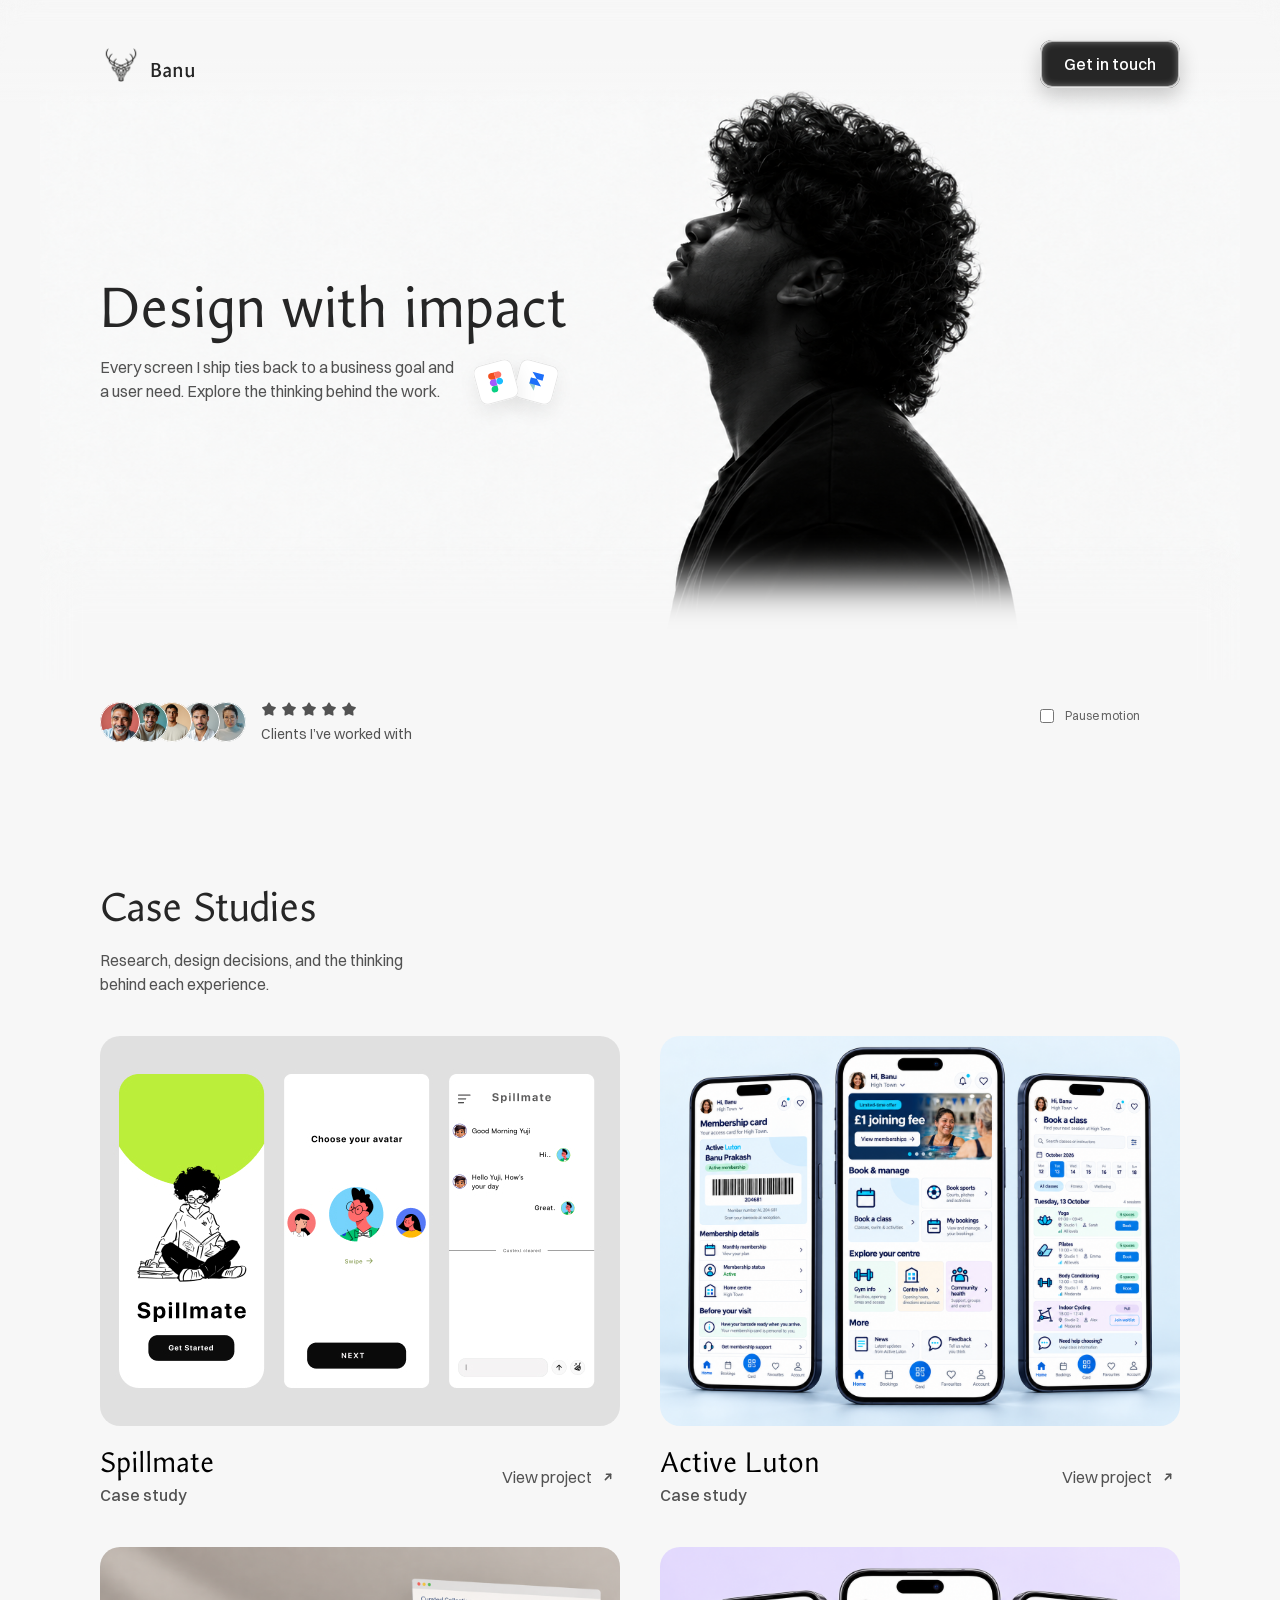
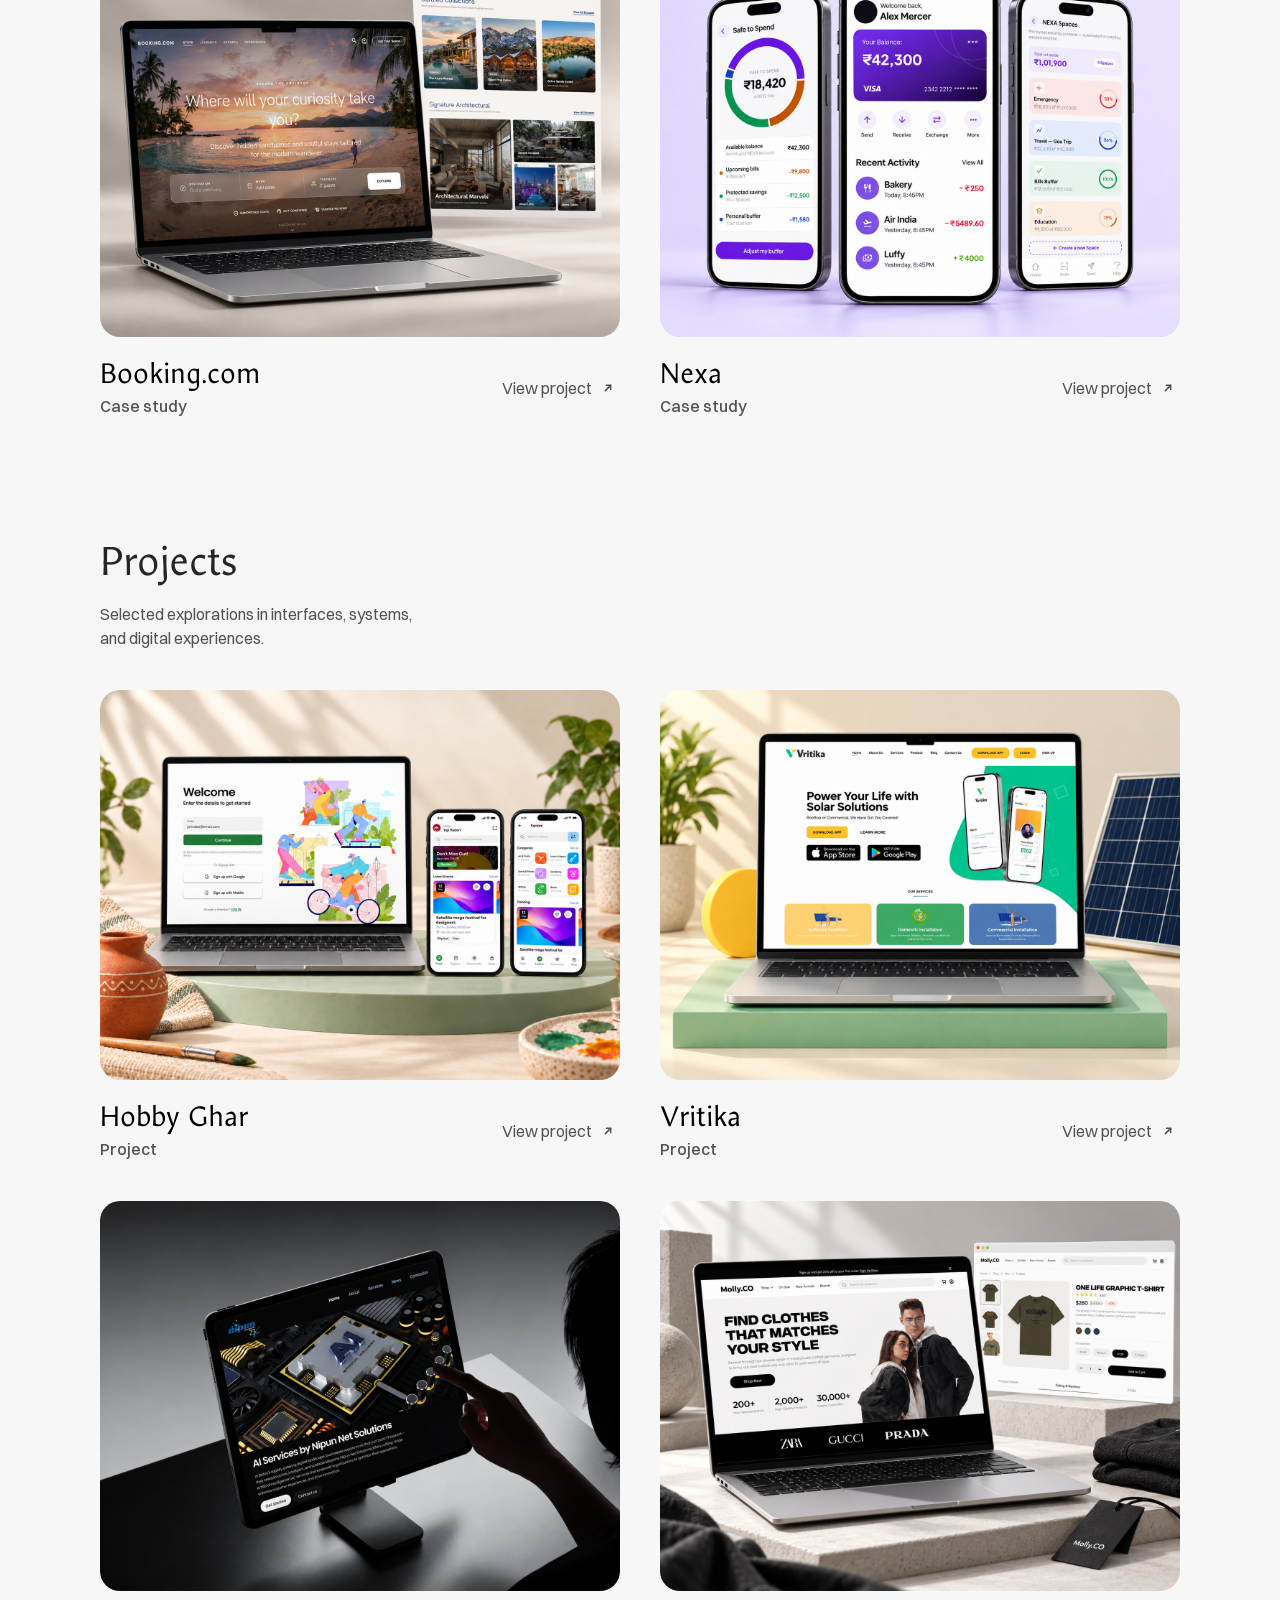
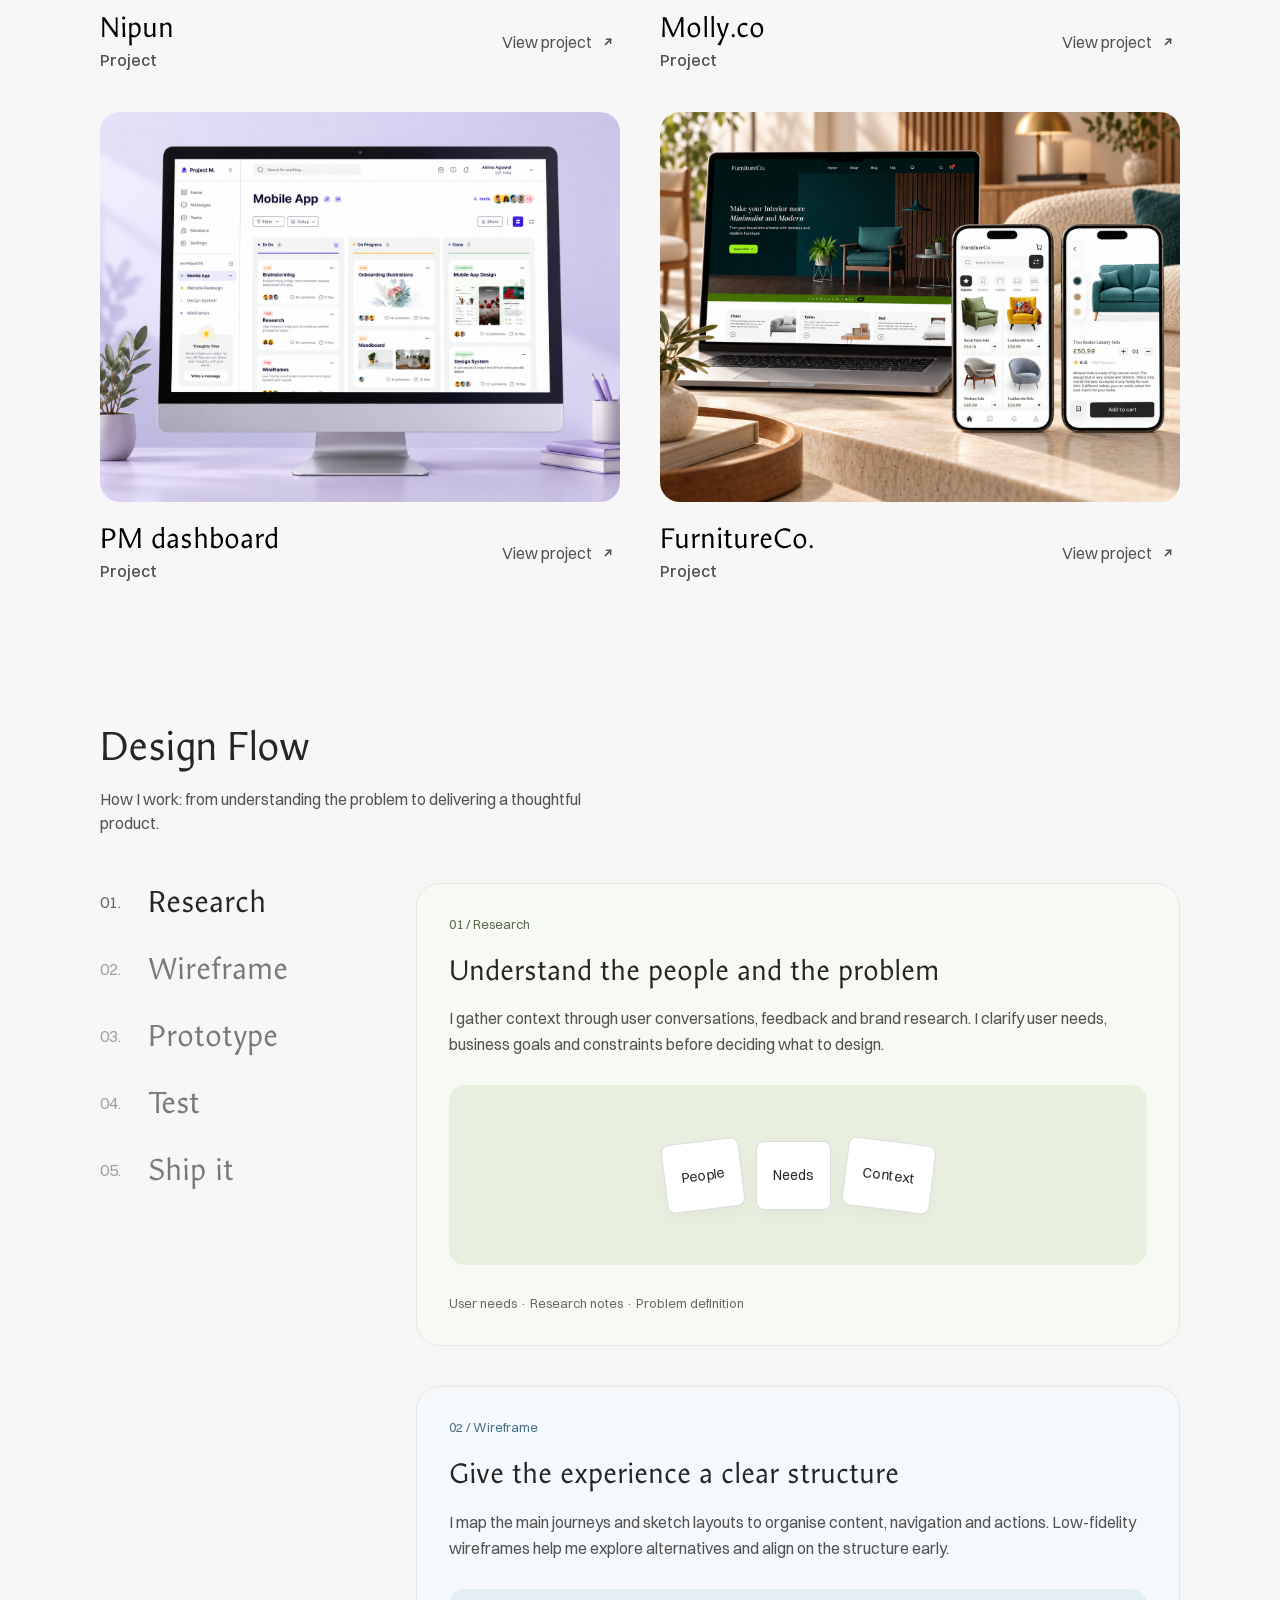
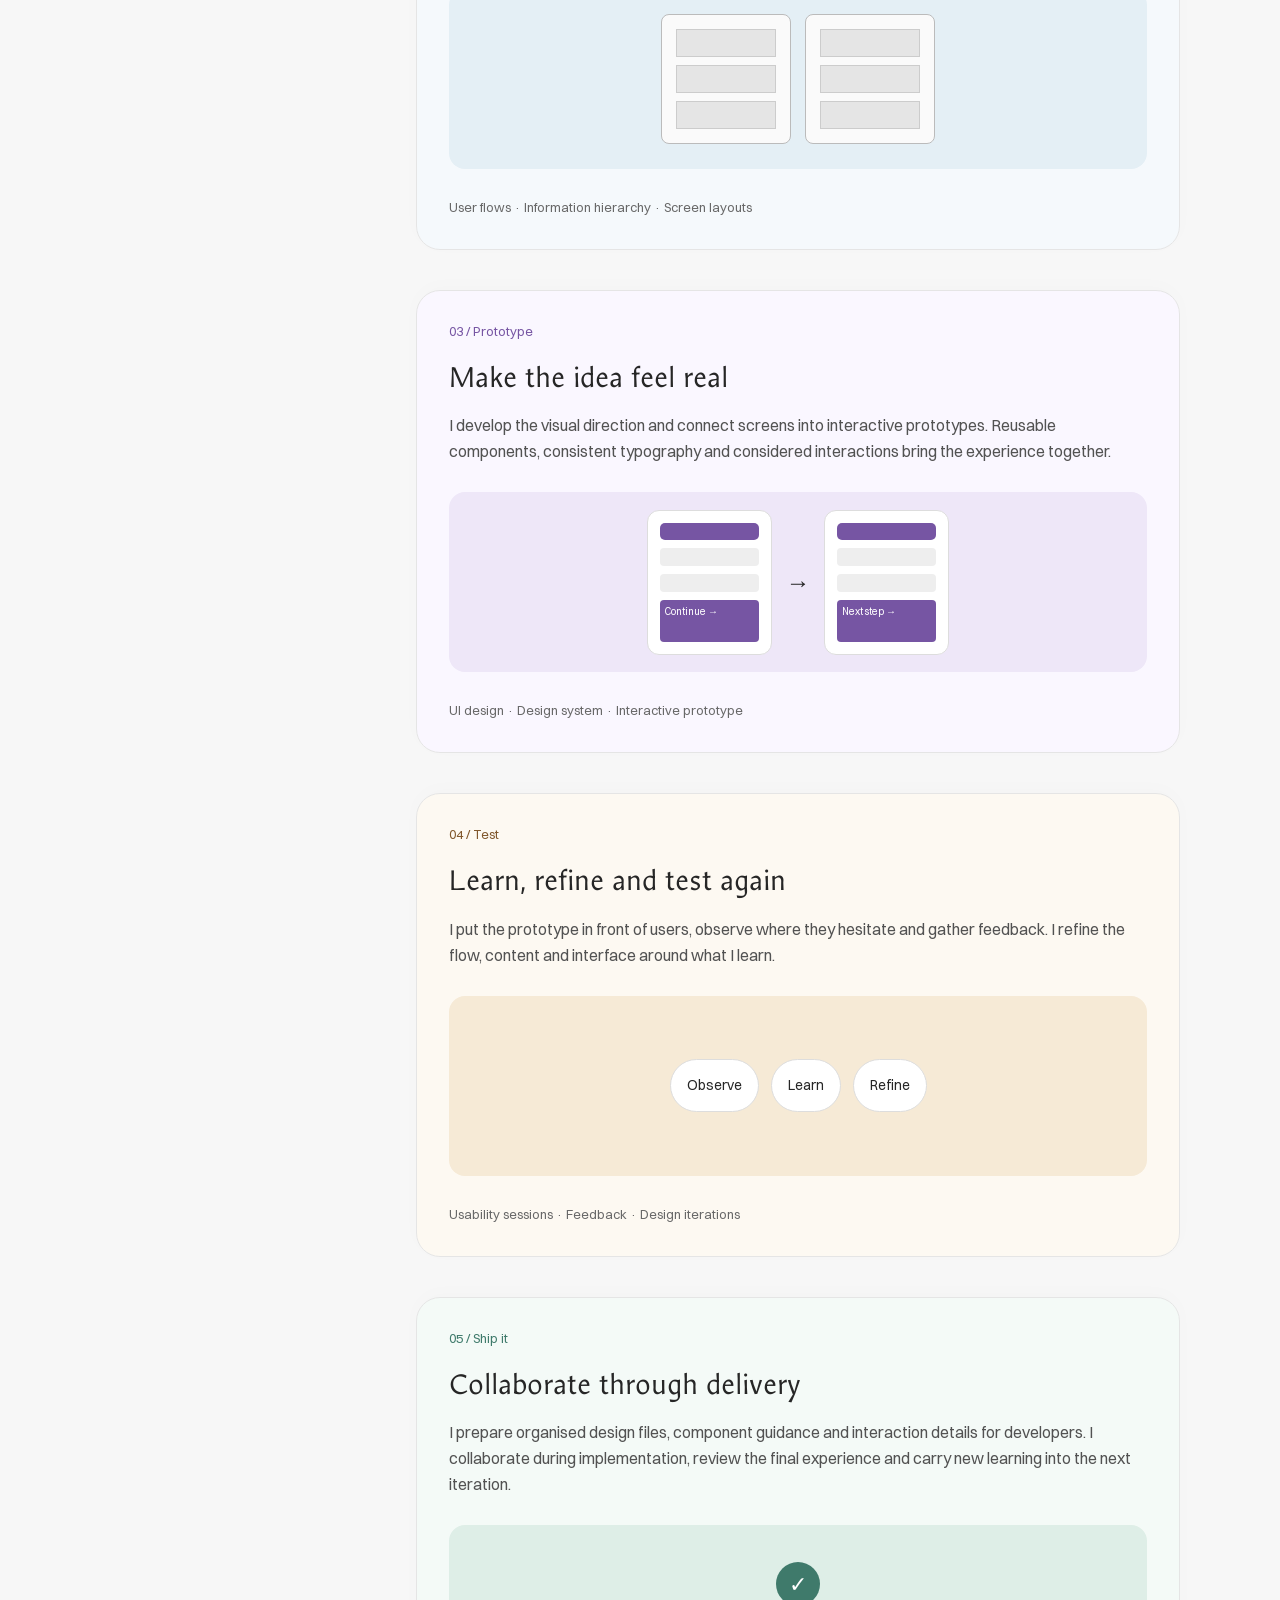
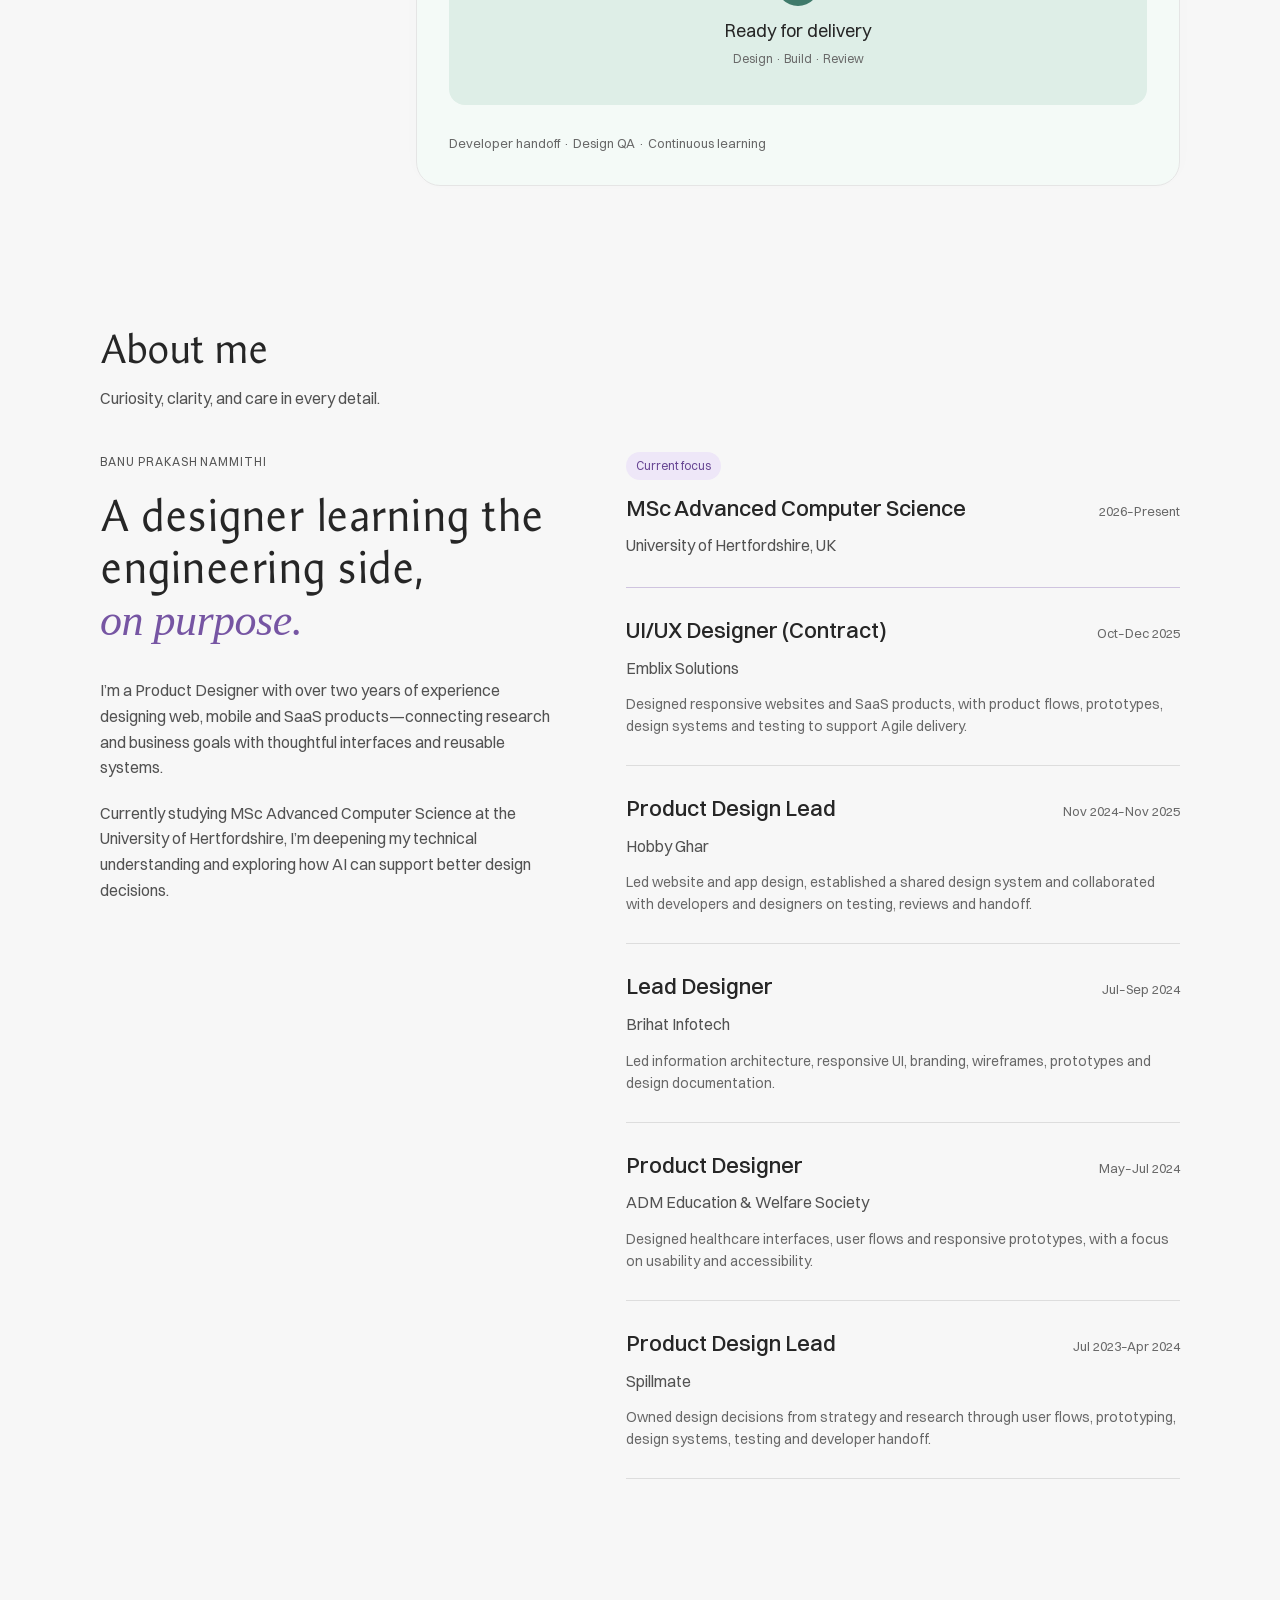
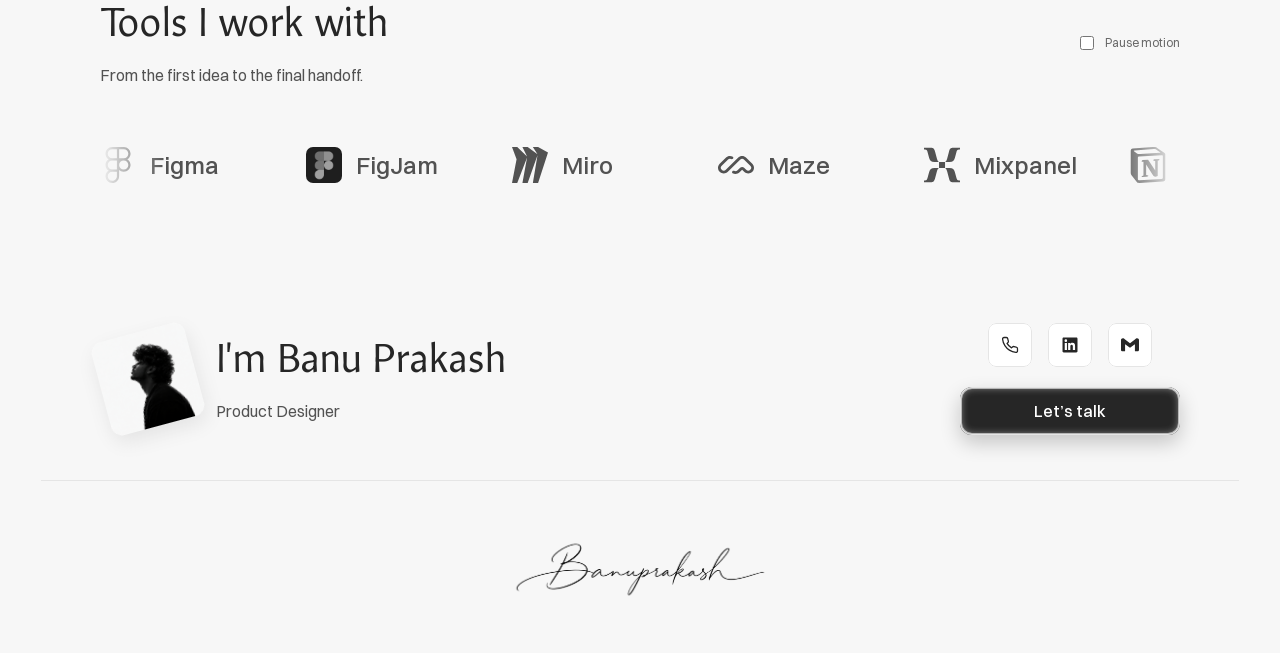
==== index.html @ 94893b7f "Audit portfolio layout, motion and contacts; add Framer" ====
<!DOCTYPE html>

<!-- Made in Framer · framer.com ✨ -->
<!-- Published Jun 18, 2026, 5:51 PM UTC -->
<html data-redirect-timezone="1" dir="ltr" lang="en">
<head>
<meta charset="utf-8"/>
<!-- Start of headStart -->
<!-- End of headStart -->
<meta content="width=device-width" name="viewport"/>
<meta content="Framer eaac66a" name="generator"/>
<title>Banu — Product Designer</title><meta name="description" content="Banu Prakash — product designer. Explore case studies, client projects, design systems, and the process behind the work.">



<!-- Open Graph / Facebook -->
<!-- Twitter -->
<style data-framer-font-css="">/* cyrillic-ext */

/* latin-ext */

/* latin */


@font-face { font-family: "Amarna"; src: url("./assets/b7bc1cd3a02ac2bd08.woff2"); font-display: swap; font-style: normal; font-weight: 400 }
@font-face { font-family: "Amarna"; src: url("./assets/8eb6e979c68be642a5.woff2"); font-display: swap; font-style: italic; font-weight: 400 }
@font-face { font-family: "Amarna"; src: url("./assets/1e0162270824e50799.woff2"); font-display: swap; font-style: normal; font-weight: 700 }
@font-face { font-family: "Amarna"; src: url("./assets/db87a1384a19c3d066.woff2"); font-display: swap; font-style: italic; font-weight: 700 }



































@font-face { font-family: "Switzer"; src: url("./assets/ce38aa90da1b233144.woff2"); font-display: swap; font-style: normal; font-weight: 400 }
@font-face { font-family: "Switzer"; src: url("./assets/cfab7610f8aee35e4a.woff2"); font-display: swap; font-style: normal; font-weight: 500 }
@font-face { font-family: "Switzer"; src: url("./assets/8f06c60729f6c06ed3.woff2"); font-display: swap; font-style: normal; font-weight: 700 }
@font-face { font-family: "Switzer"; src: url("./assets/0559c52bb2b3e6aa68.woff2"); font-display: swap; font-style: italic; font-weight: 700 }
@font-face { font-family: "Switzer"; src: url("./assets/08704f749a9fc04fb2.woff2"); font-display: swap; font-style: italic; font-weight: 400 }
@font-face { font-family: "Switzer"; src: url("./assets/043cbd1e0b5ed60dc6.woff2"); font-display: swap; font-style: italic; font-weight: 500 }
@font-face { font-family: "Switzer"; src: url("./assets/3309d722616dd06804.woff2"); font-display: swap; font-style: normal; font-weight: 600 }
@font-face { font-family: "Amarna Placeholder"; src: local("Arial"); ascent-override: 101.64%; descent-override: 34.71%; line-gap-override: 0.00%; size-adjust: 100.85% }

@font-face { font-family: "Switzer Placeholder"; src: local("Arial"); ascent-override: 96.67%; descent-override: 24.66%; line-gap-override: 8.88%; size-adjust: 101.38% }</style>
<meta content="max-image-preview:large" name="robots"/><style data-framer-breakpoint-css="">@media(min-width: 1200px){.hidden-72rtr7{display:none!important}}@media(min-width: 810px) and (max-width: 1199.98px){.hidden-fru6vu{display:none!important}}@media(max-width: 809.98px){.hidden-11nxwty{display:none!important}}@media(min-width: 1200px){.hidden-kpb8ig{display:none!important}}@media(min-width: 810px) and (max-width: 1199.98px){.hidden-1qby5b7{display:none!important}}@media(max-width: 809.98px){.hidden-futza9{display:none!important}}</style><style data-framer-components="framer-lib-cursors-host framer-yz4OT PropertyOverrides framer-c3QA9 framer-lib-combinedCSSRules framer-6Z4aL framer-A9xyp framer-wuCg8 framer-Ikg9Y framer-RaE4I framer-VHcoG framer-Z9Rva framer-slideshow-component framer-6irgj framer-vslKh framer-RRwlG framer-Y42Re framer-BrbYd framer-QMsyA framer-qVh2c framer-SHCqu framer-qrqR0" data-framer-css-ssr-minified="">html,body,#main{box-sizing:border-box;margin:0;padding:0}:root{-webkit-font-smoothing:antialiased;-moz-osx-font-smoothing:grayscale}*{box-sizing:border-box;-webkit-font-smoothing:inherit}h1,h2,h3,h4,h5,h6,p,figure{margin:0}body,input,textarea,select,button{font-family:sans-serif;font-size:12px}body{--token-cb27aa62-77ea-4324-9dc2-185281bf1bad:#262626;--token-a1e44874-0499-41f5-b908-655f194b91db:#525252;--token-af2fb333-790f-4554-9dc5-c5b41f383d5a:#262626;--token-a9a2f0ad-2b87-4aa2-a82d-1ddda4a5b24b:#f7f7f7;--token-38bfb92a-d845-4eda-a7e4-c82daa2d9056:#e5e5e5;--token-a813bdc1-c7b4-414a-8cdc-9fdc049e4c7b:#fff;--token-35ef87c7-c901-4c43-a97f-3bb552ea6bee:#a3a3a3;--token-9c23dff8-f102-4154-af8d-3b8fb4d0c649:#525252}@supports (z-index:calc(infinity)){#__framer-badge-container{--infinity:infinity}}#__framer-badge-container{pointer-events:none;width:100%;z-index:calc(var(--infinity,2147480000));justify-content:flex-end;padding:20px;display:flex;position:fixed;bottom:0}@supports (background:-webkit-named-image(i)) and (not (grid-template-rows:subgrid)){body{--framer-will-change-override:transform}}@supports (background:-webkit-named-image(i)) and (not (position-area:top right)){body{--framer-will-change-filter-override:filter}}[data-framer-component-type=Text] div div span,[data-framer-component-type=Text] a div span,[data-framer-component-type=Text] span span span,[data-framer-component-type=Text] p span span,[data-framer-component-type=Text] h1 span span,[data-framer-component-type=Text] h2 span span,[data-framer-component-type=Text] h3 span span,[data-framer-component-type=Text] h4 span span,[data-framer-component-type=Text] h5 span span,[data-framer-component-type=Text] h6 span span,[data-framer-component-type=Text] a{font-family:var(--font-family);font-style:var(--font-style);font-weight:min(calc(var(--framer-font-weight-increase,0) + var(--font-weight,400)),900);color:var(--text-color);letter-spacing:var(--letter-spacing);font-size:var(--font-size);text-transform:var(--text-transform);--text-decoration:var(--framer-text-decoration-style,solid)var(--framer-text-decoration,none)var(--framer-text-decoration-color,currentcolor)var(--framer-text-decoration-thickness,auto);--text-decoration-skip-ink:var(--framer-text-decoration-skip-ink);--text-underline-offset:var(--framer-text-decoration-offset);line-height:var(--line-height);--font-family:var(--framer-font-family);--font-style:var(--framer-font-style);--font-weight:var(--framer-font-weight);--text-color:var(--framer-text-color);--letter-spacing:var(--framer-letter-spacing);--font-size:var(--framer-font-size);--text-transform:var(--framer-text-transform);--line-height:var(--framer-line-height)}@supports not (color:color(display-p3 1 1 1)){p.framer-text,div.framer-text,h1.framer-text,h2.framer-text,h3.framer-text,h4.framer-text,h5.framer-text,h6.framer-text,li.framer-text,ol.framer-text,ul.framer-text,span.framer-text:not([data-text-fill]){color:var(--framer-blockquote-text-color-rgb,var(--framer-blockquote-text-color,var(--framer-text-color-rgb,var(--framer-text-color,#000))));-webkit-text-stroke-color:var(--framer-text-stroke-color-rgb,var(--framer-text-stroke-color,initial))}mark.framer-text{background-color:var(--framer-blockquote-text-background-color-rgb,var(--framer-blockquote-text-background-color,var(--framer-text-background-color-rgb,var(--framer-text-background-color,initial))))}}@supports not (color:color(display-p3 1 1 1)){code.framer-text,code.framer-text span.framer-text:not([data-text-fill]){color:var(--framer-blockquote-text-color-rgb,var(--framer-blockquote-text-color,var(--framer-code-text-color-rgb,var(--framer-code-text-color,var(--framer-text-color-rgb,var(--framer-text-color,#000))))))}}@supports not (color:color(display-p3 1 1 1)){a.framer-text,span.framer-text[data-nested-link]{color:var(--framer-blockquote-text-color-rgb,var(--framer-blockquote-text-color,var(--framer-link-text-color-rgb,var(--framer-link-text-color,var(--framer-text-color-rgb,var(--framer-text-color,#000))))));background-color:var(--framer-link-text-background-color-rgb,var(--framer-link-text-background-color,initial));-webkit-text-decoration-color:var(--framer-link-text-decoration-color-rgb,var(--framer-link-text-decoration-color,var(--framer-text-decoration-color-rgb,var(--framer-text-decoration-color,currentcolor))));text-decoration-color:var(--framer-link-text-decoration-color-rgb,var(--framer-link-text-decoration-color,var(--framer-text-decoration-color-rgb,var(--framer-text-decoration-color,currentcolor))))}}@supports not (color:color(display-p3 1 1 1)){code.framer-text a.framer-text,code.framer-text a.framer-text span.framer-text:not([data-text-fill]),code.framer-text span.framer-text[data-nested-link],code.framer-text span.framer-text[data-nested-link] span.framer-text:not([data-text-fill]){color:var(--framer-blockquote-text-color-rgb,var(--framer-blockquote-text-color,var(--framer-link-text-color-rgb,var(--framer-link-text-color,var(--framer-code-text-color-rgb,var(--framer-code-text-color,var(--framer-text-color-rgb,var(--framer-text-color,#000))))))))}}@supports not (color:color(display-p3 1 1 1)){a.framer-text:hover,span.framer-text[data-nested-link]:hover{color:var(--framer-link-hover-text-color-rgb,var(--framer-link-hover-text-color,var(--framer-blockquote-text-color-rgb,var(--framer-blockquote-text-color,var(--framer-link-text-color-rgb,var(--framer-link-text-color,var(--framer-text-color-rgb,var(--framer-text-color,#000))))))));background-color:var(--framer-link-hover-text-background-color-rgb,var(--framer-link-hover-text-background-color,var(--framer-link-text-background-color-rgb,var(--framer-link-text-background-color,var(--framer-text-background-color-rgb,var(--framer-text-background-color,initial))))));-webkit-text-decoration-color:var(--framer-link-hover-text-decoration-color-rgb,var(--framer-link-hover-text-decoration-color,var(--framer-link-text-decoration-color-rgb,var(--framer-link-text-decoration-color,var(--framer-text-decoration-color-rgb,var(--framer-text-decoration-color,currentcolor))))));text-decoration-color:var(--framer-link-hover-text-decoration-color-rgb,var(--framer-link-hover-text-decoration-color,var(--framer-link-text-decoration-color-rgb,var(--framer-link-text-decoration-color,var(--framer-text-decoration-color-rgb,var(--framer-text-decoration-color,currentcolor))))))}}@supports not (color:color(display-p3 1 1 1)){code.framer-text a.framer-text:hover,code.framer-text span.framer-text[data-nested-link]:hover{color:var(--framer-link-hover-text-color-rgb,var(--framer-link-hover-text-color,var(--framer-blockquote-text-color-rgb,var(--framer-blockquote-text-color,var(--framer-link-text-color-rgb,var(--framer-link-text-color,var(--framer-code-text-color-rgb,var(--framer-code-text-color,var(--framer-text-color-rgb,var(--framer-text-color,#000))))))))))}}@supports not (color:color(display-p3 1 1 1)){a.framer-text[data-framer-page-link-current],span.framer-text[data-framer-page-link-current]{color:var(--framer-link-current-text-color-rgb,var(--framer-link-current-text-color,var(--framer-link-text-color-rgb,var(--framer-link-text-color,var(--framer-text-color-rgb,var(--framer-text-color,#000))))));background-color:var(--framer-link-current-text-background-color-rgb,var(--framer-link-current-text-background-color,var(--framer-link-text-background-color-rgb,var(--framer-link-text-background-color,var(--framer-text-background-color-rgb,var(--framer-text-background-color,initial))))));-webkit-text-decoration-color:var(--framer-link-current-text-decoration-color-rgb,var(--framer-link-current-text-decoration-color,var(--framer-link-text-decoration-color-rgb,var(--framer-link-text-decoration-color,var(--framer-text-decoration-color-rgb,var(--framer-text-decoration-color,currentcolor))))));text-decoration-color:var(--framer-link-current-text-decoration-color-rgb,var(--framer-link-current-text-decoration-color,var(--framer-link-text-decoration-color-rgb,var(--framer-link-text-decoration-color,var(--framer-text-decoration-color-rgb,var(--framer-text-decoration-color,currentcolor))))))}}@supports not (color:color(display-p3 1 1 1)){code.framer-text a.framer-text[data-framer-page-link-current],code.framer-text a.framer-text[data-framer-page-link-current] span.framer-text:not([data-text-fill]),code.framer-text span.framer-text[data-framer-page-link-current],code.framer-text span.framer-text[data-framer-page-link-current] span.framer-text:not([data-text-fill]){color:var(--framer-link-current-text-color-rgb,var(--framer-link-current-text-color,var(--framer-link-text-color-rgb,var(--framer-link-text-color,var(--framer-code-text-color-rgb,var(--framer-code-text-color,var(--framer-text-color-rgb,var(--framer-text-color,#000))))))));background-color:var(--framer-link-current-text-background-color-rgb,var(--framer-link-current-text-background-color,var(--framer-link-text-background-color-rgb,var(--framer-link-text-background-color,var(--framer-text-background-color-rgb,var(--framer-text-background-color,initial))))))}}@supports not (color:color(display-p3 1 1 1)){a.framer-text[data-framer-page-link-current]:hover,span.framer-text[data-framer-page-link-current]:hover{color:var(--framer-link-hover-text-color-rgb,var(--framer-link-hover-text-color,var(--framer-link-current-text-color-rgb,var(--framer-link-current-text-color,var(--framer-link-text-color-rgb,var(--framer-link-text-color,var(--framer-code-text-color-rgb,var(--framer-code-text-color,var(--framer-text-color-rgb,var(--framer-text-color,#000))))))))));background-color:var(--framer-link-hover-text-background-color-rgb,var(--framer-link-hover-text-background-color,var(--framer-link-current-text-background-color-rgb,var(--framer-link-current-text-background-color,var(--framer-link-text-background-color-rgb,var(--framer-link-text-background-color,initial))))));-webkit-text-decoration-color:var(--framer-link-hover-text-decoration-color-rgb,var(--framer-link-hover-text-decoration-color,var(--framer-link-current-text-decoration-color-rgb,var(--framer-link-current-text-decoration-color,var(--framer-link-text-decoration-color-rgb,var(--framer-link-text-decoration-color,var(--framer-text-decoration-color-rgb,var(--framer-text-decoration-color,currentcolor))))))));text-decoration-color:var(--framer-link-hover-text-decoration-color-rgb,var(--framer-link-hover-text-decoration-color,var(--framer-link-current-text-decoration-color-rgb,var(--framer-link-current-text-decoration-color,var(--framer-link-text-decoration-color-rgb,var(--framer-link-text-decoration-color,var(--framer-text-decoration-color-rgb,var(--framer-text-decoration-color,currentcolor))))))))}}@supports not (color:color(display-p3 1 1 1)){code.framer-text a.framer-text[data-framer-page-link-current]:hover,code.framer-text a.framer-text[data-framer-page-link-current]:hover span.framer-text:not([data-text-fill]),code.framer-text span.framer-text[data-framer-page-link-current]:hover,code.framer-text span.framer-text[data-framer-page-link-current]:hover span.framer-text:not([data-text-fill]){color:var(--framer-link-hover-text-color-rgb,var(--framer-link-hover-text-color,var(--framer-link-current-text-color-rgb,var(--framer-link-current-text-color,var(--framer-link-text-color-rgb,var(--framer-link-text-color,var(--framer-code-text-color-rgb,var(--framer-code-text-color,var(--framer-text-color-rgb,var(--framer-text-color,#000))))))))));background-color:var(--framer-link-hover-text-background-color-rgb,var(--framer-link-hover-text-background-color,var(--framer-link-current-text-background-color-rgb,var(--framer-link-current-text-background-color,var(--framer-link-text-background-color-rgb,var(--framer-link-text-background-color,initial))))))}}@supports not (overflow:clip){:root{--overflow-clip-fallback:hidden}}@supports (background:-webkit-named-image(i)) and (not (contain-intrinsic-size:inherit)){div.framer-text,p.framer-text,h1.framer-text,h2.framer-text,h3.framer-text,h4.framer-text,h5.framer-text,h6.framer-text,ol.framer-text,ul.framer-text,li.framer-text,blockquote.framer-text,.framer-text.framer-image{display:var(--text-truncation-display-inline-for-safari-16,revert)}div.framer-text:after,p.framer-text:after,h1.framer-text:after,h2.framer-text:after,h3.framer-text:after,h4.framer-text:after,h5.framer-text:after,h6.framer-text:after,ol.framer-text:after,ul.framer-text:after,li.framer-text:after,blockquote.framer-text:after,.framer-text.framer-image:after{content:var(--text-truncation-line-break-for-safari-16);white-space:pre}.framer-text.framer-text-module,.framer-text.framer-table-wrapper{display:var(--text-truncation-display-none-for-safari-16,revert)}p.framer-text[data-text-fill]{display:var(--text-truncation-display-inline-for-safari-16,inline-block)}}@supports (corner-shape:superellipse(2)){:root{--one-if-corner-shape-supported:1}}.framer-cursor-none,.framer-cursor-none *{cursor:none!important}.framer-pointer-events-none,.framer-pointer-events-none *{pointer-events:none!important}@supports (aspect-ratio:1){body{--framer-aspect-ratio-supported:auto}}.framer-yz4OT.framer-1tmrrlv,.framer-yz4OT .framer-1tmrrlv{display:block}.framer-yz4OT.framer-kpb8ig{background-color:var(--token-a9a2f0ad-2b87-4aa2-a82d-1ddda4a5b24b,#f7f7f7);height:min-content;overflow:var(--overflow-clip-fallback,clip);flex-flow:column;place-content:center flex-start;align-items:center;gap:0;width:100%;padding:0;display:flex;position:relative}.framer-yz4OT .framer-y1vjpo-container{height:104px;position:var(--framer-canvas-fixed-position,fixed);z-index:3;flex:none;order:-1000;top:0;left:0;right:0}.framer-yz4OT .framer-1ibo5dk-container{bottom:calc(calc(100% - min(var(--framer-viewport-height,100%),100%)) + 80px);height:40px;position:var(--framer-canvas-fixed-position,fixed);z-index:3;flex:none;order:-999;width:auto;right:20px}.framer-yz4OT .framer-19oglp8{height:min-content;position:var(--framer-canvas-fixed-position,fixed);will-change:var(--framer-will-change-effect-override,transform);z-index:3;flex-flow:row;flex:none;order:-998;place-content:center space-between;align-items:center;width:1080px;padding:0;display:flex;top:40px;left:50%;overflow:visible}.framer-yz4OT .framer-m6ff52-container{z-index:1;flex:none;width:auto;height:auto;position:relative}.framer-yz4OT .framer-8nz9bx-container{z-index:1;flex:none;width:140px;height:auto;position:relative}.framer-yz4OT .framer-1i5llh4{background:0 0;flex-grow:1;width:0;height:0;margin:0;position:relative}.framer-yz4OT .framer-z4x886{flex-flow:column;flex:none;order:1004;place-content:center;align-items:center;gap:40px;width:1200px;max-width:1200px;height:min-content;padding:60px 0 40px;display:flex;position:relative;overflow:visible}.framer-yz4OT .framer-1gljszf{flex-flow:row;flex:none;place-content:center space-between;align-items:center;width:1080px;height:210px;padding:0;display:flex;position:relative;overflow:visible}.framer-yz4OT .framer-15frgvs{flex-flow:column;flex:none;place-content:flex-start;align-items:flex-start;gap:20px;width:540px;height:min-content;padding:0;display:flex;position:relative;overflow:visible}.framer-yz4OT .framer-1qhcqj1{flex-flow:row;flex:none;place-content:center flex-start;align-items:center;gap:20px;width:min-content;height:min-content;padding:0;display:flex;position:relative;overflow:visible}.framer-yz4OT .framer-u3ud91{will-change:var(--framer-will-change-override,transform);border-radius:12px;flex:none;gap:0;width:96px;height:96px;position:relative;overflow:hidden;box-shadow:1px 8px 20px #00000014,inset 0 0 32px 8px #fafafa}.framer-yz4OT .framer-1sd2aty{flex-flow:column;flex:none;place-content:flex-start;align-items:flex-start;gap:16px;width:259px;height:min-content;padding:0;display:flex;position:relative;overflow:visible}.framer-yz4OT .framer-vahffk,.framer-yz4OT .framer-10fudo0{--framer-paragraph-spacing:0px;white-space:pre-wrap;word-break:break-word;word-wrap:break-word;flex:none;width:259px;height:auto;position:relative}.framer-yz4OT .framer-qa2iml{--framer-paragraph-spacing:0px;white-space:pre-wrap;word-break:break-word;word-wrap:break-word;flex:none;width:540px;height:auto;position:relative}.framer-yz4OT .framer-1dwqu18{flex-flow:column;flex:none;place-content:flex-end flex-start;align-items:flex-end;gap:20px;width:181px;height:min-content;padding:0;display:flex;position:relative;overflow:visible}.framer-yz4OT .framer-i57oxn{flex-flow:row;flex:none;place-content:center;align-items:center;gap:16px;width:min-content;height:min-content;padding:0;display:flex;position:relative;overflow:visible}.framer-yz4OT .framer-1cqcp7h-container,.framer-yz4OT .framer-cjrptw-container,.framer-yz4OT .framer-1nbpns-container{flex:none;width:32px;height:32px;position:relative}.framer-yz4OT .framer-1qqpwg8{--framer-paragraph-spacing:0px;white-space:pre-wrap;word-break:break-word;word-wrap:break-word;flex:none;width:181px;height:auto;position:relative}.framer-yz4OT .framer-1ha0nek-container{flex:none;width:100%;height:auto;position:relative}.framer-yz4OT .framer-1e6v6be{flex:none;width:100%;height:3px;position:relative}.framer-yz4OT .framer-e29axx{will-change:var(--framer-will-change-filter-override,filter);flex:none;gap:0;width:264px;height:91px;position:relative;overflow:hidden}.framer-yz4OT .framer-1hyk5l6-container{flex:none;order:1005;width:auto;height:auto;position:relative}[data-layout-template=true]>#overlay{margin-bottom:0}@media (max-width:1199px) and (min-width:810px){.framer-ssf5r .framer-styles-preset-wydwnw:not(.rich-text-wrapper),.framer-ssf5r .framer-styles-preset-wydwnw.rich-text-wrapper h1{--framer-font-family:"Amarna","Amarna Placeholder",sans-serif;--framer-font-family-italic:"Amarna","Amarna Placeholder",sans-serif;--framer-font-open-type-features:"blwf" on,"cv03" on,"cv04" on,"cv09" on,"cv11" on;--framer-font-size:32px;--framer-font-style:normal;--framer-font-style-italic:italic;--framer-font-variation-axes:normal;--framer-font-weight:400;--framer-font-weight-italic:400;--framer-letter-spacing:-1px;--framer-line-height:38px;--framer-paragraph-spacing:0px;--framer-text-alignment:start;--framer-text-color:var(--token-cb27aa62-77ea-4324-9dc2-185281bf1bad,#262626);--framer-text-decoration:none;--framer-text-stroke-color:initial;--framer-text-stroke-width:initial;--framer-text-transform:none}}@media (max-width:809px) and (min-width:0){.framer-ssf5r .framer-styles-preset-wydwnw:not(.rich-text-wrapper),.framer-ssf5r .framer-styles-preset-wydwnw.rich-text-wrapper h1{--framer-font-family:"Amarna","Amarna Placeholder",sans-serif;--framer-font-family-italic:"Amarna","Amarna Placeholder",sans-serif;--framer-font-open-type-features:"blwf" on,"cv03" on,"cv04" on,"cv09" on,"cv11" on;--framer-font-size:28px;--framer-font-style:normal;--framer-font-style-italic:italic;--framer-font-variation-axes:normal;--framer-font-weight:400;--framer-font-weight-italic:400;--framer-letter-spacing:-1px;--framer-line-height:33px;--framer-paragraph-spacing:0px;--framer-text-alignment:start;--framer-text-color:var(--token-cb27aa62-77ea-4324-9dc2-185281bf1bad,#262626);--framer-text-decoration:none;--framer-text-stroke-color:initial;--framer-text-stroke-width:initial;--framer-text-transform:none}}@media (max-width:1199px) and (min-width:810px){.framer-gWT6J .framer-styles-preset-gapppd:not(.rich-text-wrapper),.framer-gWT6J .framer-styles-preset-gapppd.rich-text-wrapper p{--framer-font-family:"Switzer","Switzer Placeholder",sans-serif;--framer-font-family-bold:"Switzer","Switzer Placeholder",sans-serif;--framer-font-family-bold-italic:"Switzer","Switzer Placeholder",sans-serif;--framer-font-family-italic:"Switzer","Switzer Placeholder",sans-serif;--framer-font-open-type-features:"blwf" on,"cv03" on,"cv04" on,"cv09" on,"cv11" on;--framer-font-size:16px;--framer-font-style:normal;--framer-font-style-bold:normal;--framer-font-style-bold-italic:italic;--framer-font-style-italic:italic;--framer-font-variation-axes:normal;--framer-font-weight:400;--framer-font-weight-bold:700;--framer-font-weight-bold-italic:700;--framer-font-weight-italic:400;--framer-letter-spacing:0px;--framer-line-height:24px;--framer-paragraph-spacing:20px;--framer-text-alignment:start;--framer-text-color:var(--token-a1e44874-0499-41f5-b908-655f194b91db,#525252);--framer-text-decoration:none;--framer-text-stroke-color:initial;--framer-text-stroke-width:initial;--framer-text-transform:none}}@media (max-width:809px) and (min-width:0){.framer-gWT6J .framer-styles-preset-gapppd:not(.rich-text-wrapper),.framer-gWT6J .framer-styles-preset-gapppd.rich-text-wrapper p{--framer-font-family:"Switzer","Switzer Placeholder",sans-serif;--framer-font-family-bold:"Switzer","Switzer Placeholder",sans-serif;--framer-font-family-bold-italic:"Switzer","Switzer Placeholder",sans-serif;--framer-font-family-italic:"Switzer","Switzer Placeholder",sans-serif;--framer-font-open-type-features:"blwf" on,"cv03" on,"cv04" on,"cv09" on,"cv11" on;--framer-font-size:14px;--framer-font-style:normal;--framer-font-style-bold:normal;--framer-font-style-bold-italic:italic;--framer-font-style-italic:italic;--framer-font-variation-axes:normal;--framer-font-weight:400;--framer-font-weight-bold:700;--framer-font-weight-bold-italic:700;--framer-font-weight-italic:400;--framer-letter-spacing:0px;--framer-line-height:21px;--framer-paragraph-spacing:20px;--framer-text-alignment:start;--framer-text-color:var(--token-a1e44874-0499-41f5-b908-655f194b91db,#525252);--framer-text-decoration:none;--framer-text-stroke-color:initial;--framer-text-stroke-width:initial;--framer-text-transform:none}}@media (max-width:1199px) and (min-width:810px){.framer-SITnw .framer-styles-preset-1c2ucpc:not(.rich-text-wrapper),.framer-SITnw .framer-styles-preset-1c2ucpc.rich-text-wrapper p{--framer-font-family:"Switzer","Switzer Placeholder",sans-serif;--framer-font-family-bold:"Inter","Inter Placeholder",sans-serif;--framer-font-family-bold-italic:"Inter","Inter Placeholder",sans-serif;--framer-font-family-italic:"Inter","Inter Placeholder",sans-serif;--framer-font-open-type-features:"blwf" on,"cv03" on,"cv04" on,"cv09" on,"cv11" on;--framer-font-size:16px;--framer-font-style:normal;--framer-font-style-bold:normal;--framer-font-style-bold-italic:italic;--framer-font-style-italic:italic;--framer-font-variation-axes:normal;--framer-font-weight:500;--framer-font-weight-bold:700;--framer-font-weight-bold-italic:700;--framer-font-weight-italic:400;--framer-letter-spacing:0px;--framer-line-height:24px;--framer-paragraph-spacing:20px;--framer-text-alignment:start;--framer-text-color:var(--token-a1e44874-0499-41f5-b908-655f194b91db,#525252);--framer-text-decoration:none;--framer-text-stroke-color:initial;--framer-text-stroke-width:initial;--framer-text-transform:none}}@media (max-width:809px) and (min-width:0){.framer-SITnw .framer-styles-preset-1c2ucpc:not(.rich-text-wrapper),.framer-SITnw .framer-styles-preset-1c2ucpc.rich-text-wrapper p{--framer-font-family:"Switzer","Switzer Placeholder",sans-serif;--framer-font-family-bold:"Inter","Inter Placeholder",sans-serif;--framer-font-family-bold-italic:"Inter","Inter Placeholder",sans-serif;--framer-font-family-italic:"Inter","Inter Placeholder",sans-serif;--framer-font-open-type-features:"blwf" on,"cv03" on,"cv04" on,"cv09" on,"cv11" on;--framer-font-size:14px;--framer-font-style:normal;--framer-font-style-bold:normal;--framer-font-style-bold-italic:italic;--framer-font-style-italic:italic;--framer-font-variation-axes:normal;--framer-font-weight:500;--framer-font-weight-bold:700;--framer-font-weight-bold-italic:700;--framer-font-weight-italic:400;--framer-letter-spacing:0px;--framer-line-height:21px;--framer-paragraph-spacing:20px;--framer-text-alignment:start;--framer-text-color:var(--token-a1e44874-0499-41f5-b908-655f194b91db,#525252);--framer-text-decoration:none;--framer-text-stroke-color:initial;--framer-text-stroke-width:initial;--framer-text-transform:none}}@media (max-width:809.98px){.framer-yz4OT .framer-1ibo5dk-container{bottom:calc(calc(100% - min(var(--framer-viewport-height,100%),100%)) + 64px);width:150px;height:36px}.framer-yz4OT .framer-19oglp8{width:100%;max-width:430px;padding:0 20px;top:32px}.framer-yz4OT .framer-8nz9bx-container{width:auto}.framer-yz4OT .framer-z4x886{width:100%;max-width:430px;padding:60px 20px 20px}.framer-yz4OT .framer-1gljszf{flex-direction:column;justify-content:center;gap:32px;width:100%;height:min-content}.framer-yz4OT .framer-15frgvs,.framer-yz4OT .framer-qa2iml,.framer-yz4OT .framer-i57oxn{width:100%}.framer-yz4OT .framer-u3ud91{border-radius:8px;order:0;width:64px;height:64px;box-shadow:.67px 5.33px 20px #00000014,inset 0 0 32px 5.33px #fafafa}.framer-yz4OT .framer-1sd2aty{order:1;gap:4px}.framer-yz4OT .framer-1dwqu18{place-content:center;align-items:center;gap:16px}.framer-yz4OT .framer-1qqpwg8{white-space:pre;width:auto}.framer-yz4OT .framer-1ha0nek-container{height:40px}}@media (min-width:810px) and (max-width:1199.98px){.framer-yz4OT .framer-1ibo5dk-container{order:1003;height:36px;right:40px}.framer-yz4OT .framer-19oglp8{order:-999;width:730px}.framer-yz4OT .framer-z4x886{width:100%;max-width:810px;padding:60px 40px 40px}.framer-yz4OT .framer-1gljszf{align-content:flex-start;align-items:flex-start;width:100%;height:min-content}.framer-yz4OT .framer-15frgvs{width:min-content}.framer-yz4OT .framer-1qhcqj1,.framer-yz4OT .framer-qa2iml{width:365px}.framer-yz4OT .framer-u3ud91{border-radius:10px;width:78px;height:78px;box-shadow:.81px 6.5px 20px #00000014,inset 0 0 32px 6.5px #fafafa}.framer-yz4OT .framer-1sd2aty{gap:12px}.framer-yz4OT .framer-1dwqu18{flex:1 0 0;gap:16px;width:1px}.framer-yz4OT .framer-1ha0nek-container{width:182px;height:48px}.framer-yz4OT .framer-e29axx{height:64px}}.ssr-variant{display:contents}@supports (aspect-ratio:1){body{--framer-aspect-ratio-supported:auto}}.framer-c3QA9.framer-52wmtn,.framer-c3QA9 .framer-52wmtn{display:block}.framer-c3QA9.framer-1r6lixm{cursor:pointer;height:48px;overflow:var(--overflow-clip-fallback,clip);will-change:var(--framer-will-change-override,transform);flex-flow:row;place-content:center;align-items:center;gap:10px;width:184px;padding:10px 16px;text-decoration:none;display:flex;position:relative}.framer-c3QA9 .framer-1tibw0d{white-space:pre;z-index:1;flex:none;width:auto;height:auto;position:absolute;top:50%;left:50%}.framer-c3QA9 .framer-1j15jtz{white-space:pre;z-index:1;flex:none;width:auto;height:auto;position:absolute;bottom:-28px;left:50%}.framer-c3QA9.framer-v-g0ynus.framer-1r6lixm{cursor:unset;width:150px;height:36px}.framer-c3QA9.framer-v-1r6lixm.hover .framer-1tibw0d{top:-28px}.framer-c3QA9.framer-v-1r6lixm.hover .framer-1j15jtz{bottom:unset;top:50%}.framer-c3QA9[data-border=true]:after,.framer-c3QA9 [data-border=true]:after{content:"";border-width:var(--border-top-width,0)var(--border-right-width,0)var(--border-bottom-width,0)var(--border-left-width,0);border-color:var(--border-color,none);border-style:var(--border-style,none);box-sizing:border-box;border-radius:inherit;corner-shape:inherit;pointer-events:none;width:100%;height:100%;position:absolute;top:0;left:0}body{--framer-will-change-override:none}@supports (background:-webkit-named-image(i)) and (not (grid-template-rows:subgrid)){body{--framer-will-change-override:transform}}body{--framer-will-change-filter-override:none}@supports (background:-webkit-named-image(i)) and (not (position-area:top right)){body{--framer-will-change-filter-override:filter}}[data-framer-component-type]{position:absolute}[data-framer-component-type=Text]{cursor:inherit}[data-framer-component-text-autosized] *{white-space:pre}[data-framer-component-type=Text]>*{text-align:var(--framer-text-alignment,start)}[data-framer-component-type=Text] span span,[data-framer-component-type=Text] p span,[data-framer-component-type=Text] h1 span,[data-framer-component-type=Text] h2 span,[data-framer-component-type=Text] h3 span,[data-framer-component-type=Text] h4 span,[data-framer-component-type=Text] h5 span,[data-framer-component-type=Text] h6 span{display:block}[data-framer-component-type=Text] span span span,[data-framer-component-type=Text] p span span,[data-framer-component-type=Text] h1 span span,[data-framer-component-type=Text] h2 span span,[data-framer-component-type=Text] h3 span span,[data-framer-component-type=Text] h4 span span,[data-framer-component-type=Text] h5 span span,[data-framer-component-type=Text] h6 span span{display:unset}[data-framer-component-type=Text] div div span,[data-framer-component-type=Text] a div span,[data-framer-component-type=Text] span span span,[data-framer-component-type=Text] p span span,[data-framer-component-type=Text] h1 span span,[data-framer-component-type=Text] h2 span span,[data-framer-component-type=Text] h3 span span,[data-framer-component-type=Text] h4 span span,[data-framer-component-type=Text] h5 span span,[data-framer-component-type=Text] h6 span span,[data-framer-component-type=Text] a{font-family:var(--font-family);font-style:var(--font-style);font-weight:min(calc(var(--framer-font-weight-increase,0) + var(--font-weight,400)),900);color:var(--text-color);letter-spacing:var(--letter-spacing);font-size:var(--font-size);text-transform:var(--text-transform);--text-decoration:var(--framer-text-decoration-style,solid)var(--framer-text-decoration,none)var(--framer-text-decoration-color,currentcolor)var(--framer-text-decoration-thickness,auto);--text-decoration-skip-ink:var(--framer-text-decoration-skip-ink);--text-underline-offset:var(--framer-text-decoration-offset);line-height:var(--line-height);--font-family:var(--framer-font-family);--font-style:var(--framer-font-style);--font-weight:var(--framer-font-weight);--text-color:var(--framer-text-color);--letter-spacing:var(--framer-letter-spacing);--font-size:var(--framer-font-size);--text-transform:var(--framer-text-transform);--line-height:var(--framer-line-height)}[data-framer-component-type=Text] a,[data-framer-component-type=Text] a div span,[data-framer-component-type=Text] a span span span,[data-framer-component-type=Text] a p span span,[data-framer-component-type=Text] a h1 span span,[data-framer-component-type=Text] a h2 span span,[data-framer-component-type=Text] a h3 span span,[data-framer-component-type=Text] a h4 span span,[data-framer-component-type=Text] a h5 span span,[data-framer-component-type=Text] a h6 span span{--font-family:var(--framer-link-font-family,var(--framer-font-family));--font-style:var(--framer-link-font-style,var(--framer-font-style));--font-weight:var(--framer-link-font-weight,var(--framer-font-weight));--text-color:var(--framer-link-text-color,var(--framer-text-color));--font-size:var(--framer-link-font-size,var(--framer-font-size));--text-transform:var(--framer-link-text-transform,var(--framer-text-transform));--text-decoration:var(--framer-link-text-decoration-style,var(--framer-text-decoration-style,solid))var(--framer-link-text-decoration,var(--framer-text-decoration,none))var(--framer-link-text-decoration-color,var(--framer-text-decoration-color,currentcolor))var(--framer-link-text-decoration-thickness,var(--framer-text-decoration-thickness,auto));--text-decoration-skip-ink:var(--framer-link-text-decoration-skip-ink,var(--framer-text-decoration-skip-ink));--text-underline-offset:var(--framer-link-text-decoration-offset,var(--framer-text-decoration-offset))}[data-framer-component-type=Text] a:hover,[data-framer-component-type=Text] a div span:hover,[data-framer-component-type=Text] a span span span:hover,[data-framer-component-type=Text] a p span span:hover,[data-framer-component-type=Text] a h1 span span:hover,[data-framer-component-type=Text] a h2 span span:hover,[data-framer-component-type=Text] a h3 span span:hover,[data-framer-component-type=Text] a h4 span span:hover,[data-framer-component-type=Text] a h5 span span:hover,[data-framer-component-type=Text] a h6 span span:hover{--font-family:var(--framer-link-hover-font-family,var(--framer-link-font-family,var(--framer-font-family)));--font-style:var(--framer-link-hover-font-style,var(--framer-link-font-style,var(--framer-font-style)));--font-weight:var(--framer-link-hover-font-weight,var(--framer-link-font-weight,var(--framer-font-weight)));--text-color:var(--framer-link-hover-text-color,var(--framer-link-text-color,var(--framer-text-color)));--font-size:var(--framer-link-hover-font-size,var(--framer-link-font-size,var(--framer-font-size)));--text-transform:var(--framer-link-hover-text-transform,var(--framer-link-text-transform,var(--framer-text-transform)));--text-decoration:var(--framer-link-hover-text-decoration-style,var(--framer-link-text-decoration-style,var(--framer-text-decoration-style,solid)))var(--framer-link-hover-text-decoration,var(--framer-link-text-decoration,var(--framer-text-decoration,none)))var(--framer-link-hover-text-decoration-color,var(--framer-link-text-decoration-color,var(--framer-text-decoration-color,currentcolor)))var(--framer-link-hover-text-decoration-thickness,var(--framer-link-text-decoration-thickness,var(--framer-text-decoration-thickness,auto)));--text-decoration-skip-ink:var(--framer-link-hover-text-decoration-skip-ink,var(--framer-link-text-decoration-skip-ink,var(--framer-text-decoration-skip-ink)));--text-underline-offset:var(--framer-link-hover-text-decoration-offset,var(--framer-link-text-decoration-offset,var(--framer-text-decoration-offset)))}[data-framer-component-type=Text].isCurrent a,[data-framer-component-type=Text].isCurrent a div span,[data-framer-component-type=Text].isCurrent a span span span,[data-framer-component-type=Text].isCurrent a p span span,[data-framer-component-type=Text].isCurrent a h1 span span,[data-framer-component-type=Text].isCurrent a h2 span span,[data-framer-component-type=Text].isCurrent a h3 span span,[data-framer-component-type=Text].isCurrent a h4 span span,[data-framer-component-type=Text].isCurrent a h5 span span,[data-framer-component-type=Text].isCurrent a h6 span span{--font-family:var(--framer-link-current-font-family,var(--framer-link-font-family,var(--framer-font-family)));--font-style:var(--framer-link-current-font-style,var(--framer-link-font-style,var(--framer-font-style)));--font-weight:var(--framer-link-current-font-weight,var(--framer-link-font-weight,var(--framer-font-weight)));--text-color:var(--framer-link-current-text-color,var(--framer-link-text-color,var(--framer-text-color)));--font-size:var(--framer-link-current-font-size,var(--framer-link-font-size,var(--framer-font-size)));--text-transform:var(--framer-link-current-text-transform,var(--framer-link-text-transform,var(--framer-text-transform)));--text-decoration:var(--framer-link-current-text-decoration-style,var(--framer-link-text-decoration-style,var(--framer-text-decoration-style,solid)))var(--framer-link-current-text-decoration,var(--framer-link-text-decoration,var(--framer-text-decoration,none)))var(--framer-link-current-text-decoration-color,var(--framer-link-text-decoration-color,var(--framer-text-decoration-color,currentcolor)))var(--framer-link-current-text-decoration-thickness,var(--framer-link-text-decoration-thickness,var(--framer-text-decoration-thickness,auto)));--text-decoration-skip-ink:var(--framer-link-current-text-decoration-skip-ink,var(--framer-link-text-decoration-skip-ink,var(--framer-text-decoration-skip-ink)));--text-underline-offset:var(--framer-link-current-text-decoration-offset,var(--framer-link-text-decoration-offset,var(--framer-text-decoration-offset)))}[data-framer-component-type=RichTextContainer]{outline:none;flex-direction:column;flex-shrink:0;justify-content:flex-start;display:flex}p.framer-text,div.framer-text,figure.framer-text,h1.framer-text,h2.framer-text,h3.framer-text,h4.framer-text,h5.framer-text,h6.framer-text,ol.framer-text,ul.framer-text{margin:0;padding:0}p.framer-text,div.framer-text,h1.framer-text,h2.framer-text,h3.framer-text,h4.framer-text,h5.framer-text,h6.framer-text,li.framer-text,ol.framer-text,ul.framer-text,mark.framer-text,span.framer-text:not([data-text-fill]){font-family:var(--framer-font-family-preview,var(--framer-blockquote-font-family,var(--framer-font-family,Inter,Inter Placeholder,sans-serif)));font-style:var(--framer-font-style-preview,var(--framer-blockquote-font-style,var(--framer-font-style,normal)));font-weight:var(--framer-font-weight-preview,var(--framer-blockquote-font-weight,var(--framer-font-weight,400)));color:var(--framer-blockquote-text-color,var(--framer-text-color,#000));font-size:calc(var(--framer-blockquote-font-size,var(--framer-font-size,16px))*var(--framer-font-size-scale,1));letter-spacing:var(--framer-blockquote-letter-spacing,var(--framer-letter-spacing,0));text-transform:var(--framer-blockquote-text-transform,var(--framer-text-transform,none));-webkit-text-decoration-line:var(--framer-blockquote-text-decoration,var(--framer-text-decoration,initial));text-decoration-line:var(--framer-blockquote-text-decoration,var(--framer-text-decoration,initial));-webkit-text-decoration-style:var(--framer-blockquote-text-decoration-style,var(--framer-text-decoration-style,initial));text-decoration-style:var(--framer-blockquote-text-decoration-style,var(--framer-text-decoration-style,initial));-webkit-text-decoration-color:var(--framer-blockquote-text-decoration-color,var(--framer-text-decoration-color,initial));text-decoration-color:var(--framer-blockquote-text-decoration-color,var(--framer-text-decoration-color,initial));text-decoration-thickness:var(--framer-blockquote-text-decoration-thickness,var(--framer-text-decoration-thickness,initial));text-decoration-skip-ink:var(--framer-blockquote-text-decoration-skip-ink,var(--framer-text-decoration-skip-ink,initial));text-underline-offset:var(--framer-blockquote-text-decoration-offset,var(--framer-text-decoration-offset,initial));line-height:var(--framer-blockquote-line-height,var(--framer-line-height,1.2em));text-align:var(--framer-blockquote-text-alignment,var(--framer-text-alignment,start));-webkit-text-stroke-width:var(--framer-text-stroke-width,initial);-webkit-text-stroke-color:var(--framer-text-stroke-color,initial);-moz-font-feature-settings:var(--framer-font-open-type-features,initial);-webkit-font-feature-settings:var(--framer-font-open-type-features,initial);font-feature-settings:var(--framer-font-open-type-features,initial);font-variation-settings:var(--framer-font-variation-axes-preview,var(--framer-font-variation-axes,normal));text-wrap:var(--framer-text-wrap-override,var(--framer-text-wrap))}mark.framer-text,p.framer-text,div.framer-text,h1.framer-text,h2.framer-text,h3.framer-text,h4.framer-text,h5.framer-text,h6.framer-text,li.framer-text,ol.framer-text,ul.framer-text{background-color:var(--framer-blockquote-text-background-color,var(--framer-text-background-color,initial));border-radius:var(--framer-blockquote-text-background-radius,var(--framer-text-background-radius,initial));corner-shape:var(--framer-blockquote-text-background-corner-shape,var(--framer-text-background-corner-shape,initial));padding:var(--framer-blockquote-text-background-padding,var(--framer-text-background-padding,initial))}@supports not (color:color(display-p3 1 1 1)){p.framer-text,div.framer-text,h1.framer-text,h2.framer-text,h3.framer-text,h4.framer-text,h5.framer-text,h6.framer-text,li.framer-text,ol.framer-text,ul.framer-text,span.framer-text:not([data-text-fill]){color:var(--framer-blockquote-text-color-rgb,var(--framer-blockquote-text-color,var(--framer-text-color-rgb,var(--framer-text-color,#000))));-webkit-text-stroke-color:var(--framer-text-stroke-color-rgb,var(--framer-text-stroke-color,initial))}mark.framer-text{background-color:var(--framer-blockquote-text-background-color-rgb,var(--framer-blockquote-text-background-color,var(--framer-text-background-color-rgb,var(--framer-text-background-color,initial))))}}.framer-fit-text .framer-text{white-space:nowrap;white-space-collapse:preserve}strong.framer-text{font-family:var(--framer-blockquote-font-family-bold,var(--framer-font-family-bold));font-style:var(--framer-blockquote-font-style-bold,var(--framer-font-style-bold));font-weight:var(--framer-blockquote-font-weight-bold,var(--framer-font-weight-bold,bolder));font-variation-settings:var(--framer-blockquote-font-variation-axes-bold,var(--framer-font-variation-axes-bold))}em.framer-text{font-family:var(--framer-blockquote-font-family-italic,var(--framer-font-family-italic));font-style:var(--framer-blockquote-font-style-italic,var(--framer-font-style-italic,italic));font-weight:var(--framer-blockquote-font-weight-italic,var(--framer-font-weight-italic));font-variation-settings:var(--framer-blockquote-font-variation-axes-italic,var(--framer-font-variation-axes-italic))}em.framer-text>strong.framer-text{font-family:var(--framer-blockquote-font-family-bold-italic,var(--framer-font-family-bold-italic));font-style:var(--framer-blockquote-font-style-bold-italic,var(--framer-font-style-bold-italic,italic));font-weight:var(--framer-blockquote-font-weight-bold-italic,var(--framer-font-weight-bold-italic,bolder));font-variation-settings:var(--framer-blockquote-font-variation-axes-bold-italic,var(--framer-font-variation-axes-bold-italic))}p.framer-text:not(:first-child),div.framer-text:not(:first-child),h1.framer-text:not(:first-child),h2.framer-text:not(:first-child),h3.framer-text:not(:first-child),h4.framer-text:not(:first-child),h5.framer-text:not(:first-child),h6.framer-text:not(:first-child),ol.framer-text:not(:first-child),ul.framer-text:not(:first-child),blockquote.framer-text:not(:first-child),table.framer-text:not(:first-child),figure.framer-text:not(:first-child),.framer-image.framer-text:not(:first-child){margin-top:var(--framer-blockquote-paragraph-spacing,var(--framer-paragraph-spacing,0))}li.framer-text>ul.framer-text:nth-child(2),li.framer-text>ol.framer-text:nth-child(2){margin-top:0}.framer-text[data-text-fill]{-webkit-text-fill-color:transparent;padding:max(0em,calc(calc(1.3em - var(--framer-blockquote-line-height,var(--framer-line-height,1.3em)))/2));margin:min(0em,calc(calc(1.3em - var(--framer-blockquote-line-height,var(--framer-line-height,1.3em)))/-2));-webkit-background-clip:text;background-clip:text;display:inline-block}code.framer-text,code.framer-text span.framer-text:not([data-text-fill]){font-family:var(--framer-code-font-family,var(--framer-font-family,Inter,Inter Placeholder,sans-serif));font-style:var(--framer-blockquote-font-style,var(--framer-code-font-style,var(--framer-font-style,normal)));font-weight:var(--framer-blockquote-font-weight,var(--framer-code-font-weight,var(--framer-font-weight,400)));color:var(--framer-blockquote-text-color,var(--framer-code-text-color,var(--framer-text-color,#000)));font-size:calc(var(--framer-blockquote-font-size,var(--framer-font-size,16px))*var(--framer-font-size-scale,1));letter-spacing:var(--framer-blockquote-letter-spacing,var(--framer-letter-spacing,0));line-height:var(--framer-blockquote-line-height,var(--framer-line-height,1.2em))}@supports not (color:color(display-p3 1 1 1)){code.framer-text,code.framer-text span.framer-text:not([data-text-fill]){color:var(--framer-blockquote-text-color-rgb,var(--framer-blockquote-text-color,var(--framer-code-text-color-rgb,var(--framer-code-text-color,var(--framer-text-color-rgb,var(--framer-text-color,#000))))))}}blockquote.framer-text{unicode-bidi:initial;margin-block-start:initial;margin-block-end:initial;margin-inline-start:initial;margin-inline-end:initial}a.framer-text,a.framer-text span.framer-text:not([data-text-fill]),span.framer-text[data-nested-link],span.framer-text[data-nested-link] span.framer-text:not([data-text-fill]){color:inherit;font-family:var(--framer-font-family-preview,var(--framer-blockquote-font-family,var(--framer-link-font-family,var(--framer-font-family,Inter,Inter Placeholder,sans-serif))));font-style:var(--framer-font-style-preview,var(--framer-blockquote-font-style,var(--framer-link-font-style,var(--framer-font-style,normal))));font-weight:var(--framer-font-weight-preview,var(--framer-blockquote-font-weight,var(--framer-link-font-weight,var(--framer-font-weight,400))));font-size:calc(var(--framer-blockquote-font-size,var(--framer-font-size,16px))*var(--framer-font-size-scale,1));text-transform:var(--framer-blockquote-text-transform,var(--framer-link-text-transform,var(--framer-text-transform,none)));cursor:var(--framer-custom-cursors,pointer);background-color:initial;border-radius:var(--framer-link-text-background-radius,initial);corner-shape:var(--framer-link-text-background-corner-shape,initial);padding:var(--framer-link-text-background-padding,initial)}a.framer-text,span.framer-text[data-nested-link]{color:var(--framer-blockquote-text-color,var(--framer-link-text-color,var(--framer-text-color,#000)));-webkit-text-decoration-line:var(--framer-blockquote-text-decoration,var(--framer-link-text-decoration,var(--framer-text-decoration,initial)));text-decoration-line:var(--framer-blockquote-text-decoration,var(--framer-link-text-decoration,var(--framer-text-decoration,initial)));-webkit-text-decoration-style:var(--framer-blockquote-text-decoration-style,var(--framer-link-text-decoration-style,var(--framer-text-decoration-style,initial)));text-decoration-style:var(--framer-blockquote-text-decoration-style,var(--framer-link-text-decoration-style,var(--framer-text-decoration-style,initial)));-webkit-text-decoration-color:var(--framer-blockquote-text-decoration-color,var(--framer-link-text-decoration-color,var(--framer-text-decoration-color,initial)));text-decoration-color:var(--framer-blockquote-text-decoration-color,var(--framer-link-text-decoration-color,var(--framer-text-decoration-color,initial)));text-decoration-thickness:var(--framer-blockquote-text-decoration-thickness,var(--framer-link-text-decoration-thickness,var(--framer-text-decoration-thickness,initial)));text-decoration-skip-ink:var(--framer-blockquote-text-decoration-skip-ink,var(--framer-link-text-decoration-skip-ink,var(--framer-text-decoration-skip-ink,initial)));text-underline-offset:var(--framer-blockquote-text-decoration-offset,var(--framer-link-text-decoration-offset,var(--framer-text-decoration-offset,initial)));background-color:var(--framer-link-text-background-color,initial)}@supports not (color:color(display-p3 1 1 1)){a.framer-text,span.framer-text[data-nested-link]{color:var(--framer-blockquote-text-color-rgb,var(--framer-blockquote-text-color,var(--framer-link-text-color-rgb,var(--framer-link-text-color,var(--framer-text-color-rgb,var(--framer-text-color,#000))))));background-color:var(--framer-link-text-background-color-rgb,var(--framer-link-text-background-color,initial));-webkit-text-decoration-color:var(--framer-link-text-decoration-color-rgb,var(--framer-link-text-decoration-color,var(--framer-text-decoration-color-rgb,var(--framer-text-decoration-color,currentcolor))));text-decoration-color:var(--framer-link-text-decoration-color-rgb,var(--framer-link-text-decoration-color,var(--framer-text-decoration-color-rgb,var(--framer-text-decoration-color,currentcolor))))}}code.framer-text a.framer-text,code.framer-text a.framer-text span.framer-text:not([data-text-fill]),code.framer-text span.framer-text[data-nested-link],code.framer-text span.framer-text[data-nested-link] span.framer-text:not([data-text-fill]){font-family:var(--framer-code-font-family,var(--framer-font-family,Inter,Inter Placeholder,sans-serif));font-style:var(--framer-blockquote-font-style,var(--framer-code-font-style,var(--framer-font-style,normal)));font-weight:var(--framer-blockquote-font-weight,var(--framer-code-font-weight,var(--framer-font-weight,400)));color:inherit;font-size:calc(var(--framer-blockquote-font-size,var(--framer-font-size,16px))*var(--framer-font-size-scale,1))}code.framer-text a.framer-text,code.framer-text span.framer-text[data-nested-link]{color:var(--framer-blockquote-text-color,var(--framer-link-text-color,var(--framer-code-text-color,var(--framer-text-color,#000))))}@supports not (color:color(display-p3 1 1 1)){code.framer-text a.framer-text,code.framer-text a.framer-text span.framer-text:not([data-text-fill]),code.framer-text span.framer-text[data-nested-link],code.framer-text span.framer-text[data-nested-link] span.framer-text:not([data-text-fill]){color:var(--framer-blockquote-text-color-rgb,var(--framer-blockquote-text-color,var(--framer-link-text-color-rgb,var(--framer-link-text-color,var(--framer-code-text-color-rgb,var(--framer-code-text-color,var(--framer-text-color-rgb,var(--framer-text-color,#000))))))))}}a.framer-text:hover,a.framer-text:hover span.framer-text:not([data-text-fill]),span.framer-text[data-nested-link]:hover,span.framer-text[data-nested-link]:hover span.framer-text:not([data-text-fill]){font-family:var(--framer-font-family-preview,var(--framer-link-hover-font-family,var(--framer-blockquote-font-family,var(--framer-link-font-family,var(--framer-font-family,Inter,Inter Placeholder,sans-serif)))));font-style:var(--framer-font-style-preview,var(--framer-link-hover-font-style,var(--framer-blockquote-font-style,var(--framer-link-font-style,var(--framer-font-style,normal)))));font-weight:var(--framer-font-weight-preview,var(--framer-link-hover-font-weight,var(--framer-blockquote-font-weight,var(--framer-link-font-weight,var(--framer-font-weight,400)))));font-size:calc(var(--framer-link-hover-font-size,var(--framer-blockquote-font-size,var(--framer-font-size,16px)))*var(--framer-font-size-scale,1));text-transform:var(--framer-link-hover-text-transform,var(--framer-blockquote-text-transform,var(--framer-link-text-transform,var(--framer-text-transform,none))));border-radius:var(--framer-link-hover-text-background-radius,var(--framer-link-text-background-radius,var(--framer-text-background-radius,initial)));corner-shape:var(--framer-link-hover-text-background-corner-shape,var(--framer-link-text-background-corner-shape,var(--framer-text-background-corner-shape,initial)));padding:var(--framer-link-hover-text-background-padding,var(--framer-link-text-background-padding,var(--framer-text-background-padding,initial)))}a.framer-text:hover,span.framer-text[data-nested-link]:hover{color:var(--framer-link-hover-text-color,var(--framer-blockquote-text-color,var(--framer-link-text-color,var(--framer-text-color,#000))));-webkit-text-decoration-line:var(--framer-link-hover-text-decoration,var(--framer-blockquote-text-decoration,var(--framer-link-text-decoration,var(--framer-text-decoration,initial))));text-decoration-line:var(--framer-link-hover-text-decoration,var(--framer-blockquote-text-decoration,var(--framer-link-text-decoration,var(--framer-text-decoration,initial))));-webkit-text-decoration-style:var(--framer-link-hover-text-decoration-style,var(--framer-blockquote-text-decoration-style,var(--framer-link-text-decoration-style,var(--framer-text-decoration-style,initial))));text-decoration-style:var(--framer-link-hover-text-decoration-style,var(--framer-blockquote-text-decoration-style,var(--framer-link-text-decoration-style,var(--framer-text-decoration-style,initial))));-webkit-text-decoration-color:var(--framer-link-hover-text-decoration-color,var(--framer-blockquote-text-decoration-color,var(--framer-link-text-decoration-color,var(--framer-text-decoration-color,initial))));text-decoration-color:var(--framer-link-hover-text-decoration-color,var(--framer-blockquote-text-decoration-color,var(--framer-link-text-decoration-color,var(--framer-text-decoration-color,initial))));text-decoration-thickness:var(--framer-link-hover-text-decoration-thickness,var(--framer-blockquote-text-decoration-thickness,var(--framer-link-text-decoration-thickness,var(--framer-text-decoration-thickness,initial))));text-decoration-skip-ink:var(--framer-link-hover-text-decoration-skip-ink,var(--framer-blockquote-text-decoration-skip-ink,var(--framer-link-text-decoration-skip-ink,var(--framer-text-decoration-skip-ink,initial))));text-underline-offset:var(--framer-link-hover-text-decoration-offset,var(--framer-blockquote-text-decoration-offset,var(--framer-link-text-decoration-offset,var(--framer-text-decoration-offset,initial))));background-color:var(--framer-link-hover-text-background-color,var(--framer-link-text-background-color,var(--framer-text-background-color,initial)))}@supports not (color:color(display-p3 1 1 1)){a.framer-text:hover,span.framer-text[data-nested-link]:hover{color:var(--framer-link-hover-text-color-rgb,var(--framer-link-hover-text-color,var(--framer-blockquote-text-color-rgb,var(--framer-blockquote-text-color,var(--framer-link-text-color-rgb,var(--framer-link-text-color,var(--framer-text-color-rgb,var(--framer-text-color,#000))))))));background-color:var(--framer-link-hover-text-background-color-rgb,var(--framer-link-hover-text-background-color,var(--framer-link-text-background-color-rgb,var(--framer-link-text-background-color,var(--framer-text-background-color-rgb,var(--framer-text-background-color,initial))))));-webkit-text-decoration-color:var(--framer-link-hover-text-decoration-color-rgb,var(--framer-link-hover-text-decoration-color,var(--framer-link-text-decoration-color-rgb,var(--framer-link-text-decoration-color,var(--framer-text-decoration-color-rgb,var(--framer-text-decoration-color,currentcolor))))));text-decoration-color:var(--framer-link-hover-text-decoration-color-rgb,var(--framer-link-hover-text-decoration-color,var(--framer-link-text-decoration-color-rgb,var(--framer-link-text-decoration-color,var(--framer-text-decoration-color-rgb,var(--framer-text-decoration-color,currentcolor))))))}}code.framer-text a.framer-text:hover,code.framer-text span.framer-text[data-nested-link]:hover{color:var(--framer-link-hover-text-color,var(--framer-blockquote-text-color,var(--framer-link-text-color,var(--framer-code-text-color,var(--framer-text-color,#000)))))}@supports not (color:color(display-p3 1 1 1)){code.framer-text a.framer-text:hover,code.framer-text span.framer-text[data-nested-link]:hover{color:var(--framer-link-hover-text-color-rgb,var(--framer-link-hover-text-color,var(--framer-blockquote-text-color-rgb,var(--framer-blockquote-text-color,var(--framer-link-text-color-rgb,var(--framer-link-text-color,var(--framer-code-text-color-rgb,var(--framer-code-text-color,var(--framer-text-color-rgb,var(--framer-text-color,#000))))))))))}}a.framer-text[data-framer-page-link-current],a.framer-text[data-framer-page-link-current] span.framer-text:not([data-text-fill]),span.framer-text[data-framer-page-link-current],span.framer-text[data-framer-page-link-current] span.framer-text:not([data-text-fill]){font-family:var(--framer-font-family-preview,var(--framer-link-current-font-family,var(--framer-link-font-family,var(--framer-font-family,Inter,Inter Placeholder,sans-serif))));font-style:var(--framer-font-style-preview,var(--framer-link-current-font-style,var(--framer-link-font-style,var(--framer-font-style,normal))));font-weight:var(--framer-font-weight-preview,var(--framer-link-current-font-weight,var(--framer-link-font-weight,var(--framer-font-weight,400))));font-size:calc(var(--framer-link-current-font-size,var(--framer-link-font-size,var(--framer-font-size,16px)))*var(--framer-font-size-scale,1));text-transform:var(--framer-link-current-text-transform,var(--framer-link-text-transform,var(--framer-text-transform,none)));border-radius:var(--framer-link-current-text-background-radius,var(--framer-link-text-background-radius,initial));corner-shape:var(--framer-link-current-text-background-corner-shape,var(--framer-link-text-background-corner-shape,initial));padding:var(--framer-link-current-text-background-padding,var(--framer-link-text-background-padding,initial))}a.framer-text[data-framer-page-link-current],span.framer-text[data-framer-page-link-current]{color:var(--framer-link-current-text-color,var(--framer-link-text-color,var(--framer-text-color,#000)));-webkit-text-decoration-line:var(--framer-link-current-text-decoration,var(--framer-link-text-decoration,var(--framer-text-decoration,initial)));text-decoration-line:var(--framer-link-current-text-decoration,var(--framer-link-text-decoration,var(--framer-text-decoration,initial)));-webkit-text-decoration-style:var(--framer-link-current-text-decoration-style,var(--framer-link-text-decoration-style,var(--framer-text-decoration-style,initial)));text-decoration-style:var(--framer-link-current-text-decoration-style,var(--framer-link-text-decoration-style,var(--framer-text-decoration-style,initial)));-webkit-text-decoration-color:var(--framer-link-current-text-decoration-color,var(--framer-link-text-decoration-color,var(--framer-text-decoration-color,initial)));text-decoration-color:var(--framer-link-current-text-decoration-color,var(--framer-link-text-decoration-color,var(--framer-text-decoration-color,initial)));text-decoration-thickness:var(--framer-link-current-text-decoration-thickness,var(--framer-link-text-decoration-thickness,var(--framer-text-decoration-thickness,initial)));text-decoration-skip-ink:var(--framer-link-current-text-decoration-skip-ink,var(--framer-link-text-decoration-skip-ink,var(--framer-text-decoration-skip-ink,initial)));text-underline-offset:var(--framer-link-current-text-decoration-offset,var(--framer-link-text-decoration-offset,var(--framer-text-decoration-offset,initial)));background-color:var(--framer-link-current-text-background-color,var(--framer-link-text-background-color,var(--framer-text-background-color,initial)))}@supports not (color:color(display-p3 1 1 1)){a.framer-text[data-framer-page-link-current],span.framer-text[data-framer-page-link-current]{color:var(--framer-link-current-text-color-rgb,var(--framer-link-current-text-color,var(--framer-link-text-color-rgb,var(--framer-link-text-color,var(--framer-text-color-rgb,var(--framer-text-color,#000))))));background-color:var(--framer-link-current-text-background-color-rgb,var(--framer-link-current-text-background-color,var(--framer-link-text-background-color-rgb,var(--framer-link-text-background-color,var(--framer-text-background-color-rgb,var(--framer-text-background-color,initial))))));-webkit-text-decoration-color:var(--framer-link-current-text-decoration-color-rgb,var(--framer-link-current-text-decoration-color,var(--framer-link-text-decoration-color-rgb,var(--framer-link-text-decoration-color,var(--framer-text-decoration-color-rgb,var(--framer-text-decoration-color,currentcolor))))));text-decoration-color:var(--framer-link-current-text-decoration-color-rgb,var(--framer-link-current-text-decoration-color,var(--framer-link-text-decoration-color-rgb,var(--framer-link-text-decoration-color,var(--framer-text-decoration-color-rgb,var(--framer-text-decoration-color,currentcolor))))))}}code.framer-text a.framer-text[data-framer-page-link-current],code.framer-text a.framer-text[data-framer-page-link-current] span.framer-text:not([data-text-fill]),code.framer-text span.framer-text[data-framer-page-link-current],code.framer-text span.framer-text[data-framer-page-link-current] span.framer-text:not([data-text-fill]){font-family:var(--framer-code-font-family,var(--framer-font-family,Inter,Inter Placeholder,sans-serif));font-style:var(--framer-code-font-style,var(--framer-font-style,normal));font-weight:var(--framer-code-font-weight,var(--framer-font-weight,400));color:inherit;font-size:calc(var(--framer-link-current-font-size,var(--framer-link-font-size,var(--framer-font-size,16px)))*var(--framer-font-size-scale,1))}code.framer-text a.framer-text[data-framer-page-link-current],code.framer-text span.framer-text[data-framer-page-link-current]{color:var(--framer-link-current-text-color,var(--framer-link-text-color,var(--framer-code-text-color,var(--framer-text-color,#000))))}@supports not (color:color(display-p3 1 1 1)){code.framer-text a.framer-text[data-framer-page-link-current],code.framer-text a.framer-text[data-framer-page-link-current] span.framer-text:not([data-text-fill]),code.framer-text span.framer-text[data-framer-page-link-current],code.framer-text span.framer-text[data-framer-page-link-current] span.framer-text:not([data-text-fill]){color:var(--framer-link-current-text-color-rgb,var(--framer-link-current-text-color,var(--framer-link-text-color-rgb,var(--framer-link-text-color,var(--framer-code-text-color-rgb,var(--framer-code-text-color,var(--framer-text-color-rgb,var(--framer-text-color,#000))))))));background-color:var(--framer-link-current-text-background-color-rgb,var(--framer-link-current-text-background-color,var(--framer-link-text-background-color-rgb,var(--framer-link-text-background-color,var(--framer-text-background-color-rgb,var(--framer-text-background-color,initial))))))}}a.framer-text[data-framer-page-link-current]:hover,a.framer-text[data-framer-page-link-current]:hover span.framer-text:not([data-text-fill]),span.framer-text[data-framer-page-link-current]:hover,span.framer-text[data-framer-page-link-current]:hover span.framer-text:not([data-text-fill]){color:inherit;font-family:var(--framer-font-family-preview,var(--framer-link-hover-font-family,var(--framer-link-current-font-family,var(--framer-link-font-family,var(--framer-font-family,Inter,Inter Placeholder,sans-serif)))));font-style:var(--framer-font-style-preview,var(--framer-link-hover-font-style,var(--framer-link-current-font-style,var(--framer-link-font-style,var(--framer-font-style,normal)))));font-weight:var(--framer-font-weight-preview,var(--framer-link-hover-font-weight,var(--framer-link-current-font-weight,var(--framer-link-font-weight,var(--framer-font-weight,400)))));font-size:calc(var(--framer-link-hover-font-size,var(--framer-link-current-font-size,var(--framer-link-font-size,var(--framer-font-size,16px))))*var(--framer-font-size-scale,1));text-transform:var(--framer-link-hover-text-transform,var(--framer-link-current-text-transform,var(--framer-link-text-transform,var(--framer-text-transform,none))));border-radius:var(--framer-link-hover-text-background-radius,var(--framer-link-current-text-background-radius,var(--framer-link-text-background-radius,initial)));corner-shape:var(--framer-link-hover-text-background-corner-shape,var(--framer-link-current-text-background-corner-shape,var(--framer-link-text-background-corner-shape,initial)));padding:var(--framer-link-hover-text-background-padding,var(--framer-link-current-text-background-padding,var(--framer-link-text-background-padding,initial)))}a.framer-text[data-framer-page-link-current]:hover,span.framer-text[data-framer-page-link-current]:hover{color:var(--framer-link-hover-text-color,var(--framer-link-current-text-color,var(--framer-link-text-color,var(--framer-text-color,#000))));-webkit-text-decoration-line:var(--framer-link-hover-text-decoration,var(--framer-link-current-text-decoration,var(--framer-link-text-decoration,var(--framer-text-decoration,initial))));text-decoration-line:var(--framer-link-hover-text-decoration,var(--framer-link-current-text-decoration,var(--framer-link-text-decoration,var(--framer-text-decoration,initial))));-webkit-text-decoration-style:var(--framer-link-hover-text-decoration-style,var(--framer-link-current-text-decoration-style,var(--framer-link-text-decoration-style,var(--framer-text-decoration-style,initial))));text-decoration-style:var(--framer-link-hover-text-decoration-style,var(--framer-link-current-text-decoration-style,var(--framer-link-text-decoration-style,var(--framer-text-decoration-style,initial))));-webkit-text-decoration-color:var(--framer-link-hover-text-decoration-color,var(--framer-link-current-text-decoration-color,var(--framer-link-text-decoration-color,var(--framer-text-decoration-color,initial))));text-decoration-color:var(--framer-link-hover-text-decoration-color,var(--framer-link-current-text-decoration-color,var(--framer-link-text-decoration-color,var(--framer-text-decoration-color,initial))));text-decoration-thickness:var(--framer-link-hover-text-decoration-thickness,var(--framer-link-current-text-decoration-thickness,var(--framer-link-text-decoration-thickness,var(--framer-text-decoration-thickness,initial))));text-decoration-skip-ink:var(--framer-link-hover-text-decoration-skip-ink,var(--framer-link-current-text-decoration-skip-ink,var(--framer-link-text-decoration-skip-ink,var(--framer-text-decoration-skip-ink,initial))));text-underline-offset:var(--framer-link-hover-text-decoration-offset,var(--framer-link-current-text-decoration-offset,var(--framer-link-text-decoration-offset,var(--framer-text-decoration-offset,initial))));background-color:var(--framer-link-hover-text-background-color,var(--framer-link-current-text-background-color,var(--framer-link-text-background-color,initial)))}@supports not (color:color(display-p3 1 1 1)){a.framer-text[data-framer-page-link-current]:hover,span.framer-text[data-framer-page-link-current]:hover{color:var(--framer-link-hover-text-color-rgb,var(--framer-link-hover-text-color,var(--framer-link-current-text-color-rgb,var(--framer-link-current-text-color,var(--framer-link-text-color-rgb,var(--framer-link-text-color,var(--framer-code-text-color-rgb,var(--framer-code-text-color,var(--framer-text-color-rgb,var(--framer-text-color,#000))))))))));background-color:var(--framer-link-hover-text-background-color-rgb,var(--framer-link-hover-text-background-color,var(--framer-link-current-text-background-color-rgb,var(--framer-link-current-text-background-color,var(--framer-link-text-background-color-rgb,var(--framer-link-text-background-color,initial))))));-webkit-text-decoration-color:var(--framer-link-hover-text-decoration-color-rgb,var(--framer-link-hover-text-decoration-color,var(--framer-link-current-text-decoration-color-rgb,var(--framer-link-current-text-decoration-color,var(--framer-link-text-decoration-color-rgb,var(--framer-link-text-decoration-color,var(--framer-text-decoration-color-rgb,var(--framer-text-decoration-color,currentcolor))))))));text-decoration-color:var(--framer-link-hover-text-decoration-color-rgb,var(--framer-link-hover-text-decoration-color,var(--framer-link-current-text-decoration-color-rgb,var(--framer-link-current-text-decoration-color,var(--framer-link-text-decoration-color-rgb,var(--framer-link-text-decoration-color,var(--framer-text-decoration-color-rgb,var(--framer-text-decoration-color,currentcolor))))))))}}code.framer-text a.framer-text[data-framer-page-link-current]:hover,code.framer-text span.framer-text[data-framer-page-link-current]:hover{color:var(--framer-link-hover-text-color,var(--framer-link-current-text-color,var(--framer-link-text-color,var(--framer-code-text-color,var(--framer-text-color,#000)))))}@supports not (color:color(display-p3 1 1 1)){code.framer-text a.framer-text[data-framer-page-link-current]:hover,code.framer-text a.framer-text[data-framer-page-link-current]:hover span.framer-text:not([data-text-fill]),code.framer-text span.framer-text[data-framer-page-link-current]:hover,code.framer-text span.framer-text[data-framer-page-link-current]:hover span.framer-text:not([data-text-fill]){color:var(--framer-link-hover-text-color-rgb,var(--framer-link-hover-text-color,var(--framer-link-current-text-color-rgb,var(--framer-link-current-text-color,var(--framer-link-text-color-rgb,var(--framer-link-text-color,var(--framer-code-text-color-rgb,var(--framer-code-text-color,var(--framer-text-color-rgb,var(--framer-text-color,#000))))))))));background-color:var(--framer-link-hover-text-background-color-rgb,var(--framer-link-hover-text-background-color,var(--framer-link-current-text-background-color-rgb,var(--framer-link-current-text-background-color,var(--framer-link-text-background-color-rgb,var(--framer-link-text-background-color,initial))))))}}.framer-image.framer-text{max-width:100%;height:auto;display:block}.text-styles-preset-reset.framer-text{--framer-font-family:Inter,Inter Placeholder,sans-serif;--framer-font-style:normal;--framer-font-weight:500;--framer-text-color:#000;--framer-font-size:16px;--framer-letter-spacing:0;--framer-text-transform:none;--framer-text-decoration:none;--framer-text-decoration-style:none;--framer-text-decoration-color:none;--framer-text-decoration-thickness:none;--framer-text-decoration-skip-ink:none;--framer-text-decoration-offset:none;--framer-line-height:1.2em;--framer-text-alignment:start;--framer-font-open-type-features:normal;--framer-text-background-color:initial;--framer-text-background-radius:initial;--framer-text-background-corner-shape:initial;--framer-text-background-padding:initial}ol.framer-text{--list-style-type:decimal}ul.framer-text,ol.framer-text{padding-inline-start:0;position:relative}li.framer-text{counter-increment:list-item;padding-inline-start:2ch;list-style:none}ol.framer-text>li.framer-text:before{content:counter(list-item,var(--list-style-type))".";font-variant-numeric:tabular-nums;position:absolute;inset-inline-start:0}ol.framer-text>li.framer-text:nth-last-child(n+10),ol.framer-text>li.framer-text:nth-last-child(n+10)~li{padding-inline-start:3ch}ol.framer-text>li.framer-text:nth-last-child(n+100),ol.framer-text>li.framer-text:nth-last-child(n+100)~li{padding-inline-start:4ch}ol.framer-text>li.framer-text:nth-last-child(n+1000),ol.framer-text>li.framer-text:nth-last-child(n+1000)~li{padding-inline-start:5ch}ol.framer-text>li.framer-text:nth-last-child(n+10000),ol.framer-text>li.framer-text:nth-last-child(n+10000)~li{padding-inline-start:6ch}ol.framer-text>li.framer-text:nth-last-child(n+100000),ol.framer-text>li.framer-text:nth-last-child(n+100000)~li{padding-inline-start:7ch}ol.framer-text>li.framer-text:nth-last-child(n+1000000),ol.framer-text>li.framer-text:nth-last-child(n+1000000)~li{padding-inline-start:8ch}ul.framer-text>li.framer-text:before{content:"•";position:absolute;inset-inline-start:0}.framer-table-wrapper{overflow-x:auto}table.framer-text,.framer-table-wrapper table.framer-text{border-collapse:separate;border-spacing:0;table-layout:auto;word-break:normal;width:100%}td.framer-text,th.framer-text{vertical-align:top;min-width:16ch}.framer-text-module[data-width=fill]>:first-child,.framer-text-module[data-width=fill]>.ssr-variant>:first-child{width:100%!important}[data-framer-component-type=DeprecatedRichText]{cursor:inherit}[data-framer-component-type=DeprecatedRichText] .text-styles-preset-reset{--framer-font-family:Inter,Inter Placeholder,sans-serif;--framer-font-style:normal;--framer-font-weight:500;--framer-text-color:#000;--framer-font-size:16px;--framer-letter-spacing:0;--framer-text-transform:none;--framer-text-decoration:none;--framer-line-height:1.2em;--framer-text-alignment:start;--framer-font-open-type-features:normal;--font-variation-settings:normal}[data-framer-component-type=DeprecatedRichText] p,[data-framer-component-type=DeprecatedRichText] div,[data-framer-component-type=DeprecatedRichText] h1,[data-framer-component-type=DeprecatedRichText] h2,[data-framer-component-type=DeprecatedRichText] h3,[data-framer-component-type=DeprecatedRichText] h4,[data-framer-component-type=DeprecatedRichText] h5,[data-framer-component-type=DeprecatedRichText] h6{margin:0;padding:0}[data-framer-component-type=DeprecatedRichText] p,[data-framer-component-type=DeprecatedRichText] div,[data-framer-component-type=DeprecatedRichText] h1,[data-framer-component-type=DeprecatedRichText] h2,[data-framer-component-type=DeprecatedRichText] h3,[data-framer-component-type=DeprecatedRichText] h4,[data-framer-component-type=DeprecatedRichText] h5,[data-framer-component-type=DeprecatedRichText] h6,[data-framer-component-type=DeprecatedRichText] li,[data-framer-component-type=DeprecatedRichText] ol,[data-framer-component-type=DeprecatedRichText] ul,[data-framer-component-type=DeprecatedRichText] span:not([data-text-fill]){font-family:var(--framer-font-family,Inter,Inter Placeholder,sans-serif);font-style:var(--framer-font-style,normal);font-weight:var(--framer-font-weight,400);color:var(--framer-text-color,#000);font-size:var(--framer-font-size,16px);letter-spacing:var(--framer-letter-spacing,0);text-transform:var(--framer-text-transform,none);-webkit-text-decoration:var(--framer-text-decoration,none);text-decoration:var(--framer-text-decoration,none);line-height:var(--framer-line-height,1.2em);text-align:var(--framer-text-alignment,start)}[data-framer-component-type=DeprecatedRichText] p:not(:first-child),[data-framer-component-type=DeprecatedRichText] div:not(:first-child),[data-framer-component-type=DeprecatedRichText] h1:not(:first-child),[data-framer-component-type=DeprecatedRichText] h2:not(:first-child),[data-framer-component-type=DeprecatedRichText] h3:not(:first-child),[data-framer-component-type=DeprecatedRichText] h4:not(:first-child),[data-framer-component-type=DeprecatedRichText] h5:not(:first-child),[data-framer-component-type=DeprecatedRichText] h6:not(:first-child),[data-framer-component-type=DeprecatedRichText] ol:not(:first-child),[data-framer-component-type=DeprecatedRichText] ul:not(:first-child),[data-framer-component-type=DeprecatedRichText] .framer-image:not(:first-child){margin-top:var(--framer-paragraph-spacing,0)}[data-framer-component-type=DeprecatedRichText] span[data-text-fill]{-webkit-text-fill-color:transparent;-webkit-background-clip:text;background-clip:text;display:inline-block}[data-framer-component-type=DeprecatedRichText] a,[data-framer-component-type=DeprecatedRichText] a span:not([data-text-fill]){font-family:var(--framer-link-font-family,var(--framer-font-family,Inter,Inter Placeholder,sans-serif));font-style:var(--framer-link-font-style,var(--framer-font-style,normal));font-weight:var(--framer-link-font-weight,var(--framer-font-weight,400));color:var(--framer-link-text-color,var(--framer-text-color,#000));font-size:var(--framer-link-font-size,var(--framer-font-size,16px));text-transform:var(--framer-link-text-transform,var(--framer-text-transform,none));-webkit-text-decoration:var(--framer-link-text-decoration,var(--framer-text-decoration,none));text-decoration:var(--framer-link-text-decoration,var(--framer-text-decoration,none))}[data-framer-component-type=DeprecatedRichText] a:hover,[data-framer-component-type=DeprecatedRichText] a:hover span:not([data-text-fill]){font-family:var(--framer-link-hover-font-family,var(--framer-link-font-family,var(--framer-font-family,Inter,Inter Placeholder,sans-serif)));font-style:var(--framer-link-hover-font-style,var(--framer-link-font-style,var(--framer-font-style,normal)));font-weight:var(--framer-link-hover-font-weight,var(--framer-link-font-weight,var(--framer-font-weight,400)));color:var(--framer-link-hover-text-color,var(--framer-link-text-color,var(--framer-text-color,#000)));font-size:var(--framer-link-hover-font-size,var(--framer-link-font-size,var(--framer-font-size,16px)));text-transform:var(--framer-link-hover-text-transform,var(--framer-link-text-transform,var(--framer-text-transform,none)));-webkit-text-decoration:var(--framer-link-hover-text-decoration,var(--framer-link-text-decoration,var(--framer-text-decoration,none)));text-decoration:var(--framer-link-hover-text-decoration,var(--framer-link-text-decoration,var(--framer-text-decoration,none)))}[data-framer-component-type=DeprecatedRichText] a[data-framer-page-link-current],[data-framer-component-type=DeprecatedRichText] a[data-framer-page-link-current] span:not([data-text-fill]):not([data-nested-link]){font-family:var(--framer-link-current-font-family,var(--framer-link-font-family,var(--framer-font-family,Inter,Inter Placeholder,sans-serif)));font-style:var(--framer-link-current-font-style,var(--framer-link-font-style,var(--framer-font-style,normal)));font-weight:var(--framer-link-current-font-weight,var(--framer-link-font-weight,var(--framer-font-weight,400)));color:var(--framer-link-current-text-color,var(--framer-link-text-color,var(--framer-text-color,#000)));font-size:var(--framer-link-current-font-size,var(--framer-link-font-size,var(--framer-font-size,16px)));text-transform:var(--framer-link-current-text-transform,var(--framer-link-text-transform,var(--framer-text-transform,none)));-webkit-text-decoration:var(--framer-link-current-text-decoration,var(--framer-link-text-decoration,var(--framer-text-decoration,none)));text-decoration:var(--framer-link-current-text-decoration,var(--framer-link-text-decoration,var(--framer-text-decoration,none)))}[data-framer-component-type=DeprecatedRichText] a[data-framer-page-link-current]:hover,[data-framer-component-type=DeprecatedRichText] a[data-framer-page-link-current]:hover span:not([data-text-fill]):not([data-nested-link]){font-family:var(--framer-link-hover-font-family,var(--framer-link-current-font-family,var(--framer-link-font-family,var(--framer-font-family,Inter,Inter Placeholder,sans-serif))));font-style:var(--framer-link-hover-font-style,var(--framer-link-current-font-style,var(--framer-link-font-style,var(--framer-font-style,normal))));font-weight:var(--framer-link-hover-font-weight,var(--framer-link-current-font-weight,var(--framer-link-font-weight,var(--framer-font-weight,400))));color:var(--framer-link-hover-text-color,var(--framer-link-current-text-color,var(--framer-link-text-color,var(--framer-text-color,#000))));font-size:var(--framer-link-hover-font-size,var(--framer-link-current-font-size,var(--framer-link-font-size,var(--framer-font-size,16px))));text-transform:var(--framer-link-hover-text-transform,var(--framer-link-current-text-transform,var(--framer-link-text-transform,var(--framer-text-transform,none))));-webkit-text-decoration:var(--framer-link-hover-text-decoration,var(--framer-link-current-text-decoration,var(--framer-link-text-decoration,var(--framer-text-decoration,none))));text-decoration:var(--framer-link-hover-text-decoration,var(--framer-link-current-text-decoration,var(--framer-link-text-decoration,var(--framer-text-decoration,none))))}[data-framer-component-type=DeprecatedRichText] strong{font-weight:bolder}[data-framer-component-type=DeprecatedRichText] em{font-style:italic}[data-framer-component-type=DeprecatedRichText] .framer-image{max-width:100%;height:auto;display:block}[data-framer-component-type=DeprecatedRichText] ul,[data-framer-component-type=DeprecatedRichText] ol{width:100%;margin:0;padding-left:0;display:table}[data-framer-component-type=DeprecatedRichText] li{counter-increment:list-item;list-style:none;display:table-row}[data-framer-component-type=DeprecatedRichText] ol>li:before{box-sizing:border-box;content:counter(list-item)".";white-space:nowrap;width:2.25ch;padding-right:.75ch;display:table-cell}[data-framer-component-type=DeprecatedRichText] ul>li:before{box-sizing:border-box;content:"•";width:2.25ch;padding-right:.75ch;display:table-cell}:not([data-framer-generated])>[data-framer-stack-content-wrapper]>*,:not([data-framer-generated])>[data-framer-stack-content-wrapper]>[data-framer-component-type],:not([data-framer-generated])>[data-framer-stack-content-wrapper]>[data-framer-legacy-stack-gap-enabled]>*,:not([data-framer-generated])>[data-framer-stack-content-wrapper]>[data-framer-legacy-stack-gap-enabled]>[data-framer-component-type]{position:relative}.flexbox-gap-not-supported [data-framer-legacy-stack-gap-enabled=true]>*,[data-framer-legacy-stack-gap-enabled=true][data-framer-stack-flexbox-gap=false]{margin-top:calc(var(--stack-gap-y)/2);margin-bottom:calc(var(--stack-gap-y)/2);margin-right:calc(var(--stack-gap-x)/2);margin-left:calc(var(--stack-gap-x)/2)}[data-framer-stack-content-wrapper][data-framer-stack-gap-enabled=true]{row-gap:var(--stack-native-row-gap);column-gap:var(--stack-native-column-gap)}.flexbox-gap-not-supported [data-framer-stack-content-wrapper][data-framer-stack-gap-enabled=true]{row-gap:unset;column-gap:unset}.flexbox-gap-not-supported [data-framer-stack-direction-reverse=false] [data-framer-legacy-stack-gap-enabled=true]>:first-child,[data-framer-stack-direction-reverse=false] [data-framer-legacy-stack-gap-enabled=true][data-framer-stack-flexbox-gap=false]>:first-child,.flexbox-gap-not-supported [data-framer-stack-direction-reverse=true] [data-framer-legacy-stack-gap-enabled=true]>:last-child,[data-framer-stack-direction-reverse=true] [data-framer-legacy-stack-gap-enabled=true][data-framer-stack-flexbox-gap=false]>:last-child{margin-top:0;margin-left:0}.flexbox-gap-not-supported [data-framer-stack-direction-reverse=false] [data-framer-legacy-stack-gap-enabled=true]>:last-child,[data-framer-stack-direction-reverse=false] [data-framer-legacy-stack-gap-enabled=true][data-framer-stack-flexbox-gap=false]>:last-child,.flexbox-gap-not-supported [data-framer-stack-direction-reverse=true] [data-framer-legacy-stack-gap-enabled=true]>:first-child,[data-framer-stack-direction-reverse=true] [data-framer-legacy-stack-gap-enabled=true][data-framer-stack-flexbox-gap=false]>:first-child{margin-bottom:0;margin-right:0}NavigationContainer [data-framer-component-type=NavigationContainer]>*,[data-framer-component-type=NavigationContainer]>[data-framer-component-type]{position:relative}[data-framer-component-type=Scroll]::-webkit-scrollbar{display:none}[data-framer-component-type=ScrollContentWrapper]>*{position:relative}[data-framer-component-type=NativeScroll]{-webkit-overflow-scrolling:touch}[data-framer-component-type=NativeScroll]>*{position:relative}[data-framer-component-type=NativeScroll].direction-both{overflow:auto}[data-framer-component-type=NativeScroll].direction-vertical{overflow:hidden auto}[data-framer-component-type=NativeScroll].direction-horizontal{overflow:auto hidden}[data-framer-component-type=NativeScroll].direction-vertical>*{width:100%!important}[data-framer-component-type=NativeScroll].direction-horizontal>*{height:100%!important}[data-framer-component-type=NativeScroll].scrollbar-hidden::-webkit-scrollbar{display:none}[data-framer-component-type=PageContentWrapper]>*,[data-framer-component-type=PageContentWrapper]>[data-framer-component-type]{position:relative}[data-framer-component-type=DeviceComponent].no-device>*{width:100%!important;height:100%!important}[data-is-present=false],[data-is-present=false] *{pointer-events:none!important}[data-framer-cursor=pointer]{cursor:pointer}[data-framer-cursor=grab]{cursor:grab}[data-framer-cursor=grab]:active{cursor:grabbing}[data-framer-component-type=Frame] *,[data-framer-component-type=Stack] *{pointer-events:auto}[data-framer-generated] *{pointer-events:unset}.svgContainer svg{display:block}[data-reset=button]{background:0 0;border-width:0;padding:0}[data-hide-scrollbars=true]::-webkit-scrollbar{width:0;height:0}[data-hide-scrollbars=true]::-webkit-scrollbar-thumb{background:0 0}[data-hide-scrollbars=true]{scrollbar-width:none}@supports not (overflow:clip){:root{--overflow-clip-fallback:hidden}}.framer-lightbox-container{opacity:1!important;pointer-events:auto!important}@supports (background:-webkit-named-image(i)) and (not (contain-intrinsic-size:inherit)){div.framer-text,p.framer-text,h1.framer-text,h2.framer-text,h3.framer-text,h4.framer-text,h5.framer-text,h6.framer-text,ol.framer-text,ul.framer-text,li.framer-text,blockquote.framer-text,.framer-text.framer-image{display:var(--text-truncation-display-inline-for-safari-16,revert)}div.framer-text:after,p.framer-text:after,h1.framer-text:after,h2.framer-text:after,h3.framer-text:after,h4.framer-text:after,h5.framer-text:after,h6.framer-text:after,ol.framer-text:after,ul.framer-text:after,li.framer-text:after,blockquote.framer-text:after,.framer-text.framer-image:after{content:var(--text-truncation-line-break-for-safari-16);white-space:pre}.framer-text.framer-text-module,.framer-text.framer-table-wrapper{display:var(--text-truncation-display-none-for-safari-16,revert)}p.framer-text[data-text-fill]{display:var(--text-truncation-display-inline-for-safari-16,inline-block)}}@supports (corner-shape:superellipse(2)){:root{--one-if-corner-shape-supported:1}}@supports (aspect-ratio:1){body{--framer-aspect-ratio-supported:auto}}.framer-6Z4aL.framer-1tx08i4,.framer-6Z4aL .framer-1tx08i4{display:block}.framer-6Z4aL.framer-1v8lje3{flex-flow:row;place-content:flex-end flex-start;align-items:flex-end;gap:8px;width:min-content;height:min-content;padding:0;text-decoration:none;display:flex;position:relative;overflow:visible}.framer-6Z4aL .framer-jxuxs1{flex:none;width:22px;height:32px;position:relative}.framer-6Z4aL .framer-1foa71r{white-space:pre;flex:none;width:auto;height:auto;position:relative}.framer-6Z4aL.framer-v-ctbek .framer-jxuxs1{width:19px;height:28px}@supports (aspect-ratio:1){body{--framer-aspect-ratio-supported:auto}}.framer-A9xyp.framer-vqw871,.framer-A9xyp .framer-vqw871{display:block}.framer-A9xyp.framer-v8u5pv{cursor:pointer;will-change:var(--framer-will-change-override,transform);flex-flow:row;place-content:center;align-items:center;gap:10px;width:120px;height:48px;padding:8px 20px;text-decoration:none;display:flex;position:relative;overflow:hidden}.framer-A9xyp .framer-1oj7cp8{white-space:pre;flex:none;width:auto;height:auto;position:relative}.framer-A9xyp.framer-v-1pinhbf.framer-v8u5pv{width:min-content;height:40px}.framer-A9xyp.framer-v-1527og2.framer-v8u5pv{will-change:unset;padding:12px 10px;overflow:visible}.framer-A9xyp.framer-v-icg5he.framer-v8u5pv{will-change:unset;width:min-content;height:40px;padding:12px 20px;overflow:visible}.framer-A9xyp.framer-v-1527og2.hover.framer-v8u5pv,.framer-A9xyp.framer-v-icg5he.hover.framer-v8u5pv{will-change:unset}.framer-A9xyp[data-border=true]:after,.framer-A9xyp [data-border=true]:after{content:"";border-width:var(--border-top-width,0)var(--border-right-width,0)var(--border-bottom-width,0)var(--border-left-width,0);border-color:var(--border-color,none);border-style:var(--border-style,none);box-sizing:border-box;border-radius:inherit;corner-shape:inherit;pointer-events:none;width:100%;height:100%;position:absolute;top:0;left:0}@supports (aspect-ratio:1){body{--framer-aspect-ratio-supported:auto}}.framer-wuCg8.framer-lux5qc,.framer-wuCg8 .framer-lux5qc{display:block}.framer-wuCg8.framer-72rtr7{height:min-content;overflow:var(--overflow-clip-fallback,clip);background-color:#fff;flex-flow:column;place-content:center flex-start;align-items:center;gap:0;width:1200px;padding:0;display:flex;position:relative}.framer-wuCg8 .framer-1w0tn3i{background-color:var(--token-a9a2f0ad-2b87-4aa2-a82d-1ddda4a5b24b,#f7f7f7);max-width:1200px;height:680px;overflow:var(--overflow-clip-fallback,clip);flex-flow:row;flex:none;place-content:center;align-items:center;gap:10px;width:100%;padding:0 60px;display:flex;position:relative}.framer-wuCg8 .framer-1srp9sm{will-change:var(--framer-will-change-effect-override,transform);z-index:2;flex-flow:column;flex:1 0 0;place-content:flex-start;align-items:flex-start;gap:16px;width:1px;height:min-content;padding:0;display:flex;position:relative;overflow:visible}.framer-wuCg8 .framer-1gth0l3{z-index:2;flex-flow:row;flex:none;place-content:center;align-items:center;gap:0;width:min-content;height:min-content;padding:0;display:flex;position:absolute;bottom:0;left:376px;overflow:visible}.framer-wuCg8 .framer-1px84he{--border-bottom-width:1px;--border-color:var(--token-38bfb92a-d845-4eda-a7e4-c82daa2d9056,#e5e5e5);--border-left-width:1px;--border-right-width:1px;--border-style:solid;--border-top-width:1px;height:40px;overflow:var(--overflow-clip-fallback,clip);will-change:var(--framer-will-change-override,transform);z-index:2;background-color:#fff;border-radius:8px;flex:none;width:40px;position:relative;box-shadow:0 8px 20px #00000014}.framer-wuCg8 .framer-13tu5b6,.framer-wuCg8 .framer-xv3o3s{flex:none;width:20px;height:20px;position:absolute;top:calc(50% - 10px);left:calc(50% - 10px)}.framer-wuCg8 .framer-1dp5y6y{--border-bottom-width:1px;--border-color:var(--token-38bfb92a-d845-4eda-a7e4-c82daa2d9056,#e5e5e5);--border-left-width:1px;--border-right-width:1px;--border-style:solid;--border-top-width:1px;height:40px;overflow:var(--overflow-clip-fallback,clip);will-change:var(--framer-will-change-override,transform);background-color:#fff;border-radius:8px;flex:none;width:40px;position:relative;box-shadow:0 8px 20px #00000014}.framer-wuCg8 .framer-1xxct70{--framer-paragraph-spacing:0px;white-space:pre-wrap;word-break:break-word;word-wrap:break-word;flex:none;width:485px;height:auto;position:relative}.framer-wuCg8 .framer-1fd4wc6{--framer-paragraph-spacing:0px;white-space:pre-wrap;word-break:break-word;word-wrap:break-word;flex:none;width:364px;height:47px;position:relative}.framer-wuCg8 .framer-qon8r8{height:680px;overflow:var(--overflow-clip-fallback,clip);will-change:var(--framer-will-change-effect-override,transform);z-index:1;flex:none;width:1200px;position:absolute;bottom:0;right:0}.framer-wuCg8 .framer-lw1eot{filter:blur(20px);z-index:1;background-color:#f7f7f7;flex:none;height:200px;position:absolute;bottom:-100px;left:0;right:0}.framer-wuCg8 .framer-1govlrq{max-width:1200px;height:min-content;overflow:var(--overflow-clip-fallback,clip);will-change:var(--framer-will-change-effect-override,transform);flex-flow:row;flex:none;place-content:center;align-items:center;gap:40px;width:100%;padding:20px 60px;display:flex;position:relative}.framer-wuCg8 .framer-1vjetmj{flex-flow:row;flex:none;place-content:center flex-start;align-items:center;gap:0;width:min-content;height:min-content;padding:0;display:flex;position:relative;overflow:visible}.framer-wuCg8 .framer-1mv1p6a{flex-flow:row;flex:none;place-content:center flex-start;align-items:center;gap:16px;width:min-content;height:min-content;padding:0;display:flex;position:relative;overflow:visible}.framer-wuCg8 .framer-1cxtdbe,.framer-wuCg8 .framer-15jtwhx{flex:none;gap:0;width:145px;height:40px;position:relative;overflow:visible}.framer-wuCg8 .framer-dsp5dp,.framer-wuCg8 .framer-xeel6p{--border-bottom-width:1px;--border-color:#fff;--border-left-width:1px;--border-right-width:1px;--border-style:solid;--border-top-width:1px;will-change:var(--framer-will-change-override,transform);border-radius:100px;flex:none;gap:0;width:40px;position:absolute;top:0;bottom:0;left:106px;overflow:hidden}.framer-wuCg8 .framer-30rofm,.framer-wuCg8 .framer-10jtu7p{--border-bottom-width:1px;--border-color:#fff;--border-left-width:1px;--border-right-width:1px;--border-style:solid;--border-top-width:1px;will-change:var(--framer-will-change-override,transform);border-radius:100px;flex:none;gap:0;width:40px;height:40px;position:absolute;top:0;left:80px;overflow:hidden}.framer-wuCg8 .framer-tqi59i,.framer-wuCg8 .framer-d40y1u{--border-bottom-width:1px;--border-color:#fff;--border-left-width:1px;--border-right-width:1px;--border-style:solid;--border-top-width:1px;will-change:var(--framer-will-change-override,transform);border-radius:100px;flex:none;gap:0;width:40px;position:absolute;top:0;bottom:0;left:52px;overflow:hidden}.framer-wuCg8 .framer-1lkvnj0,.framer-wuCg8 .framer-tbvxdb{--border-bottom-width:1px;--border-color:#fff;--border-left-width:1px;--border-right-width:1px;--border-style:solid;--border-top-width:1px;will-change:var(--framer-will-change-override,transform);border-radius:100px;flex:none;gap:0;width:40px;position:absolute;top:0;bottom:0;left:28px;overflow:hidden}.framer-wuCg8 .framer-1xrrtok,.framer-wuCg8 .framer-1q7xiq1{--border-bottom-width:1px;--border-color:#fff;--border-left-width:1px;--border-right-width:1px;--border-style:solid;--border-top-width:1px;will-change:var(--framer-will-change-override,transform);border-radius:100px;flex:none;gap:0;width:40px;position:absolute;top:0;bottom:0;left:0;overflow:hidden}.framer-wuCg8 .framer-12nid8l,.framer-wuCg8 .framer-1vabyvt{flex-flow:column;flex:none;place-content:flex-start;align-items:flex-start;gap:8px;width:105px;height:min-content;padding:0;display:flex;position:relative;overflow:visible}.framer-wuCg8 .framer-10xh4r5,.framer-wuCg8 .framer-wytsjx{flex-flow:row;flex:none;place-content:center flex-start;align-items:center;gap:4px;width:100%;height:min-content;padding:0;display:flex;position:relative;overflow:visible}.framer-wuCg8 .framer-fcbpcc,.framer-wuCg8 .framer-1dc44p5,.framer-wuCg8 .framer-1wby9qy,.framer-wuCg8 .framer-re7k9l,.framer-wuCg8 .framer-s7uwo6,.framer-wuCg8 .framer-1lklkzc,.framer-wuCg8 .framer-1iep3sh,.framer-wuCg8 .framer-1d6k8x,.framer-wuCg8 .framer-nnls0j,.framer-wuCg8 .framer-1hnmhkk{flex:none;gap:0;width:16px;height:16px;position:relative;overflow:hidden}.framer-wuCg8 .framer-fape3z,.framer-wuCg8 .framer-128r1bq,.framer-wuCg8 .framer-1hp8z0i,.framer-wuCg8 .framer-tf6g6e,.framer-wuCg8 .framer-aq3rry,.framer-wuCg8 .framer-1zk2pg,.framer-wuCg8 .framer-h8zvtm,.framer-wuCg8 .framer-1y402y8,.framer-wuCg8 .framer-ycy552,.framer-wuCg8 .framer-1ctnqaj{flex:none;width:16px;height:16px;position:absolute;top:0;left:0}.framer-wuCg8 .framer-uwwe7r,.framer-wuCg8 .framer-1jradto{--framer-paragraph-spacing:0px;white-space:pre-wrap;word-break:break-word;word-wrap:break-word;flex:none;width:105px;height:auto;position:relative}.framer-wuCg8 .framer-12j0t1n-container{z-index:1;flex:1 0 0;align-self:stretch;width:1px;height:auto;position:relative}.framer-wuCg8 .framer-166648x{gap:40px;width:954px;height:28px;position:relative;overflow:visible}.framer-wuCg8 .framer-dkthnl{flex-flow:column;flex:none;place-content:center flex-start;align-items:center;gap:40px;width:1200px;max-width:1200px;height:min-content;padding:120px 60px 60px;display:flex;position:relative;overflow:visible}.framer-wuCg8 .framer-gh7up9,.framer-wuCg8 .framer-rjj6ho,.framer-wuCg8 .framer-1qafzzk,.framer-wuCg8 .framer-3nc07a{flex-flow:column;flex:none;place-content:flex-start;align-items:flex-start;gap:16px;width:100%;height:min-content;padding:0;display:flex;position:relative;overflow:visible}.framer-wuCg8 .framer-ref3re,.framer-wuCg8 .framer-1sj9g9n,.framer-wuCg8 .framer-1rc3v0b,.framer-wuCg8 .framer-1u1kij4,.framer-wuCg8 .framer-2j28rp,.framer-wuCg8 .framer-y9lxt,.framer-wuCg8 .framer-1xz9fjp,.framer-wuCg8 .framer-wfeop0,.framer-wuCg8 .framer-9j2dg6,.framer-wuCg8 .framer-8xk89l,.framer-wuCg8 .framer-1qdihww{--framer-paragraph-spacing:0px;white-space:pre-wrap;word-break:break-word;word-wrap:break-word;flex:none;width:338px;height:auto;position:relative}.framer-wuCg8 .framer-1mf52zv{flex-flow:column;flex:none;place-content:flex-start;align-items:flex-start;gap:40px;width:100%;height:min-content;padding:0;display:flex;position:relative;overflow:visible}.framer-wuCg8 .framer-1jr79ws{flex:none;grid-template-columns:repeat(2,minmax(50px,1fr));grid-auto-rows:minmax(0,1fr);justify-content:center;gap:40px;width:100%;height:min-content;padding:0;display:grid;position:relative}.framer-wuCg8 .framer-e22i0r-container{flex:none;place-self:start;width:100%;height:auto;position:relative}.framer-wuCg8 .framer-vkomd,.framer-wuCg8 .framer-hzdxv4{flex-flow:column;flex:none;place-content:center;align-items:center;gap:40px;width:1200px;max-width:1200px;height:min-content;padding:60px;display:flex;position:relative;overflow:visible}.framer-wuCg8 .framer-mklls-container{flex:none;width:1080px;height:auto;position:relative}.framer-wuCg8 .framer-km6a94,.framer-wuCg8 .framer-1l13je2{max-width:1200px;height:min-content;overflow:var(--overflow-clip-fallback,clip);flex-flow:column;flex:none;place-content:center;align-items:center;gap:40px;width:100%;padding:60px;display:flex;position:relative}.framer-wuCg8 .framer-3qokcl{height:min-content;overflow:var(--overflow-clip-fallback,clip);flex-flow:row;flex:none;place-content:flex-start space-between;align-items:flex-start;width:100%;padding:0;display:flex;position:relative}.framer-wuCg8 .framer-82jxbt{height:min-content;overflow:var(--overflow-clip-fallback,clip);z-index:1;flex-flow:column;flex:none;place-content:flex-start;align-items:flex-start;gap:40px;width:147px;padding:0;display:flex;position:sticky;top:120px}.framer-wuCg8 .framer-1fll98t,.framer-wuCg8 .framer-hq9c,.framer-wuCg8 .framer-y19lqj,.framer-wuCg8 .framer-10edegv{flex-flow:row;flex:none;place-content:center flex-start;align-items:center;gap:16px;width:100%;height:min-content;padding:0;display:flex;position:relative;overflow:visible}.framer-wuCg8 .framer-1g9mds2,.framer-wuCg8 .framer-1misi6w,.framer-wuCg8 .framer-q1ci8a,.framer-wuCg8 .framer-1vlyq7s,.framer-wuCg8 .framer-kp30nu,.framer-wuCg8 .framer-5xe2ki,.framer-wuCg8 .framer-11dfcy4,.framer-wuCg8 .framer-1c48bxi,.framer-wuCg8 .framer-vv9zvy,.framer-wuCg8 .framer-1g5fmjc,.framer-wuCg8 .framer-1o6h1ud,.framer-wuCg8 .framer-ptxnf7,.framer-wuCg8 .framer-t39ac9{--framer-paragraph-spacing:0px;white-space:pre;flex:none;width:auto;height:auto;position:relative}.framer-wuCg8 .framer-9r0kgf{flex-flow:column;flex:none;place-content:flex-start;align-items:flex-start;gap:40px;width:693px;height:min-content;padding:0;display:flex;position:relative;overflow:visible}.framer-wuCg8 .framer-1ahz2it{--border-bottom-width:1px;--border-color:#e5e5e5;--border-left-width:1px;--border-right-width:1px;--border-style:solid;--border-top-width:1px;will-change:var(--framer-will-change-override,transform);z-index:1;background:linear-gradient(101deg,#f7f7f7 0%,#fff 100%);border-radius:20px;flex-flow:column;flex:none;place-content:flex-start;align-items:flex-start;gap:20px;width:100%;height:300px;padding:32px;display:flex;position:sticky;top:120px;overflow:hidden;box-shadow:inset 8px 8px 8px #fff}.framer-wuCg8 .framer-3u8alr,.framer-wuCg8 .framer-1bqzbrd,.framer-wuCg8 .framer-16w3zta,.framer-wuCg8 .framer-1wpn7k5{flex-flow:row;flex:none;place-content:center flex-start;align-items:center;gap:8px;width:min-content;height:min-content;padding:0;display:flex;position:relative;overflow:visible}.framer-wuCg8 .framer-1m55xyk{flex:none;gap:0;width:48px;height:48px;position:relative;overflow:visible}.framer-wuCg8 .framer-15hiiqi{aspect-ratio:1.36207;height:var(--framer-aspect-ratio-supported,35px);flex:none;width:48px;position:absolute;top:49%;left:0;transform:translateY(-50%)}.framer-wuCg8 .framer-nkfoud,.framer-wuCg8 .framer-18n63ur,.framer-wuCg8 .framer-7mdh85,.framer-wuCg8 .framer-zdk8xm{--framer-paragraph-spacing:0px;white-space:pre-wrap;word-break:break-word;word-wrap:break-word;flex:none;width:428px;height:auto;position:relative}.framer-wuCg8 .framer-9o63em{aspect-ratio:1.35897;height:var(--framer-aspect-ratio-supported,312px);opacity:.05;z-index:1;flex:none;width:424px;position:absolute;bottom:-50px;right:-52px}.framer-wuCg8 .framer-1rd02vv{--border-bottom-width:1px;--border-color:#e5e5e5;--border-left-width:1px;--border-right-width:1px;--border-style:solid;--border-top-width:1px;will-change:var(--framer-will-change-override,transform);z-index:2;background:linear-gradient(101deg,#f7f7f7 0%,#fff 100%);border-radius:20px;flex-flow:column;flex:none;place-content:flex-start;align-items:flex-start;gap:20px;width:100%;height:300px;padding:32px;display:flex;position:sticky;top:140px;overflow:hidden;box-shadow:inset 8px 8px 8px #fff}.framer-wuCg8 .framer-127y2nc{aspect-ratio:1.02759;height:var(--framer-aspect-ratio-supported,47px);flex:none;width:48px;position:relative}.framer-wuCg8 .framer-10dot15{aspect-ratio:1.02695;height:var(--framer-aspect-ratio-supported,371px);opacity:.05;z-index:1;flex:none;width:381px;position:absolute;bottom:-81px;right:-52px}.framer-wuCg8 .framer-1pv4d1o{--border-bottom-width:1px;--border-color:#e5e5e5;--border-left-width:1px;--border-right-width:1px;--border-style:solid;--border-top-width:1px;will-change:var(--framer-will-change-override,transform);z-index:2;background:linear-gradient(101deg,#f7f7f7 0%,#fff 100%);border-radius:20px;flex-flow:column;flex:none;place-content:flex-start;align-items:flex-start;gap:20px;width:100%;height:300px;padding:32px;display:flex;position:sticky;top:160px;overflow:hidden;box-shadow:inset 8px 8px 8px #fff}.framer-wuCg8 .framer-1n2m55{aspect-ratio:1;height:var(--framer-aspect-ratio-supported,46px);flex:none;width:46px;position:relative}.framer-wuCg8 .framer-qd18iu{aspect-ratio:1;height:var(--framer-aspect-ratio-supported,380px);opacity:.05;z-index:1;flex:none;width:380px;position:absolute;bottom:-109px;right:-24px}.framer-wuCg8 .framer-5kkt1o{--border-bottom-width:1px;--border-color:#e5e5e5;--border-left-width:1px;--border-right-width:1px;--border-style:solid;--border-top-width:1px;will-change:var(--framer-will-change-override,transform);z-index:2;background:linear-gradient(101deg,#f7f7f7 0%,#fff 100%);border-radius:20px;flex-flow:column;flex:none;place-content:flex-start;align-items:flex-start;gap:20px;width:100%;height:300px;padding:32px;display:flex;position:sticky;top:180px;overflow:hidden;box-shadow:inset 8px 8px 8px #fff}.framer-wuCg8 .framer-1xvzpup{aspect-ratio:.979167;height:var(--framer-aspect-ratio-supported,48px);flex:none;width:47px;position:relative}.framer-wuCg8 .framer-9m2fq6{aspect-ratio:.980663;height:var(--framer-aspect-ratio-supported,362px);opacity:.05;z-index:1;flex:none;width:355px;position:absolute;bottom:-111px;right:-11px}.framer-wuCg8 .framer-1cwny7u{flex-flow:column;flex:none;place-content:center flex-start;align-items:center;gap:16px;width:338px;height:min-content;padding:0;display:flex;position:relative;overflow:visible}.framer-wuCg8 .framer-zie1wg-container,.framer-wuCg8 .framer-1tpaqi7-container{flex:none;width:100%;height:auto;position:relative}.framer-wuCg8 .framer-1omxt66{flex-flow:row;flex:none;place-content:flex-start center;align-items:flex-start;gap:120px;width:1200px;max-width:1200px;height:min-content;padding:60px;display:flex;position:relative;overflow:visible}.framer-wuCg8 .framer-oxydc7{flex:none;gap:0;width:500px;height:202px;position:relative;overflow:visible}.framer-wuCg8 .framer-e054bt{flex-flow:row;flex:none;place-content:center flex-start;align-items:center;gap:16px;width:min-content;height:min-content;padding:0;display:flex;position:absolute;bottom:8px;left:0;overflow:visible}.framer-wuCg8 .framer-o9sbxh{flex-flow:column;flex:none;place-content:flex-start;align-items:flex-start;gap:16px;width:338px;height:min-content;padding:0;display:flex;position:absolute;top:0;left:0;overflow:visible}.framer-wuCg8 .framer-cvlwav-container{flex:none;width:460px;height:370px;position:relative}.framer-wuCg8 .framer-1p26vjp-container,.framer-wuCg8 .framer-zpbgv-container,.framer-wuCg8 .framer-12b2w0k-container{width:460px;height:368px;position:relative}.framer-wuCg8 .framer-iofvh1-container{flex:none;width:350px;height:380px;position:relative}.framer-wuCg8 .framer-1bps1i-container,.framer-wuCg8 .framer-x7yiqc-container,.framer-wuCg8 .framer-1y9rte2-container{width:auto;height:auto;position:relative}.framer-rBXQ1 .framer-styles-preset-zc3udn:not(.rich-text-wrapper),.framer-rBXQ1 .framer-styles-preset-zc3udn.rich-text-wrapper p{--framer-font-family:"Amarna","Amarna Placeholder",sans-serif;--framer-font-family-bold:"Amarna","Amarna Placeholder",sans-serif;--framer-font-family-bold-italic:"Amarna","Amarna Placeholder",sans-serif;--framer-font-family-italic:"Amarna","Amarna Placeholder",sans-serif;--framer-font-open-type-features:"blwf" on,"cv03" on,"cv04" on,"cv09" on,"cv11" on;--framer-font-size:56px;--framer-font-style:normal;--framer-font-style-bold:normal;--framer-font-style-bold-italic:italic;--framer-font-style-italic:italic;--framer-font-variation-axes:normal;--framer-font-weight:400;--framer-font-weight-bold:700;--framer-font-weight-bold-italic:700;--framer-font-weight-italic:400;--framer-letter-spacing:-1px;--framer-line-height:61px;--framer-paragraph-spacing:20px;--framer-text-alignment:start;--framer-text-color:var(--token-cb27aa62-77ea-4324-9dc2-185281bf1bad,#262626);--framer-text-decoration:none;--framer-text-stroke-color:initial;--framer-text-stroke-width:initial;--framer-text-transform:none}@media (max-width:1199px) and (min-width:810px){.framer-rBXQ1 .framer-styles-preset-zc3udn:not(.rich-text-wrapper),.framer-rBXQ1 .framer-styles-preset-zc3udn.rich-text-wrapper p{--framer-font-family:"Amarna","Amarna Placeholder",sans-serif;--framer-font-family-bold:"Amarna","Amarna Placeholder",sans-serif;--framer-font-family-bold-italic:"Amarna","Amarna Placeholder",sans-serif;--framer-font-family-italic:"Amarna","Amarna Placeholder",sans-serif;--framer-font-open-type-features:"blwf" on,"cv03" on,"cv04" on,"cv09" on,"cv11" on;--framer-font-size:44px;--framer-font-style:normal;--framer-font-style-bold:normal;--framer-font-style-bold-italic:italic;--framer-font-style-italic:italic;--framer-font-variation-axes:normal;--framer-font-weight:400;--framer-font-weight-bold:700;--framer-font-weight-bold-italic:700;--framer-font-weight-italic:400;--framer-letter-spacing:-1px;--framer-line-height:48px;--framer-paragraph-spacing:20px;--framer-text-alignment:start;--framer-text-color:var(--token-cb27aa62-77ea-4324-9dc2-185281bf1bad,#262626);--framer-text-decoration:none;--framer-text-stroke-color:initial;--framer-text-stroke-width:initial;--framer-text-transform:none}}@media (max-width:809px) and (min-width:0){.framer-rBXQ1 .framer-styles-preset-zc3udn:not(.rich-text-wrapper),.framer-rBXQ1 .framer-styles-preset-zc3udn.rich-text-wrapper p{--framer-font-family:"Amarna","Amarna Placeholder",sans-serif;--framer-font-family-bold:"Amarna","Amarna Placeholder",sans-serif;--framer-font-family-bold-italic:"Amarna","Amarna Placeholder",sans-serif;--framer-font-family-italic:"Amarna","Amarna Placeholder",sans-serif;--framer-font-open-type-features:"blwf" on,"cv03" on,"cv04" on,"cv09" on,"cv11" on;--framer-font-size:36px;--framer-font-style:normal;--framer-font-style-bold:normal;--framer-font-style-bold-italic:italic;--framer-font-style-italic:italic;--framer-font-variation-axes:normal;--framer-font-weight:400;--framer-font-weight-bold:700;--framer-font-weight-bold-italic:700;--framer-font-weight-italic:400;--framer-letter-spacing:-1px;--framer-line-height:39px;--framer-paragraph-spacing:20px;--framer-text-alignment:start;--framer-text-color:var(--token-cb27aa62-77ea-4324-9dc2-185281bf1bad,#262626);--framer-text-decoration:none;--framer-text-stroke-color:initial;--framer-text-stroke-width:initial;--framer-text-transform:none}}@media (max-width:1199px) and (min-width:810px){.framer-gWT6J .framer-styles-preset-gapppd:not(.rich-text-wrapper),.framer-gWT6J .framer-styles-preset-gapppd.rich-text-wrapper p{--framer-font-family:"Switzer","Switzer Placeholder",sans-serif;--framer-font-family-bold:"Switzer","Switzer Placeholder",sans-serif;--framer-font-family-bold-italic:"Switzer","Switzer Placeholder",sans-serif;--framer-font-family-italic:"Switzer","Switzer Placeholder",sans-serif;--framer-font-open-type-features:"blwf" on,"cv03" on,"cv04" on,"cv09" on,"cv11" on;--framer-font-size:16px;--framer-font-style:normal;--framer-font-style-bold:normal;--framer-font-style-bold-italic:italic;--framer-font-style-italic:italic;--framer-font-variation-axes:normal;--framer-font-weight:400;--framer-font-weight-bold:700;--framer-font-weight-bold-italic:700;--framer-font-weight-italic:400;--framer-letter-spacing:0px;--framer-line-height:24px;--framer-paragraph-spacing:20px;--framer-text-alignment:start;--framer-text-color:var(--token-a1e44874-0499-41f5-b908-655f194b91db,#525252);--framer-text-decoration:none;--framer-text-stroke-color:initial;--framer-text-stroke-width:initial;--framer-text-transform:none}}@media (max-width:809px) and (min-width:0){.framer-gWT6J .framer-styles-preset-gapppd:not(.rich-text-wrapper),.framer-gWT6J .framer-styles-preset-gapppd.rich-text-wrapper p{--framer-font-family:"Switzer","Switzer Placeholder",sans-serif;--framer-font-family-bold:"Switzer","Switzer Placeholder",sans-serif;--framer-font-family-bold-italic:"Switzer","Switzer Placeholder",sans-serif;--framer-font-family-italic:"Switzer","Switzer Placeholder",sans-serif;--framer-font-open-type-features:"blwf" on,"cv03" on,"cv04" on,"cv09" on,"cv11" on;--framer-font-size:14px;--framer-font-style:normal;--framer-font-style-bold:normal;--framer-font-style-bold-italic:italic;--framer-font-style-italic:italic;--framer-font-variation-axes:normal;--framer-font-weight:400;--framer-font-weight-bold:700;--framer-font-weight-bold-italic:700;--framer-font-weight-italic:400;--framer-letter-spacing:0px;--framer-line-height:21px;--framer-paragraph-spacing:20px;--framer-text-alignment:start;--framer-text-color:var(--token-a1e44874-0499-41f5-b908-655f194b91db,#525252);--framer-text-decoration:none;--framer-text-stroke-color:initial;--framer-text-stroke-width:initial;--framer-text-transform:none}}.framer-ssf5r .framer-styles-preset-wydwnw:not(.rich-text-wrapper),.framer-ssf5r .framer-styles-preset-wydwnw.rich-text-wrapper h1{--framer-font-family:"Amarna","Amarna Placeholder",sans-serif;--framer-font-family-italic:"Amarna","Amarna Placeholder",sans-serif;--framer-font-open-type-features:"blwf" on,"cv03" on,"cv04" on,"cv09" on,"cv11" on;--framer-font-size:40px;--framer-font-style:normal;--framer-font-style-italic:italic;--framer-font-variation-axes:normal;--framer-font-weight:400;--framer-font-weight-italic:400;--framer-letter-spacing:-1px;--framer-line-height:48px;--framer-paragraph-spacing:0px;--framer-text-alignment:start;--framer-text-color:var(--token-cb27aa62-77ea-4324-9dc2-185281bf1bad,#262626);--framer-text-decoration:none;--framer-text-stroke-color:initial;--framer-text-stroke-width:initial;--framer-text-transform:none}@media (max-width:1199px) and (min-width:810px){.framer-ssf5r .framer-styles-preset-wydwnw:not(.rich-text-wrapper),.framer-ssf5r .framer-styles-preset-wydwnw.rich-text-wrapper h1{--framer-font-family:"Amarna","Amarna Placeholder",sans-serif;--framer-font-family-italic:"Amarna","Amarna Placeholder",sans-serif;--framer-font-open-type-features:"blwf" on,"cv03" on,"cv04" on,"cv09" on,"cv11" on;--framer-font-size:32px;--framer-font-style:normal;--framer-font-style-italic:italic;--framer-font-variation-axes:normal;--framer-font-weight:400;--framer-font-weight-italic:400;--framer-letter-spacing:-1px;--framer-line-height:38px;--framer-paragraph-spacing:0px;--framer-text-alignment:start;--framer-text-color:var(--token-cb27aa62-77ea-4324-9dc2-185281bf1bad,#262626);--framer-text-decoration:none;--framer-text-stroke-color:initial;--framer-text-stroke-width:initial;--framer-text-transform:none}}@media (max-width:809px) and (min-width:0){.framer-ssf5r .framer-styles-preset-wydwnw:not(.rich-text-wrapper),.framer-ssf5r .framer-styles-preset-wydwnw.rich-text-wrapper h1{--framer-font-family:"Amarna","Amarna Placeholder",sans-serif;--framer-font-family-italic:"Amarna","Amarna Placeholder",sans-serif;--framer-font-open-type-features:"blwf" on,"cv03" on,"cv04" on,"cv09" on,"cv11" on;--framer-font-size:28px;--framer-font-style:normal;--framer-font-style-italic:italic;--framer-font-variation-axes:normal;--framer-font-weight:400;--framer-font-weight-italic:400;--framer-letter-spacing:-1px;--framer-line-height:33px;--framer-paragraph-spacing:0px;--framer-text-alignment:start;--framer-text-color:var(--token-cb27aa62-77ea-4324-9dc2-185281bf1bad,#262626);--framer-text-decoration:none;--framer-text-stroke-color:initial;--framer-text-stroke-width:initial;--framer-text-transform:none}}@media (max-width:1199px) and (min-width:810px){.framer-01E9P .framer-styles-preset-1lgtgvr:not(.rich-text-wrapper),.framer-01E9P .framer-styles-preset-1lgtgvr.rich-text-wrapper h2{--framer-font-family:"Amarna","Amarna Placeholder",sans-serif;--framer-font-family-italic:"Amarna","Amarna Placeholder",sans-serif;--framer-font-open-type-features:"blwf" on,"cv03" on,"cv04" on,"cv09" on,"cv11" on;--framer-font-size:24px;--framer-font-style:normal;--framer-font-style-italic:italic;--framer-font-variation-axes:normal;--framer-font-weight:400;--framer-font-weight-italic:400;--framer-letter-spacing:0px;--framer-line-height:28px;--framer-paragraph-spacing:40px;--framer-text-alignment:start;--framer-text-color:#000;--framer-text-decoration:none;--framer-text-stroke-color:initial;--framer-text-stroke-width:initial;--framer-text-transform:none}}@media (max-width:809px) and (min-width:0){.framer-01E9P .framer-styles-preset-1lgtgvr:not(.rich-text-wrapper),.framer-01E9P .framer-styles-preset-1lgtgvr.rich-text-wrapper h2{--framer-font-family:"Amarna","Amarna Placeholder",sans-serif;--framer-font-family-italic:"Amarna","Amarna Placeholder",sans-serif;--framer-font-open-type-features:"blwf" on,"cv03" on,"cv04" on,"cv09" on,"cv11" on;--framer-font-size:22px;--framer-font-style:normal;--framer-font-style-italic:italic;--framer-font-variation-axes:normal;--framer-font-weight:400;--framer-font-weight-italic:400;--framer-letter-spacing:0px;--framer-line-height:26px;--framer-paragraph-spacing:40px;--framer-text-alignment:start;--framer-text-color:#000;--framer-text-decoration:none;--framer-text-stroke-color:initial;--framer-text-stroke-width:initial;--framer-text-transform:none}}.framer-6ne9s .framer-styles-preset-utv3oq:not(.rich-text-wrapper),.framer-6ne9s .framer-styles-preset-utv3oq.rich-text-wrapper h3{--framer-font-family:"Amarna","Amarna Placeholder",sans-serif;--framer-font-family-italic:"Amarna","Amarna Placeholder",sans-serif;--framer-font-open-type-features:"blwf" on,"cv03" on,"cv04" on,"cv09" on,"cv11" on;--framer-font-size:22px;--framer-font-style:normal;--framer-font-style-italic:italic;--framer-font-variation-axes:normal;--framer-font-weight:700;--framer-font-weight-italic:700;--framer-letter-spacing:0px;--framer-line-height:26px;--framer-paragraph-spacing:40px;--framer-text-alignment:start;--framer-text-color:var(--token-cb27aa62-77ea-4324-9dc2-185281bf1bad,#262626);--framer-text-decoration:none;--framer-text-stroke-color:initial;--framer-text-stroke-width:initial;--framer-text-transform:none}@media (max-width:1199px) and (min-width:810px){.framer-6ne9s .framer-styles-preset-utv3oq:not(.rich-text-wrapper),.framer-6ne9s .framer-styles-preset-utv3oq.rich-text-wrapper h3{--framer-font-family:"Amarna","Amarna Placeholder",sans-serif;--framer-font-family-italic:"Amarna","Amarna Placeholder",sans-serif;--framer-font-open-type-features:"blwf" on,"cv03" on,"cv04" on,"cv09" on,"cv11" on;--framer-font-size:20px;--framer-font-style:normal;--framer-font-style-italic:italic;--framer-font-variation-axes:normal;--framer-font-weight:700;--framer-font-weight-italic:700;--framer-letter-spacing:0px;--framer-line-height:24px;--framer-paragraph-spacing:40px;--framer-text-alignment:start;--framer-text-color:var(--token-cb27aa62-77ea-4324-9dc2-185281bf1bad,#262626);--framer-text-decoration:none;--framer-text-stroke-color:initial;--framer-text-stroke-width:initial;--framer-text-transform:none}}@media (max-width:809px) and (min-width:0){.framer-6ne9s .framer-styles-preset-utv3oq:not(.rich-text-wrapper),.framer-6ne9s .framer-styles-preset-utv3oq.rich-text-wrapper h3{--framer-font-family:"Amarna","Amarna Placeholder",sans-serif;--framer-font-family-italic:"Amarna","Amarna Placeholder",sans-serif;--framer-font-open-type-features:"blwf" on,"cv03" on,"cv04" on,"cv09" on,"cv11" on;--framer-font-size:18px;--framer-font-style:normal;--framer-font-style-italic:italic;--framer-font-variation-axes:normal;--framer-font-weight:700;--framer-font-weight-italic:700;--framer-letter-spacing:0px;--framer-line-height:22px;--framer-paragraph-spacing:40px;--framer-text-alignment:start;--framer-text-color:var(--token-cb27aa62-77ea-4324-9dc2-185281bf1bad,#262626);--framer-text-decoration:none;--framer-text-stroke-color:initial;--framer-text-stroke-width:initial;--framer-text-transform:none}}.framer-wuCg8[data-border=true]:after,.framer-wuCg8 [data-border=true]:after{content:"";border-width:var(--border-top-width,0)var(--border-right-width,0)var(--border-bottom-width,0)var(--border-left-width,0);border-color:var(--border-color,none);border-style:var(--border-style,none);box-sizing:border-box;border-radius:inherit;corner-shape:inherit;pointer-events:none;width:100%;height:100%;position:absolute;top:0;left:0}@media (min-width:810px) and (max-width:1199.98px){.framer-wuCg8.framer-72rtr7{width:810px;height:1168px}.framer-wuCg8 .framer-1w0tn3i{order:0;max-width:810px;height:618px;padding:0 40px}.framer-wuCg8 .framer-1srp9sm{order:2}.framer-wuCg8 .framer-1gth0l3{bottom:-57px;left:0}.framer-wuCg8 .framer-qon8r8{order:1;width:997px;height:618px;right:-144px}.framer-wuCg8 .framer-lw1eot{height:unset;bottom:-172px;right:unset;z-index:2;order:0;width:100%;top:548px}.framer-wuCg8 .framer-1govlrq{order:1;max-width:810px;padding:20px 40px}.framer-wuCg8 .framer-dkthnl{order:2;width:100%;max-width:810px;padding:60px 40px}.framer-wuCg8 .framer-gh7up9,.framer-wuCg8 .framer-rjj6ho,.framer-wuCg8 .framer-1qafzzk,.framer-wuCg8 .framer-1cwny7u,.framer-wuCg8 .framer-o9sbxh,.framer-wuCg8 .framer-3nc07a{gap:12px}.framer-wuCg8 .framer-vkomd{order:3;width:100%;max-width:810px;padding:60px 40px}.framer-wuCg8 .framer-mklls-container{width:100%;height:1086px}.framer-wuCg8 .framer-km6a94{order:4;max-width:810px;padding:60px 40px}.framer-wuCg8 .framer-9r0kgf,.framer-wuCg8 .framer-1ahz2it,.framer-wuCg8 .framer-1rd02vv,.framer-wuCg8 .framer-1pv4d1o,.framer-wuCg8 .framer-5kkt1o{width:min-content}.framer-wuCg8 .framer-9o63em{height:var(--framer-aspect-ratio-supported,162px);width:220px;bottom:-13px;right:-11px}.framer-wuCg8 .framer-10dot15{height:var(--framer-aspect-ratio-supported,214px);width:220px;bottom:-32px;right:-23px}.framer-wuCg8 .framer-qd18iu{height:var(--framer-aspect-ratio-supported,220px);width:220px;bottom:-18px;right:-6px}.framer-wuCg8 .framer-9m2fq6{height:var(--framer-aspect-ratio-supported,224px);width:220px;bottom:-38px;right:-6px}.framer-wuCg8 .framer-1l13je2{order:5;max-width:810px;padding:40px}.framer-wuCg8 .framer-1omxt66{order:6;width:100%;max-width:810px;padding:40px}.framer-wuCg8 .framer-oxydc7{flex:1 0 0;width:1px}.framer-wuCg8 .framer-hzdxv4{order:7;width:100%;max-width:810px}}@media (max-width:809.98px){.framer-wuCg8.framer-72rtr7{width:390px}.framer-wuCg8 .framer-1w0tn3i{flex-direction:column;place-content:flex-start;align-items:flex-start;width:390px;max-width:430px;height:540px;padding:120px 20px 0}.framer-wuCg8 .framer-1srp9sm{flex:none;width:100%}.framer-wuCg8 .framer-1gth0l3{bottom:-60px;left:0}.framer-wuCg8 .framer-1xxct70,.framer-wuCg8 .framer-ref3re,.framer-wuCg8 .framer-1sj9g9n,.framer-wuCg8 .framer-nkfoud,.framer-wuCg8 .framer-18n63ur,.framer-wuCg8 .framer-7mdh85,.framer-wuCg8 .framer-zdk8xm,.framer-wuCg8 .framer-iofvh1-container{width:100%}.framer-wuCg8 .framer-1fd4wc6{width:100%;height:auto}.framer-wuCg8 .framer-qon8r8{width:581px;height:331px;right:-95px;overflow:visible}.framer-wuCg8 .framer-lw1eot{height:164px;bottom:-104px;left:calc(53.3333% - 360px);right:unset;z-index:2;width:720px}.framer-wuCg8 .framer-1govlrq{flex-direction:column;gap:20px;max-width:430px;padding:20px}.framer-wuCg8 .framer-1mv1p6a,.framer-wuCg8 .framer-e054bt{align-content:flex-start;align-items:flex-start}.framer-wuCg8 .framer-12j0t1n-container{align-self:unset;flex:none;width:100%;height:38px}.framer-wuCg8 .framer-dkthnl,.framer-wuCg8 .framer-hzdxv4{width:100%;max-width:430px;padding:40px 20px}.framer-wuCg8 .framer-gh7up9,.framer-wuCg8 .framer-rjj6ho,.framer-wuCg8 .framer-1qafzzk,.framer-wuCg8 .framer-1cwny7u,.framer-wuCg8 .framer-o9sbxh,.framer-wuCg8 .framer-3nc07a{gap:12px}.framer-wuCg8 .framer-1jr79ws{flex-flow:column;place-content:flex-start;align-items:flex-start;gap:32px;display:flex}.framer-wuCg8 .framer-e22i0r-container{align-self:unset}.framer-wuCg8 .framer-vkomd{gap:32px;width:100%;max-width:430px;padding:40px 20px 80px}.framer-wuCg8 .framer-mklls-container{width:100%;max-width:430px}.framer-wuCg8 .framer-km6a94{gap:32px;max-width:430px;padding:40px 20px}.framer-wuCg8 .framer-3qokcl{flex-direction:column;justify-content:flex-start;gap:32px}.framer-wuCg8 .framer-9r0kgf{gap:32px;width:100%;max-width:430px}.framer-wuCg8 .framer-1ahz2it{gap:12px;height:240px;padding:20px;top:380px}.framer-wuCg8 .framer-15hiiqi{height:var(--framer-aspect-ratio-supported,36px)}.framer-wuCg8 .framer-9o63em{height:var(--framer-aspect-ratio-supported,133px);width:180px;bottom:-20px;right:-20px}.framer-wuCg8 .framer-1rd02vv{gap:12px;height:240px;padding:20px;top:400px}.framer-wuCg8 .framer-127y2nc{height:var(--framer-aspect-ratio-supported,46px)}.framer-wuCg8 .framer-10dot15{height:var(--framer-aspect-ratio-supported,176px);width:180px;bottom:-20px;right:-14px}.framer-wuCg8 .framer-1pv4d1o{gap:12px;height:240px;padding:20px;top:420px}.framer-wuCg8 .framer-qd18iu{height:var(--framer-aspect-ratio-supported,180px);width:180px;bottom:-7px;right:-5px}.framer-wuCg8 .framer-5kkt1o{gap:12px;height:240px;padding:20px;top:440px}.framer-wuCg8 .framer-9m2fq6{height:var(--framer-aspect-ratio-supported,184px);width:180px;bottom:-24px;right:0}.framer-wuCg8 .framer-1l13je2{max-width:430px;padding:40px 20px}.framer-wuCg8 .framer-1omxt66{flex-direction:column;place-content:center flex-start;align-items:center;gap:20px;width:100%;max-width:430px;padding:40px 20px}.framer-wuCg8 .framer-oxydc7{width:100%;height:171px}}@supports (aspect-ratio:1){body{--framer-aspect-ratio-supported:auto}}.framer-Ikg9Y.framer-v1rv9g,.framer-Ikg9Y .framer-v1rv9g{display:block}.framer-Ikg9Y.framer-6bdiqa{flex-flow:wrap;place-content:flex-start;align-items:flex-start;gap:60px;width:1080px;min-width:390px;height:min-content;padding:0;display:flex;position:relative;overflow:visible}.framer-Ikg9Y .framer-hs8efh{flex-flow:column;flex:none;place-content:center flex-start;align-self:stretch;align-items:center;gap:40px;width:min-content;height:auto;padding:0;display:flex;position:relative;overflow:visible}.framer-Ikg9Y .framer-161rte3{will-change:var(--framer-will-change-override,transform);flex-flow:column;flex:none;place-content:center;align-items:center;gap:0;width:min-content;height:min-content;padding:0;display:flex;position:relative;overflow:hidden}.framer-Ikg9Y .framer-xjqdir{flex:none;width:520px;height:390px;position:relative}.framer-Ikg9Y .framer-csavc2{flex-flow:row;flex:none;place-content:center;align-items:center;gap:20px;width:min-content;height:min-content;padding:0;display:flex;position:relative;overflow:visible}.framer-Ikg9Y .framer-203ap6-container{pointer-events:none;flex:none;width:40px;height:40px;position:relative}.framer-Ikg9Y .framer-wvyruv-container{flex:none;width:40px;height:40px;position:relative}.framer-Ikg9Y .framer-12tlq2z{flex-flow:column;flex:none;place-content:flex-start;align-items:flex-start;gap:40px;width:46%;height:min-content;padding:0;display:flex;position:relative;overflow:visible}.framer-Ikg9Y .framer-1pvw8dc{flex-flow:column;flex:none;place-content:flex-start;align-items:flex-start;gap:20px;width:100%;height:min-content;padding:0;display:flex;position:relative;overflow:visible}.framer-Ikg9Y .framer-1d8bmnk{flex-flow:column;flex:none;place-content:flex-start;align-items:flex-start;gap:4px;width:min-content;height:min-content;padding:0;display:flex;position:relative;overflow:visible}.framer-Ikg9Y .framer-1dcnuev{white-space:pre-wrap;word-break:break-word;word-wrap:break-word;flex:none;width:135px;height:auto;position:relative}.framer-Ikg9Y .framer-lss0pi,.framer-Ikg9Y .framer-1cxdpt,.framer-Ikg9Y .framer-s93prc,.framer-Ikg9Y .framer-9mtaf7,.framer-Ikg9Y .framer-1yhrljq{white-space:pre;flex:none;width:auto;height:auto;position:relative}.framer-Ikg9Y .framer-rs3m1m{white-space:pre-wrap;word-break:break-word;word-wrap:break-word;flex:none;width:500px;height:auto;position:relative}.framer-Ikg9Y .framer-1ebwv5v{flex:none;gap:10px;width:100%;height:247px;position:relative;overflow:visible}.framer-Ikg9Y .framer-9fgpvz{flex-flow:column;flex:none;place-content:flex-start space-between;align-items:flex-start;width:246px;height:120px;padding:20px;display:flex;position:absolute;top:0;left:0;overflow:visible}.framer-Ikg9Y .framer-sy45zy-container,.framer-Ikg9Y .framer-10s239p-container,.framer-Ikg9Y .framer-1wdv5e6-container,.framer-Ikg9Y .framer-wgncf1-container{flex:none;width:auto;height:auto;position:relative}.framer-Ikg9Y .framer-14x43am{flex-flow:column;flex:none;place-content:flex-start space-between;align-items:flex-start;width:246px;height:120px;padding:20px;display:flex;position:absolute;top:0;left:254px;overflow:visible}.framer-Ikg9Y .framer-1ogenx3{flex-flow:column;flex:none;place-content:flex-start space-between;align-items:flex-start;width:246px;height:120px;padding:20px;display:flex;position:absolute;top:128px;left:0;overflow:visible}.framer-Ikg9Y .framer-mdmwom{flex-flow:column;flex:none;place-content:flex-start space-between;align-items:flex-start;width:246px;height:120px;padding:20px;display:flex;position:absolute;top:128px;left:254px;overflow:visible}.framer-Ikg9Y.framer-v-utiu4n.framer-6bdiqa{max-width:730px;min-width:unset;flex-direction:column;gap:20px 40px;width:730px}.framer-Ikg9Y.framer-v-utiu4n .framer-hs8efh{align-content:flex-start;align-items:flex-start;align-self:unset;width:730px;min-width:548px;max-width:730px;height:548px}.framer-Ikg9Y.framer-v-utiu4n .framer-161rte3,.framer-Ikg9Y.framer-v-utiu4n .framer-rs3m1m,.framer-Ikg9Y.framer-v-1ugykao .framer-rs3m1m,.framer-Ikg9Y.framer-v-1v68k24 .framer-rs3m1m,.framer-Ikg9Y.framer-v-1au5d1s .framer-rs3m1m,.framer-Ikg9Y.framer-v-cp4etz .framer-12tlq2z,.framer-Ikg9Y.framer-v-cp4etz .framer-rs3m1m,.framer-Ikg9Y.framer-v-1anwsus .framer-161rte3,.framer-Ikg9Y.framer-v-1anwsus .framer-rs3m1m,.framer-Ikg9Y.framer-v-13pxrr6 .framer-161rte3,.framer-Ikg9Y.framer-v-13pxrr6 .framer-rs3m1m,.framer-Ikg9Y.framer-v-skhp33 .framer-161rte3,.framer-Ikg9Y.framer-v-skhp33 .framer-rs3m1m{width:100%}.framer-Ikg9Y.framer-v-utiu4n .framer-xjqdir{width:100%;min-width:730px;height:548px;min-height:548px}.framer-Ikg9Y.framer-v-utiu4n .framer-csavc2,.framer-Ikg9Y.framer-v-1v68k24 .framer-csavc2,.framer-Ikg9Y.framer-v-1au5d1s .framer-csavc2{z-index:1;position:absolute;bottom:-527px;left:50%}.framer-Ikg9Y.framer-v-utiu4n .framer-12tlq2z,.framer-Ikg9Y.framer-v-1v68k24 .framer-12tlq2z{gap:32px;width:100%}.framer-Ikg9Y.framer-v-utiu4n .framer-1dcnuev,.framer-Ikg9Y.framer-v-xpp39t .framer-1dcnuev,.framer-Ikg9Y.framer-v-1v68k24 .framer-1dcnuev,.framer-Ikg9Y.framer-v-1au5d1s .framer-1dcnuev,.framer-Ikg9Y.framer-v-cp4etz .framer-1dcnuev{white-space:pre;width:auto}.framer-Ikg9Y.framer-v-utiu4n .framer-1ebwv5v,.framer-Ikg9Y.framer-v-1v68k24 .framer-1ebwv5v,.framer-Ikg9Y.framer-v-cp4etz .framer-1ebwv5v{grid-template-rows:repeat(2,minmax(0,1fr));grid-template-columns:repeat(2,minmax(50px,1fr));grid-auto-rows:minmax(0,1fr);justify-content:center;padding:0;display:grid}.framer-Ikg9Y.framer-v-utiu4n .framer-9fgpvz,.framer-Ikg9Y.framer-v-utiu4n .framer-14x43am,.framer-Ikg9Y.framer-v-utiu4n .framer-1ogenx3,.framer-Ikg9Y.framer-v-utiu4n .framer-mdmwom,.framer-Ikg9Y.framer-v-1v68k24 .framer-9fgpvz,.framer-Ikg9Y.framer-v-1v68k24 .framer-14x43am,.framer-Ikg9Y.framer-v-1v68k24 .framer-1ogenx3,.framer-Ikg9Y.framer-v-1v68k24 .framer-mdmwom,.framer-Ikg9Y.framer-v-1au5d1s .framer-9fgpvz,.framer-Ikg9Y.framer-v-1au5d1s .framer-14x43am,.framer-Ikg9Y.framer-v-1au5d1s .framer-1ogenx3,.framer-Ikg9Y.framer-v-1au5d1s .framer-mdmwom,.framer-Ikg9Y.framer-v-cp4etz .framer-9fgpvz,.framer-Ikg9Y.framer-v-cp4etz .framer-14x43am,.framer-Ikg9Y.framer-v-cp4etz .framer-1ogenx3,.framer-Ikg9Y.framer-v-cp4etz .framer-mdmwom{height:100%;left:unset;top:unset;place-self:start;width:100%;position:relative}.framer-Ikg9Y.framer-v-utiu4n .framer-1cxdpt{white-space:pre-wrap;word-break:break-word;word-wrap:break-word;align-self:stretch}.framer-Ikg9Y.framer-v-utiu4n .framer-s93prc,.framer-Ikg9Y.framer-v-utiu4n .framer-9mtaf7,.framer-Ikg9Y.framer-v-utiu4n .framer-1yhrljq{white-space:pre-wrap;word-break:break-word;word-wrap:break-word;width:100%}.framer-Ikg9Y.framer-v-1ugykao.framer-6bdiqa{max-width:430px;height:706px;min-width:unset;flex-flow:column;gap:16px;width:350px}.framer-Ikg9Y.framer-v-1ugykao .framer-hs8efh,.framer-Ikg9Y.framer-v-1anwsus .framer-hs8efh,.framer-Ikg9Y.framer-v-13pxrr6 .framer-hs8efh,.framer-Ikg9Y.framer-v-skhp33 .framer-hs8efh{align-self:unset;width:100%;height:min-content}.framer-Ikg9Y.framer-v-1ugykao .framer-161rte3{width:100%;height:263px}.framer-Ikg9Y.framer-v-1ugykao .framer-xjqdir{flex:1 0 0;width:100%;max-width:430px;height:1px;max-height:343px}.framer-Ikg9Y.framer-v-1ugykao .framer-csavc2,.framer-Ikg9Y.framer-v-1anwsus .framer-csavc2,.framer-Ikg9Y.framer-v-13pxrr6 .framer-csavc2,.framer-Ikg9Y.framer-v-skhp33 .framer-csavc2{z-index:1;gap:16px;position:absolute;bottom:-516px;left:50%}.framer-Ikg9Y.framer-v-1ugykao .framer-12tlq2z,.framer-Ikg9Y.framer-v-1anwsus .framer-12tlq2z,.framer-Ikg9Y.framer-v-13pxrr6 .framer-12tlq2z,.framer-Ikg9Y.framer-v-skhp33 .framer-12tlq2z{gap:32px;width:100%;height:427px}.framer-Ikg9Y.framer-v-1ugykao .framer-1dcnuev,.framer-Ikg9Y.framer-v-1anwsus .framer-1dcnuev,.framer-Ikg9Y.framer-v-13pxrr6 .framer-1dcnuev,.framer-Ikg9Y.framer-v-skhp33 .framer-1dcnuev{-webkit-user-select:none;user-select:none;white-space:pre;width:auto}.framer-Ikg9Y.framer-v-1ugykao .framer-1ebwv5v,.framer-Ikg9Y.framer-v-1anwsus .framer-1ebwv5v,.framer-Ikg9Y.framer-v-13pxrr6 .framer-1ebwv5v,.framer-Ikg9Y.framer-v-skhp33 .framer-1ebwv5v{grid-template-rows:repeat(2,minmax(0,1fr));grid-template-columns:repeat(2,minmax(50px,1fr));grid-auto-rows:minmax(0,1fr);justify-content:center;height:min-content;padding:0;display:grid}.framer-Ikg9Y.framer-v-1ugykao .framer-9fgpvz,.framer-Ikg9Y.framer-v-1ugykao .framer-14x43am,.framer-Ikg9Y.framer-v-1ugykao .framer-1ogenx3,.framer-Ikg9Y.framer-v-1ugykao .framer-mdmwom,.framer-Ikg9Y.framer-v-1anwsus .framer-9fgpvz,.framer-Ikg9Y.framer-v-1anwsus .framer-14x43am,.framer-Ikg9Y.framer-v-1anwsus .framer-1ogenx3,.framer-Ikg9Y.framer-v-1anwsus .framer-mdmwom,.framer-Ikg9Y.framer-v-13pxrr6 .framer-9fgpvz,.framer-Ikg9Y.framer-v-13pxrr6 .framer-14x43am,.framer-Ikg9Y.framer-v-13pxrr6 .framer-1ogenx3,.framer-Ikg9Y.framer-v-13pxrr6 .framer-mdmwom,.framer-Ikg9Y.framer-v-skhp33 .framer-9fgpvz,.framer-Ikg9Y.framer-v-skhp33 .framer-14x43am,.framer-Ikg9Y.framer-v-skhp33 .framer-1ogenx3,.framer-Ikg9Y.framer-v-skhp33 .framer-mdmwom{height:104px;left:unset;top:unset;place-self:start;width:100%;position:relative}.framer-Ikg9Y.framer-v-xpp39t .framer-203ap6-container,.framer-Ikg9Y.framer-v-1ujp4hh .framer-203ap6-container,.framer-Ikg9Y.framer-v-18tbhlk .framer-203ap6-container,.framer-Ikg9Y.framer-v-1v68k24 .framer-203ap6-container,.framer-Ikg9Y.framer-v-1au5d1s .framer-203ap6-container,.framer-Ikg9Y.framer-v-cp4etz .framer-203ap6-container,.framer-Ikg9Y.framer-v-1anwsus .framer-203ap6-container,.framer-Ikg9Y.framer-v-13pxrr6 .framer-203ap6-container,.framer-Ikg9Y.framer-v-skhp33 .framer-203ap6-container{pointer-events:auto}.framer-Ikg9Y.framer-v-18tbhlk .framer-wvyruv-container,.framer-Ikg9Y.framer-v-cp4etz .framer-wvyruv-container,.framer-Ikg9Y.framer-v-skhp33 .framer-wvyruv-container{pointer-events:none}.framer-Ikg9Y.framer-v-1v68k24.framer-6bdiqa,.framer-Ikg9Y.framer-v-1au5d1s.framer-6bdiqa,.framer-Ikg9Y.framer-v-cp4etz.framer-6bdiqa{max-width:730px;min-width:unset;flex-flow:column;gap:20px 40px;width:730px}.framer-Ikg9Y.framer-v-1v68k24 .framer-hs8efh,.framer-Ikg9Y.framer-v-1au5d1s .framer-hs8efh{align-content:flex-start;align-items:flex-start;align-self:unset;width:100%;max-width:730px;height:min-content;max-height:548px}.framer-Ikg9Y.framer-v-1v68k24 .framer-161rte3,.framer-Ikg9Y.framer-v-1au5d1s .framer-161rte3{width:730px;height:548px}.framer-Ikg9Y.framer-v-1v68k24 .framer-xjqdir,.framer-Ikg9Y.framer-v-1anwsus .framer-xjqdir,.framer-Ikg9Y.framer-v-13pxrr6 .framer-xjqdir,.framer-Ikg9Y.framer-v-skhp33 .framer-xjqdir{width:100%;height:auto}.framer-Ikg9Y.framer-v-1au5d1s .framer-xjqdir,.framer-Ikg9Y.framer-v-cp4etz .framer-xjqdir{width:auto;height:548px}.framer-Ikg9Y.framer-v-1au5d1s .framer-12tlq2z{gap:32px;width:min-content}.framer-Ikg9Y.framer-v-1au5d1s .framer-1pvw8dc{width:730px}.framer-Ikg9Y.framer-v-1au5d1s .framer-1ebwv5v{grid-template-rows:repeat(2,minmax(0,1fr));grid-template-columns:repeat(2,minmax(50px,1fr));grid-auto-rows:minmax(0,1fr);justify-content:center;width:730px;padding:0;display:grid}.framer-Ikg9Y.framer-v-cp4etz .framer-hs8efh{align-content:flex-start;align-items:flex-start;align-self:unset;width:730px;max-width:730px;height:548px;max-height:548px}.framer-Ikg9Y.framer-v-cp4etz .framer-161rte3{flex:1 0 0;width:100%;height:1px}.framer-Ikg9Y.framer-v-cp4etz .framer-csavc2{z-index:1;position:absolute;bottom:-535px;left:50%}.framer-Ikg9Y.framer-v-1anwsus.framer-6bdiqa,.framer-Ikg9Y.framer-v-13pxrr6.framer-6bdiqa,.framer-Ikg9Y.framer-v-skhp33.framer-6bdiqa{max-width:430px;min-width:unset;flex-direction:column;gap:16px;width:390px}.framer-Ikg9Y.framer-v-1anwsus .framer-1pvw8dc,.framer-Ikg9Y.framer-v-13pxrr6 .framer-1pvw8dc,.framer-Ikg9Y.framer-v-skhp33 .framer-1pvw8dc{flex:1 0 0;height:1px}.framer-Ikg9Y[data-border=true]:after,.framer-Ikg9Y [data-border=true]:after{content:"";border-width:var(--border-top-width,0)var(--border-right-width,0)var(--border-bottom-width,0)var(--border-left-width,0);border-color:var(--border-color,none);border-style:var(--border-style,none);box-sizing:border-box;border-radius:inherit;corner-shape:inherit;pointer-events:none;width:100%;height:100%;position:absolute;top:0;left:0}@supports (aspect-ratio:1){body{--framer-aspect-ratio-supported:auto}}.framer-RaE4I.framer-bll6tu,.framer-RaE4I .framer-bll6tu{display:block}.framer-RaE4I.framer-1uph49{cursor:pointer;width:40px;height:40px;position:relative;overflow:visible}.framer-RaE4I .framer-13vakv7{aspect-ratio:1;height:var(--framer-aspect-ratio-supported,24px);flex:none;width:24px;position:absolute;top:50%;left:50%}.framer-RaE4I .framer-1l76tj9{aspect-ratio:1;height:var(--framer-aspect-ratio-supported,24px);flex:none;width:24px;position:absolute;bottom:-22px;left:-22px}.framer-RaE4I.framer-v-19dnye2.framer-1uph49{will-change:var(--framer-will-change-override,transform);overflow:hidden}.framer-RaE4I.framer-v-1uph49.pressed.framer-1uph49,.framer-RaE4I.framer-v-7qkb8b.pressed.framer-1uph49{width:42px;height:42px}.framer-RaE4I.framer-v-19dnye2.hover .framer-13vakv7{left:unset;top:-22px;right:-22px}.framer-RaE4I.framer-v-19dnye2.hover .framer-1l76tj9{bottom:unset;top:50%;left:50%}.framer-VHcoG{-webkit-mask:var(--framer-icon-mask);aspect-ratio:1;-webkit-mask:var(--framer-icon-mask);mask:var(--framer-icon-mask);width:24px;display:block}@supports (aspect-ratio:1){body{--framer-aspect-ratio-supported:auto}}.framer-Z9Rva.framer-1hxn85d,.framer-Z9Rva .framer-1hxn85d{display:block}.framer-Z9Rva.framer-1p6q9dl{max-width:1080px;height:min-content;overflow:var(--overflow-clip-fallback,clip);flex-flow:column;place-content:center;align-items:center;gap:40px;width:1080px;padding:0;display:flex;position:relative}.framer-Z9Rva .framer-h3y79l{flex-flow:row;flex:none;place-content:center flex-start;align-items:center;gap:8px;width:min-content;height:min-content;padding:4px;display:flex;position:relative;overflow:visible}.framer-Z9Rva .framer-vy78qu{flex-flow:row;flex:none;place-content:center;align-items:center;gap:10px;width:min-content;height:min-content;padding:8px 12px;display:flex;position:relative;overflow:visible}.framer-Z9Rva .framer-1solqpv,.framer-Z9Rva .framer-1owofit,.framer-Z9Rva .framer-1t3vifx{white-space:pre;flex:none;width:auto;height:auto;position:relative}.framer-Z9Rva .framer-7iaulk,.framer-Z9Rva .framer-69azj7{cursor:pointer;flex-flow:row;flex:none;place-content:center;align-items:center;gap:10px;width:min-content;height:min-content;padding:8px 12px;display:flex;position:relative;overflow:visible}.framer-Z9Rva .framer-1t6z5qf{flex:none;flex-direction:var(--hfa49z);flex-wrap:nowrap;place-content:center;align-items:center;gap:40px;width:100%;height:min-content;padding:40px;display:flex;position:relative;overflow:visible}.framer-Z9Rva .framer-12cgk2m{align-content:flex-start;align-items:flex-start;align-self:var(--lj77kn);height:var(--wgizq8);width:var(--1xe8t68);flex-flow:column;flex:1 0 0;justify-content:flex-start;gap:32px;padding:32px;display:flex;position:relative;overflow:visible}.framer-Z9Rva .framer-1hia9qc,.framer-Z9Rva .framer-1wibee6{flex-flow:column;flex:none;place-content:flex-start;align-items:flex-start;gap:32px;width:100%;height:min-content;padding:0 0 16px;display:flex;position:relative;overflow:visible}.framer-Z9Rva .framer-v0p1ga,.framer-Z9Rva .framer-1rk89gg{flex-flow:column;flex:none;place-content:flex-start;align-items:flex-start;gap:12px;width:100%;height:min-content;padding:0;display:flex;position:relative;overflow:visible}.framer-Z9Rva .framer-64rd84,.framer-Z9Rva .framer-6n5jlk,.framer-Z9Rva .framer-17m8vr4,.framer-Z9Rva .framer-wznsyg,.framer-Z9Rva .framer-1lipgvx,.framer-Z9Rva .framer-z5xyqc,.framer-Z9Rva .framer-p74ey7,.framer-Z9Rva .framer-m8b9o3,.framer-Z9Rva .framer-4p4kia,.framer-Z9Rva .framer-1p3ywy3,.framer-Z9Rva .framer-12tr56c,.framer-Z9Rva .framer-8p15zs,.framer-Z9Rva .framer-1lmls9n,.framer-Z9Rva .framer-1xy1hik,.framer-Z9Rva .framer-e9l9ee,.framer-Z9Rva .framer-1t7t9ny,.framer-Z9Rva .framer-3hae89{white-space:pre-wrap;word-break:break-word;word-wrap:break-word;flex:none;width:396px;height:auto;position:relative}.framer-Z9Rva .framer-13e6hoo,.framer-Z9Rva .framer-uni4dn{flex-flow:column;flex:1 0 0;place-content:flex-start;align-items:flex-start;gap:12px;width:100%;height:1px;padding:0 0 16px;display:flex;position:relative;overflow:visible}.framer-Z9Rva .framer-1rt7ybb-container,.framer-Z9Rva .framer-15ry41n-container{flex:none;width:100%;height:48px;position:relative}.framer-Z9Rva .framer-97gpay{width:1px;height:260px;position:relative}.framer-Z9Rva .framer-13zolhh{flex:var(--1ae0juk);height:537px;width:var(--1xe8t68);flex-flow:column;place-content:flex-start;align-items:flex-start;gap:32px;padding:32px;display:flex;position:relative;overflow:visible}.framer-Z9Rva .framer-35ft8c{white-space:pre-wrap;word-break:break-word;word-wrap:break-word;flex:none;width:100%;height:auto;position:relative}.framer-Z9Rva.framer-v-kdc341 .framer-vy78qu,.framer-Z9Rva.framer-v-nzjhz1 .framer-vy78qu{cursor:pointer}.framer-Z9Rva.framer-v-kdc341 .framer-13zolhh{height:min-content}.framer-Z9Rva.framer-v-kdc341 .framer-uni4dn,.framer-Z9Rva.framer-v-1gmpsks .framer-13e6hoo,.framer-Z9Rva.framer-v-1gmpsks .framer-uni4dn,.framer-Z9Rva.framer-v-xf47qt .framer-13e6hoo,.framer-Z9Rva.framer-v-xf47qt .framer-uni4dn,.framer-Z9Rva.framer-v-1tbzd98 .framer-13e6hoo,.framer-Z9Rva.framer-v-1tbzd98 .framer-uni4dn{flex:none;height:min-content}.framer-Z9Rva.framer-v-nzjhz1 .framer-13zolhh{height:551px}.framer-Z9Rva.framer-v-1gmpsks.framer-1p6q9dl,.framer-Z9Rva.framer-v-xf47qt.framer-1p6q9dl,.framer-Z9Rva.framer-v-1tbzd98.framer-1p6q9dl{gap:32px;width:350px;max-width:730px}.framer-Z9Rva.framer-v-1gmpsks .framer-h3y79l,.framer-Z9Rva.framer-v-1gmpsks .framer-64rd84,.framer-Z9Rva.framer-v-1gmpsks .framer-6n5jlk,.framer-Z9Rva.framer-v-1gmpsks .framer-17m8vr4,.framer-Z9Rva.framer-v-1gmpsks .framer-wznsyg,.framer-Z9Rva.framer-v-1gmpsks .framer-1lipgvx,.framer-Z9Rva.framer-v-1gmpsks .framer-z5xyqc,.framer-Z9Rva.framer-v-1gmpsks .framer-p74ey7,.framer-Z9Rva.framer-v-1gmpsks .framer-m8b9o3,.framer-Z9Rva.framer-v-1gmpsks .framer-4p4kia,.framer-Z9Rva.framer-v-1gmpsks .framer-1p3ywy3,.framer-Z9Rva.framer-v-1gmpsks .framer-12tr56c,.framer-Z9Rva.framer-v-1gmpsks .framer-8p15zs,.framer-Z9Rva.framer-v-1gmpsks .framer-1lmls9n,.framer-Z9Rva.framer-v-1gmpsks .framer-1xy1hik,.framer-Z9Rva.framer-v-1gmpsks .framer-e9l9ee,.framer-Z9Rva.framer-v-1gmpsks .framer-1t7t9ny,.framer-Z9Rva.framer-v-xf47qt .framer-h3y79l,.framer-Z9Rva.framer-v-xf47qt .framer-64rd84,.framer-Z9Rva.framer-v-xf47qt .framer-6n5jlk,.framer-Z9Rva.framer-v-xf47qt .framer-17m8vr4,.framer-Z9Rva.framer-v-xf47qt .framer-wznsyg,.framer-Z9Rva.framer-v-xf47qt .framer-1lipgvx,.framer-Z9Rva.framer-v-xf47qt .framer-z5xyqc,.framer-Z9Rva.framer-v-xf47qt .framer-p74ey7,.framer-Z9Rva.framer-v-xf47qt .framer-m8b9o3,.framer-Z9Rva.framer-v-xf47qt .framer-4p4kia,.framer-Z9Rva.framer-v-xf47qt .framer-1p3ywy3,.framer-Z9Rva.framer-v-xf47qt .framer-12tr56c,.framer-Z9Rva.framer-v-xf47qt .framer-8p15zs,.framer-Z9Rva.framer-v-xf47qt .framer-1lmls9n,.framer-Z9Rva.framer-v-xf47qt .framer-1xy1hik,.framer-Z9Rva.framer-v-xf47qt .framer-e9l9ee,.framer-Z9Rva.framer-v-xf47qt .framer-1t7t9ny,.framer-Z9Rva.framer-v-1tbzd98 .framer-h3y79l,.framer-Z9Rva.framer-v-1tbzd98 .framer-64rd84,.framer-Z9Rva.framer-v-1tbzd98 .framer-6n5jlk,.framer-Z9Rva.framer-v-1tbzd98 .framer-17m8vr4,.framer-Z9Rva.framer-v-1tbzd98 .framer-wznsyg,.framer-Z9Rva.framer-v-1tbzd98 .framer-1lipgvx,.framer-Z9Rva.framer-v-1tbzd98 .framer-z5xyqc,.framer-Z9Rva.framer-v-1tbzd98 .framer-p74ey7,.framer-Z9Rva.framer-v-1tbzd98 .framer-m8b9o3,.framer-Z9Rva.framer-v-1tbzd98 .framer-4p4kia,.framer-Z9Rva.framer-v-1tbzd98 .framer-1p3ywy3,.framer-Z9Rva.framer-v-1tbzd98 .framer-12tr56c,.framer-Z9Rva.framer-v-1tbzd98 .framer-8p15zs,.framer-Z9Rva.framer-v-1tbzd98 .framer-1lmls9n,.framer-Z9Rva.framer-v-1tbzd98 .framer-1xy1hik,.framer-Z9Rva.framer-v-1tbzd98 .framer-e9l9ee,.framer-Z9Rva.framer-v-1tbzd98 .framer-1t7t9ny{width:100%}.framer-Z9Rva.framer-v-1gmpsks .framer-vy78qu,.framer-Z9Rva.framer-v-1gmpsks .framer-7iaulk,.framer-Z9Rva.framer-v-1gmpsks .framer-69azj7,.framer-Z9Rva.framer-v-xf47qt .framer-69azj7,.framer-Z9Rva.framer-v-1tbzd98 .framer-7iaulk{flex:1 0 0;width:1px}.framer-Z9Rva.framer-v-1gmpsks .framer-1t6z5qf,.framer-Z9Rva.framer-v-xf47qt .framer-1t6z5qf,.framer-Z9Rva.framer-v-1tbzd98 .framer-1t6z5qf{flex-direction:column;justify-content:flex-start;padding:0}.framer-Z9Rva.framer-v-1gmpsks .framer-12cgk2m,.framer-Z9Rva.framer-v-xf47qt .framer-12cgk2m,.framer-Z9Rva.framer-v-1tbzd98 .framer-12cgk2m{align-self:unset;flex:none;width:100%;height:min-content;padding:32px 32px 0}.framer-Z9Rva.framer-v-1gmpsks .framer-1hia9qc,.framer-Z9Rva.framer-v-1gmpsks .framer-1wibee6,.framer-Z9Rva.framer-v-xf47qt .framer-1hia9qc,.framer-Z9Rva.framer-v-xf47qt .framer-1wibee6,.framer-Z9Rva.framer-v-1tbzd98 .framer-1hia9qc,.framer-Z9Rva.framer-v-1tbzd98 .framer-1wibee6{gap:20px}.framer-Z9Rva.framer-v-1gmpsks .framer-v0p1ga,.framer-Z9Rva.framer-v-xf47qt .framer-v0p1ga,.framer-Z9Rva.framer-v-1tbzd98 .framer-v0p1ga{gap:8px}.framer-Z9Rva.framer-v-1gmpsks .framer-97gpay,.framer-Z9Rva.framer-v-xf47qt .framer-97gpay,.framer-Z9Rva.framer-v-1tbzd98 .framer-97gpay{width:181px;height:1px}.framer-Z9Rva.framer-v-1gmpsks .framer-13zolhh,.framer-Z9Rva.framer-v-xf47qt .framer-13zolhh,.framer-Z9Rva.framer-v-1tbzd98 .framer-13zolhh{flex:none;width:100%;height:min-content}.framer-Z9Rva.framer-v-xf47qt .framer-vy78qu,.framer-Z9Rva.framer-v-1tbzd98 .framer-vy78qu{cursor:pointer;flex:1 0 0;width:1px}.framer-Z9Rva.framer-v-xf47qt .framer-7iaulk,.framer-Z9Rva.framer-v-1tbzd98 .framer-69azj7{cursor:unset;flex:1 0 0;width:1px}.framer-Z9Rva[data-border=true]:after,.framer-Z9Rva [data-border=true]:after{content:"";border-width:var(--border-top-width,0)var(--border-right-width,0)var(--border-bottom-width,0)var(--border-left-width,0);border-color:var(--border-color,none);border-style:var(--border-style,none);box-sizing:border-box;border-radius:inherit;corner-shape:inherit;pointer-events:none;width:100%;height:100%;position:absolute;top:0;left:0}.framer-slideshow-axis-x{--framer-dir-multiplier:-1}html[dir=rtl] .framer-slideshow-axis-x{--framer-dir-multiplier:1}.framer-slideshow-axis-y{--framer-dir-multiplier:-1}@supports (aspect-ratio:1){body{--framer-aspect-ratio-supported:auto}}.framer-6irgj.framer-bmz1xd,.framer-6irgj .framer-bmz1xd{display:block}.framer-6irgj.framer-1k701lk{gap:32px;width:460px;height:368px;max-height:368px;position:relative;overflow:visible}.framer-6irgj .framer-1jdyq83{flex-flow:row;flex:none;place-content:center space-between;align-items:center;height:min-content;padding:0;display:flex;position:absolute;top:32px;left:32px;right:32px;overflow:visible}.framer-6irgj .framer-12vz7tj{flex-flow:row;flex:none;place-content:flex-start;align-items:flex-start;gap:8px;width:min-content;height:min-content;padding:0;display:flex;position:relative;overflow:visible}.framer-6irgj .framer-2edeme{will-change:var(--framer-will-change-override,transform);flex:none;gap:0;width:40px;height:40px;position:relative;overflow:hidden}.framer-6irgj .framer-cpjvb7{flex-flow:column;flex:none;place-content:flex-start;align-items:flex-start;gap:4px;width:130px;height:min-content;padding:0;display:flex;position:relative;overflow:visible}.framer-6irgj .framer-xt69to,.framer-6irgj .framer-my17h4{white-space:pre-wrap;word-break:break-word;word-wrap:break-word;flex:none;width:130px;height:auto;position:relative}.framer-6irgj .framer-12va4q8{flex-flow:column;flex:none;place-content:flex-end;align-items:flex-end;gap:4px;width:min-content;height:min-content;padding:0;display:flex;position:relative;overflow:visible}.framer-6irgj .framer-1kwt9z4{flex-flow:row;flex:none;place-content:center flex-start;align-items:center;gap:4px;width:min-content;height:min-content;padding:0;display:flex;position:relative;overflow:visible}.framer-6irgj .framer-pj5o83,.framer-6irgj .framer-6c4z5a,.framer-6irgj .framer-81ftqy,.framer-6irgj .framer-99mkfy,.framer-6irgj .framer-1hedb0x{flex:none;gap:0;width:16px;height:16px;position:relative;overflow:hidden}.framer-6irgj .framer-1uih1q9,.framer-6irgj .framer-1bruldf,.framer-6irgj .framer-a05pvg,.framer-6irgj .framer-2gj3mf,.framer-6irgj .framer-le1gr3{flex:none;width:16px;height:16px;position:absolute;top:0;left:0}.framer-6irgj .framer-bx6t7r{white-space:pre;flex:none;width:auto;height:auto;position:relative}.framer-6irgj .framer-ww3zp9{aspect-ratio:1.30645;height:var(--framer-aspect-ratio-supported,124px);flex:none;width:162px;position:absolute;bottom:20px;right:20px}.framer-6irgj .framer-99dqko{white-space:pre-wrap;word-break:break-word;word-wrap:break-word;flex:none;height:auto;position:absolute;top:106px;left:32px;right:32px}.framer-6irgj.framer-v-kadjrw.framer-1k701lk{flex-flow:column;place-content:center flex-start;align-items:center;gap:20px;width:350px;height:310px;padding:20px;display:flex}.framer-6irgj.framer-v-kadjrw .framer-1jdyq83{left:unset;right:unset;top:unset;order:0;width:100%;position:relative}.framer-6irgj.framer-v-kadjrw .framer-cpjvb7{gap:0}.framer-6irgj.framer-v-kadjrw .framer-pj5o83,.framer-6irgj.framer-v-kadjrw .framer-1uih1q9,.framer-6irgj.framer-v-kadjrw .framer-6c4z5a,.framer-6irgj.framer-v-kadjrw .framer-1bruldf,.framer-6irgj.framer-v-kadjrw .framer-81ftqy,.framer-6irgj.framer-v-kadjrw .framer-a05pvg,.framer-6irgj.framer-v-kadjrw .framer-99mkfy,.framer-6irgj.framer-v-kadjrw .framer-2gj3mf,.framer-6irgj.framer-v-kadjrw .framer-1hedb0x,.framer-6irgj.framer-v-kadjrw .framer-le1gr3{width:12px;height:12px}.framer-6irgj.framer-v-kadjrw .framer-ww3zp9{height:var(--framer-aspect-ratio-supported,104px);z-index:1;order:2;width:136px}.framer-6irgj.framer-v-kadjrw .framer-99dqko{left:unset;right:unset;top:unset;order:1;width:100%;position:relative}@supports (aspect-ratio:1){body{--framer-aspect-ratio-supported:auto}}.framer-vslKh.framer-18zgkps,.framer-vslKh .framer-18zgkps{display:block}.framer-vslKh.framer-1ch9e59{flex-flow:column;place-content:flex-start;align-items:flex-start;gap:12px;width:1080px;height:min-content;padding:0;display:flex;position:relative;overflow:visible}.framer-vslKh .framer-ofyl17-container,.framer-vslKh .framer-rn0a6k-container,.framer-vslKh .framer-fyz92-container,.framer-vslKh .framer-1kxxdqs-container,.framer-vslKh .framer-mu2v2f-container,.framer-vslKh .framer-1h03c0o-container{flex:none;width:100%;height:auto;position:relative}.framer-vslKh.framer-v-1sj4qi1.framer-1ch9e59,.framer-vslKh.framer-v-16kf8bl.framer-1ch9e59,.framer-vslKh.framer-v-3pdwia.framer-1ch9e59,.framer-vslKh.framer-v-gvzv1u.framer-1ch9e59,.framer-vslKh.framer-v-163v16t.framer-1ch9e59,.framer-vslKh.framer-v-1f1m3e4.framer-1ch9e59,.framer-vslKh.framer-v-i1yoqi.framer-1ch9e59{width:430px}@supports (aspect-ratio:1){body{--framer-aspect-ratio-supported:auto}}.framer-RRwlG.framer-hr2x52,.framer-RRwlG .framer-hr2x52{display:block}.framer-RRwlG.framer-ktcq39{cursor:pointer;will-change:var(--framer-will-change-override,transform);flex-flow:column;place-content:flex-start;align-items:flex-start;gap:12px;width:1080px;height:62px;padding:20px;display:flex;position:relative;overflow:hidden}.framer-RRwlG .framer-1ybqq3m{flex-flow:row;flex:none;place-content:center flex-start;align-items:center;gap:16px;width:100%;height:min-content;padding:0;display:flex;position:relative;overflow:visible}.framer-RRwlG .framer-ri3mir{white-space:pre-wrap;word-break:break-word;word-wrap:break-word;flex:1 0 0;width:1px;height:auto;position:relative}.framer-RRwlG .framer-1qzsedw-container{flex:none;width:16px;height:16px;position:relative}.framer-RRwlG .framer-1qwsnpy{white-space:pre-wrap;word-break:break-word;word-wrap:break-word;flex:none;width:100%;height:auto;position:relative}.framer-RRwlG.framer-v-d67cb0.framer-ktcq39{height:min-content}.framer-RRwlG.framer-v-1oz1kov.framer-ktcq39,.framer-RRwlG.framer-v-wid4wd.framer-ktcq39{width:430px;max-width:430px;height:min-content}.framer-RRwlG.framer-v-1oz1kov .framer-1ybqq3m,.framer-RRwlG.framer-v-wid4wd .framer-1ybqq3m{align-content:flex-start;align-items:flex-start}.framer-RRwlG[data-border=true]:after,.framer-RRwlG [data-border=true]:after{content:"";border-width:var(--border-top-width,0)var(--border-right-width,0)var(--border-bottom-width,0)var(--border-left-width,0);border-color:var(--border-color,none);border-style:var(--border-style,none);box-sizing:border-box;border-radius:inherit;corner-shape:inherit;pointer-events:none;width:100%;height:100%;position:absolute;top:0;left:0}@supports (aspect-ratio:1){body{--framer-aspect-ratio-supported:auto}}.framer-Y42Re.framer-1rc3ykh,.framer-Y42Re .framer-1rc3ykh{display:block}.framer-Y42Re.framer-1eyn6u9{cursor:pointer;height:16px;overflow:var(--overflow-clip-fallback,clip);width:16px;position:relative}.framer-Y42Re .framer-15oqv5w{width:11px;height:6px;position:absolute;top:5px;left:3px}@supports (aspect-ratio:1){body{--framer-aspect-ratio-supported:auto}}.framer-BrbYd.framer-a7pb12,.framer-BrbYd .framer-a7pb12{display:block}.framer-BrbYd.framer-13y9gfe{cursor:pointer;height:32px;overflow:var(--overflow-clip-fallback,clip);will-change:var(--framer-will-change-override,transform);flex-flow:column;place-content:center;align-items:center;gap:10px;width:32px;padding:0;text-decoration:none;display:flex;position:relative}.framer-BrbYd .framer-o1bsdo{aspect-ratio:1;height:var(--framer-aspect-ratio-supported,20px);z-index:1;flex:none;width:20px;position:absolute;top:50%;left:50%}.framer-BrbYd .framer-1aboojk{aspect-ratio:1;height:var(--framer-aspect-ratio-supported,20px);z-index:1;flex:none;width:20px;position:absolute;bottom:-22px;left:50%}.framer-BrbYd.framer-v-13y9gfe.hover .framer-o1bsdo{top:-24px}.framer-BrbYd.framer-v-13y9gfe.hover .framer-1aboojk{bottom:unset;top:50%}.framer-BrbYd[data-border=true]:after,.framer-BrbYd [data-border=true]:after{content:"";border-width:var(--border-top-width,0)var(--border-right-width,0)var(--border-bottom-width,0)var(--border-left-width,0);border-color:var(--border-color,none);border-style:var(--border-style,none);box-sizing:border-box;border-radius:inherit;corner-shape:inherit;pointer-events:none;width:100%;height:100%;position:absolute;top:0;left:0}.framer-QMsyA,.framer-qVh2c,.framer-SHCqu{-webkit-mask:var(--framer-icon-mask);aspect-ratio:1;-webkit-mask:var(--framer-icon-mask);mask:var(--framer-icon-mask);width:24px;display:block}html.lenis{height:auto}.lenis.lenis-smooth{scroll-behavior:auto!important}.lenis.lenis-smooth [data-lenis-prevent]{overscroll-behavior:contain}.lenis.lenis-stopped{overflow:hidden}.lenis.lenis-scrolling iframe{pointer-events:none}@supports (aspect-ratio:1){body{--framer-aspect-ratio-supported:auto}}.framer-qrqR0.framer-1lulway,.framer-qrqR0 .framer-1lulway{display:block}.framer-qrqR0.framer-1jvmatt{cursor:pointer;flex-flow:column;place-content:flex-start;align-items:flex-start;gap:20px;width:min-content;height:min-content;padding:0;text-decoration:none;display:flex;position:relative}.framer-qrqR0 .framer-76zq5e{will-change:var(--framer-will-change-effect-override,transform);flex:none;width:520px;height:390px;position:relative}.framer-qrqR0 .framer-21s1va{flex-flow:row;flex:none;place-content:center;align-self:stretch;align-items:center;gap:10px;width:auto;height:min-content;padding:0;display:flex;position:relative;overflow:visible}.framer-qrqR0 .framer-ykwxh1{height:min-content;overflow:var(--overflow-clip-fallback,clip);flex-flow:column;flex:1 0 0;place-content:flex-start center;align-items:flex-start;gap:4px;width:1px;padding:0;display:flex;position:relative}.framer-qrqR0 .framer-1y4hmlp,.framer-qrqR0 .framer-f4w63y,.framer-qrqR0 .framer-1sizve9{white-space:pre;flex:none;width:auto;height:auto;position:relative}.framer-qrqR0 .framer-d3xut2{height:min-content;overflow:var(--overflow-clip-fallback,clip);flex-flow:row;flex:none;place-content:center;align-items:center;gap:4px;width:min-content;padding:0;display:flex;position:relative}.framer-qrqR0 .framer-tmk9er{height:24px;overflow:var(--overflow-clip-fallback,clip);flex:none;width:24px;position:relative}.framer-qrqR0 .framer-1cw5kq1{aspect-ratio:1;height:var(--framer-aspect-ratio-supported,24px);flex:none;width:100%;position:absolute;top:0;left:0;right:0}.framer-qrqR0 .framer-3pe4mr{aspect-ratio:1;height:var(--framer-aspect-ratio-supported,24px);flex:none;width:24px;position:absolute;bottom:-20px;left:-20px}.framer-qrqR0.framer-v-10mzw4c.framer-1jvmatt{cursor:unset;width:350px}.framer-qrqR0.framer-v-10mzw4c .framer-76zq5e{width:100%;height:auto}.framer-qrqR0.framer-v-10mzw4c .framer-21s1va{align-self:unset;width:100%}.framer-qrqR0.framer-v-1jvmatt.hover .framer-1cw5kq1{left:unset;width:24px;top:-20px;right:-20px}.framer-qrqR0.framer-v-1jvmatt.hover .framer-3pe4mr{height:unset;bottom:-1px;left:unset;width:var(--framer-aspect-ratio-supported,24px);top:0;right:0}.framer-01E9P .framer-styles-preset-1lgtgvr:not(.rich-text-wrapper),.framer-01E9P .framer-styles-preset-1lgtgvr.rich-text-wrapper h2{--framer-font-family:"Amarna","Amarna Placeholder",sans-serif;--framer-font-family-italic:"Amarna","Amarna Placeholder",sans-serif;--framer-font-open-type-features:"blwf" on,"cv03" on,"cv04" on,"cv09" on,"cv11" on;--framer-font-size:28px;--framer-font-style:normal;--framer-font-style-italic:italic;--framer-font-variation-axes:normal;--framer-font-weight:400;--framer-font-weight-italic:400;--framer-letter-spacing:0px;--framer-line-height:33px;--framer-paragraph-spacing:40px;--framer-text-alignment:start;--framer-text-color:#000;--framer-text-decoration:none;--framer-text-stroke-color:initial;--framer-text-stroke-width:initial;--framer-text-transform:none}@media (max-width:1199px) and (min-width:810px){.framer-01E9P .framer-styles-preset-1lgtgvr:not(.rich-text-wrapper),.framer-01E9P .framer-styles-preset-1lgtgvr.rich-text-wrapper h2{--framer-font-family:"Amarna","Amarna Placeholder",sans-serif;--framer-font-family-italic:"Amarna","Amarna Placeholder",sans-serif;--framer-font-open-type-features:"blwf" on,"cv03" on,"cv04" on,"cv09" on,"cv11" on;--framer-font-size:24px;--framer-font-style:normal;--framer-font-style-italic:italic;--framer-font-variation-axes:normal;--framer-font-weight:400;--framer-font-weight-italic:400;--framer-letter-spacing:0px;--framer-line-height:28px;--framer-paragraph-spacing:40px;--framer-text-alignment:start;--framer-text-color:#000;--framer-text-decoration:none;--framer-text-stroke-color:initial;--framer-text-stroke-width:initial;--framer-text-transform:none}}@media (max-width:809px) and (min-width:0){.framer-01E9P .framer-styles-preset-1lgtgvr:not(.rich-text-wrapper),.framer-01E9P .framer-styles-preset-1lgtgvr.rich-text-wrapper h2{--framer-font-family:"Amarna","Amarna Placeholder",sans-serif;--framer-font-family-italic:"Amarna","Amarna Placeholder",sans-serif;--framer-font-open-type-features:"blwf" on,"cv03" on,"cv04" on,"cv09" on,"cv11" on;--framer-font-size:22px;--framer-font-style:normal;--framer-font-style-italic:italic;--framer-font-variation-axes:normal;--framer-font-weight:400;--framer-font-weight-italic:400;--framer-letter-spacing:0px;--framer-line-height:26px;--framer-paragraph-spacing:40px;--framer-text-alignment:start;--framer-text-color:#000;--framer-text-decoration:none;--framer-text-stroke-color:initial;--framer-text-stroke-width:initial;--framer-text-transform:none}}.framer-SITnw .framer-styles-preset-1c2ucpc:not(.rich-text-wrapper),.framer-SITnw .framer-styles-preset-1c2ucpc.rich-text-wrapper p{--framer-font-family:"Switzer","Switzer Placeholder",sans-serif;--framer-font-family-bold:"Inter","Inter Placeholder",sans-serif;--framer-font-family-bold-italic:"Inter","Inter Placeholder",sans-serif;--framer-font-family-italic:"Inter","Inter Placeholder",sans-serif;--framer-font-open-type-features:"blwf" on,"cv03" on,"cv04" on,"cv09" on,"cv11" on;--framer-font-size:16px;--framer-font-style:normal;--framer-font-style-bold:normal;--framer-font-style-bold-italic:italic;--framer-font-style-italic:italic;--framer-font-variation-axes:normal;--framer-font-weight:500;--framer-font-weight-bold:700;--framer-font-weight-bold-italic:700;--framer-font-weight-italic:400;--framer-letter-spacing:0px;--framer-line-height:24px;--framer-paragraph-spacing:20px;--framer-text-alignment:start;--framer-text-color:var(--token-a1e44874-0499-41f5-b908-655f194b91db,#525252);--framer-text-decoration:none;--framer-text-stroke-color:initial;--framer-text-stroke-width:initial;--framer-text-transform:none}@media (max-width:1199px) and (min-width:810px){.framer-SITnw .framer-styles-preset-1c2ucpc:not(.rich-text-wrapper),.framer-SITnw .framer-styles-preset-1c2ucpc.rich-text-wrapper p{--framer-font-family:"Switzer","Switzer Placeholder",sans-serif;--framer-font-family-bold:"Inter","Inter Placeholder",sans-serif;--framer-font-family-bold-italic:"Inter","Inter Placeholder",sans-serif;--framer-font-family-italic:"Inter","Inter Placeholder",sans-serif;--framer-font-open-type-features:"blwf" on,"cv03" on,"cv04" on,"cv09" on,"cv11" on;--framer-font-size:16px;--framer-font-style:normal;--framer-font-style-bold:normal;--framer-font-style-bold-italic:italic;--framer-font-style-italic:italic;--framer-font-variation-axes:normal;--framer-font-weight:500;--framer-font-weight-bold:700;--framer-font-weight-bold-italic:700;--framer-font-weight-italic:400;--framer-letter-spacing:0px;--framer-line-height:24px;--framer-paragraph-spacing:20px;--framer-text-alignment:start;--framer-text-color:var(--token-a1e44874-0499-41f5-b908-655f194b91db,#525252);--framer-text-decoration:none;--framer-text-stroke-color:initial;--framer-text-stroke-width:initial;--framer-text-transform:none}}@media (max-width:809px) and (min-width:0){.framer-SITnw .framer-styles-preset-1c2ucpc:not(.rich-text-wrapper),.framer-SITnw .framer-styles-preset-1c2ucpc.rich-text-wrapper p{--framer-font-family:"Switzer","Switzer Placeholder",sans-serif;--framer-font-family-bold:"Inter","Inter Placeholder",sans-serif;--framer-font-family-bold-italic:"Inter","Inter Placeholder",sans-serif;--framer-font-family-italic:"Inter","Inter Placeholder",sans-serif;--framer-font-open-type-features:"blwf" on,"cv03" on,"cv04" on,"cv09" on,"cv11" on;--framer-font-size:14px;--framer-font-style:normal;--framer-font-style-bold:normal;--framer-font-style-bold-italic:italic;--framer-font-style-italic:italic;--framer-font-variation-axes:normal;--framer-font-weight:500;--framer-font-weight-bold:700;--framer-font-weight-bold-italic:700;--framer-font-weight-italic:400;--framer-letter-spacing:0px;--framer-line-height:21px;--framer-paragraph-spacing:20px;--framer-text-alignment:start;--framer-text-color:var(--token-a1e44874-0499-41f5-b908-655f194b91db,#525252);--framer-text-decoration:none;--framer-text-stroke-color:initial;--framer-text-stroke-width:initial;--framer-text-transform:none}}.framer-gWT6J .framer-styles-preset-gapppd:not(.rich-text-wrapper),.framer-gWT6J .framer-styles-preset-gapppd.rich-text-wrapper p{--framer-font-family:"Switzer","Switzer Placeholder",sans-serif;--framer-font-family-bold:"Switzer","Switzer Placeholder",sans-serif;--framer-font-family-bold-italic:"Switzer","Switzer Placeholder",sans-serif;--framer-font-family-italic:"Switzer","Switzer Placeholder",sans-serif;--framer-font-open-type-features:"blwf" on,"cv03" on,"cv04" on,"cv09" on,"cv11" on;--framer-font-size:16px;--framer-font-style:normal;--framer-font-style-bold:normal;--framer-font-style-bold-italic:italic;--framer-font-style-italic:italic;--framer-font-variation-axes:normal;--framer-font-weight:400;--framer-font-weight-bold:700;--framer-font-weight-bold-italic:700;--framer-font-weight-italic:400;--framer-letter-spacing:0px;--framer-line-height:24px;--framer-paragraph-spacing:20px;--framer-text-alignment:start;--framer-text-color:var(--token-a1e44874-0499-41f5-b908-655f194b91db,#525252);--framer-text-decoration:none;--framer-text-stroke-color:initial;--framer-text-stroke-width:initial;--framer-text-transform:none}@media (max-width:1199px) and (min-width:810px){.framer-gWT6J .framer-styles-preset-gapppd:not(.rich-text-wrapper),.framer-gWT6J .framer-styles-preset-gapppd.rich-text-wrapper p{--framer-font-family:"Switzer","Switzer Placeholder",sans-serif;--framer-font-family-bold:"Switzer","Switzer Placeholder",sans-serif;--framer-font-family-bold-italic:"Switzer","Switzer Placeholder",sans-serif;--framer-font-family-italic:"Switzer","Switzer Placeholder",sans-serif;--framer-font-open-type-features:"blwf" on,"cv03" on,"cv04" on,"cv09" on,"cv11" on;--framer-font-size:16px;--framer-font-style:normal;--framer-font-style-bold:normal;--framer-font-style-bold-italic:italic;--framer-font-style-italic:italic;--framer-font-variation-axes:normal;--framer-font-weight:400;--framer-font-weight-bold:700;--framer-font-weight-bold-italic:700;--framer-font-weight-italic:400;--framer-letter-spacing:0px;--framer-line-height:24px;--framer-paragraph-spacing:20px;--framer-text-alignment:start;--framer-text-color:var(--token-a1e44874-0499-41f5-b908-655f194b91db,#525252);--framer-text-decoration:none;--framer-text-stroke-color:initial;--framer-text-stroke-width:initial;--framer-text-transform:none}}@media (max-width:809px) and (min-width:0){.framer-gWT6J .framer-styles-preset-gapppd:not(.rich-text-wrapper),.framer-gWT6J .framer-styles-preset-gapppd.rich-text-wrapper p{--framer-font-family:"Switzer","Switzer Placeholder",sans-serif;--framer-font-family-bold:"Switzer","Switzer Placeholder",sans-serif;--framer-font-family-bold-italic:"Switzer","Switzer Placeholder",sans-serif;--framer-font-family-italic:"Switzer","Switzer Placeholder",sans-serif;--framer-font-open-type-features:"blwf" on,"cv03" on,"cv04" on,"cv09" on,"cv11" on;--framer-font-size:14px;--framer-font-style:normal;--framer-font-style-bold:normal;--framer-font-style-bold-italic:italic;--framer-font-style-italic:italic;--framer-font-variation-axes:normal;--framer-font-weight:400;--framer-font-weight-bold:700;--framer-font-weight-bold-italic:700;--framer-font-weight-italic:400;--framer-letter-spacing:0px;--framer-line-height:21px;--framer-paragraph-spacing:20px;--framer-text-alignment:start;--framer-text-color:var(--token-a1e44874-0499-41f5-b908-655f194b91db,#525252);--framer-text-decoration:none;--framer-text-stroke-color:initial;--framer-text-stroke-width:initial;--framer-text-transform:none}}</style><!-- Start of headEnd -->
<!-- End of headEnd -->
<link href="./replica.css?v=detail-pages-1" rel="stylesheet"/><style>@font-face { font-family: "Inter"; src: url("./assets/5afd6099115c501379.woff2"); font-display: swap; font-style: normal; font-weight: 400; unicode-range: U+0000-00FF, U+0131, U+0152-0153, U+02BB-02BC, U+02C6, U+02DA, U+02DC, U+2000-206F, U+2070, U+2074-207E, U+2080-208E, U+20AC, U+2122, U+2191, U+2193, U+2212, U+2215, U+FEFF, U+FFFD }
@font-face { font-family: "Inter"; src: url("./assets/1ef5587c1bcb244ced.woff2"); font-display: swap; font-style: italic; font-weight: 400; unicode-range: U+0000-00FF, U+0131, U+0152-0153, U+02BB-02BC, U+02C6, U+02DA, U+02DC, U+2000-206F, U+2070, U+2074-207E, U+2080-208E, U+20AC, U+2122, U+2191, U+2193, U+2212, U+2215, U+FEFF, U+FFFD }
@font-face { font-family: "Inter"; src: url("./assets/d46eff7ad0e61acac1.woff2"); font-display: swap; font-style: normal; font-weight: 600; unicode-range: U+0000-00FF, U+0131, U+0152-0153, U+02BB-02BC, U+02C6, U+02DA, U+02DC, U+2000-206F, U+2070, U+2074-207E, U+2080-208E, U+20AC, U+2122, U+2191, U+2193, U+2212, U+2215, U+FEFF, U+FFFD }</style><link rel="stylesheet" href="./portfolio-polish.css?v=7"><link rel="stylesheet" href="./design-flow.css?v=4"/><link rel="stylesheet" href="./about-career.css?v=1"/><link rel="stylesheet" href="./tools-strip.css?v=2"/></head>
<body>
<!-- Start of bodyStart -->
<!-- End of bodyStart -->
<div data-framer-generated-page="" data-framer-hydrate-v2='{"routeId":"augiA20Il","localeId":"default","breakpoints":[{"hash":"72rtr7","mediaQuery":"(min-width: 1200px)"},{"hash":"fru6vu","mediaQuery":"(min-width: 810px) and (max-width: 1199.98px)"},{"hash":"11nxwty","mediaQuery":"(max-width: 809.98px)"},{"hash":"kpb8ig","mediaQuery":"(min-width: 1200px)"},{"hash":"1qby5b7","mediaQuery":"(min-width: 810px) and (max-width: 1199.98px)"},{"hash":"futza9","mediaQuery":"(max-width: 809.98px)"}]}' data-framer-page-optimized-at="2026-06-18T17:51:19.545Z" data-framer-ssr-released-at="2026-06-11T22:09:11.343Z" id="main"><!--$--><style data-framer-html-style="">:root body { background: var(--token-a9a2f0ad-2b87-4aa2-a82d-1ddda4a5b24b, rgb(247, 247, 247)); }</style><div class="framer-yz4OT framer-ssf5r framer-gWT6J framer-SITnw framer-kpb8ig" data-layout-template="true" style="min-height:100vh;width:auto"><div class="framer-y1vjpo-container"><!--$--><div style="position:absolute;inset:0;overflow:hidden"><div style="opacity:1;position:absolute;inset:0;z-index:1;mask-image:linear-gradient(to top, rgba(0, 0, 0, 0) 0%, rgba(0, 0, 0, 1) 12.5%, rgba(0, 0, 0, 1) 25%, rgba(0, 0, 0, 0) 37.5%);-webkit-mask-image:linear-gradient(to top, rgba(0, 0, 0, 0) 0%, rgba(0, 0, 0, 1) 12.5%, rgba(0, 0, 0, 1) 25%, rgba(0, 0, 0, 0) 37.5%);border-radius:0px;pointer-events:none;backdrop-filter:blur(0.15625px)"></div><div style="opacity:1;position:absolute;inset:0;z-index:2;mask-image:linear-gradient(to top, rgba(0, 0, 0, 0) 12.5%, rgba(0, 0, 0, 1) 25%, rgba(0, 0, 0, 1) 37.5%, rgba(0, 0, 0, 0) 50%);-webkit-mask-image:linear-gradient(to top, rgba(0, 0, 0, 0) 12.5%, rgba(0, 0, 0, 1) 25%, rgba(0, 0, 0, 1) 37.5%, rgba(0, 0, 0, 0) 50%);border-radius:0px;pointer-events:none;backdrop-filter:blur(0.3125px)"></div><div style="opacity:1;position:absolute;inset:0;z-index:3;mask-image:linear-gradient(to top, rgba(0, 0, 0, 0) 25%, rgba(0, 0, 0, 1) 37.5%, rgba(0, 0, 0, 1) 50%, rgba(0, 0, 0, 0) 62.5%);-webkit-mask-image:linear-gradient(to top, rgba(0, 0, 0, 0) 25%, rgba(0, 0, 0, 1) 37.5%, rgba(0, 0, 0, 1) 50%, rgba(0, 0, 0, 0) 62.5%);border-radius:0px;pointer-events:none;backdrop-filter:blur(0.625px)"></div><div style="opacity:1;position:absolute;inset:0;z-index:4;mask-image:linear-gradient(to top, rgba(0, 0, 0, 0) 37.5%, rgba(0, 0, 0, 1) 50%, rgba(0, 0, 0, 1) 62.5%, rgba(0, 0, 0, 0) 75%);-webkit-mask-image:linear-gradient(to top, rgba(0, 0, 0, 0) 37.5%, rgba(0, 0, 0, 1) 50%, rgba(0, 0, 0, 1) 62.5%, rgba(0, 0, 0, 0) 75%);border-radius:0px;pointer-events:none;backdrop-filter:blur(1.25px)"></div><div style="opacity:1;position:absolute;inset:0;z-index:5;mask-image:linear-gradient(to top, rgba(0, 0, 0, 0) 50%, rgba(0, 0, 0, 1) 62.5%, rgba(0, 0, 0, 1) 75%, rgba(0, 0, 0, 0) 87.5%);-webkit-mask-image:linear-gradient(to top, rgba(0, 0, 0, 0) 50%, rgba(0, 0, 0, 1) 62.5%, rgba(0, 0, 0, 1) 75%, rgba(0, 0, 0, 0) 87.5%);border-radius:0px;pointer-events:none;backdrop-filter:blur(2.5px)"></div><div style="opacity:1;position:absolute;inset:0;z-index:6;mask-image:linear-gradient(to top, rgba(0, 0, 0, 0) 62.5%, rgba(0, 0, 0, 1) 75%, rgba(0, 0, 0, 1) 87.5%, rgba(0, 0, 0, 0) 100%);-webkit-mask-image:linear-gradient(to top, rgba(0, 0, 0, 0) 62.5%, rgba(0, 0, 0, 1) 75%, rgba(0, 0, 0, 1) 87.5%, rgba(0, 0, 0, 0) 100%);border-radius:0px;pointer-events:none;backdrop-filter:blur(5px)"></div><div style="opacity:1;position:absolute;inset:0;z-index:7;mask-image:linear-gradient(to top, rgba(0, 0, 0, 0) 75%, rgba(0, 0, 0, 1) 87.5%, rgba(0, 0, 0, 1) 100%);-webkit-mask-image:linear-gradient(to top, rgba(0, 0, 0, 0) 75%, rgba(0, 0, 0, 1) 87.5%, rgba(0, 0, 0, 1) 100%);border-radius:0px;pointer-events:none;backdrop-filter:blur(10px)"></div><div style="opacity:1;position:absolute;inset:0;z-index:8;mask-image:linear-gradient(to top, rgba(0, 0, 0, 0) 87.5%, rgba(0, 0, 0, 1) 100%);-webkit-mask-image:linear-gradient(to top, rgba(0, 0, 0, 0) 87.5%, rgba(0, 0, 0, 1) 100%);border-radius:0px;pointer-events:none;backdrop-filter:blur(20px)"></div></div><!--/$--></div><div class="framer-19oglp8" data-framer-appear-id="19oglp8" data-framer-layout-hint-center-x="true" style="opacity:1;transform:translateX(-50%)"><!--$--><div class="ssr-variant"><div class="framer-m6ff52-container"><!--$--><a class="framer-6Z4aL framer-1v8lje3 framer-v-1v8lje3 framer-1tx08i4" data-framer-name="Desktop" href="./#home"><img height="40" width="42" alt="" class="banu-header-logo" src="[data-uri]"/><div class="framer-1foa71r" data-framer-component-type="RichTextContainer" data-framer-name="Banu" style="--extracted-1w3ko1f:rgba(38, 38, 38, 1);--framer-paragraph-spacing:0px;transform:none"><p class="framer-text" style="--framer-font-size:20px;--framer-line-height:28px"><span class="framer-text" style='--font-selector:R0Y7QW1hcm5hLTcwMA==;--framer-font-family:"Amarna";--framer-font-size:20px;--framer-font-weight:700;--framer-text-color:var(--extracted-1w3ko1f, rgba(38, 38, 38, 1))'>Banu</span></p></div></a><!--/$--></div></div><!--/$--><div class="ssr-variant hidden-futza9"><div class="framer-8nz9bx-container"><div class="ssr-variant hidden-1qby5b7"><!--$--><a class="framer-A9xyp framer-v8u5pv framer-v-v8u5pv framer-vqw871" data-border="true" data-framer-name="Desktop" data-reset="button" href="#contact" style="--border-bottom-width:1px;--border-color:var(--token-38bfb92a-d845-4eda-a7e4-c82daa2d9056, rgb(229, 229, 229));--border-left-width:1px;--border-right-width:1px;--border-style:solid;--border-top-width:1px;background-color:rgb(38, 38, 38);width:100%;border-bottom-left-radius:12px;border-bottom-right-radius:12px;border-top-left-radius:12px;border-top-right-radius:12px;box-shadow:inset 0px 0px 8px 0px rgba(255, 255, 255, 0.6), 0px 8px 20px 0px rgba(0, 0, 0, 0.2), inset 0px 0px 0px 2px rgb(163, 163, 163)"><div class="framer-1oj7cp8" data-framer-component-type="RichTextContainer" data-framer-name="Let’s talk" style="--extracted-r6o4lv:var(--token-a813bdc1-c7b4-414a-8cdc-9fdc049e4c7b, rgb(255, 255, 255));--framer-paragraph-spacing:0px;transform:none"><p class="framer-text" dir="auto" style="--font-selector:RlM7U3dpdHplci1tZWRpdW0=;--framer-font-family:&quot;Switzer&quot;, &quot;Switzer Placeholder&quot;, sans-serif;--framer-font-open-type-features:'blwf' on, 'cv03' on, 'cv04' on, 'cv09' on, 'cv11' on;--framer-font-weight:500;--framer-letter-spacing:0px;--framer-line-height:24px;--framer-text-color:var(--extracted-r6o4lv, var(--token-a813bdc1-c7b4-414a-8cdc-9fdc049e4c7b, rgb(255, 255, 255)))">Get in touch</p></div></a><!--/$--></div><div class="ssr-variant hidden-kpb8ig"><!--$--><a class="framer-A9xyp framer-v8u5pv framer-v-1pinhbf framer-vqw871" data-border="true" data-framer-name="Mobile" data-reset="button" href="#contact" style="--border-bottom-width:1px;--border-color:var(--token-38bfb92a-d845-4eda-a7e4-c82daa2d9056, rgb(229, 229, 229));--border-left-width:1px;--border-right-width:1px;--border-style:solid;--border-top-width:1px;background-color:rgb(38, 38, 38);width:100%;border-bottom-left-radius:12px;border-bottom-right-radius:12px;border-top-left-radius:12px;border-top-right-radius:12px;box-shadow:inset 0px 0px 8px 0px rgba(255, 255, 255, 0.6), 0px 8px 20px 0px rgba(0, 0, 0, 0.2), inset 0px 0px 0px 2px rgb(163, 163, 163)"><div class="framer-1oj7cp8" data-framer-component-type="RichTextContainer" data-framer-name="Let’s talk" style="--extracted-r6o4lv:var(--token-a813bdc1-c7b4-414a-8cdc-9fdc049e4c7b, rgb(255, 255, 255));--framer-paragraph-spacing:0px;transform:none"><p class="framer-text" dir="auto" style="--font-selector:RlM7U3dpdHplci1tZWRpdW0=;--framer-font-family:&quot;Switzer&quot;, &quot;Switzer Placeholder&quot;, sans-serif;--framer-font-open-type-features:'blwf' on, 'cv03' on, 'cv04' on, 'cv09' on, 'cv11' on;--framer-font-size:14px;--framer-font-weight:500;--framer-letter-spacing:0px;--framer-line-height:18px;--framer-text-color:var(--extracted-r6o4lv, var(--token-a813bdc1-c7b4-414a-8cdc-9fdc049e4c7b, rgb(255, 255, 255)))">Get in touch</p></div></a><!--/$--></div></div></div><div class="ssr-variant hidden-1qby5b7 hidden-kpb8ig"><div class="framer-8nz9bx-container"><!--$--><a class="framer-A9xyp framer-v8u5pv framer-v-1pinhbf framer-vqw871" data-border="true" data-framer-name="Mobile" data-reset="button" href="#contact" style="--border-bottom-width:1px;--border-color:var(--token-38bfb92a-d845-4eda-a7e4-c82daa2d9056, rgb(229, 229, 229));--border-left-width:1px;--border-right-width:1px;--border-style:solid;--border-top-width:1px;background-color:rgb(38, 38, 38);width:100%;border-bottom-left-radius:12px;border-bottom-right-radius:12px;border-top-left-radius:12px;border-top-right-radius:12px;box-shadow:inset 0px 0px 8px 0px rgba(255, 255, 255, 0.6), 0px 8px 20px 0px rgba(0, 0, 0, 0.2), inset 0px 0px 0px 2px rgb(163, 163, 163)"><div class="framer-1oj7cp8" data-framer-component-type="RichTextContainer" data-framer-name="Let’s talk" style="--extracted-r6o4lv:var(--token-a813bdc1-c7b4-414a-8cdc-9fdc049e4c7b, rgb(255, 255, 255));--framer-paragraph-spacing:0px;transform:none"><p class="framer-text" dir="auto" style="--font-selector:RlM7U3dpdHplci1tZWRpdW0=;--framer-font-family:&quot;Switzer&quot;, &quot;Switzer Placeholder&quot;, sans-serif;--framer-font-open-type-features:'blwf' on, 'cv03' on, 'cv04' on, 'cv09' on, 'cv11' on;--framer-font-size:14px;--framer-font-weight:500;--framer-letter-spacing:0px;--framer-line-height:18px;--framer-text-color:var(--extracted-r6o4lv, var(--token-a813bdc1-c7b4-414a-8cdc-9fdc049e4c7b, rgb(255, 255, 255)))">Get in touch</p></div></a><!--/$--></div></div></div><style data-framer-html-style="">html body { background: rgb(255, 255, 255); }</style><div class="framer-wuCg8 framer-rBXQ1 framer-gWT6J framer-ssf5r framer-01E9P framer-6ne9s framer-72rtr7" data-framer-root="" style="min-height:100vh;width:auto;display:contents"><header class="framer-1w0tn3i" data-framer-name="Home" id="home" style=";order:0!important;"><div class="framer-1srp9sm" data-framer-appear-id="1srp9sm" data-framer-name="Frame 1171277797" style="opacity:1;transform:none"><div class="framer-1gth0l3" data-framer-name="Badge"><div class="framer-1px84he" data-border="true" style="transform:rotate(-15deg)"><div _constraints="[object Object]" aria-hidden="true" class="framer-13tu5b6" data-framer-component-type="SVG" data-framer-name="devicon:figma" parentsize="0" rotation="0" shadows="" style="image-rendering:pixelated;flex-shrink:0;fill:rgba(0,0,0,1);color:rgba(0,0,0,1)"><div class="svgContainer" style="width:100%;height:100%;aspect-ratio:inherit"><svg style="width:100%;height:100%;" viewBox="0 0 20 20"><use href="#svg1140751230_1101"></use></svg></div></div></div><div class="framer-1dp5y6y" data-border="true" style="transform:rotate(15deg)"><div _constraints="[object Object]" aria-hidden="true" class="framer-xv3o3s" data-framer-component-type="SVG" data-framer-name="gg:framer" parentsize="0" rotation="0" shadows="" style="image-rendering:pixelated;flex-shrink:0;fill:rgba(0,0,0,1);color:rgba(0,0,0,1)"><div class="svgContainer" style="width:100%;height:100%;aspect-ratio:inherit"><svg style="width:100%;height:100%;" viewBox="0 0 20 20"><use href="#svg481870697_333"></use></svg></div></div></div></div><div class="framer-1xxct70" data-framer-component-type="RichTextContainer" data-framer-name="Design with impact" style="transform:none"><h1 class="framer-text framer-styles-preset-zc3udn" data-styles-preset="UKjTWIOJV" dir="auto">Design with impact</h1></div><div class="framer-1fd4wc6" data-framer-component-type="RichTextContainer" data-framer-name="Every screen I ship ties back to a business goal and a user need. Explore the thinking behind the work." style="transform:none"><p class="framer-text framer-styles-preset-gapppd" data-styles-preset="kuVhhDOEl" dir="auto">Every screen I ship ties back to a business goal and a user need. Explore the thinking behind the work.</p></div></div><div class="ssr-variant"><div class="framer-qon8r8" data-framer-appear-id="qon8r8" style="opacity:1;transform:none"><div data-framer-background-image-wrapper="true" style="position:absolute;border-radius:inherit;corner-shape:inherit;top:0;right:0;bottom:0;left:0"><img height="941" width="1672" alt="Banu Prakash" decoding="async" src="./banu-portrait.png" style="display:block;width:100%;height:100%;border-radius:inherit;corner-shape:inherit;object-position:center;object-fit:cover"/></div></div></div><div class="framer-lw1eot" data-framer-name="Rectangle 27"></div></header><section aria-label="Organisations I have worked with" class="framer-1govlrq" data-framer-appear-id="1govlrq" data-framer-name="Worked with" id="Badge" style="opacity:1;transform:none;order:1!important;"><div class="framer-1vjetmj" data-framer-name="Client base"><div class="framer-1mv1p6a" data-framer-name="Frame 1171277813"><div class="framer-1cxtdbe" data-framer-name="Frame 1171277810"><div class="framer-dsp5dp" data-border="true" data-framer-name="Frame 1171277809"><div data-framer-background-image-wrapper="true" style="position:absolute;border-radius:inherit;corner-shape:inherit;top:0;right:0;bottom:0;left:0"><img height="270" width="480" alt="" decoding="async" src="./assets/57bb1a8e431b667f73.jpg" style="display:block;width:100%;height:100%;border-radius:inherit;corner-shape:inherit;object-position:center;object-fit:cover"/></div></div><div class="framer-30rofm" data-border="true" data-framer-name="Frame 1171277808"><div data-framer-background-image-wrapper="true" style="position:absolute;border-radius:inherit;corner-shape:inherit;top:0;right:0;bottom:0;left:0"><img height="1024" width="1024" alt="" decoding="async" src="./assets/e247c571feab5a26be.jpg" style="display:block;width:100%;height:100%;border-radius:inherit;corner-shape:inherit;object-position:center;object-fit:cover"/></div></div><div class="framer-tqi59i" data-border="true" data-framer-name="Frame 1171277807"><div data-framer-background-image-wrapper="true" style="position:absolute;border-radius:inherit;corner-shape:inherit;top:0;right:0;bottom:0;left:0"><img height="320" width="480" alt="" decoding="async" src="./assets/7257498c2145ed7af8.jpg" style="display:block;width:100%;height:100%;border-radius:inherit;corner-shape:inherit;object-position:center;object-fit:cover"/></div></div><div class="framer-1lkvnj0" data-border="true" data-framer-name="Frame 1171277806"><div data-framer-background-image-wrapper="true" style="position:absolute;border-radius:inherit;corner-shape:inherit;top:0;right:0;bottom:0;left:0"><img height="1024" width="1024" alt="" decoding="async" src="./assets/36aef5c56efbda813b.jpg" style="display:block;width:100%;height:100%;border-radius:inherit;corner-shape:inherit;object-position:center;object-fit:cover"/></div></div><div class="framer-1xrrtok" data-border="true" data-framer-name="Frame 1171277805"><div data-framer-background-image-wrapper="true" style="position:absolute;border-radius:inherit;corner-shape:inherit;top:0;right:0;bottom:0;left:0"><img height="1024" width="1024" alt="" decoding="async" src="./assets/f9bd4003c00b95d9fb.jpg" style="display:block;width:100%;height:100%;border-radius:inherit;corner-shape:inherit;object-position:center;object-fit:cover"/></div></div></div><div class="framer-12nid8l" data-framer-name="Frame 1171277812"><div class="framer-10xh4r5" data-framer-name="Frame 1171277811"><div class="framer-fcbpcc" data-framer-name="Star"><div _constraints="[object Object]" aria-hidden="true" class="framer-fape3z" data-framer-component-type="SVG" data-framer-name="Group" parentsize="0" rotation="0" shadows="" style="image-rendering:pixelated;flex-shrink:0;fill:rgba(0,0,0,1);color:rgba(0,0,0,1)"><div class="svgContainer" style="width:100%;height:100%;aspect-ratio:inherit"><svg style="width:100%;height:100%;" viewBox="0 0 16 16"><use href="#svg-339572185_1254"></use></svg></div></div></div><div class="framer-1dc44p5" data-framer-name="Star"><div _constraints="[object Object]" aria-hidden="true" class="framer-128r1bq" data-framer-component-type="SVG" data-framer-name="Group" parentsize="0" rotation="0" shadows="" style="image-rendering:pixelated;flex-shrink:0;fill:rgba(0,0,0,1);color:rgba(0,0,0,1)"><div class="svgContainer" style="width:100%;height:100%;aspect-ratio:inherit"><svg style="width:100%;height:100%;" viewBox="0 0 16 16"><use href="#svg-339572185_1254"></use></svg></div></div></div><div class="framer-1wby9qy" data-framer-name="Star"><div _constraints="[object Object]" aria-hidden="true" class="framer-1hp8z0i" data-framer-component-type="SVG" data-framer-name="Group" parentsize="0" rotation="0" shadows="" style="image-rendering:pixelated;flex-shrink:0;fill:rgba(0,0,0,1);color:rgba(0,0,0,1)"><div class="svgContainer" style="width:100%;height:100%;aspect-ratio:inherit"><svg style="width:100%;height:100%;" viewBox="0 0 16 16"><use href="#svg-339572185_1254"></use></svg></div></div></div><div class="framer-re7k9l" data-framer-name="Star"><div _constraints="[object Object]" aria-hidden="true" class="framer-tf6g6e" data-framer-component-type="SVG" data-framer-name="Group" parentsize="0" rotation="0" shadows="" style="image-rendering:pixelated;flex-shrink:0;fill:rgba(0,0,0,1);color:rgba(0,0,0,1)"><div class="svgContainer" style="width:100%;height:100%;aspect-ratio:inherit"><svg style="width:100%;height:100%;" viewBox="0 0 16 16"><use href="#svg-339572185_1254"></use></svg></div></div></div><div class="framer-s7uwo6" data-framer-name="Star"><div _constraints="[object Object]" aria-hidden="true" class="framer-aq3rry" data-framer-component-type="SVG" data-framer-name="Group" parentsize="0" rotation="0" shadows="" style="image-rendering:pixelated;flex-shrink:0;fill:rgba(0,0,0,1);color:rgba(0,0,0,1)"><div class="svgContainer" style="width:100%;height:100%;aspect-ratio:inherit"><svg style="width:100%;height:100%;" viewBox="0 0 16 16"><use href="#svg-339572185_1254"></use></svg></div></div></div></div><div class="framer-uwwe7r" data-framer-component-type="RichTextContainer" data-framer-name="Clients I’ve worked with" style="transform:none"><p class="framer-text" dir="auto" style='--font-selector:RlM7U3dpdHplci1yZWd1bGFy;--framer-font-family:"Switzer", "Switzer Placeholder", sans-serif;--framer-font-size:14px;--framer-line-height:18px;--framer-text-color:rgb(82, 82, 82)'>Clients I’ve worked with</p></div></div></div></div><label class="clients-pause"><input type="checkbox" aria-label="Pause client logo animation"><span>Pause motion</span></label><div class="work-strip-window"><ul class="work-strip-track"><li><span class="work-wordmark">Spillmate</span></li><li><img height="36" width="140" alt="Hobbyghar" class="work-logo" src="./assets/hobbyghar-logo.svg"/></li><li><span class="work-wordmark">Vritika</span></li><li><span class="work-wordmark">Dr. Reddy</span></li><li><img height="36" width="128" alt="Emblix" class="work-logo" src="./assets/emblix-logo.webp"/></li><li><span class="work-wordmark">Nipun</span></li><li><img height="36" width="152" alt="Brihat Infotech" class="work-logo" src="./assets/brihat-infotech-logo.webp"/></li><li><span class="work-wordmark work-wordmark-long">ADM Education &amp; Welfare Society</span></li></ul></div></section><section class="framer-dkthnl" data-framer-name="Case study" id="Case study" style=";order:2!important;"><div class="framer-gh7up9" data-framer-name="Frame 1171277804"><div class="framer-ref3re" data-framer-component-type="RichTextContainer" data-framer-name="Case Studies" style="transform:none"><h2 class="framer-text framer-styles-preset-wydwnw" data-styles-preset="PR9tRJuoR" dir="auto">Case Studies</h2></div><div class="framer-1sj9g9n" data-framer-component-type="RichTextContainer" data-framer-name="Research, design decisions, and the thinking behind each experience." style="transform:none"><p class="framer-text framer-styles-preset-gapppd" data-styles-preset="kuVhhDOEl" dir="auto">Research, design decisions, and the thinking behind each experience.</p></div></div><div class="framer-1mf52zv" data-framer-name="Frame 1171277918"><div class="framer-1jr79ws"><!--$--><!--$--><div class="ssr-variant hidden-fru6vu hidden-11nxwty"><div class="framer-e22i0r-container" data-framer-name="Spillmate" name="Spillmate"><!--$--><a aria-label="View Spillmate case study" class="framer-qrqR0 framer-01E9P framer-SITnw framer-gWT6J framer-1jvmatt framer-v-1jvmatt framer-1lulway" data-framer-name="Desktop" href="./case-study-spillmate.html" name="Spillmate" style="width:100%" title="View Spillmate case study"><div class="framer-76zq5e" style="border-bottom-left-radius:20px;border-bottom-right-radius:20px;border-top-left-radius:20px;border-top-right-radius:20px"><div data-framer-background-image-wrapper="true" style="position:absolute;border-radius:inherit;corner-shape:inherit;top:0;right:0;bottom:0;left:0"><img width="590" height="390" alt="Spillmate welcome, avatar and chat screens" decoding="async" loading="lazy" src="./assets/spillmate-cover.jpg" style="display:block;width:100%;height:100%;border-radius:inherit;object-position:center;object-fit:cover;background:#e0e0e0"/></div></div><div class="framer-21s1va"><div class="framer-ykwxh1"><div class="framer-1y4hmlp" data-framer-component-type="RichTextContainer" data-framer-name="Title" style="transform:none"><h2 class="framer-text framer-styles-preset-1lgtgvr" data-styles-preset="sHWq5Lnpk" dir="auto">Spillmate</h2></div><div class="framer-f4w63y" data-framer-component-type="RichTextContainer" data-framer-name="Category" style="transform:none"><p class="framer-text framer-styles-preset-1c2ucpc" data-styles-preset="nDWKfhnc_" dir="auto">Case study</p></div></div><div class="framer-d3xut2"><div class="framer-1sizve9" data-framer-component-type="RichTextContainer" style="--framer-link-text-color:rgb(0, 153, 255);--framer-link-text-decoration:underline;transform:none"><p class="framer-text framer-styles-preset-gapppd" data-styles-preset="kuVhhDOEl" dir="auto">View project</p></div><div class="framer-tmk9er"><svg class="framer-VHcoG framer-1cw5kq1" role="presentation" style="--1m6trwb:0;--21h8s6:var(--token-9c23dff8-f102-4154-af8d-3b8fb4d0c649, rgb(82, 82, 82));--pgex8v:1.5;transform:rotate(-45deg)" viewBox="0 0 24 24"><use href="#3855583215"></use></svg><svg class="framer-VHcoG framer-3pe4mr" role="presentation" style="--1m6trwb:0;--21h8s6:var(--token-9c23dff8-f102-4154-af8d-3b8fb4d0c649, rgb(82, 82, 82));--pgex8v:1.5;transform:rotate(-45deg)" viewBox="0 0 24 24"><use href="#3855583215"></use></svg></div></div></div></a><!--/$--></div></div><div class="ssr-variant hidden-72rtr7"><div class="framer-e22i0r-container" data-framer-name="Spillmate" name="Spillmate"><!--$--><a aria-label="View Spillmate" class="framer-qrqR0 framer-01E9P framer-SITnw framer-gWT6J framer-1jvmatt framer-v-10mzw4c framer-1lulway" data-framer-name="Mobile" name="Spillmate" style="width:100%" title="View project" href="./case-study-spillmate.html"><div class="framer-76zq5e" style="height:auto;aspect-ratio:1.3316326530612246;border-bottom-left-radius:16px;border-bottom-right-radius:16px;border-top-left-radius:16px;border-top-right-radius:16px"><div data-framer-background-image-wrapper="true" style="position:absolute;border-radius:inherit;corner-shape:inherit;top:0;right:0;bottom:0;left:0"><img width="590" height="390" alt="Spillmate welcome, avatar and chat screens" decoding="async" loading="lazy" src="./assets/spillmate-cover.jpg" style="display:block;width:100%;height:100%;border-radius:inherit;object-position:center;object-fit:cover;background:#e0e0e0"/></div></div><div class="framer-21s1va"><div class="framer-ykwxh1"><div class="framer-1y4hmlp" data-framer-component-type="RichTextContainer" data-framer-name="Title" style="transform:none"><h2 class="framer-text" dir="auto" style="--font-selector:R0Y7QW1hcm5hLXJlZ3VsYXI=;--framer-font-family:&quot;Amarna&quot;, &quot;Amarna Placeholder&quot;, sans-serif;--framer-font-open-type-features:'blwf' on, 'cv03' on, 'cv04' on, 'cv09' on, 'cv11' on;--framer-font-size:22px;--framer-letter-spacing:0px;--framer-line-height:26.4px">Spillmate</h2></div><div class="framer-f4w63y" data-framer-component-type="RichTextContainer" data-framer-name="Category" style="--extracted-r6o4lv:var(--token-a1e44874-0499-41f5-b908-655f194b91db, rgb(82, 82, 82));transform:none"><p class="framer-text" dir="auto" style="--font-selector:RlM7U3dpdHplci1tZWRpdW0=;--framer-font-family:&quot;Switzer&quot;, &quot;Switzer Placeholder&quot;, sans-serif;--framer-font-open-type-features:'blwf' on, 'cv03' on, 'cv04' on, 'cv09' on, 'cv11' on;--framer-font-size:14px;--framer-font-weight:500;--framer-letter-spacing:0px;--framer-line-height:21px;--framer-text-color:var(--extracted-r6o4lv, var(--token-a1e44874-0499-41f5-b908-655f194b91db, rgb(82, 82, 82)))">Case study</p></div></div></div></a><!--/$--></div></div><!--/$--><!--$--><div class="ssr-variant hidden-fru6vu hidden-11nxwty"><div class="framer-e22i0r-container" data-framer-name="Stride" name="Stride"><!--$--><a aria-label="View Active Luton case study" class="framer-qrqR0 framer-01E9P framer-SITnw framer-gWT6J framer-1jvmatt framer-v-1jvmatt framer-1lulway" data-framer-name="Desktop" href="./case-study-active-luton.html" name="Stride" style="width:100%" title="View Active Luton case study"><div class="framer-76zq5e" style="border-bottom-left-radius:20px;border-bottom-right-radius:20px;border-top-left-radius:20px;border-top-right-radius:20px"><div data-framer-background-image-wrapper="true" style="position:absolute;border-radius:inherit;corner-shape:inherit;top:0;right:0;bottom:0;left:0"><img width="1448" height="1086" alt="Active Luton redesigned home, membership card and class booking mockups" decoding="async" loading="lazy" src="./assets/active-luton-cover.png" style="display:block;width:100%;height:100%;border-radius:inherit;object-position:center;object-fit:cover"/></div></div><div class="framer-21s1va"><div class="framer-ykwxh1"><div class="framer-1y4hmlp" data-framer-component-type="RichTextContainer" data-framer-name="Title" style="transform:none"><h2 class="framer-text framer-styles-preset-1lgtgvr" data-styles-preset="sHWq5Lnpk" dir="auto">Active Luton</h2></div><div class="framer-f4w63y" data-framer-component-type="RichTextContainer" data-framer-name="Category" style="transform:none"><p class="framer-text framer-styles-preset-1c2ucpc" data-styles-preset="nDWKfhnc_" dir="auto">Case study</p></div></div><div class="framer-d3xut2"><div class="framer-1sizve9" data-framer-component-type="RichTextContainer" style="--framer-link-text-color:rgb(0, 153, 255);--framer-link-text-decoration:underline;transform:none"><p class="framer-text framer-styles-preset-gapppd" data-styles-preset="kuVhhDOEl" dir="auto">View project</p></div><div class="framer-tmk9er"><svg class="framer-VHcoG framer-1cw5kq1" role="presentation" style="--1m6trwb:0;--21h8s6:var(--token-9c23dff8-f102-4154-af8d-3b8fb4d0c649, rgb(82, 82, 82));--pgex8v:1.5;transform:rotate(-45deg)" viewBox="0 0 24 24"><use href="#3855583215"></use></svg><svg class="framer-VHcoG framer-3pe4mr" role="presentation" style="--1m6trwb:0;--21h8s6:var(--token-9c23dff8-f102-4154-af8d-3b8fb4d0c649, rgb(82, 82, 82));--pgex8v:1.5;transform:rotate(-45deg)" viewBox="0 0 24 24"><use href="#3855583215"></use></svg></div></div></div></a><!--/$--></div></div><div class="ssr-variant hidden-72rtr7"><div class="framer-e22i0r-container" data-framer-name="Stride" name="Stride"><!--$--><a aria-label="View Active Luton" class="framer-qrqR0 framer-01E9P framer-SITnw framer-gWT6J framer-1jvmatt framer-v-10mzw4c framer-1lulway" data-framer-name="Mobile" name="Stride" style="width:100%" title="View project" href="./case-study-active-luton.html"><div class="framer-76zq5e" style="height:auto;aspect-ratio:1.3333333333333333;border-bottom-left-radius:16px;border-bottom-right-radius:16px;border-top-left-radius:16px;border-top-right-radius:16px"><div data-framer-background-image-wrapper="true" style="position:absolute;border-radius:inherit;corner-shape:inherit;top:0;right:0;bottom:0;left:0"><img width="1448" height="1086" alt="Active Luton redesigned home, membership card and class booking mockups" decoding="async" loading="lazy" src="./assets/active-luton-cover.png" style="display:block;width:100%;height:100%;border-radius:inherit;object-position:center;object-fit:cover"/></div></div><div class="framer-21s1va"><div class="framer-ykwxh1"><div class="framer-1y4hmlp" data-framer-component-type="RichTextContainer" data-framer-name="Title" style="transform:none"><h2 class="framer-text" dir="auto" style="--font-selector:R0Y7QW1hcm5hLXJlZ3VsYXI=;--framer-font-family:&quot;Amarna&quot;, &quot;Amarna Placeholder&quot;, sans-serif;--framer-font-open-type-features:'blwf' on, 'cv03' on, 'cv04' on, 'cv09' on, 'cv11' on;--framer-font-size:22px;--framer-letter-spacing:0px;--framer-line-height:26.4px">Active Luton</h2></div><div class="framer-f4w63y" data-framer-component-type="RichTextContainer" data-framer-name="Category" style="--extracted-r6o4lv:var(--token-a1e44874-0499-41f5-b908-655f194b91db, rgb(82, 82, 82));transform:none"><p class="framer-text" dir="auto" style="--font-selector:RlM7U3dpdHplci1tZWRpdW0=;--framer-font-family:&quot;Switzer&quot;, &quot;Switzer Placeholder&quot;, sans-serif;--framer-font-open-type-features:'blwf' on, 'cv03' on, 'cv04' on, 'cv09' on, 'cv11' on;--framer-font-size:14px;--framer-font-weight:500;--framer-letter-spacing:0px;--framer-line-height:21px;--framer-text-color:var(--extracted-r6o4lv, var(--token-a1e44874-0499-41f5-b908-655f194b91db, rgb(82, 82, 82)))">Case study</p></div></div></div></a><!--/$--></div></div><!--/$--><!--$--><div class="ssr-variant hidden-fru6vu hidden-11nxwty"><div class="framer-e22i0r-container" data-framer-name="Stride" name="Stride"><!--$--><a aria-label="View Booking.com case study" class="framer-qrqR0 framer-01E9P framer-SITnw framer-gWT6J framer-1jvmatt framer-v-1jvmatt framer-1lulway" data-framer-name="Desktop" href="./case-study-bookingcom.html" name="Stride" style="width:100%" title="View Booking.com case study"><div class="framer-76zq5e" style="border-bottom-left-radius:20px;border-bottom-right-radius:20px;border-top-left-radius:20px;border-top-right-radius:20px"><div data-framer-background-image-wrapper="true" style="position:absolute;border-radius:inherit;corner-shape:inherit;top:0;right:0;bottom:0;left:0"><img width="1448" height="1086" src="./assets/bookingcom-cover.png" alt="Booking.com homepage redesign on a laptop" loading="lazy" decoding="async" style="display:block;width:100%;height:100%;object-fit:cover;object-position:center;border-radius:inherit"></div></div><div class="framer-21s1va"><div class="framer-ykwxh1"><div class="framer-1y4hmlp" data-framer-component-type="RichTextContainer" data-framer-name="Title" style="transform:none"><h2 class="framer-text framer-styles-preset-1lgtgvr" data-styles-preset="sHWq5Lnpk" dir="auto">Booking.com</h2></div><div class="framer-f4w63y" data-framer-component-type="RichTextContainer" data-framer-name="Category" style="transform:none"><p class="framer-text framer-styles-preset-1c2ucpc" data-styles-preset="nDWKfhnc_" dir="auto">Case study</p></div></div><div class="framer-d3xut2"><div class="framer-1sizve9" data-framer-component-type="RichTextContainer" style="--framer-link-text-color:rgb(0, 153, 255);--framer-link-text-decoration:underline;transform:none"><p class="framer-text framer-styles-preset-gapppd" data-styles-preset="kuVhhDOEl" dir="auto">View project</p></div><div class="framer-tmk9er"><svg class="framer-VHcoG framer-1cw5kq1" role="presentation" style="--1m6trwb:0;--21h8s6:var(--token-9c23dff8-f102-4154-af8d-3b8fb4d0c649, rgb(82, 82, 82));--pgex8v:1.5;transform:rotate(-45deg)" viewBox="0 0 24 24"><use href="#3855583215"></use></svg><svg class="framer-VHcoG framer-3pe4mr" role="presentation" style="--1m6trwb:0;--21h8s6:var(--token-9c23dff8-f102-4154-af8d-3b8fb4d0c649, rgb(82, 82, 82));--pgex8v:1.5;transform:rotate(-45deg)" viewBox="0 0 24 24"><use href="#3855583215"></use></svg></div></div></div></a><!--/$--></div></div><div class="ssr-variant hidden-72rtr7"><div class="framer-e22i0r-container" data-framer-name="Stride" name="Stride"><!--$--><a aria-label="View Booking.com" class="framer-qrqR0 framer-01E9P framer-SITnw framer-gWT6J framer-1jvmatt framer-v-10mzw4c framer-1lulway" data-framer-name="Mobile" name="Stride" style="width:100%" title="View project" href="./case-study-bookingcom.html"><div class="framer-76zq5e" style="height:auto;aspect-ratio:1.3333333333333333;border-bottom-left-radius:16px;border-bottom-right-radius:16px;border-top-left-radius:16px;border-top-right-radius:16px"><div data-framer-background-image-wrapper="true" style="position:absolute;border-radius:inherit;corner-shape:inherit;top:0;right:0;bottom:0;left:0"><img width="1448" height="1086" src="./assets/bookingcom-cover.png" alt="Booking.com homepage redesign on a laptop" loading="lazy" decoding="async" style="display:block;width:100%;height:100%;object-fit:cover;object-position:center;border-radius:inherit"></div></div><div class="framer-21s1va"><div class="framer-ykwxh1"><div class="framer-1y4hmlp" data-framer-component-type="RichTextContainer" data-framer-name="Title" style="transform:none"><h2 class="framer-text" dir="auto" style="--font-selector:R0Y7QW1hcm5hLXJlZ3VsYXI=;--framer-font-family:&quot;Amarna&quot;, &quot;Amarna Placeholder&quot;, sans-serif;--framer-font-open-type-features:'blwf' on, 'cv03' on, 'cv04' on, 'cv09' on, 'cv11' on;--framer-font-size:22px;--framer-letter-spacing:0px;--framer-line-height:26.4px">Booking.com</h2></div><div class="framer-f4w63y" data-framer-component-type="RichTextContainer" data-framer-name="Category" style="--extracted-r6o4lv:var(--token-a1e44874-0499-41f5-b908-655f194b91db, rgb(82, 82, 82));transform:none"><p class="framer-text" dir="auto" style="--font-selector:RlM7U3dpdHplci1tZWRpdW0=;--framer-font-family:&quot;Switzer&quot;, &quot;Switzer Placeholder&quot;, sans-serif;--framer-font-open-type-features:'blwf' on, 'cv03' on, 'cv04' on, 'cv09' on, 'cv11' on;--framer-font-size:14px;--framer-font-weight:500;--framer-letter-spacing:0px;--framer-line-height:21px;--framer-text-color:var(--extracted-r6o4lv, var(--token-a1e44874-0499-41f5-b908-655f194b91db, rgb(82, 82, 82)))">Case study</p></div></div></div></a><!--/$--></div></div><!--/$--><!--$--><div class="ssr-variant hidden-fru6vu hidden-11nxwty"><div class="framer-e22i0r-container" data-framer-name="Stride" name="Stride"><!--$--><a aria-label="View Nexa case study" class="framer-qrqR0 framer-01E9P framer-SITnw framer-gWT6J framer-1jvmatt framer-v-1jvmatt framer-1lulway" data-framer-name="Desktop" href="./case-study-nexa.html" name="Stride" style="width:100%" title="View Nexa case study"><div class="framer-76zq5e" style="border-bottom-left-radius:20px;border-bottom-right-radius:20px;border-top-left-radius:20px;border-top-right-radius:20px"><div data-framer-background-image-wrapper="true" style="position:absolute;border-radius:inherit;corner-shape:inherit;top:0;right:0;bottom:0;left:0"><img width="1448" height="1086" src="./assets/nexa-cover.png" alt="Nexa money-management concept in purple phone mockups" loading="lazy" decoding="async" style="display:block;width:100%;height:100%;object-fit:cover;object-position:center;border-radius:inherit"></div></div><div class="framer-21s1va"><div class="framer-ykwxh1"><div class="framer-1y4hmlp" data-framer-component-type="RichTextContainer" data-framer-name="Title" style="transform:none"><h2 class="framer-text framer-styles-preset-1lgtgvr" data-styles-preset="sHWq5Lnpk" dir="auto">Nexa</h2></div><div class="framer-f4w63y" data-framer-component-type="RichTextContainer" data-framer-name="Category" style="transform:none"><p class="framer-text framer-styles-preset-1c2ucpc" data-styles-preset="nDWKfhnc_" dir="auto">Case study</p></div></div><div class="framer-d3xut2"><div class="framer-1sizve9" data-framer-component-type="RichTextContainer" style="--framer-link-text-color:rgb(0, 153, 255);--framer-link-text-decoration:underline;transform:none"><p class="framer-text framer-styles-preset-gapppd" data-styles-preset="kuVhhDOEl" dir="auto">View project</p></div><div class="framer-tmk9er"><svg class="framer-VHcoG framer-1cw5kq1" role="presentation" style="--1m6trwb:0;--21h8s6:var(--token-9c23dff8-f102-4154-af8d-3b8fb4d0c649, rgb(82, 82, 82));--pgex8v:1.5;transform:rotate(-45deg)" viewBox="0 0 24 24"><use href="#3855583215"></use></svg><svg class="framer-VHcoG framer-3pe4mr" role="presentation" style="--1m6trwb:0;--21h8s6:var(--token-9c23dff8-f102-4154-af8d-3b8fb4d0c649, rgb(82, 82, 82));--pgex8v:1.5;transform:rotate(-45deg)" viewBox="0 0 24 24"><use href="#3855583215"></use></svg></div></div></div></a><!--/$--></div></div><div class="ssr-variant hidden-72rtr7"><div class="framer-e22i0r-container" data-framer-name="Stride" name="Stride"><!--$--><a aria-label="View Nexa" class="framer-qrqR0 framer-01E9P framer-SITnw framer-gWT6J framer-1jvmatt framer-v-10mzw4c framer-1lulway" data-framer-name="Mobile" name="Stride" style="width:100%" title="View project" href="./case-study-nexa.html"><div class="framer-76zq5e" style="height:auto;aspect-ratio:1.3333333333333333;border-bottom-left-radius:16px;border-bottom-right-radius:16px;border-top-left-radius:16px;border-top-right-radius:16px"><div data-framer-background-image-wrapper="true" style="position:absolute;border-radius:inherit;corner-shape:inherit;top:0;right:0;bottom:0;left:0"><img width="1448" height="1086" src="./assets/nexa-cover.png" alt="Nexa money-management concept in purple phone mockups" loading="lazy" decoding="async" style="display:block;width:100%;height:100%;object-fit:cover;object-position:center;border-radius:inherit"></div></div><div class="framer-21s1va"><div class="framer-ykwxh1"><div class="framer-1y4hmlp" data-framer-component-type="RichTextContainer" data-framer-name="Title" style="transform:none"><h2 class="framer-text" dir="auto" style="--font-selector:R0Y7QW1hcm5hLXJlZ3VsYXI=;--framer-font-family:&quot;Amarna&quot;, &quot;Amarna Placeholder&quot;, sans-serif;--framer-font-open-type-features:'blwf' on, 'cv03' on, 'cv04' on, 'cv09' on, 'cv11' on;--framer-font-size:22px;--framer-letter-spacing:0px;--framer-line-height:26.4px">Nexa</h2></div><div class="framer-f4w63y" data-framer-component-type="RichTextContainer" data-framer-name="Category" style="--extracted-r6o4lv:var(--token-a1e44874-0499-41f5-b908-655f194b91db, rgb(82, 82, 82));transform:none"><p class="framer-text" dir="auto" style="--font-selector:RlM7U3dpdHplci1tZWRpdW0=;--framer-font-family:&quot;Switzer&quot;, &quot;Switzer Placeholder&quot;, sans-serif;--framer-font-open-type-features:'blwf' on, 'cv03' on, 'cv04' on, 'cv09' on, 'cv11' on;--framer-font-size:14px;--framer-font-weight:500;--framer-letter-spacing:0px;--framer-line-height:21px;--framer-text-color:var(--extracted-r6o4lv, var(--token-a1e44874-0499-41f5-b908-655f194b91db, rgb(82, 82, 82)))">Case study</p></div></div></div></a><!--/$--></div></div><!--/$--><!--/$--></div></div></section><section class="framer-dkthnl" data-framer-name="Projects" id="projects" style=";order:3!important;"><div class="framer-gh7up9" data-framer-name="Frame 1171277804"><div class="framer-ref3re" data-framer-component-type="RichTextContainer" data-framer-name="Case Studies" style="transform:none"><h2 class="framer-text framer-styles-preset-wydwnw" data-styles-preset="PR9tRJuoR" dir="auto">Projects</h2></div><div class="framer-1sj9g9n" data-framer-component-type="RichTextContainer" data-framer-name="Research, design decisions, and the thinking behind each experience." style="transform:none"><p class="framer-text framer-styles-preset-gapppd" data-styles-preset="kuVhhDOEl" dir="auto">Selected explorations in interfaces, systems, and digital experiences.</p></div></div><div class="framer-1mf52zv" data-framer-name="Frame 1171277918"><div class="framer-1jr79ws"><!--$--><!--$--><div class="ssr-variant hidden-fru6vu hidden-11nxwty"><div class="framer-e22i0r-container" data-framer-name="Hobbyghar" name="Hobbyghar"><!--$--><a aria-label="View Hobby Ghar project" class="framer-qrqR0 framer-01E9P framer-SITnw framer-gWT6J framer-1jvmatt framer-v-1jvmatt framer-1lulway" data-framer-name="Desktop" href="./project-hobbyghar.html" name="Hobby Ghar" style="width:100%" title="View project"><div class="framer-76zq5e" style="border-bottom-left-radius:20px;border-bottom-right-radius:20px;border-top-left-radius:20px;border-top-right-radius:20px"><div data-framer-background-image-wrapper="true" style="position:absolute;border-radius:inherit;corner-shape:inherit;top:0;right:0;bottom:0;left:0"><img src="./hobbyghar-cover-v3.png" width="1448" height="1086" alt="Hobby Ghar app and web designs in a creative studio mockup" loading="lazy" decoding="async" style="display:block;width:100%;height:100%;object-fit:cover;border-radius:inherit"/></div></div><div class="framer-21s1va"><div class="framer-ykwxh1"><div class="framer-1y4hmlp" data-framer-component-type="RichTextContainer" data-framer-name="Title" style="transform:none"><h2 class="framer-text framer-styles-preset-1lgtgvr" data-styles-preset="sHWq5Lnpk" dir="auto">Hobby Ghar</h2></div><div class="framer-f4w63y" data-framer-component-type="RichTextContainer" data-framer-name="Category" style="transform:none"><p class="framer-text framer-styles-preset-1c2ucpc" data-styles-preset="nDWKfhnc_" dir="auto">Project</p></div></div><div class="framer-d3xut2"><div class="framer-1sizve9" data-framer-component-type="RichTextContainer" style="--framer-link-text-color:rgb(0, 153, 255);--framer-link-text-decoration:underline;transform:none"><p class="framer-text framer-styles-preset-gapppd" data-styles-preset="kuVhhDOEl" dir="auto">View project</p></div><div class="framer-tmk9er"><svg class="framer-VHcoG framer-1cw5kq1" role="presentation" style="--1m6trwb:0;--21h8s6:var(--token-9c23dff8-f102-4154-af8d-3b8fb4d0c649, rgb(82, 82, 82));--pgex8v:1.5;transform:rotate(-45deg)" viewBox="0 0 24 24"><use href="#3855583215"></use></svg><svg class="framer-VHcoG framer-3pe4mr" role="presentation" style="--1m6trwb:0;--21h8s6:var(--token-9c23dff8-f102-4154-af8d-3b8fb4d0c649, rgb(82, 82, 82));--pgex8v:1.5;transform:rotate(-45deg)" viewBox="0 0 24 24"><use href="#3855583215"></use></svg></div></div></div></a><!--/$--></div></div><div class="ssr-variant hidden-72rtr7"><div class="framer-e22i0r-container" data-framer-name="Hobbyghar" name="Hobbyghar"><!--$--><a aria-label="View Hobby Ghar" class="framer-qrqR0 framer-01E9P framer-SITnw framer-gWT6J framer-1jvmatt framer-v-10mzw4c framer-1lulway" data-framer-name="Mobile" name="Hobby Ghar" style="width:100%" title="View project" href="./project-hobbyghar.html"><div class="framer-76zq5e" style="height:auto;aspect-ratio:1.3316326530612246;border-bottom-left-radius:16px;border-bottom-right-radius:16px;border-top-left-radius:16px;border-top-right-radius:16px"><div data-framer-background-image-wrapper="true" style="position:absolute;border-radius:inherit;corner-shape:inherit;top:0;right:0;bottom:0;left:0"><img src="./hobbyghar-cover-v3.png" width="1448" height="1086" alt="Hobby Ghar app and web designs in a creative studio mockup" loading="lazy" decoding="async" style="display:block;width:100%;height:100%;object-fit:cover;border-radius:inherit"/></div></div><div class="framer-21s1va"><div class="framer-ykwxh1"><div class="framer-1y4hmlp" data-framer-component-type="RichTextContainer" data-framer-name="Title" style="transform:none"><h2 class="framer-text" dir="auto" style="--font-selector:R0Y7QW1hcm5hLXJlZ3VsYXI=;--framer-font-family:&quot;Amarna&quot;, &quot;Amarna Placeholder&quot;, sans-serif;--framer-font-open-type-features:'blwf' on, 'cv03' on, 'cv04' on, 'cv09' on, 'cv11' on;--framer-font-size:22px;--framer-letter-spacing:0px;--framer-line-height:26.4px">Hobby Ghar</h2></div><div class="framer-f4w63y" data-framer-component-type="RichTextContainer" data-framer-name="Category" style="--extracted-r6o4lv:var(--token-a1e44874-0499-41f5-b908-655f194b91db, rgb(82, 82, 82));transform:none"><p class="framer-text" dir="auto" style="--font-selector:RlM7U3dpdHplci1tZWRpdW0=;--framer-font-family:&quot;Switzer&quot;, &quot;Switzer Placeholder&quot;, sans-serif;--framer-font-open-type-features:'blwf' on, 'cv03' on, 'cv04' on, 'cv09' on, 'cv11' on;--framer-font-size:14px;--framer-font-weight:500;--framer-letter-spacing:0px;--framer-line-height:21px;--framer-text-color:var(--extracted-r6o4lv, var(--token-a1e44874-0499-41f5-b908-655f194b91db, rgb(82, 82, 82)))">Project</p></div></div></div></a><!--/$--></div></div><!--/$--><!--$--><div class="ssr-variant hidden-fru6vu hidden-11nxwty"><div class="framer-e22i0r-container" data-framer-name="Stride" name="Stride"><!--$--><a aria-label="View Vritika project" class="framer-qrqR0 framer-01E9P framer-SITnw framer-gWT6J framer-1jvmatt framer-v-1jvmatt framer-1lulway" data-framer-name="Desktop" href="./project-virtika.html" name="Stride" style="width:100%" title="View project"><div class="framer-76zq5e" style="border-bottom-left-radius:20px;border-bottom-right-radius:20px;border-top-left-radius:20px;border-top-right-radius:20px"><div data-framer-background-image-wrapper="true" style="position:absolute;border-radius:inherit;corner-shape:inherit;top:0;right:0;bottom:0;left:0"><img height="1086" width="1448" alt="Vritika solar brand website mockup" decoding="async" loading="lazy" src="./vritika-cover.png" style="display:block;width:100%;height:100%;border-radius:inherit;corner-shape:inherit;object-position:center;object-fit:cover"/></div></div><div class="framer-21s1va"><div class="framer-ykwxh1"><div class="framer-1y4hmlp" data-framer-component-type="RichTextContainer" data-framer-name="Title" style="transform:none"><h2 class="framer-text framer-styles-preset-1lgtgvr" data-styles-preset="sHWq5Lnpk" dir="auto">Vritika</h2></div><div class="framer-f4w63y" data-framer-component-type="RichTextContainer" data-framer-name="Category" style="transform:none"><p class="framer-text framer-styles-preset-1c2ucpc" data-styles-preset="nDWKfhnc_" dir="auto">Project</p></div></div><div class="framer-d3xut2"><div class="framer-1sizve9" data-framer-component-type="RichTextContainer" style="--framer-link-text-color:rgb(0, 153, 255);--framer-link-text-decoration:underline;transform:none"><p class="framer-text framer-styles-preset-gapppd" data-styles-preset="kuVhhDOEl" dir="auto">View project</p></div><div class="framer-tmk9er"><svg class="framer-VHcoG framer-1cw5kq1" role="presentation" style="--1m6trwb:0;--21h8s6:var(--token-9c23dff8-f102-4154-af8d-3b8fb4d0c649, rgb(82, 82, 82));--pgex8v:1.5;transform:rotate(-45deg)" viewBox="0 0 24 24"><use href="#3855583215"></use></svg><svg class="framer-VHcoG framer-3pe4mr" role="presentation" style="--1m6trwb:0;--21h8s6:var(--token-9c23dff8-f102-4154-af8d-3b8fb4d0c649, rgb(82, 82, 82));--pgex8v:1.5;transform:rotate(-45deg)" viewBox="0 0 24 24"><use href="#3855583215"></use></svg></div></div></div></a><!--/$--></div></div><div class="ssr-variant hidden-72rtr7"><div class="framer-e22i0r-container" data-framer-name="Stride" name="Stride"><!--$--><a aria-label="View Vritika" class="framer-qrqR0 framer-01E9P framer-SITnw framer-gWT6J framer-1jvmatt framer-v-10mzw4c framer-1lulway" data-framer-name="Mobile" name="Stride" style="width:100%" title="View project" href="./project-virtika.html"><div class="framer-76zq5e" style="height:auto;aspect-ratio:1.3333333333333333;border-bottom-left-radius:16px;border-bottom-right-radius:16px;border-top-left-radius:16px;border-top-right-radius:16px"><div data-framer-background-image-wrapper="true" style="position:absolute;border-radius:inherit;corner-shape:inherit;top:0;right:0;bottom:0;left:0"><img height="1086" width="1448" alt="Vritika solar brand website mockup" decoding="async" loading="lazy" src="./vritika-cover.png" style="display:block;width:100%;height:100%;border-radius:inherit;corner-shape:inherit;object-position:center;object-fit:cover"/></div></div><div class="framer-21s1va"><div class="framer-ykwxh1"><div class="framer-1y4hmlp" data-framer-component-type="RichTextContainer" data-framer-name="Title" style="transform:none"><h2 class="framer-text" dir="auto" style="--font-selector:R0Y7QW1hcm5hLXJlZ3VsYXI=;--framer-font-family:&quot;Amarna&quot;, &quot;Amarna Placeholder&quot;, sans-serif;--framer-font-open-type-features:'blwf' on, 'cv03' on, 'cv04' on, 'cv09' on, 'cv11' on;--framer-font-size:22px;--framer-letter-spacing:0px;--framer-line-height:26.4px">Vritika</h2></div><div class="framer-f4w63y" data-framer-component-type="RichTextContainer" data-framer-name="Category" style="--extracted-r6o4lv:var(--token-a1e44874-0499-41f5-b908-655f194b91db, rgb(82, 82, 82));transform:none"><p class="framer-text" dir="auto" style="--font-selector:RlM7U3dpdHplci1tZWRpdW0=;--framer-font-family:&quot;Switzer&quot;, &quot;Switzer Placeholder&quot;, sans-serif;--framer-font-open-type-features:'blwf' on, 'cv03' on, 'cv04' on, 'cv09' on, 'cv11' on;--framer-font-size:14px;--framer-font-weight:500;--framer-letter-spacing:0px;--framer-line-height:21px;--framer-text-color:var(--extracted-r6o4lv, var(--token-a1e44874-0499-41f5-b908-655f194b91db, rgb(82, 82, 82)))">Project</p></div></div></div></a><!--/$--></div></div><!--/$--><!--$--><div class="ssr-variant hidden-fru6vu hidden-11nxwty"><div class="framer-e22i0r-container" data-framer-name="Stride" name="Stride"><!--$--><a aria-label="View Nipun project" class="framer-qrqR0 framer-01E9P framer-SITnw framer-gWT6J framer-1jvmatt framer-v-1jvmatt framer-1lulway" data-framer-name="Desktop" href="./project-nippun.html" name="Stride" style="width:100%" title="View project"><div class="framer-76zq5e" style="border-bottom-left-radius:20px;border-bottom-right-radius:20px;border-top-left-radius:20px;border-top-right-radius:20px"><div data-framer-background-image-wrapper="true" style="position:absolute;border-radius:inherit;corner-shape:inherit;top:0;right:0;bottom:0;left:0"><img height="1086" width="1448" alt="Nipun IT services website mockup" decoding="async" loading="lazy" src="./nipun-cover.png" style="display:block;width:100%;height:100%;border-radius:inherit;corner-shape:inherit;object-position:center;object-fit:cover"/></div></div><div class="framer-21s1va"><div class="framer-ykwxh1"><div class="framer-1y4hmlp" data-framer-component-type="RichTextContainer" data-framer-name="Title" style="transform:none"><h2 class="framer-text framer-styles-preset-1lgtgvr" data-styles-preset="sHWq5Lnpk" dir="auto">Nipun</h2></div><div class="framer-f4w63y" data-framer-component-type="RichTextContainer" data-framer-name="Category" style="transform:none"><p class="framer-text framer-styles-preset-1c2ucpc" data-styles-preset="nDWKfhnc_" dir="auto">Project</p></div></div><div class="framer-d3xut2"><div class="framer-1sizve9" data-framer-component-type="RichTextContainer" style="--framer-link-text-color:rgb(0, 153, 255);--framer-link-text-decoration:underline;transform:none"><p class="framer-text framer-styles-preset-gapppd" data-styles-preset="kuVhhDOEl" dir="auto">View project</p></div><div class="framer-tmk9er"><svg class="framer-VHcoG framer-1cw5kq1" role="presentation" style="--1m6trwb:0;--21h8s6:var(--token-9c23dff8-f102-4154-af8d-3b8fb4d0c649, rgb(82, 82, 82));--pgex8v:1.5;transform:rotate(-45deg)" viewBox="0 0 24 24"><use href="#3855583215"></use></svg><svg class="framer-VHcoG framer-3pe4mr" role="presentation" style="--1m6trwb:0;--21h8s6:var(--token-9c23dff8-f102-4154-af8d-3b8fb4d0c649, rgb(82, 82, 82));--pgex8v:1.5;transform:rotate(-45deg)" viewBox="0 0 24 24"><use href="#3855583215"></use></svg></div></div></div></a><!--/$--></div></div><div class="ssr-variant hidden-72rtr7"><div class="framer-e22i0r-container" data-framer-name="Stride" name="Stride"><!--$--><a aria-label="View Nipun" class="framer-qrqR0 framer-01E9P framer-SITnw framer-gWT6J framer-1jvmatt framer-v-10mzw4c framer-1lulway" data-framer-name="Mobile" name="Stride" style="width:100%" title="View project" href="./project-nippun.html"><div class="framer-76zq5e" style="height:auto;aspect-ratio:1.3333333333333333;border-bottom-left-radius:16px;border-bottom-right-radius:16px;border-top-left-radius:16px;border-top-right-radius:16px"><div data-framer-background-image-wrapper="true" style="position:absolute;border-radius:inherit;corner-shape:inherit;top:0;right:0;bottom:0;left:0"><img height="1086" width="1448" alt="Nipun IT services website mockup" decoding="async" loading="lazy" src="./nipun-cover.png" style="display:block;width:100%;height:100%;border-radius:inherit;corner-shape:inherit;object-position:center;object-fit:cover"/></div></div><div class="framer-21s1va"><div class="framer-ykwxh1"><div class="framer-1y4hmlp" data-framer-component-type="RichTextContainer" data-framer-name="Title" style="transform:none"><h2 class="framer-text" dir="auto" style="--font-selector:R0Y7QW1hcm5hLXJlZ3VsYXI=;--framer-font-family:&quot;Amarna&quot;, &quot;Amarna Placeholder&quot;, sans-serif;--framer-font-open-type-features:'blwf' on, 'cv03' on, 'cv04' on, 'cv09' on, 'cv11' on;--framer-font-size:22px;--framer-letter-spacing:0px;--framer-line-height:26.4px">Nipun</h2></div><div class="framer-f4w63y" data-framer-component-type="RichTextContainer" data-framer-name="Category" style="--extracted-r6o4lv:var(--token-a1e44874-0499-41f5-b908-655f194b91db, rgb(82, 82, 82));transform:none"><p class="framer-text" dir="auto" style="--font-selector:RlM7U3dpdHplci1tZWRpdW0=;--framer-font-family:&quot;Switzer&quot;, &quot;Switzer Placeholder&quot;, sans-serif;--framer-font-open-type-features:'blwf' on, 'cv03' on, 'cv04' on, 'cv09' on, 'cv11' on;--framer-font-size:14px;--framer-font-weight:500;--framer-letter-spacing:0px;--framer-line-height:21px;--framer-text-color:var(--extracted-r6o4lv, var(--token-a1e44874-0499-41f5-b908-655f194b91db, rgb(82, 82, 82)))">Project</p></div></div></div></a><!--/$--></div></div><!--/$--><!--$--><div class="ssr-variant hidden-fru6vu hidden-11nxwty"><div class="framer-e22i0r-container" data-framer-name="Stride" name="Stride"><!--$--><a aria-label="View Molly.co project" class="framer-qrqR0 framer-01E9P framer-SITnw framer-gWT6J framer-1jvmatt framer-v-1jvmatt framer-1lulway" data-framer-name="Desktop" href="./project-mollyco.html" name="Stride" style="width:100%" title="View project"><div class="framer-76zq5e" style="border-bottom-left-radius:20px;border-bottom-right-radius:20px;border-top-left-radius:20px;border-top-right-radius:20px"><div data-framer-background-image-wrapper="true" style="position:absolute;border-radius:inherit;corner-shape:inherit;top:0;right:0;bottom:0;left:0"><img height="1086" width="1448" alt="Molly.co fashion shopping website mockup" decoding="async" loading="lazy" src="./molly-cover.png" style="display:block;width:100%;height:100%;border-radius:inherit;corner-shape:inherit;object-position:center;object-fit:cover"/></div></div><div class="framer-21s1va"><div class="framer-ykwxh1"><div class="framer-1y4hmlp" data-framer-component-type="RichTextContainer" data-framer-name="Title" style="transform:none"><h2 class="framer-text framer-styles-preset-1lgtgvr" data-styles-preset="sHWq5Lnpk" dir="auto">Molly.co</h2></div><div class="framer-f4w63y" data-framer-component-type="RichTextContainer" data-framer-name="Category" style="transform:none"><p class="framer-text framer-styles-preset-1c2ucpc" data-styles-preset="nDWKfhnc_" dir="auto">Project</p></div></div><div class="framer-d3xut2"><div class="framer-1sizve9" data-framer-component-type="RichTextContainer" style="--framer-link-text-color:rgb(0, 153, 255);--framer-link-text-decoration:underline;transform:none"><p class="framer-text framer-styles-preset-gapppd" data-styles-preset="kuVhhDOEl" dir="auto">View project</p></div><div class="framer-tmk9er"><svg class="framer-VHcoG framer-1cw5kq1" role="presentation" style="--1m6trwb:0;--21h8s6:var(--token-9c23dff8-f102-4154-af8d-3b8fb4d0c649, rgb(82, 82, 82));--pgex8v:1.5;transform:rotate(-45deg)" viewBox="0 0 24 24"><use href="#3855583215"></use></svg><svg class="framer-VHcoG framer-3pe4mr" role="presentation" style="--1m6trwb:0;--21h8s6:var(--token-9c23dff8-f102-4154-af8d-3b8fb4d0c649, rgb(82, 82, 82));--pgex8v:1.5;transform:rotate(-45deg)" viewBox="0 0 24 24"><use href="#3855583215"></use></svg></div></div></div></a><!--/$--></div></div><div class="ssr-variant hidden-72rtr7"><div class="framer-e22i0r-container" data-framer-name="Stride" name="Stride"><!--$--><a aria-label="View Molly.co" class="framer-qrqR0 framer-01E9P framer-SITnw framer-gWT6J framer-1jvmatt framer-v-10mzw4c framer-1lulway" data-framer-name="Mobile" name="Stride" style="width:100%" title="View project" href="./project-mollyco.html"><div class="framer-76zq5e" style="height:auto;aspect-ratio:1.3333333333333333;border-bottom-left-radius:16px;border-bottom-right-radius:16px;border-top-left-radius:16px;border-top-right-radius:16px"><div data-framer-background-image-wrapper="true" style="position:absolute;border-radius:inherit;corner-shape:inherit;top:0;right:0;bottom:0;left:0"><img height="1086" width="1448" alt="Molly.co fashion shopping website mockup" decoding="async" loading="lazy" src="./molly-cover.png" style="display:block;width:100%;height:100%;border-radius:inherit;corner-shape:inherit;object-position:center;object-fit:cover"/></div></div><div class="framer-21s1va"><div class="framer-ykwxh1"><div class="framer-1y4hmlp" data-framer-component-type="RichTextContainer" data-framer-name="Title" style="transform:none"><h2 class="framer-text" dir="auto" style="--font-selector:R0Y7QW1hcm5hLXJlZ3VsYXI=;--framer-font-family:&quot;Amarna&quot;, &quot;Amarna Placeholder&quot;, sans-serif;--framer-font-open-type-features:'blwf' on, 'cv03' on, 'cv04' on, 'cv09' on, 'cv11' on;--framer-font-size:22px;--framer-letter-spacing:0px;--framer-line-height:26.4px">Molly.co</h2></div><div class="framer-f4w63y" data-framer-component-type="RichTextContainer" data-framer-name="Category" style="--extracted-r6o4lv:var(--token-a1e44874-0499-41f5-b908-655f194b91db, rgb(82, 82, 82));transform:none"><p class="framer-text" dir="auto" style="--font-selector:RlM7U3dpdHplci1tZWRpdW0=;--framer-font-family:&quot;Switzer&quot;, &quot;Switzer Placeholder&quot;, sans-serif;--framer-font-open-type-features:'blwf' on, 'cv03' on, 'cv04' on, 'cv09' on, 'cv11' on;--framer-font-size:14px;--framer-font-weight:500;--framer-letter-spacing:0px;--framer-line-height:21px;--framer-text-color:var(--extracted-r6o4lv, var(--token-a1e44874-0499-41f5-b908-655f194b91db, rgb(82, 82, 82)))">Project</p></div></div></div></a><!--/$--></div></div><!--/$--><!--/$--><div class="ssr-variant hidden-fru6vu hidden-11nxwty"><div class="framer-e22i0r-container" data-framer-name="PM dashboard" name="PM dashboard"><!--$--><a aria-label="View PM dashboard project" class="framer-qrqR0 framer-01E9P framer-SITnw framer-gWT6J framer-1jvmatt framer-v-1jvmatt framer-1lulway" data-framer-name="Desktop" href="./project-pm-dashboard.html" name="PM dashboard" style="width:100%" title="View project"><div class="framer-76zq5e" style="border-bottom-left-radius:20px;border-bottom-right-radius:20px;border-top-left-radius:20px;border-top-right-radius:20px"><div data-framer-background-image-wrapper="true" style="position:absolute;border-radius:inherit;corner-shape:inherit;top:0;right:0;bottom:0;left:0"><img height="1568" width="2088" alt="" decoding="async" loading="lazy" src="./pm-dashboard-cover.png" style="display:block;width:100%;height:100%;border-radius:inherit;corner-shape:inherit;object-position:center;object-fit:cover"/></div></div><div class="framer-21s1va"><div class="framer-ykwxh1"><div class="framer-1y4hmlp" data-framer-component-type="RichTextContainer" data-framer-name="Title" style="transform:none"><h2 class="framer-text framer-styles-preset-1lgtgvr" data-styles-preset="sHWq5Lnpk" dir="auto">PM dashboard</h2></div><div class="framer-f4w63y" data-framer-component-type="RichTextContainer" data-framer-name="Category" style="transform:none"><p class="framer-text framer-styles-preset-1c2ucpc" data-styles-preset="nDWKfhnc_" dir="auto">Project</p></div></div><div class="framer-d3xut2"><div class="framer-1sizve9" data-framer-component-type="RichTextContainer" style="--framer-link-text-color:rgb(0, 153, 255);--framer-link-text-decoration:underline;transform:none"><p class="framer-text framer-styles-preset-gapppd" data-styles-preset="kuVhhDOEl" dir="auto">View project</p></div><div class="framer-tmk9er"><svg class="framer-VHcoG framer-1cw5kq1" role="presentation" style="--1m6trwb:0;--21h8s6:var(--token-9c23dff8-f102-4154-af8d-3b8fb4d0c649, rgb(82, 82, 82));--pgex8v:1.5;transform:rotate(-45deg)" viewBox="0 0 24 24"><use href="#3855583215"></use></svg><svg class="framer-VHcoG framer-3pe4mr" role="presentation" style="--1m6trwb:0;--21h8s6:var(--token-9c23dff8-f102-4154-af8d-3b8fb4d0c649, rgb(82, 82, 82));--pgex8v:1.5;transform:rotate(-45deg)" viewBox="0 0 24 24"><use href="#3855583215"></use></svg></div></div></div></a><!--/$--></div></div><div class="ssr-variant hidden-72rtr7"><div class="framer-e22i0r-container" data-framer-name="PM dashboard" name="PM dashboard"><!--$--><a aria-label="View PM dashboard" class="framer-qrqR0 framer-01E9P framer-SITnw framer-gWT6J framer-1jvmatt framer-v-10mzw4c framer-1lulway" data-framer-name="Mobile" name="PM dashboard" style="width:100%" title="View project" href="./project-pm-dashboard.html"><div class="framer-76zq5e" style="height:auto;aspect-ratio:1.3316326530612246;border-bottom-left-radius:16px;border-bottom-right-radius:16px;border-top-left-radius:16px;border-top-right-radius:16px"><div data-framer-background-image-wrapper="true" style="position:absolute;border-radius:inherit;corner-shape:inherit;top:0;right:0;bottom:0;left:0"><img height="1568" width="2088" alt="" decoding="async" loading="lazy" src="./pm-dashboard-cover.png" style="display:block;width:100%;height:100%;border-radius:inherit;corner-shape:inherit;object-position:center;object-fit:cover"/></div></div><div class="framer-21s1va"><div class="framer-ykwxh1"><div class="framer-1y4hmlp" data-framer-component-type="RichTextContainer" data-framer-name="Title" style="transform:none"><h2 class="framer-text" dir="auto" style="--font-selector:R0Y7QW1hcm5hLXJlZ3VsYXI=;--framer-font-family:&quot;Amarna&quot;, &quot;Amarna Placeholder&quot;, sans-serif;--framer-font-open-type-features:'blwf' on, 'cv03' on, 'cv04' on, 'cv09' on, 'cv11' on;--framer-font-size:22px;--framer-letter-spacing:0px;--framer-line-height:26.4px">PM dashboard</h2></div><div class="framer-f4w63y" data-framer-component-type="RichTextContainer" data-framer-name="Category" style="--extracted-r6o4lv:var(--token-a1e44874-0499-41f5-b908-655f194b91db, rgb(82, 82, 82));transform:none"><p class="framer-text" dir="auto" style="--font-selector:RlM7U3dpdHplci1tZWRpdW0=;--framer-font-family:&quot;Switzer&quot;, &quot;Switzer Placeholder&quot;, sans-serif;--framer-font-open-type-features:'blwf' on, 'cv03' on, 'cv04' on, 'cv09' on, 'cv11' on;--framer-font-size:14px;--framer-font-weight:500;--framer-letter-spacing:0px;--framer-line-height:21px;--framer-text-color:var(--extracted-r6o4lv, var(--token-a1e44874-0499-41f5-b908-655f194b91db, rgb(82, 82, 82)))">Project</p></div></div></div></a><!--/$--></div></div><div class="ssr-variant hidden-fru6vu hidden-11nxwty"><div class="framer-e22i0r-container" data-framer-name="Stride" name="Stride"><!--$--><a aria-label="View FurnitureCo. project" class="framer-qrqR0 framer-01E9P framer-SITnw framer-gWT6J framer-1jvmatt framer-v-1jvmatt framer-1lulway" data-framer-name="Desktop" href="./project-woody.html" name="Stride" style="width:100%" title="View project"><div class="framer-76zq5e" style="border-bottom-left-radius:20px;border-bottom-right-radius:20px;border-top-left-radius:20px;border-top-right-radius:20px"><div data-framer-background-image-wrapper="true" style="position:absolute;border-radius:inherit;corner-shape:inherit;top:0;right:0;bottom:0;left:0"><img height="1560" width="2080" alt="" decoding="async" loading="lazy" src="./furnitureco-cover.png" style="display:block;width:100%;height:100%;border-radius:inherit;corner-shape:inherit;object-position:center;object-fit:cover"/></div></div><div class="framer-21s1va"><div class="framer-ykwxh1"><div class="framer-1y4hmlp" data-framer-component-type="RichTextContainer" data-framer-name="Title" style="transform:none"><h2 class="framer-text framer-styles-preset-1lgtgvr" data-styles-preset="sHWq5Lnpk" dir="auto">FurnitureCo.</h2></div><div class="framer-f4w63y" data-framer-component-type="RichTextContainer" data-framer-name="Category" style="transform:none"><p class="framer-text framer-styles-preset-1c2ucpc" data-styles-preset="nDWKfhnc_" dir="auto">Project</p></div></div><div class="framer-d3xut2"><div class="framer-1sizve9" data-framer-component-type="RichTextContainer" style="--framer-link-text-color:rgb(0, 153, 255);--framer-link-text-decoration:underline;transform:none"><p class="framer-text framer-styles-preset-gapppd" data-styles-preset="kuVhhDOEl" dir="auto">View project</p></div><div class="framer-tmk9er"><svg class="framer-VHcoG framer-1cw5kq1" role="presentation" style="--1m6trwb:0;--21h8s6:var(--token-9c23dff8-f102-4154-af8d-3b8fb4d0c649, rgb(82, 82, 82));--pgex8v:1.5;transform:rotate(-45deg)" viewBox="0 0 24 24"><use href="#3855583215"></use></svg><svg class="framer-VHcoG framer-3pe4mr" role="presentation" style="--1m6trwb:0;--21h8s6:var(--token-9c23dff8-f102-4154-af8d-3b8fb4d0c649, rgb(82, 82, 82));--pgex8v:1.5;transform:rotate(-45deg)" viewBox="0 0 24 24"><use href="#3855583215"></use></svg></div></div></div></a><!--/$--></div></div><div class="ssr-variant hidden-72rtr7"><div class="framer-e22i0r-container" data-framer-name="Stride" name="Stride"><!--$--><a aria-label="View FurnitureCo." class="framer-qrqR0 framer-01E9P framer-SITnw framer-gWT6J framer-1jvmatt framer-v-10mzw4c framer-1lulway" data-framer-name="Mobile" name="Stride" style="width:100%" title="View project" href="./project-woody.html"><div class="framer-76zq5e" style="height:auto;aspect-ratio:1.3333333333333333;border-bottom-left-radius:16px;border-bottom-right-radius:16px;border-top-left-radius:16px;border-top-right-radius:16px"><div data-framer-background-image-wrapper="true" style="position:absolute;border-radius:inherit;corner-shape:inherit;top:0;right:0;bottom:0;left:0"><img height="1560" width="2080" alt="" decoding="async" loading="lazy" src="./furnitureco-cover.png" style="display:block;width:100%;height:100%;border-radius:inherit;corner-shape:inherit;object-position:center;object-fit:cover"/></div></div><div class="framer-21s1va"><div class="framer-ykwxh1"><div class="framer-1y4hmlp" data-framer-component-type="RichTextContainer" data-framer-name="Title" style="transform:none"><h2 class="framer-text" dir="auto" style="--font-selector:R0Y7QW1hcm5hLXJlZ3VsYXI=;--framer-font-family:&quot;Amarna&quot;, &quot;Amarna Placeholder&quot;, sans-serif;--framer-font-open-type-features:'blwf' on, 'cv03' on, 'cv04' on, 'cv09' on, 'cv11' on;--framer-font-size:22px;--framer-letter-spacing:0px;--framer-line-height:26.4px">FurnitureCo.</h2></div><div class="framer-f4w63y" data-framer-component-type="RichTextContainer" data-framer-name="Category" style="--extracted-r6o4lv:var(--token-a1e44874-0499-41f5-b908-655f194b91db, rgb(82, 82, 82));transform:none"><p class="framer-text" dir="auto" style="--font-selector:RlM7U3dpdHplci1tZWRpdW0=;--framer-font-family:&quot;Switzer&quot;, &quot;Switzer Placeholder&quot;, sans-serif;--framer-font-open-type-features:'blwf' on, 'cv03' on, 'cv04' on, 'cv09' on, 'cv11' on;--framer-font-size:14px;--framer-font-weight:500;--framer-letter-spacing:0px;--framer-line-height:21px;--framer-text-color:var(--extracted-r6o4lv, var(--token-a1e44874-0499-41f5-b908-655f194b91db, rgb(82, 82, 82)))">Project</p></div></div></div></a><!--/$--></div></div></div></div></section><section id="Process" class="design-flow" aria-labelledby="flow-title"><header class="flow-heading"><h2 id="flow-title">Design Flow</h2><p>How I work: from understanding the problem to delivering a thoughtful product.</p></header><div class="flow-layout"><div class="framer-82jxbt flow-nav" aria-label="Design stages"><div class="flow-label"><span>01.</span><div><h3>Research</h3></div></div><div class="flow-label"><span>02.</span><div><h3>Wireframe</h3></div></div><div class="flow-label"><span>03.</span><div><h3>Prototype</h3></div></div><div class="flow-label"><span>04.</span><div><h3>Test</h3></div></div><div class="flow-label"><span>05.</span><div><h3>Ship it</h3></div></div></div><div class="flow-cards"><article class="flow-card" id="card-1"><p class="flow-eyebrow">01 / Research</p><h3>Understand the people and the problem</h3><p class="flow-copy">I gather context through user conversations, feedback and brand research. I clarify user needs, business goals and constraints before deciding what to design.</p><div class="flow-visual flow-v1" aria-hidden="true"><div class="flow-note">People</div><div class="flow-note">Needs</div><div class="flow-note">Context</div></div><p class="flow-deliverables">User needs · Research notes · Problem definition</p></article><article class="flow-card" id="card-2"><p class="flow-eyebrow">02 / Wireframe</p><h3>Give the experience a clear structure</h3><p class="flow-copy">I map the main journeys and sketch layouts to organise content, navigation and actions. Low-fidelity wireframes help me explore alternatives and align on the structure early.</p><div class="flow-visual flow-v2" aria-hidden="true"><div class="flow-wire"><i></i><i></i><i></i></div><div class="flow-wire"><i></i><i></i><i></i></div></div><p class="flow-deliverables">User flows · Information hierarchy · Screen layouts</p></article><article class="flow-card" id="card-3"><p class="flow-eyebrow">03 / Prototype</p><h3>Make the idea feel real</h3><p class="flow-copy">I develop the visual direction and connect screens into interactive prototypes. Reusable components, consistent typography and considered interactions bring the experience together.</p><div class="flow-visual flow-v3" aria-hidden="true"><div class="flow-screen"><span></span><i></i><i></i><b>Continue →</b></div><span class="flow-link">→</span><div class="flow-screen"><span></span><i></i><i></i><b>Next step →</b></div></div><p class="flow-deliverables">UI design · Design system · Interactive prototype</p></article><article class="flow-card" id="card-4"><p class="flow-eyebrow">04 / Test</p><h3>Learn, refine and test again</h3><p class="flow-copy">I put the prototype in front of users, observe where they hesitate and gather feedback. I refine the flow, content and interface around what I learn.</p><div class="flow-visual flow-v4" aria-hidden="true"><div class="flow-feedback"><span>Observe</span><span>Learn</span><span>Refine</span></div></div><p class="flow-deliverables">Usability sessions · Feedback · Design iterations</p></article><article class="flow-card" id="card-5"><p class="flow-eyebrow">05 / Ship it</p><h3>Collaborate through delivery</h3><p class="flow-copy">I prepare organised design files, component guidance and interaction details for developers. I collaborate during implementation, review the final experience and carry new learning into the next iteration.</p><div class="flow-visual flow-v5" aria-hidden="true"><div class="flow-ship"><span>✓</span><p>Ready for delivery</p><small>Design · Build · Review</small></div></div><p class="flow-deliverables">Developer handoff · Design QA · Continuous learning</p></article></div></div></section><section aria-labelledby="about-title" class="portfolio-about" id="about"><div class="about-heading"><h2 class="framer-text framer-styles-preset-wydwnw" id="about-title">About me</h2><p>Curiosity, clarity, and care in every detail.</p></div><div class="about-career"><div class="about-story"><span class="about-eyebrow">BANU PRAKASH NAMMITHI</span><h3>A designer learning the engineering side,<br><em>on purpose.</em></h3><p>I’m a Product Designer with over two years of experience designing web, mobile and SaaS products—connecting research and business goals with thoughtful interfaces and reusable systems.</p><p>Currently studying MSc Advanced Computer Science at the University of Hertfordshire, I’m deepening my technical understanding and exploring how AI can support better design decisions.</p></div><div class="career-timeline" aria-label="Current studies and work experience"><article class="career-row career-current"><span class="career-status">Current focus</span><div class="career-top"><h3>MSc Advanced Computer Science</h3><time>2026–Present</time></div><p class="career-company">University of Hertfordshire, UK</p></article><article class="career-row"><div class="career-top"><h3>UI/UX Designer (Contract)</h3><time>Oct–Dec 2025</time></div><p class="career-company">Emblix Solutions</p><p class="career-summary">Designed responsive websites and SaaS products, with product flows, prototypes, design systems and testing to support Agile delivery.</p></article><article class="career-row"><div class="career-top"><h3>Product Design Lead</h3><time>Nov 2024–Nov 2025</time></div><p class="career-company">Hobby Ghar</p><p class="career-summary">Led website and app design, established a shared design system and collaborated with developers and designers on testing, reviews and handoff.</p></article><article class="career-row"><div class="career-top"><h3>Lead Designer</h3><time>Jul–Sep 2024</time></div><p class="career-company">Brihat Infotech</p><p class="career-summary">Led information architecture, responsive UI, branding, wireframes, prototypes and design documentation.</p></article><article class="career-row"><div class="career-top"><h3>Product Designer</h3><time>May–Jul 2024</time></div><p class="career-company">ADM Education & Welfare Society</p><p class="career-summary">Designed healthcare interfaces, user flows and responsive prototypes, with a focus on usability and accessibility.</p></article><article class="career-row"><div class="career-top"><h3>Product Design Lead</h3><time>Jul 2023–Apr 2024</time></div><p class="career-company">Spillmate</p><p class="career-summary">Owned design decisions from strategy and research through user flows, prototyping, design systems, testing and developer handoff.</p></article></div></div></section><section id="tools" class="portfolio-tools" aria-labelledby="tools-title" style="order:7!important"><div class="tools-heading"><div><h2 id="tools-title" class="framer-text framer-styles-preset-wydwnw" data-styles-preset="PR9tRJuoR">Tools I work with</h2><p>From the first idea to the final handoff.</p></div><label class="tools-pause"><input type="checkbox" aria-label="Pause tool logo animation"/><span>Pause motion</span></label></div><div class="tools-window"><div class="tools-track"><ul class="tools-group" aria-label="Design and research tools"><li><svg aria-hidden="true" focusable="false" role="img" viewBox="0 0 24 24" xmlns="http://www.w3.org/2000/svg"><path d="M15.852 8.981h-4.588V0h4.588c2.476 0 4.49 2.014 4.49 4.49s-2.014 4.491-4.49 4.491zM12.735 7.51h3.117c1.665 0 3.019-1.355 3.019-3.019s-1.355-3.019-3.019-3.019h-3.117V7.51zm0 1.471H8.148c-2.476 0-4.49-2.014-4.49-4.49S5.672 0 8.148 0h4.588v8.981zm-4.587-7.51c-1.665 0-3.019 1.355-3.019 3.019s1.354 3.02 3.019 3.02h3.117V1.471H8.148zm4.587 15.019H8.148c-2.476 0-4.49-2.014-4.49-4.49s2.014-4.49 4.49-4.49h4.588v8.98zM8.148 8.981c-1.665 0-3.019 1.355-3.019 3.019s1.355 3.019 3.019 3.019h3.117V8.981H8.148zM8.172 24c-2.489 0-4.515-2.014-4.515-4.49s2.014-4.49 4.49-4.49h4.588v4.441c0 2.503-2.047 4.539-4.563 4.539zm-.024-7.51a3.023 3.023 0 0 0-3.019 3.019c0 1.665 1.365 3.019 3.044 3.019 1.705 0 3.093-1.376 3.093-3.068v-2.97H8.148zm7.704 0h-.098c-2.476 0-4.49-2.014-4.49-4.49s2.014-4.49 4.49-4.49h.098c2.476 0 4.49 2.014 4.49 4.49s-2.014 4.49-4.49 4.49zm-.097-7.509c-1.665 0-3.019 1.355-3.019 3.019s1.355 3.019 3.019 3.019h.098c1.665 0 3.019-1.355 3.019-3.019s-1.355-3.019-3.019-3.019h-.098z"/></svg><span>Figma</span></li><li><img src="[data-uri]" alt="" width="36" height="36"/><span>FigJam</span></li><li><svg aria-hidden="true" focusable="false" role="img" viewBox="0 0 24 24" xmlns="http://www.w3.org/2000/svg"><path d="M17.392 0H13.9L17 4.808 10.444 0H6.949l3.102 6.3L3.494 0H0l3.05 8.131L0 24h3.494L10.05 6.985 6.949 24h3.494L17 5.494 13.899 24h3.493L24 3.672 17.392 0z"/></svg><span>Miro</span></li><li><svg aria-hidden="true" focusable="false" role="img" viewBox="0 0 24 24" xmlns="http://www.w3.org/2000/svg"><path d="M1.126 16.547c-1.5013-1.4881-1.5013-3.9009 0-5.389l4.0778-4.042c1.2692-1.258 3.205-1.4525 4.6803-.5836.4564.2687.4524.8852.077 1.2573-.3753.372-.988.34-1.4975.1923-.6524-.1891-1.386-.0287-1.9006.4813l-4.0777 4.0419a1.8935 1.8935 0 0 0 0 2.6945c.7506.744 1.9678.744 2.7184 0l8.1555-8.0836c1.5014-1.4882 3.9355-1.4882 5.437 0l4.0778 4.0418c1.5013 1.4881 1.5013 3.901 0 5.389-1.5014 1.4882-3.9356 1.4882-5.437 0l-1.3593-1.3472-1.699 1.684c-1.2692 1.258-3.205 1.4526-4.6804.5837-.4563-.2687-.4523-.8852-.077-1.2573.3754-.372.988-.34 1.4975-.1923.6524.1892 1.386.0287 1.9006-.4813l1.7476-1.7322c.724-.7175 1.8975-.7175 2.6214 0l1.4078 1.3954c.7507.744 1.9678.744 2.7186 0a1.8936 1.8936 0 0 0 0-2.6945l-4.0779-4.0419c-.7507-.744-1.9678-.744-2.7185 0L6.563 16.5471c-1.5014 1.4882-3.9356 1.4881-5.437 0"/></svg><span>Maze</span></li><li><svg aria-hidden="true" focusable="false" role="img" viewBox="0 0 24 24" xmlns="http://www.w3.org/2000/svg"><path d="M6.967 9.996h3.053c-.763-.477-1.048-1.145-1.431-2.384L7.443 3.366C6.919 1.458 6.49.551 4.39.551H.004v1.145h.621c1.286 0 1.431.477 1.814 1.908L3.44 7.326c.524 1.814 1.337 2.67 3.53 2.67h-.003Zm7.06 0h3.053c2.194 0 2.956-.86 3.484-2.67l1.001-3.722c.382-1.431.57-1.908 1.814-1.908H24V.551h-4.34c-2.146 0-2.576.86-3.053 2.815l-1.145 4.246c-.384 1.286-.673 1.907-1.435 2.384Zm-4.007 4.008h4.007V9.996H10.02v4.008ZM0 23.449h4.39c2.1 0 2.529-.907 3.053-2.815l1.146-4.246c.383-1.239.668-1.907 1.431-2.384H6.967c-2.194 0-3.007.86-3.531 2.67l-1.001 3.722c-.383 1.431-.524 1.907-1.814 1.907H0v1.146Zm19.65 0h4.343v-1.146h-.622c-1.239 0-1.431-.476-1.814-1.907l-1.001-3.722c-.524-1.814-1.286-2.67-3.483-2.67h-3.046c.762.477 1.041 1.098 1.424 2.384l1.145 4.246c.477 1.955.907 2.815 3.054 2.815Z"/></svg><span>Mixpanel</span></li><li><svg aria-hidden="true" focusable="false" role="img" viewBox="0 0 24 24" xmlns="http://www.w3.org/2000/svg"><path d="M4.459 4.208c.746.606 1.026.56 2.428.466l13.215-.793c.28 0 .047-.28-.046-.326L17.86 1.968c-.42-.326-.981-.7-2.055-.607L3.01 2.295c-.466.046-.56.28-.374.466zm.793 3.08v13.904c0 .747.373 1.027 1.214.98l14.523-.84c.841-.046.935-.56.935-1.167V6.354c0-.606-.233-.933-.748-.887l-15.177.887c-.56.047-.747.327-.747.933zm14.337.745c.093.42 0 .84-.42.888l-.7.14v10.264c-.608.327-1.168.514-1.635.514-.748 0-.935-.234-1.495-.933l-4.577-7.186v6.952L12.21 19s0 .84-1.168.84l-3.222.186c-.093-.186 0-.653.327-.746l.84-.233V9.854L7.822 9.76c-.094-.42.14-1.026.793-1.073l3.456-.233 4.764 7.279v-6.44l-1.215-.139c-.093-.514.28-.887.747-.933zM1.936 1.035l13.31-.98c1.634-.14 2.055-.047 3.082.7l4.249 2.986c.7.513.934.653.934 1.213v16.378c0 1.026-.373 1.634-1.68 1.726l-15.458.934c-.98.047-1.448-.093-1.962-.747l-3.129-4.06c-.56-.747-.793-1.306-.793-1.96V2.667c0-.839.374-1.54 1.447-1.632z"/></svg><span>Notion</span></li><li><svg aria-hidden="true" focusable="false" viewBox="0 0 50 50" xmlns="http://www.w3.org/2000/svg"><path d="m30.5 33.1c3.7-2.3 9.9-6.2 13.1-8.4 3.7-2.6 6.3-4.8 4.7-7.6-1.4-2.4-4.4-1.9-9.5-.3-4.7 1.5-10.9 3.7-14.8 5.1-.5.2-.8-.5-.4-.7 4.6-3.1 9.9-6.9 12.7-9.3 1.8-1.6 2-3.5 1.1-4.7-.8-1-1.9-2-6.9-.4-3.6 1.2-8.2 3.1-12.4 4.8-.4.2-.8-.4-.4-.7 1-.8 2.9-2.3 4-3.4 1.7-1.8 1.7-3.5.9-4.6-.4-.6-1.4-1.6-4.2-1.4-2.3.2-5 .7-8.6 1.7-2.6.7-2.3 4.8 1.5 4.2.9-.2 2.3-.4 3.3-.6.4 0 .7.5.3.7-2.5 2-5.4 4.4-6.8 5.6-1.8 1.6-2.5 3.3-1.3 4.8 1.2 1.6 3.6 1.1 6.5.3 1.8-.5 4.5-1.5 6.5-2.1.5-.2.8.5.3.7-3.7 2.3-9.9 6.2-13.1 8.4-3.7 2.6-6.3 4.8-4.7 7.6 1.4 2.4 4.4 1.9 9.5.3 4.7-1.5 10.9-3.7 14.8-5.1.5-.2.8.5.4.7-4.6 3.1-9.9 6.9-12.7 9.3-1.8 1.6-2 3.5-1.1 4.7.8 1 1.9 2 6.9.4 3.6-1.2 8.2-3.1 12.4-4.8.4-.2.8.4.4.7-1 .8-2.9 2.3-4 3.4-1.7 1.8-1.7 3.5-.9 4.6.4.6 1.4 1.6 4.2 1.4 2.3-.2 5-.7 8.6-1.7 2.6-.7 2.3-4.8-1.5-4.2-.9.2-2.3.4-3.3.6-.4 0-.7-.5-.3-.7 2.5-2 5.4-4.3 6.8-5.6 1.8-1.6 2.5-3.3 1.3-4.8-1.2-1.6-3.6-1.1-6.5-.3-1.8.5-4.5 1.5-6.5 2.1-.4.1-.7-.5-.3-.8z" fill="#ae1c59"/></svg><span>Balsamiq</span></li><li><svg aria-hidden="true" focusable="false" viewBox="0 0 24 24" xmlns="http://www.w3.org/2000/svg"><path d="M4 0h16v8h-8zM4 8h8l8 8H4zM4 16h8v8z"/></svg><span>Framer</span></li></ul><ul class="tools-group" aria-hidden="true"><li><svg aria-hidden="true" focusable="false" role="img" viewBox="0 0 24 24" xmlns="http://www.w3.org/2000/svg"><path d="M15.852 8.981h-4.588V0h4.588c2.476 0 4.49 2.014 4.49 4.49s-2.014 4.491-4.49 4.491zM12.735 7.51h3.117c1.665 0 3.019-1.355 3.019-3.019s-1.355-3.019-3.019-3.019h-3.117V7.51zm0 1.471H8.148c-2.476 0-4.49-2.014-4.49-4.49S5.672 0 8.148 0h4.588v8.981zm-4.587-7.51c-1.665 0-3.019 1.355-3.019 3.019s1.354 3.02 3.019 3.02h3.117V1.471H8.148zm4.587 15.019H8.148c-2.476 0-4.49-2.014-4.49-4.49s2.014-4.49 4.49-4.49h4.588v8.98zM8.148 8.981c-1.665 0-3.019 1.355-3.019 3.019s1.355 3.019 3.019 3.019h3.117V8.981H8.148zM8.172 24c-2.489 0-4.515-2.014-4.515-4.49s2.014-4.49 4.49-4.49h4.588v4.441c0 2.503-2.047 4.539-4.563 4.539zm-.024-7.51a3.023 3.023 0 0 0-3.019 3.019c0 1.665 1.365 3.019 3.044 3.019 1.705 0 3.093-1.376 3.093-3.068v-2.97H8.148zm7.704 0h-.098c-2.476 0-4.49-2.014-4.49-4.49s2.014-4.49 4.49-4.49h.098c2.476 0 4.49 2.014 4.49 4.49s-2.014 4.49-4.49 4.49zm-.097-7.509c-1.665 0-3.019 1.355-3.019 3.019s1.355 3.019 3.019 3.019h.098c1.665 0 3.019-1.355 3.019-3.019s-1.355-3.019-3.019-3.019h-.098z"/></svg><span>Figma</span></li><li><img src="[data-uri]" alt="" width="36" height="36"/><span>FigJam</span></li><li><svg aria-hidden="true" focusable="false" role="img" viewBox="0 0 24 24" xmlns="http://www.w3.org/2000/svg"><path d="M17.392 0H13.9L17 4.808 10.444 0H6.949l3.102 6.3L3.494 0H0l3.05 8.131L0 24h3.494L10.05 6.985 6.949 24h3.494L17 5.494 13.899 24h3.493L24 3.672 17.392 0z"/></svg><span>Miro</span></li><li><svg aria-hidden="true" focusable="false" role="img" viewBox="0 0 24 24" xmlns="http://www.w3.org/2000/svg"><path d="M1.126 16.547c-1.5013-1.4881-1.5013-3.9009 0-5.389l4.0778-4.042c1.2692-1.258 3.205-1.4525 4.6803-.5836.4564.2687.4524.8852.077 1.2573-.3753.372-.988.34-1.4975.1923-.6524-.1891-1.386-.0287-1.9006.4813l-4.0777 4.0419a1.8935 1.8935 0 0 0 0 2.6945c.7506.744 1.9678.744 2.7184 0l8.1555-8.0836c1.5014-1.4882 3.9355-1.4882 5.437 0l4.0778 4.0418c1.5013 1.4881 1.5013 3.901 0 5.389-1.5014 1.4882-3.9356 1.4882-5.437 0l-1.3593-1.3472-1.699 1.684c-1.2692 1.258-3.205 1.4526-4.6804.5837-.4563-.2687-.4523-.8852-.077-1.2573.3754-.372.988-.34 1.4975-.1923.6524.1892 1.386.0287 1.9006-.4813l1.7476-1.7322c.724-.7175 1.8975-.7175 2.6214 0l1.4078 1.3954c.7507.744 1.9678.744 2.7186 0a1.8936 1.8936 0 0 0 0-2.6945l-4.0779-4.0419c-.7507-.744-1.9678-.744-2.7185 0L6.563 16.5471c-1.5014 1.4882-3.9356 1.4881-5.437 0"/></svg><span>Maze</span></li><li><svg aria-hidden="true" focusable="false" role="img" viewBox="0 0 24 24" xmlns="http://www.w3.org/2000/svg"><path d="M6.967 9.996h3.053c-.763-.477-1.048-1.145-1.431-2.384L7.443 3.366C6.919 1.458 6.49.551 4.39.551H.004v1.145h.621c1.286 0 1.431.477 1.814 1.908L3.44 7.326c.524 1.814 1.337 2.67 3.53 2.67h-.003Zm7.06 0h3.053c2.194 0 2.956-.86 3.484-2.67l1.001-3.722c.382-1.431.57-1.908 1.814-1.908H24V.551h-4.34c-2.146 0-2.576.86-3.053 2.815l-1.145 4.246c-.384 1.286-.673 1.907-1.435 2.384Zm-4.007 4.008h4.007V9.996H10.02v4.008ZM0 23.449h4.39c2.1 0 2.529-.907 3.053-2.815l1.146-4.246c.383-1.239.668-1.907 1.431-2.384H6.967c-2.194 0-3.007.86-3.531 2.67l-1.001 3.722c-.383 1.431-.524 1.907-1.814 1.907H0v1.146Zm19.65 0h4.343v-1.146h-.622c-1.239 0-1.431-.476-1.814-1.907l-1.001-3.722c-.524-1.814-1.286-2.67-3.483-2.67h-3.046c.762.477 1.041 1.098 1.424 2.384l1.145 4.246c.477 1.955.907 2.815 3.054 2.815Z"/></svg><span>Mixpanel</span></li><li><svg aria-hidden="true" focusable="false" role="img" viewBox="0 0 24 24" xmlns="http://www.w3.org/2000/svg"><path d="M4.459 4.208c.746.606 1.026.56 2.428.466l13.215-.793c.28 0 .047-.28-.046-.326L17.86 1.968c-.42-.326-.981-.7-2.055-.607L3.01 2.295c-.466.046-.56.28-.374.466zm.793 3.08v13.904c0 .747.373 1.027 1.214.98l14.523-.84c.841-.046.935-.56.935-1.167V6.354c0-.606-.233-.933-.748-.887l-15.177.887c-.56.047-.747.327-.747.933zm14.337.745c.093.42 0 .84-.42.888l-.7.14v10.264c-.608.327-1.168.514-1.635.514-.748 0-.935-.234-1.495-.933l-4.577-7.186v6.952L12.21 19s0 .84-1.168.84l-3.222.186c-.093-.186 0-.653.327-.746l.84-.233V9.854L7.822 9.76c-.094-.42.14-1.026.793-1.073l3.456-.233 4.764 7.279v-6.44l-1.215-.139c-.093-.514.28-.887.747-.933zM1.936 1.035l13.31-.98c1.634-.14 2.055-.047 3.082.7l4.249 2.986c.7.513.934.653.934 1.213v16.378c0 1.026-.373 1.634-1.68 1.726l-15.458.934c-.98.047-1.448-.093-1.962-.747l-3.129-4.06c-.56-.747-.793-1.306-.793-1.96V2.667c0-.839.374-1.54 1.447-1.632z"/></svg><span>Notion</span></li><li><svg aria-hidden="true" focusable="false" viewBox="0 0 50 50" xmlns="http://www.w3.org/2000/svg"><path d="m30.5 33.1c3.7-2.3 9.9-6.2 13.1-8.4 3.7-2.6 6.3-4.8 4.7-7.6-1.4-2.4-4.4-1.9-9.5-.3-4.7 1.5-10.9 3.7-14.8 5.1-.5.2-.8-.5-.4-.7 4.6-3.1 9.9-6.9 12.7-9.3 1.8-1.6 2-3.5 1.1-4.7-.8-1-1.9-2-6.9-.4-3.6 1.2-8.2 3.1-12.4 4.8-.4.2-.8-.4-.4-.7 1-.8 2.9-2.3 4-3.4 1.7-1.8 1.7-3.5.9-4.6-.4-.6-1.4-1.6-4.2-1.4-2.3.2-5 .7-8.6 1.7-2.6.7-2.3 4.8 1.5 4.2.9-.2 2.3-.4 3.3-.6.4 0 .7.5.3.7-2.5 2-5.4 4.4-6.8 5.6-1.8 1.6-2.5 3.3-1.3 4.8 1.2 1.6 3.6 1.1 6.5.3 1.8-.5 4.5-1.5 6.5-2.1.5-.2.8.5.3.7-3.7 2.3-9.9 6.2-13.1 8.4-3.7 2.6-6.3 4.8-4.7 7.6 1.4 2.4 4.4 1.9 9.5.3 4.7-1.5 10.9-3.7 14.8-5.1.5-.2.8.5.4.7-4.6 3.1-9.9 6.9-12.7 9.3-1.8 1.6-2 3.5-1.1 4.7.8 1 1.9 2 6.9.4 3.6-1.2 8.2-3.1 12.4-4.8.4-.2.8.4.4.7-1 .8-2.9 2.3-4 3.4-1.7 1.8-1.7 3.5-.9 4.6.4.6 1.4 1.6 4.2 1.4 2.3-.2 5-.7 8.6-1.7 2.6-.7 2.3-4.8-1.5-4.2-.9.2-2.3.4-3.3.6-.4 0-.7-.5-.3-.7 2.5-2 5.4-4.3 6.8-5.6 1.8-1.6 2.5-3.3 1.3-4.8-1.2-1.6-3.6-1.1-6.5-.3-1.8.5-4.5 1.5-6.5 2.1-.4.1-.7-.5-.3-.8z" fill="#ae1c59"/></svg><span>Balsamiq</span></li><li><svg aria-hidden="true" focusable="false" viewBox="0 0 24 24" xmlns="http://www.w3.org/2000/svg"><path d="M4 0h16v8h-8zM4 8h8l8 8H4zM4 16h8v8z"/></svg><span>Framer</span></li></ul></div></div></section></div><div id="overlay"></div><div class="framer-1i5llh4"></div><footer class="framer-z4x886" data-framer-name="Footer" id="contact" tabindex="-1"><div class="framer-1gljszf" data-framer-name="Frame 1171277875" style="will-change:transform;opacity:1;transform:none"><div class="framer-15frgvs" data-framer-name="Frame 1171277869"><div class="framer-1qhcqj1" data-framer-name="Frame 1171277868"><div class="ssr-variant"><div class="framer-u3ud91" data-framer-name="Frame 1171277866" style="transform:rotate(-15deg)"><div data-framer-background-image-wrapper="true" style="position:absolute;border-radius:inherit;corner-shape:inherit;top:0;right:0;bottom:0;left:0"><img height="941" width="1672" alt="Banu Prakash" decoding="async" src="./banu-portrait.png" style="display:block;width:100%;height:100%;border-radius:inherit;corner-shape:inherit;object-position:75% 20%;object-fit:cover"/></div></div></div><div class="framer-1sd2aty" data-framer-name="Frame 1171277867"><div class="framer-vahffk" data-framer-component-type="RichTextContainer" data-framer-name="I'm Banu Prakash" style="transform:none"><h2 class="framer-text framer-styles-preset-wydwnw" data-styles-preset="PR9tRJuoR" dir="auto">I'm Banu Prakash</h2></div><div class="framer-10fudo0" data-framer-component-type="RichTextContainer" data-framer-name="Product Designer" style="transform:none"><p class="framer-text framer-styles-preset-gapppd" data-styles-preset="kuVhhDOEl" dir="auto">Product Designer</p></div></div></div></div><div class="framer-1dwqu18" data-framer-name="Frame 1171277874"><div class="framer-i57oxn"><div class="ssr-variant"><div class="framer-1cqcp7h-container"><!--$--><a aria-label="Phone" class="framer-BrbYd framer-13y9gfe framer-v-13y9gfe framer-a7pb12 footer-social" data-border="true" data-framer-name="Variant 1" style="--border-bottom-width:1px;--border-color:var(--token-38bfb92a-d845-4eda-a7e4-c82daa2d9056, rgb(229, 229, 229));--border-left-width:1px;--border-right-width:1px;--border-style:solid;--border-top-width:1px;background-color:rgb(255, 255, 255);height:100%;width:100%;border-bottom-left-radius:8px;border-bottom-right-radius:8px;border-top-left-radius:8px;border-top-right-radius:8px" title="Phone" href="tel:+447951751758"><svg aria-hidden="true" class="footer-social-logo" fill="none" stroke="currentColor" stroke-linecap="round" stroke-linejoin="round" stroke-width="1.7" viewBox="0 0 24 24"><path d="M22 16.92v3a2 2 0 0 1-2.18 2 19.79 19.79 0 0 1-8.63-3.07 19.5 19.5 0 0 1-6-6A19.79 19.79 0 0 1 2.09 4.18 2 2 0 0 1 4.08 2h3a2 2 0 0 1 2 1.72c.12.96.35 1.9.69 2.79a2 2 0 0 1-.45 2.11L8.05 9.89a16 16 0 0 0 6 6l1.27-1.27a2 2 0 0 1 2.11-.45c.89.34 1.83.57 2.79.69A2 2 0 0 1 22 16.92z"></path></svg></a><!--/$--></div></div><div class="ssr-variant"><div class="framer-cjrptw-container"><!--$--><a aria-label="LinkedIn" class="framer-BrbYd framer-13y9gfe framer-v-13y9gfe framer-a7pb12 footer-social" data-border="true" data-framer-name="Variant 1" style="--border-bottom-width:1px;--border-color:var(--token-38bfb92a-d845-4eda-a7e4-c82daa2d9056, rgb(229, 229, 229));--border-left-width:1px;--border-right-width:1px;--border-style:solid;--border-top-width:1px;background-color:rgb(255, 255, 255);height:100%;width:100%;border-bottom-left-radius:8px;border-bottom-right-radius:8px;border-top-left-radius:8px;border-top-right-radius:8px" title="LinkedIn" href="https://www.linkedin.com/in/nammithi-banu-prakash-135471228" target="_blank" rel="noopener noreferrer"><svg aria-hidden="true" class="footer-social-logo" fill="currentColor" viewBox="0 0 24 24"><path d="M20.45 2H3.55C2.69 2 2 2.68 2 3.52v16.96C2 21.32 2.69 22 3.55 22h16.9c.86 0 1.55-.68 1.55-1.52V3.52C22 2.68 21.31 2 20.45 2zM7.93 18.75H4.98V9.2h2.95v9.55zM6.45 7.89a1.71 1.71 0 1 1 0-3.42 1.71 1.71 0 0 1 0 3.42zm12.3 10.86H15.8v-4.65c0-1.11-.02-2.54-1.55-2.54-1.55 0-1.79 1.21-1.79 2.46v4.73H9.51V9.2h2.83v1.3h.04c.4-.76 1.36-1.56 2.8-1.56 3 0 3.57 1.98 3.57 4.55v5.26z"></path></svg></a><!--/$--></div></div><div class="ssr-variant"><div class="framer-1nbpns-container"><!--$--><a aria-label="Gmail" class="framer-BrbYd framer-13y9gfe framer-v-13y9gfe framer-a7pb12 footer-social" data-border="true" data-framer-name="Variant 1" style="--border-bottom-width:1px;--border-color:var(--token-38bfb92a-d845-4eda-a7e4-c82daa2d9056, rgb(229, 229, 229));--border-left-width:1px;--border-right-width:1px;--border-style:solid;--border-top-width:1px;background-color:rgb(255, 255, 255);height:100%;width:100%;border-bottom-left-radius:8px;border-bottom-right-radius:8px;border-top-left-radius:8px;border-top-right-radius:8px" title="Gmail" href="mailto:banu143bp@gmail.com"><svg aria-hidden="true" class="footer-social-logo" fill="currentColor" viewBox="0 0 24 24"><path d="M24 5.457v13.09c0 .904-.732 1.636-1.636 1.636h-3.818V10.91L12 15.82l-6.545-4.91v9.273H1.636A1.636 1.636 0 0 1 0 18.546V5.457c0-2.022 2.308-3.178 3.927-1.964L5.455 4.64 12 9.547l6.545-4.91 1.528-1.144C21.692 2.279 24 3.435 24 5.457z"></path></svg></a><!--/$--></div></div></div><!--$--><div class="ssr-variant hidden-futza9 hidden-1qby5b7"><div class="framer-1ha0nek-container"><!--$--><a href="mailto:banu143bp@gmail.com" class="framer-A9xyp framer-v8u5pv framer-v-v8u5pv framer-vqw871" data-border="true" data-framer-name="Desktop" data-reset="button" style="--border-bottom-width:1px;--border-color:var(--token-38bfb92a-d845-4eda-a7e4-c82daa2d9056, rgb(229, 229, 229));--border-left-width:1px;--border-right-width:1px;--border-style:solid;--border-top-width:1px;background-color:rgb(38, 38, 38);width:100%;border-bottom-left-radius:12px;border-bottom-right-radius:12px;border-top-left-radius:12px;border-top-right-radius:12px;box-shadow:inset 0px 0px 8px 0px rgba(255, 255, 255, 0.6), 0px 8px 20px 0px rgba(0, 0, 0, 0.2), inset 0px 0px 0px 2px rgb(163, 163, 163)"><div class="framer-1oj7cp8" data-framer-component-type="RichTextContainer" data-framer-name="Let’s talk" style="--extracted-r6o4lv:var(--token-a813bdc1-c7b4-414a-8cdc-9fdc049e4c7b, rgb(255, 255, 255));--framer-paragraph-spacing:0px;transform:none"><p class="framer-text" dir="auto" style="--font-selector:RlM7U3dpdHplci1tZWRpdW0=;--framer-font-family:&quot;Switzer&quot;, &quot;Switzer Placeholder&quot;, sans-serif;--framer-font-open-type-features:'blwf' on, 'cv03' on, 'cv04' on, 'cv09' on, 'cv11' on;--framer-font-weight:500;--framer-letter-spacing:0px;--framer-line-height:24px;--framer-text-color:var(--extracted-r6o4lv, var(--token-a813bdc1-c7b4-414a-8cdc-9fdc049e4c7b, rgb(255, 255, 255)))">Let’s talk</p></div></a><!--/$--></div></div><div class="ssr-variant hidden-kpb8ig"><div class="framer-1ha0nek-container"><!--$--><a href="mailto:banu143bp@gmail.com" class="framer-A9xyp framer-v8u5pv framer-v-1pinhbf framer-vqw871" data-border="true" data-framer-name="Mobile" data-reset="button" style="--border-bottom-width:1px;--border-color:var(--token-38bfb92a-d845-4eda-a7e4-c82daa2d9056, rgb(229, 229, 229));--border-left-width:1px;--border-right-width:1px;--border-style:solid;--border-top-width:1px;background-color:rgb(38, 38, 38);height:100%;width:100%;border-bottom-left-radius:12px;border-bottom-right-radius:12px;border-top-left-radius:12px;border-top-right-radius:12px;box-shadow:inset 0px 0px 8px 0px rgba(255, 255, 255, 0.6), 0px 8px 20px 0px rgba(0, 0, 0, 0.2), inset 0px 0px 0px 2px rgb(163, 163, 163)"><div class="framer-1oj7cp8" data-framer-component-type="RichTextContainer" data-framer-name="Let’s talk" style="--extracted-r6o4lv:var(--token-a813bdc1-c7b4-414a-8cdc-9fdc049e4c7b, rgb(255, 255, 255));--framer-paragraph-spacing:0px;transform:none"><p class="framer-text" dir="auto" style="--font-selector:RlM7U3dpdHplci1tZWRpdW0=;--framer-font-family:&quot;Switzer&quot;, &quot;Switzer Placeholder&quot;, sans-serif;--framer-font-open-type-features:'blwf' on, 'cv03' on, 'cv04' on, 'cv09' on, 'cv11' on;--framer-font-size:14px;--framer-font-weight:500;--framer-letter-spacing:0px;--framer-line-height:18px;--framer-text-color:var(--extracted-r6o4lv, var(--token-a813bdc1-c7b4-414a-8cdc-9fdc049e4c7b, rgb(255, 255, 255)))">Let’s talk</p></div></a><!--/$--></div></div><!--/$--></div></div><div _constraints="[object Object]" aria-hidden="true" class="framer-1e6v6be" data-framer-component-type="SVG" data-framer-name="Vector 6" parentsize="0" rotation="0" shadows="" style="image-rendering:pixelated;flex-shrink:0;fill:rgba(0,0,0,1);color:rgba(0,0,0,1)"><div class="svgContainer" style="width:100%;height:100%;aspect-ratio:inherit"><svg style="width:100%;height:100%;" viewBox="0 0 1202 3"><use href="#svg313440003_148"></use></svg></div></div><div class="framer-e29axx" data-framer-name="Banuprakash signature" style="will-change:transform;opacity:1;transform:none"><div data-framer-background-image-wrapper="true" style="position:absolute;border-radius:inherit;corner-shape:inherit;top:0;right:0;bottom:0;left:0"><img height="725" width="2170" alt="Banuprakash" decoding="async" src="./assets/banuprakash-signature.png" style="display:block;width:100%;height:100%;border-radius:inherit;corner-shape:inherit;object-position:center;object-fit:cover"/></div></div></footer><div class="framer-1hyk5l6-container"><!--$--><div></div><!--/$--></div></div><div id="template-overlay"></div><!--/$--></div>
<div aria-hidden="true" id="svg-templates" style="position: absolute; overflow: hidden; bottom: 0; left: 0; width: 0; height: 0; z-index: 0; contain: strict">
<svg fill="none" height="32" id="svg-1805646779_781" viewBox="0 0 22 32" width="22">
<path d="M0 1.51975C1.86768 2.45109 3.04749 4.35486 3.04762 6.4374V18.8877C3.04762 21.1492 4.29971 23.2248 6.30017 24.2795L11.9851 27.2768C13.4907 28.0705 14.5947 29.4563 15.0298 31.0984L15.2686 32L1.68595 25.2166C0.65277 24.7006 0 23.6449 0 22.49V1.51975Z" fill="#262626"></path>
<path d="M18.2857 7.9846V7.97867L20.6156 9.43095C21.062 9.70922 21.3333 10.1981 21.3333 10.7241V28.1153C19.4559 27.1042 18.2857 25.1475 18.2857 23.0195V11.5955L15.2381 9.51325V18.9968C13.3704 18.0655 12.1906 16.1617 12.1905 14.0792V7.43102L9.14286 5.34879V22.7962C7.27518 21.8648 6.09537 19.9611 6.09524 17.8785V1.40983C6.09524 0.804099 6.76789 0.44058 7.2746 0.772469L18.2857 7.9846Z" fill="#262626"></path>
</svg>
<svg fill="none" height="20" id="svg1140751230_1101" viewBox="0 0 20 20" width="20">
<g clip-path="url(#svg1140751230_1101_clip0_10220_355)">
<path d="M7.10938 20.1562C8.96875 20.1562 10.4688 18.6562 10.4688 16.7969V13.4375H7.10938C5.25 13.4375 3.75 14.9375 3.75 16.7969C3.75 18.6562 5.25 20.1562 7.10938 20.1562Z" fill="#0ACF83"></path>
<path d="M3.75 10.0781C3.75 8.21875 5.25 6.71875 7.10938 6.71875H10.4688V13.4375H7.10938C5.25 13.4375 3.75 11.9375 3.75 10.0781Z" fill="#A259FF"></path>
<path d="M3.75 3.35938C3.75 1.5 5.25 0 7.10938 0L10.4688 0V6.71875H7.10938C5.25 6.71875 3.75 5.21875 3.75 3.35938Z" fill="#F24E1E"></path>
<path d="M10.4688 0L13.8281 0C15.6875 0 17.1875 1.5 17.1875 3.35938C17.1875 5.21875 15.6875 6.71875 13.8281 6.71875H10.4688V0Z" fill="#FF7262"></path>
<path d="M17.1875 10.0781C17.1875 11.9375 15.6875 13.4375 13.8281 13.4375C11.9688 13.4375 10.4688 11.9375 10.4688 10.0781C10.4688 8.21875 11.9688 6.71875 13.8281 6.71875C15.6875 6.71875 17.1875 8.21875 17.1875 10.0781Z" fill="#1ABCFE"></path>
</g>
<defs>
<clippath id="svg1140751230_1101_clip0_10220_355">
<rect fill="white" height="20" width="20"></rect>
</clippath>
</defs>
</svg>
<svg fill="none" height="20" id="svg481870697_333" viewBox="0 0 20 20" width="20">
<path d="M10.001 18.9999L10.001 6.99988L4.00098 6.99988L4.00098 12.9999L10.001 18.9999Z" fill="#92CACE"></path>
<path d="M16 6.99988V0.999878L4 0.999878L10 6.99988L4 6.99988L4 12.9999L16 12.9999L10 6.99988L16 6.99988Z" fill="#1D6FFA"></path>
</svg>
<svg fill="none" height="16" id="svg-339572185_1254" viewBox="0 0 16 16" width="16">
<path d="M7.28048 1.91205C7.35384 1.78615 7.45893 1.6817 7.58527 1.6091C7.7116 1.5365 7.85477 1.49829 8.00048 1.49829C8.14619 1.49829 8.28935 1.5365 8.41569 1.6091C8.54202 1.6817 8.64711 1.78615 8.72048 1.91205L10.5838 5.11071L14.2025 5.89471C14.3448 5.92565 14.4766 5.99335 14.5846 6.09107C14.6926 6.18879 14.7731 6.31312 14.8181 6.45166C14.8631 6.59021 14.871 6.73812 14.841 6.88066C14.811 7.0232 14.7442 7.15539 14.6471 7.26405L12.1805 10.0247L12.5538 13.708C12.5685 13.8531 12.545 13.9994 12.4854 14.1325C12.4259 14.2656 12.3325 14.3807 12.2146 14.4664C12.0966 14.5521 11.9583 14.6054 11.8133 14.6209C11.6684 14.6363 11.5219 14.6135 11.3885 14.5547L8.00048 13.0614L4.61248 14.5547C4.47909 14.6135 4.33261 14.6363 4.18765 14.6209C4.04269 14.6054 3.90433 14.5521 3.78639 14.4664C3.66845 14.3807 3.57505 14.2656 3.51552 14.1325C3.45599 13.9994 3.43242 13.8531 3.44715 13.708L3.82048 10.0247L1.35381 7.26471C1.25663 7.15606 1.18965 7.02382 1.15955 6.88119C1.12946 6.73856 1.13731 6.59053 1.18231 6.45188C1.22731 6.31323 1.30789 6.18882 1.41602 6.09105C1.52414 5.99328 1.65601 5.92558 1.79848 5.89471L5.41715 5.11071L7.28048 1.91205Z" fill="#525252"></path>
</svg>
<svg id="svg-567043118_344" overflow="visible" viewBox="0 0 1 260"><path d="M 0 260 L 0 0" fill="transparent" stroke='var(--token-38bfb92a-d845-4eda-a7e4-c82daa2d9056, rgb(229, 229, 229)) /* {"name":"Border"} */' stroke-dasharray="" stroke-miterlimit="10"></path></svg>
<svg id="svg841534098_344" overflow="visible" viewBox="0 0 181 1"><path d="M 0 0 L 181 0" fill="transparent" stroke='var(--token-38bfb92a-d845-4eda-a7e4-c82daa2d9056, rgb(229, 229, 229)) /* {"name":"Border"} */' stroke-dasharray="" stroke-miterlimit="10"></path></svg>
<svg fill="none" height="16" id="svg-1944456781_1256" viewBox="0 0 16 16" width="16">
<path d="M7.28048 1.9118C7.35384 1.78591 7.45893 1.68145 7.58527 1.60885C7.7116 1.53625 7.85477 1.49805 8.00048 1.49805C8.14619 1.49805 8.28935 1.53625 8.41569 1.60885C8.54202 1.68145 8.64711 1.78591 8.72048 1.9118L10.5838 5.11047L14.2025 5.89447C14.3448 5.9254 14.4766 5.9931 14.5846 6.09083C14.6926 6.18855 14.7731 6.31288 14.8181 6.45142C14.8631 6.58996 14.871 6.73788 14.841 6.88042C14.811 7.02296 14.7442 7.15515 14.6471 7.2638L12.1805 10.0245L12.5538 13.7078C12.5685 13.8528 12.545 13.9992 12.4854 14.1323C12.4259 14.2654 12.3325 14.3805 12.2146 14.4662C12.0966 14.5519 11.9583 14.6051 11.8133 14.6206C11.6684 14.6361 11.5219 14.6133 11.3885 14.5545L8.00048 13.0611L4.61248 14.5545C4.47909 14.6133 4.33261 14.6361 4.18765 14.6206C4.04269 14.6051 3.90433 14.5519 3.78639 14.4662C3.66845 14.3805 3.57505 14.2654 3.51552 14.1323C3.45599 13.9992 3.43242 13.8528 3.44715 13.7078L3.82048 10.0245L1.35381 7.26447C1.25663 7.15582 1.18965 7.02358 1.15955 6.88095C1.12946 6.73832 1.13731 6.59029 1.18231 6.45164C1.22731 6.31299 1.30789 6.18857 1.41602 6.0908C1.52414 5.99303 1.65601 5.92534 1.79848 5.89447L5.41715 5.11047L7.28048 1.9118Z" fill="#525252"></path>
</svg>
<svg id="svg-1863226256_413" overflow="visible" viewBox="0 0 11 6"><path d="M 0 0 L 4.763 5.196 C 5.159 5.628 5.841 5.628 6.237 5.196 L 11 0" fill="transparent" stroke='var(--token-af2fb333-790f-4554-9dc5-c5b41f383d5a, rgb(38, 38, 38)) /* {"name":"Primary"} */' stroke-linecap="round" stroke-linejoin="round" stroke-width="2"></path></svg>
<svg fill="none" height="3" id="svg313440003_148" viewBox="-1 -1 1202 3" width="1202">
<path d="M0 0.5H1200" stroke="#E5E5E5"></path>
</svg>
<svg display="block" role="presentation" viewBox="0 0 24 24" xmlns="http://www.w3.org/2000/svg"><path d="M 0 0 L 4.5 0 L 15 16.5 L 10.5 16.5 Z" fill="var(--21h8s6, rgb(0, 0, 0))" fill-opacity="var(--1m6trwb, 0)" height="16.5px" id="wBdJ15Yu6" transform="translate(4.5 3.75)" width="15px"></path><path d="M 0 0 L 4.5 0 L 15 16.5 L 10.5 16.5 Z" fill="transparent" height="16.5px" id="El8uvQLqv" stroke="var(--21h8s6, rgb(0, 0, 0))" stroke-dasharray="" stroke-linecap="round" stroke-linejoin="round" stroke-width="var(--pgex8v, 1.5)" transform="translate(4.5 3.75)" width="15px"></path><path d="M 6.176 0 L 0 6.794" fill="transparent" height="6.7940624999999955px" id="AHSzdg78i" stroke="var(--21h8s6, rgb(0, 0, 0))" stroke-dasharray="" stroke-linecap="round" stroke-linejoin="round" stroke-width="var(--pgex8v, 1.5)" transform="translate(4.5 13.456)" width="6.176249999999996px"></path><path d="M 6.176 0 L 0 6.794" fill="transparent" height="6.794062499999999px" id="h4GjUNYzh" stroke="var(--21h8s6, rgb(0, 0, 0))" stroke-dasharray="" stroke-linecap="round" stroke-linejoin="round" stroke-width="var(--pgex8v, 1.5)" transform="translate(13.324 3.75)" width="6.176249999999996px"></path></svg>
<svg display="block" role="presentation" viewBox="0 0 24 24" xmlns="http://www.w3.org/2000/svg"><path d="M 0.75 18 C 0.336 18 0 17.664 0 17.25 L 0 0.75 C 0 0.336 0.336 0 0.75 0 L 17.25 0 C 17.664 0 18 0.336 18 0.75 L 18 17.25 C 18 17.664 17.664 18 17.25 18 Z" fill="var(--21h8s6, rgb(0, 0, 0))" fill-opacity="var(--1m6trwb, 0)" height="18px" id="ubm8tT7Gs" transform="translate(3 3)" width="18px"></path><path d="M 0.75 18 C 0.336 18 0 17.664 0 17.25 L 0 0.75 C 0 0.336 0.336 0 0.75 0 L 17.25 0 C 17.664 0 18 0.336 18 0.75 L 18 17.25 C 18 17.664 17.664 18 17.25 18 Z" fill="transparent" height="18px" id="uLIbokj1X" stroke="var(--21h8s6, rgb(0, 0, 0))" stroke-dasharray="" stroke-linecap="round" stroke-linejoin="round" stroke-width="var(--pgex8v, 1.5)" transform="translate(3 3)" width="18px"></path><path d="M 0 0 L 0 6" fill="transparent" height="6px" id="wcL4Xtw6S" stroke="var(--21h8s6, rgb(0, 0, 0))" stroke-dasharray="" stroke-linecap="round" stroke-linejoin="round" stroke-width="var(--pgex8v, 1.5)" transform="translate(11.25 10.5)" width="1px"></path><path d="M 0 0 L 0 6" fill="transparent" height="6px" id="haFqKG9T6" stroke="var(--21h8s6, rgb(0, 0, 0))" stroke-dasharray="" stroke-linecap="round" stroke-linejoin="round" stroke-width="var(--pgex8v, 1.5)" transform="translate(8.25 10.5)" width="1px"></path><path d="M 0 2.625 C 0 1.175 1.175 0 2.625 0 C 4.075 0 5.25 1.175 5.25 2.625 L 5.25 6" fill="transparent" height="6px" id="ldXP7NTX2" stroke="var(--21h8s6, rgb(0, 0, 0))" stroke-dasharray="" stroke-linecap="round" stroke-linejoin="round" stroke-width="var(--pgex8v, 1.5)" transform="translate(11.25 10.5)" width="5.25px"></path><path d="M 0 1.125 C 0 0.504 0.504 0 1.125 0 C 1.746 0 2.25 0.504 2.25 1.125 C 2.25 1.746 1.746 2.25 1.125 2.25 C 0.504 2.25 0 1.746 0 1.125 Z" fill="var(--21h8s6, rgb(0, 0, 0))" height="2.25px" id="M86o3vn0T" transform="translate(7.125 6.75)" width="2.25px"></path></svg>
<svg display="block" role="presentation" viewBox="0 0 24 24" xmlns="http://www.w3.org/2000/svg"><path d="M 13.5 0 L 4.5 0 C 2.015 0 0 2.015 0 4.5 L 0 13.5 C 0 15.985 2.015 18 4.5 18 L 13.5 18 C 15.985 18 18 15.985 18 13.5 L 18 4.5 C 18 2.015 15.985 0 13.5 0 Z M 9 12.75 C 6.929 12.75 5.25 11.071 5.25 9 C 5.25 6.929 6.929 5.25 9 5.25 C 11.071 5.25 12.75 6.929 12.75 9 C 12.75 11.071 11.071 12.75 9 12.75 Z" fill="var(--21h8s6, rgb(0, 0, 0))" fill-opacity="var(--1m6trwb, 0)" height="18px" id="SuXKGhab5" transform="translate(3 3)" width="18px"></path><path d="M 4.5 18 C 2.015 18 0 15.985 0 13.5 L 0 4.5 C 0 2.015 2.015 0 4.5 0 L 13.5 0 C 15.985 0 18 2.015 18 4.5 L 18 13.5 C 18 15.985 15.985 18 13.5 18 Z" fill="transparent" height="18px" id="vvJ8FLDVj" stroke="var(--21h8s6, rgb(0, 0, 0))" stroke-dasharray="" stroke-linecap="round" stroke-linejoin="round" stroke-width="var(--pgex8v, 1.5)" transform="translate(3 3)" width="18px"></path><path d="M 0 3.75 C 0 1.679 1.679 0 3.75 0 C 5.821 0 7.5 1.679 7.5 3.75 C 7.5 5.821 5.821 7.5 3.75 7.5 C 1.679 7.5 0 5.821 0 3.75 Z" fill="transparent" height="7.5px" id="Q3v7fjWhv" stroke="var(--21h8s6, rgb(0, 0, 0))" stroke-dasharray="" stroke-linecap="butt" stroke-linejoin="miter" stroke-miterlimit="10" stroke-width="var(--pgex8v, 1.5)" transform="translate(8.25 8.25)" width="7.5px"></path><path d="M 0 1.125 C 0 0.504 0.504 0 1.125 0 C 1.746 0 2.25 0.504 2.25 1.125 C 2.25 1.746 1.746 2.25 1.125 2.25 C 0.504 2.25 0 1.746 0 1.125 Z" fill="var(--21h8s6, rgb(0, 0, 0))" height="2.25px" id="VxeO4Hprj" transform="translate(15.75 6)" width="2.25px"></path></svg>
<svg display="block" role="presentation" viewBox="0 0 24 24" xmlns="http://www.w3.org/2000/svg"><path d="M 0 0.75 C 0 0.336 0.336 0 0.75 0 L 15.75 0 C 16.164 0 16.5 0.336 16.5 0.75 L 16.5 15.75 C 16.5 16.164 16.164 16.5 15.75 16.5 L 0.75 16.5 C 0.336 16.5 0 16.164 0 15.75 Z" fill="var(--21h8s6, rgb(0, 0, 0))" fill-opacity="var(--1m6trwb, 0)" height="16.5px" id="qUYSYEB2C" transform="translate(3.75 27.75)" width="16.5px"></path><path d="M 0 0.75 C 0 0.336 0.336 0 0.75 0 L 15.75 0 C 16.164 0 16.5 0.336 16.5 0.75 L 16.5 15.75 C 16.5 16.164 16.164 16.5 15.75 16.5 L 0.75 16.5 C 0.336 16.5 0 16.164 0 15.75 Z" fill="transparent" height="16.5px" id="BcpYYi6FC" stroke="var(--21h8s6, rgb(0, 0, 0))" stroke-dasharray="" stroke-linecap="round" stroke-linejoin="round" stroke-width="var(--pgex8v, 1.5)" transform="translate(3.75 27.75)" width="16.5px"></path><path d="M 0 0 L 7.5 0" fill="transparent" height="1px" id="RQrRctFta" stroke="var(--21h8s6, rgb(0, 0, 0))" stroke-dasharray="" stroke-linecap="round" stroke-linejoin="round" stroke-width="var(--pgex8v, 1.5)" transform="translate(8.25 12)" width="7.5px"></path><path d="M 0 0 L 3 3 L 0 6" fill="transparent" height="6px" id="qCkbhs0Cc" stroke="var(--21h8s6, rgb(0, 0, 0))" stroke-dasharray="" stroke-linecap="round" stroke-linejoin="round" stroke-width="var(--pgex8v, 1.5)" transform="translate(12.75 9)" width="3px"></path></svg>
</div>
<!-- Start of bodyEnd -->
<!-- End of bodyEnd -->
<script src="./replica.js?v=polish-1" type="module"></script><div aria-hidden="true" id="source-icon-definitions" style="position:absolute;width:0;height:0;overflow:hidden"><svg display="block" id="3855583215" role="presentation" viewBox="0 0 24 24" xmlns="http://www.w3.org/2000/svg"><path d="M 0 0.75 C 0 0.336 0.336 0 0.75 0 L 15.75 0 C 16.164 0 16.5 0.336 16.5 0.75 L 16.5 15.75 C 16.5 16.164 16.164 16.5 15.75 16.5 L 0.75 16.5 C 0.336 16.5 0 16.164 0 15.75 Z" fill="var(--21h8s6, rgb(0, 0, 0))" fill-opacity="var(--1m6trwb, 0)" height="16.5px" id="qUYSYEB2C" transform="translate(3.75 27.75)" width="16.5px"></path><path d="M 0 0.75 C 0 0.336 0.336 0 0.75 0 L 15.75 0 C 16.164 0 16.5 0.336 16.5 0.75 L 16.5 15.75 C 16.5 16.164 16.164 16.5 15.75 16.5 L 0.75 16.5 C 0.336 16.5 0 16.164 0 15.75 Z" fill="transparent" height="16.5px" id="BcpYYi6FC" stroke="var(--21h8s6, rgb(0, 0, 0))" stroke-dasharray="" stroke-linecap="round" stroke-linejoin="round" stroke-width="var(--pgex8v, 1.5)" transform="translate(3.75 27.75)" width="16.5px"></path><path d="M 0 0 L 7.5 0" fill="transparent" height="1px" id="RQrRctFta" stroke="var(--21h8s6, rgb(0, 0, 0))" stroke-dasharray="" stroke-linecap="round" stroke-linejoin="round" stroke-width="var(--pgex8v, 1.5)" transform="translate(8.25 12)" width="7.5px"></path><path d="M 0 0 L 3 3 L 0 6" fill="transparent" height="6px" id="qCkbhs0Cc" stroke="var(--21h8s6, rgb(0, 0, 0))" stroke-dasharray="" stroke-linecap="round" stroke-linejoin="round" stroke-width="var(--pgex8v, 1.5)" transform="translate(12.75 9)" width="3px"></path></svg></div><script src="./design-flow.js?v=2" defer></script></body>
</html>
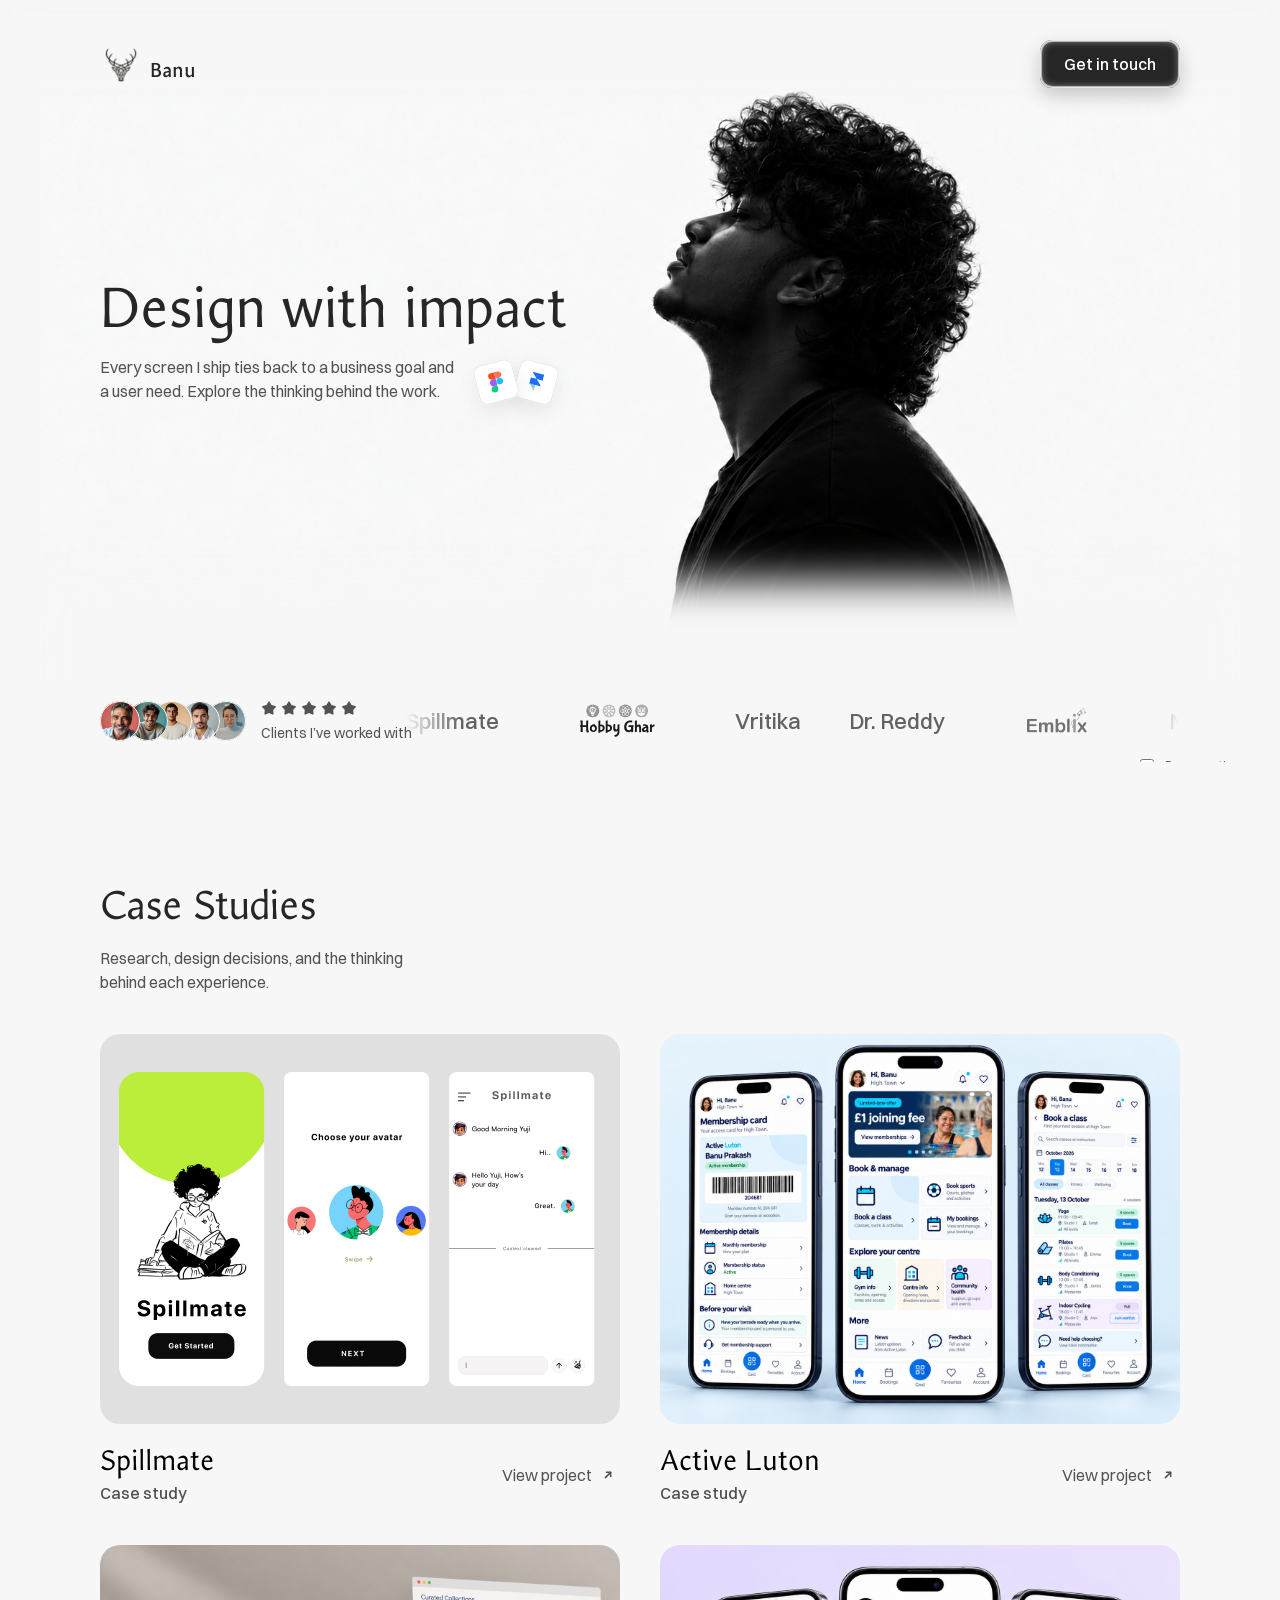
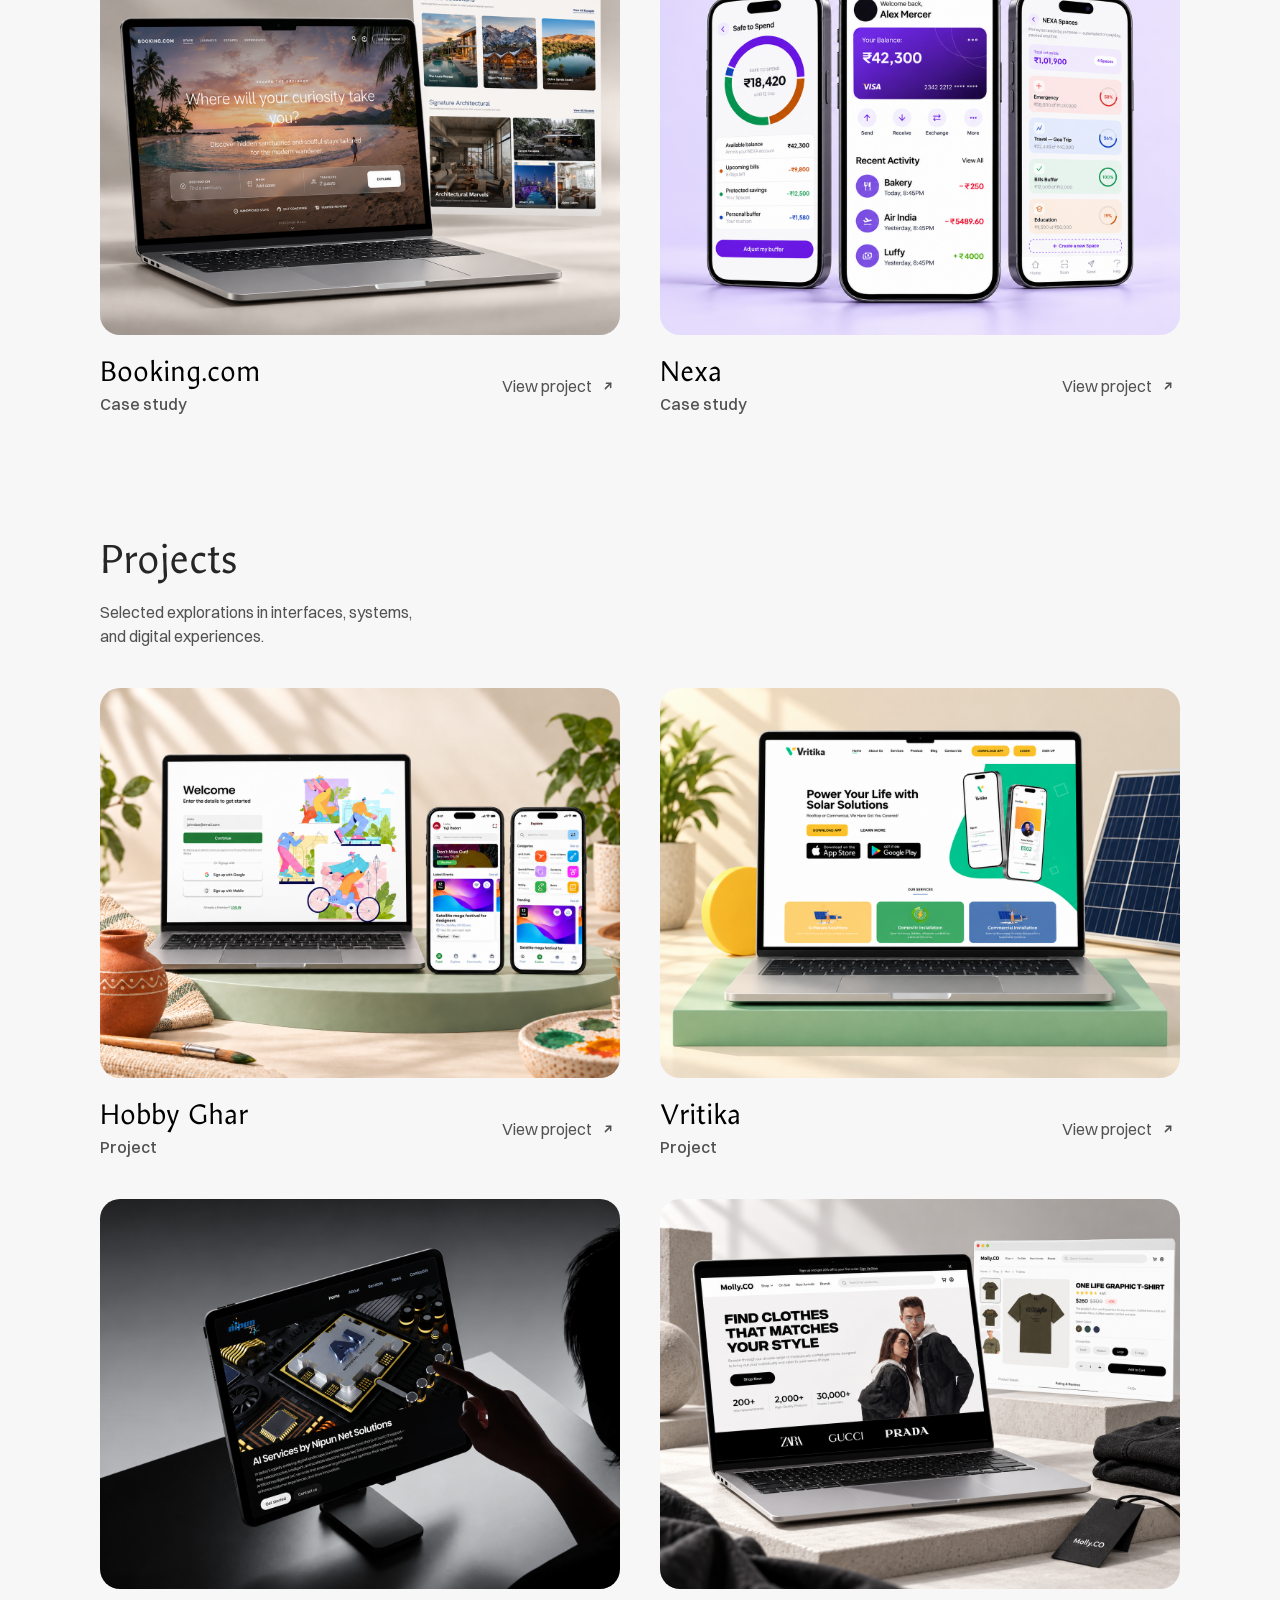
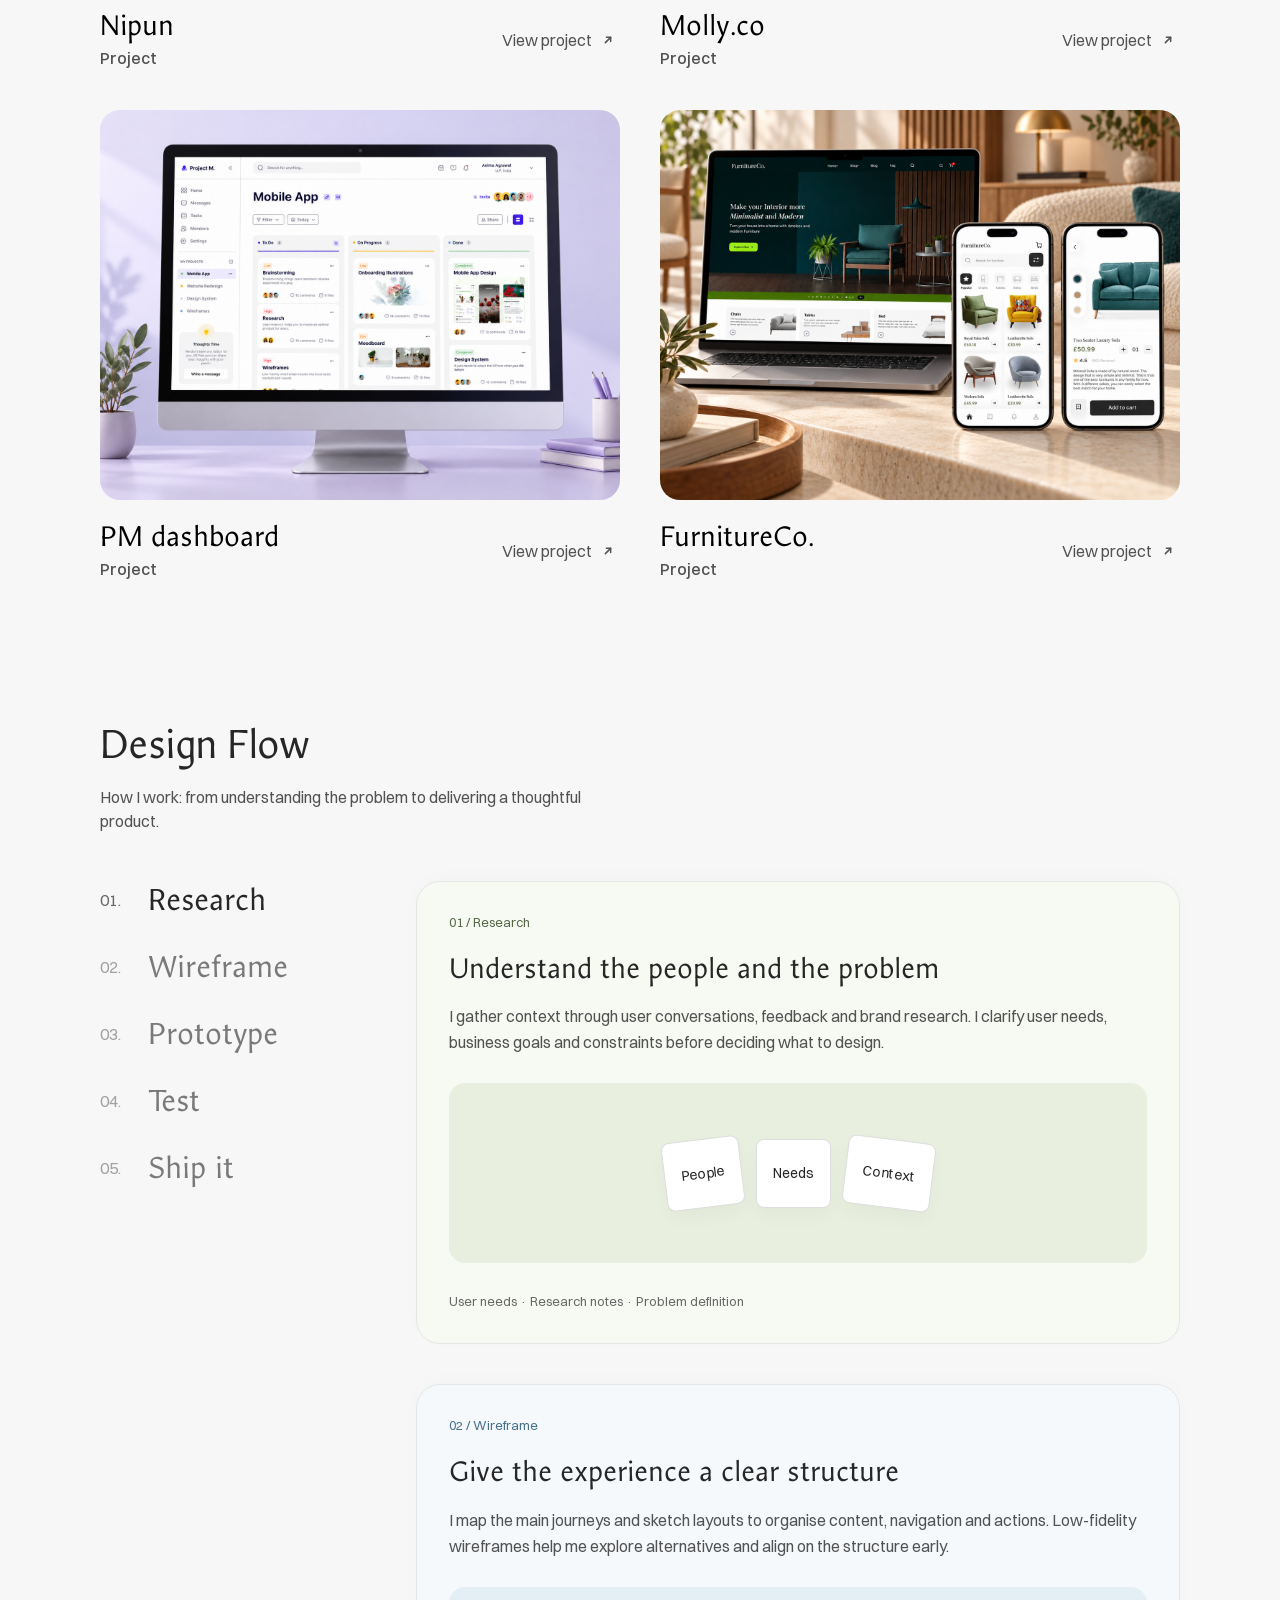
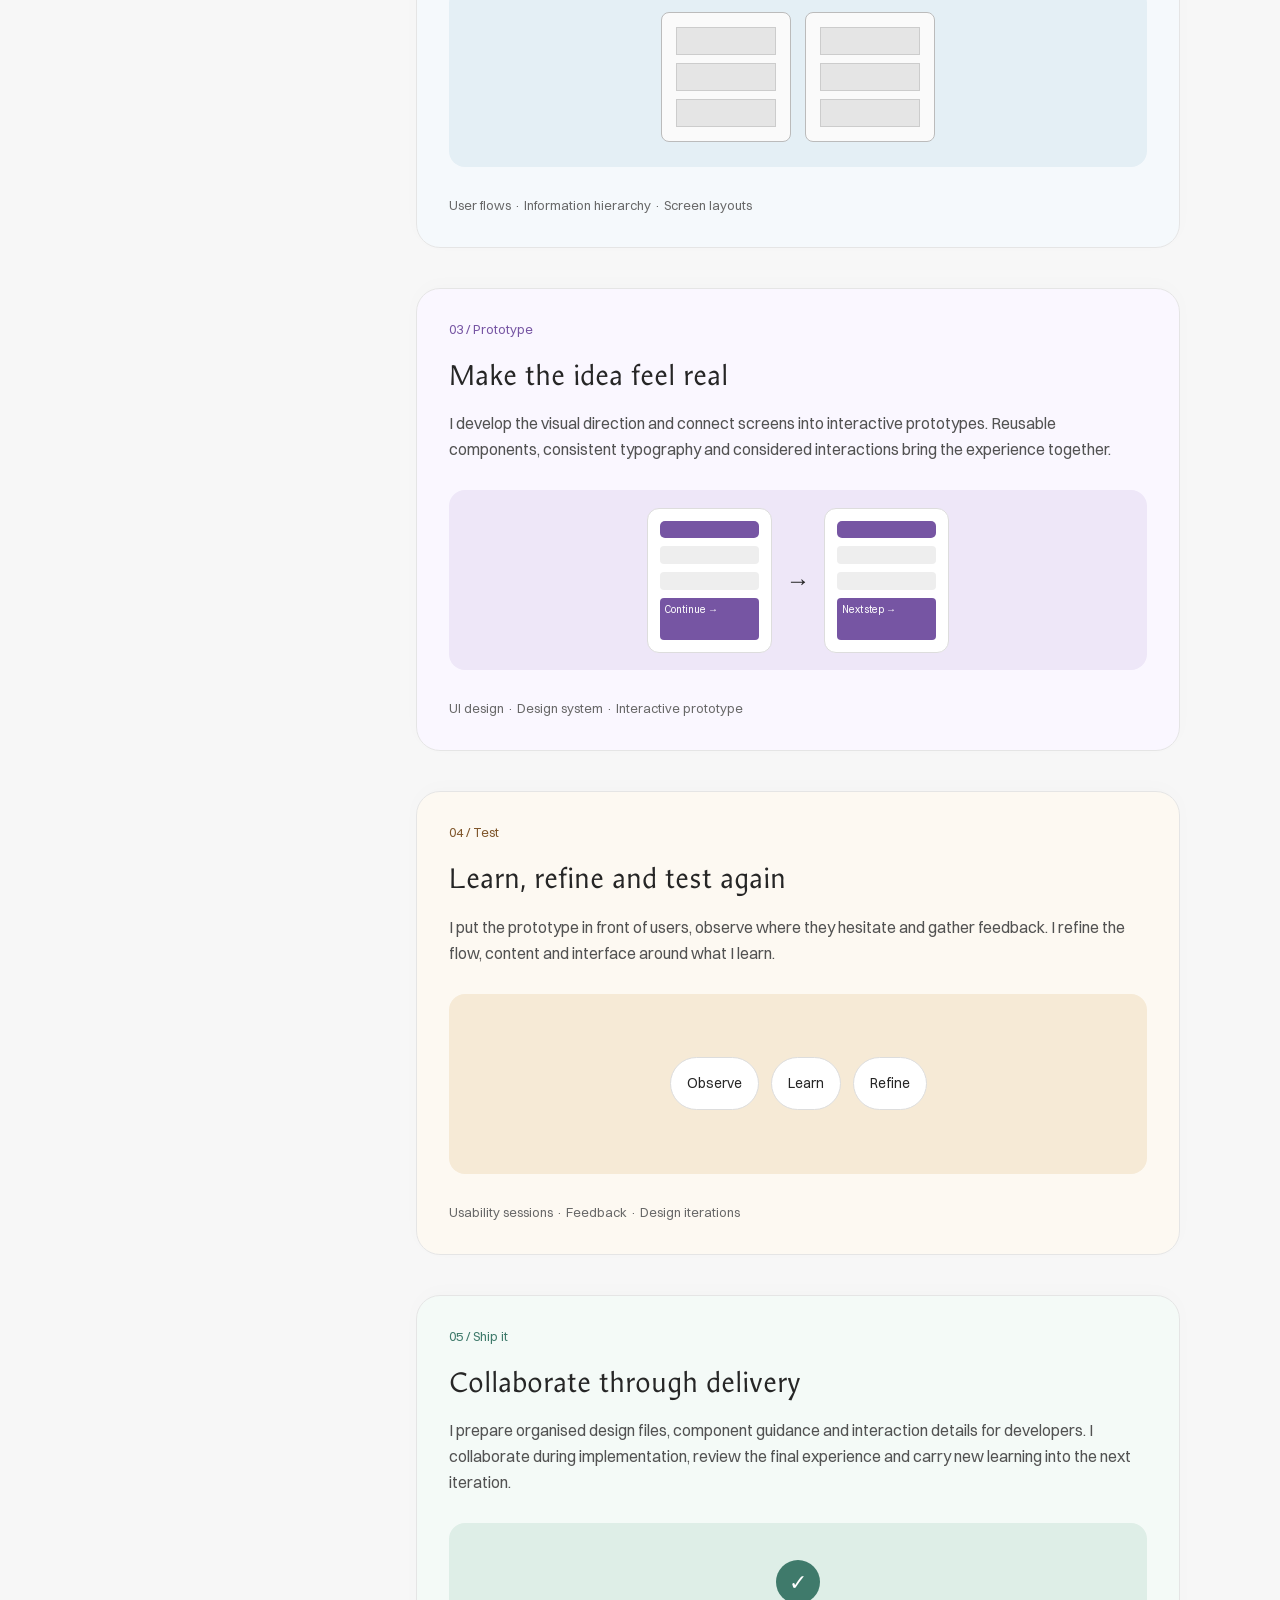
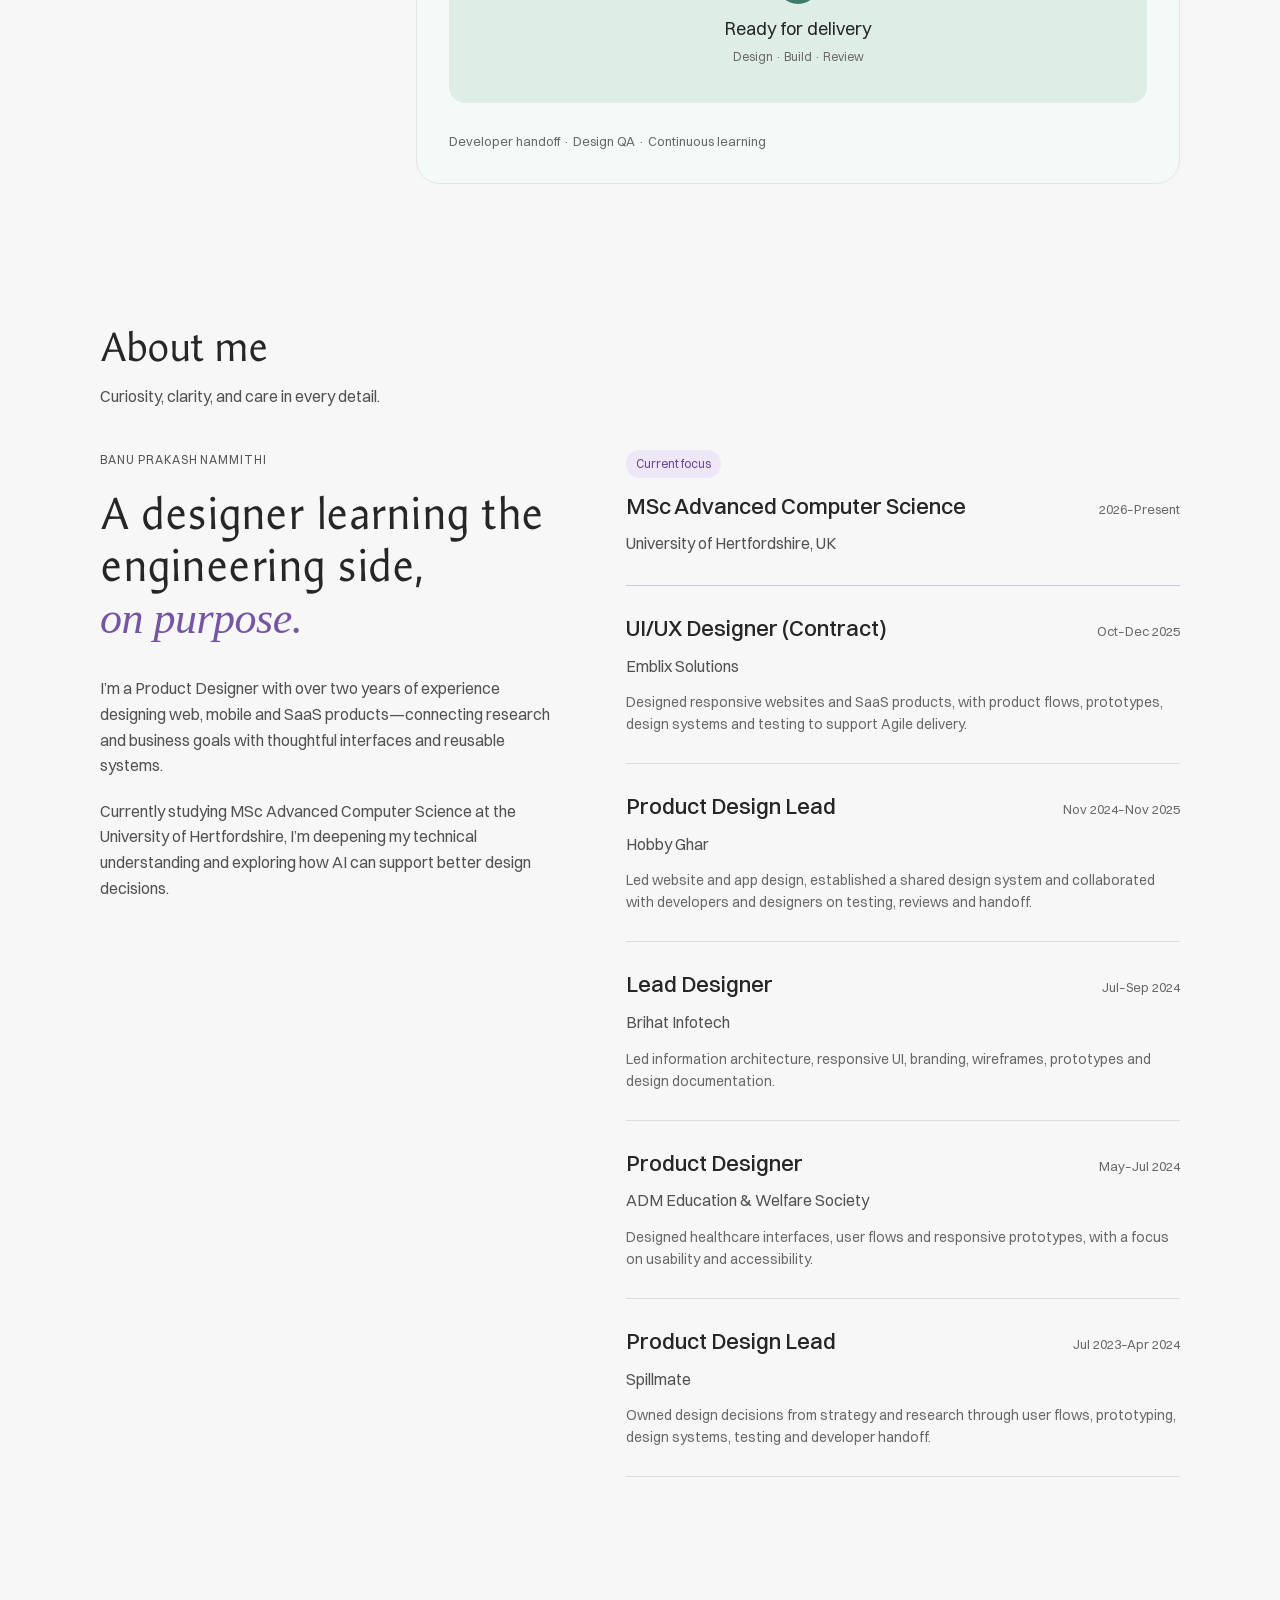
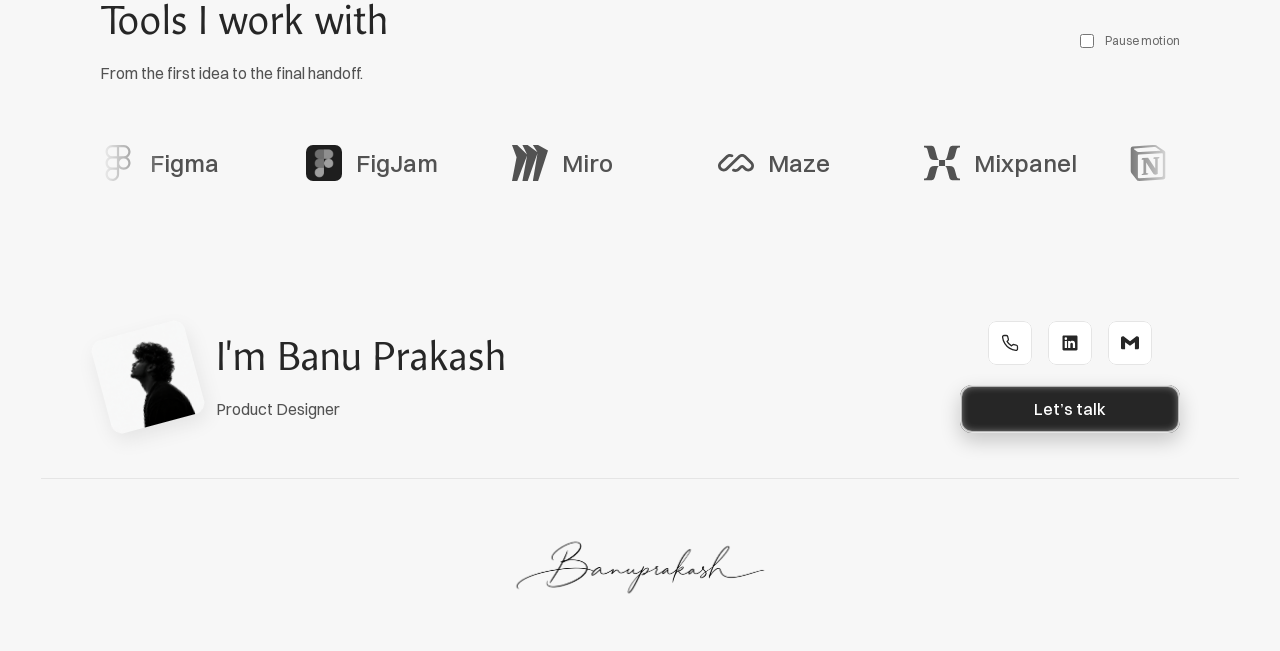
==== commit b06d16ef: "Preserve client ticker width beside pause control" ====
--- a/index.html
+++ b/index.html
@@ -75,7 +75,7 @@
 <!-- End of headEnd -->
 <link href="./replica.css?v=detail-pages-1" rel="stylesheet"/><style>@font-face { font-family: "Inter"; src: url("./assets/5afd6099115c501379.woff2"); font-display: swap; font-style: normal; font-weight: 400; unicode-range: U+0000-00FF, U+0131, U+0152-0153, U+02BB-02BC, U+02C6, U+02DA, U+02DC, U+2000-206F, U+2070, U+2074-207E, U+2080-208E, U+20AC, U+2122, U+2191, U+2193, U+2212, U+2215, U+FEFF, U+FFFD }
 @font-face { font-family: "Inter"; src: url("./assets/1ef5587c1bcb244ced.woff2"); font-display: swap; font-style: italic; font-weight: 400; unicode-range: U+0000-00FF, U+0131, U+0152-0153, U+02BB-02BC, U+02C6, U+02DA, U+02DC, U+2000-206F, U+2070, U+2074-207E, U+2080-208E, U+20AC, U+2122, U+2191, U+2193, U+2212, U+2215, U+FEFF, U+FFFD }
-@font-face { font-family: "Inter"; src: url("./assets/d46eff7ad0e61acac1.woff2"); font-display: swap; font-style: normal; font-weight: 600; unicode-range: U+0000-00FF, U+0131, U+0152-0153, U+02BB-02BC, U+02C6, U+02DA, U+02DC, U+2000-206F, U+2070, U+2074-207E, U+2080-208E, U+20AC, U+2122, U+2191, U+2193, U+2212, U+2215, U+FEFF, U+FFFD }</style><link rel="stylesheet" href="./portfolio-polish.css?v=7"><link rel="stylesheet" href="./design-flow.css?v=4"/><link rel="stylesheet" href="./about-career.css?v=1"/><link rel="stylesheet" href="./tools-strip.css?v=2"/></head>
+@font-face { font-family: "Inter"; src: url("./assets/d46eff7ad0e61acac1.woff2"); font-display: swap; font-style: normal; font-weight: 600; unicode-range: U+0000-00FF, U+0131, U+0152-0153, U+02BB-02BC, U+02C6, U+02DA, U+02DC, U+2000-206F, U+2070, U+2074-207E, U+2080-208E, U+20AC, U+2122, U+2191, U+2193, U+2212, U+2215, U+FEFF, U+FFFD }</style><link rel="stylesheet" href="./portfolio-polish.css?v=8"><link rel="stylesheet" href="./design-flow.css?v=4"/><link rel="stylesheet" href="./about-career.css?v=1"/><link rel="stylesheet" href="./tools-strip.css?v=2"/></head>
 <body>
 <!-- Start of bodyStart -->
 <!-- End of bodyStart -->
@@ -122,5 +122,5 @@
 </div>
 <!-- Start of bodyEnd -->
 <!-- End of bodyEnd -->
-<script src="./replica.js?v=polish-1" type="module"></script><div aria-hidden="true" id="source-icon-definitions" style="position:absolute;width:0;height:0;overflow:hidden"><svg display="block" id="3855583215" role="presentation" viewBox="0 0 24 24" xmlns="http://www.w3.org/2000/svg"><path d="M 0 0.75 C 0 0.336 0.336 0 0.75 0 L 15.75 0 C 16.164 0 16.5 0.336 16.5 0.75 L 16.5 15.75 C 16.5 16.164 16.164 16.5 15.75 16.5 L 0.75 16.5 C 0.336 16.5 0 16.164 0 15.75 Z" fill="var(--21h8s6, rgb(0, 0, 0))" fill-opacity="var(--1m6trwb, 0)" height="16.5px" id="qUYSYEB2C" transform="translate(3.75 27.75)" width="16.5px"></path><path d="M 0 0.75 C 0 0.336 0.336 0 0.75 0 L 15.75 0 C 16.164 0 16.5 0.336 16.5 0.75 L 16.5 15.75 C 16.5 16.164 16.164 16.5 15.75 16.5 L 0.75 16.5 C 0.336 16.5 0 16.164 0 15.75 Z" fill="transparent" height="16.5px" id="BcpYYi6FC" stroke="var(--21h8s6, rgb(0, 0, 0))" stroke-dasharray="" stroke-linecap="round" stroke-linejoin="round" stroke-width="var(--pgex8v, 1.5)" transform="translate(3.75 27.75)" width="16.5px"></path><path d="M 0 0 L 7.5 0" fill="transparent" height="1px" id="RQrRctFta" stroke="var(--21h8s6, rgb(0, 0, 0))" stroke-dasharray="" stroke-linecap="round" stroke-linejoin="round" stroke-width="var(--pgex8v, 1.5)" transform="translate(8.25 12)" width="7.5px"></path><path d="M 0 0 L 3 3 L 0 6" fill="transparent" height="6px" id="qCkbhs0Cc" stroke="var(--21h8s6, rgb(0, 0, 0))" stroke-dasharray="" stroke-linecap="round" stroke-linejoin="round" stroke-width="var(--pgex8v, 1.5)" transform="translate(12.75 9)" width="3px"></path></svg></div><script src="./design-flow.js?v=2" defer></script></body>
+<script src="./replica.js?v=audit-8" type="module"></script><div aria-hidden="true" id="source-icon-definitions" style="position:absolute;width:0;height:0;overflow:hidden"><svg display="block" id="3855583215" role="presentation" viewBox="0 0 24 24" xmlns="http://www.w3.org/2000/svg"><path d="M 0 0.75 C 0 0.336 0.336 0 0.75 0 L 15.75 0 C 16.164 0 16.5 0.336 16.5 0.75 L 16.5 15.75 C 16.5 16.164 16.164 16.5 15.75 16.5 L 0.75 16.5 C 0.336 16.5 0 16.164 0 15.75 Z" fill="var(--21h8s6, rgb(0, 0, 0))" fill-opacity="var(--1m6trwb, 0)" height="16.5px" id="qUYSYEB2C" transform="translate(3.75 27.75)" width="16.5px"></path><path d="M 0 0.75 C 0 0.336 0.336 0 0.75 0 L 15.75 0 C 16.164 0 16.5 0.336 16.5 0.75 L 16.5 15.75 C 16.5 16.164 16.164 16.5 15.75 16.5 L 0.75 16.5 C 0.336 16.5 0 16.164 0 15.75 Z" fill="transparent" height="16.5px" id="BcpYYi6FC" stroke="var(--21h8s6, rgb(0, 0, 0))" stroke-dasharray="" stroke-linecap="round" stroke-linejoin="round" stroke-width="var(--pgex8v, 1.5)" transform="translate(3.75 27.75)" width="16.5px"></path><path d="M 0 0 L 7.5 0" fill="transparent" height="1px" id="RQrRctFta" stroke="var(--21h8s6, rgb(0, 0, 0))" stroke-dasharray="" stroke-linecap="round" stroke-linejoin="round" stroke-width="var(--pgex8v, 1.5)" transform="translate(8.25 12)" width="7.5px"></path><path d="M 0 0 L 3 3 L 0 6" fill="transparent" height="6px" id="qCkbhs0Cc" stroke="var(--21h8s6, rgb(0, 0, 0))" stroke-dasharray="" stroke-linecap="round" stroke-linejoin="round" stroke-width="var(--pgex8v, 1.5)" transform="translate(12.75 9)" width="3px"></path></svg></div><script src="./design-flow.js?v=2" defer></script></body>
 </html>
--- a/portfolio-polish.css
+++ b/portfolio-polish.css
@@ -79,3 +79,7 @@
 #Badge:has(.clients-pause input:checked) .work-strip-track{animation-play-state:paused!important}
 @media(max-width:809.98px){.clients-pause{padding:0 20px;box-sizing:border-box}}
 @media(prefers-reduced-motion:reduce){.clients-pause{display:none}#contact .footer-social{transition:none!important}#contact .footer-social:hover{transform:none}}
+
+#Badge{position:relative!important}
+#Badge .clients-pause{position:absolute;right:0;bottom:-20px;width:auto;max-width:none;margin:0;z-index:1}
+@media(max-width:809.98px){#Badge .clients-pause{right:20px;padding:0}}
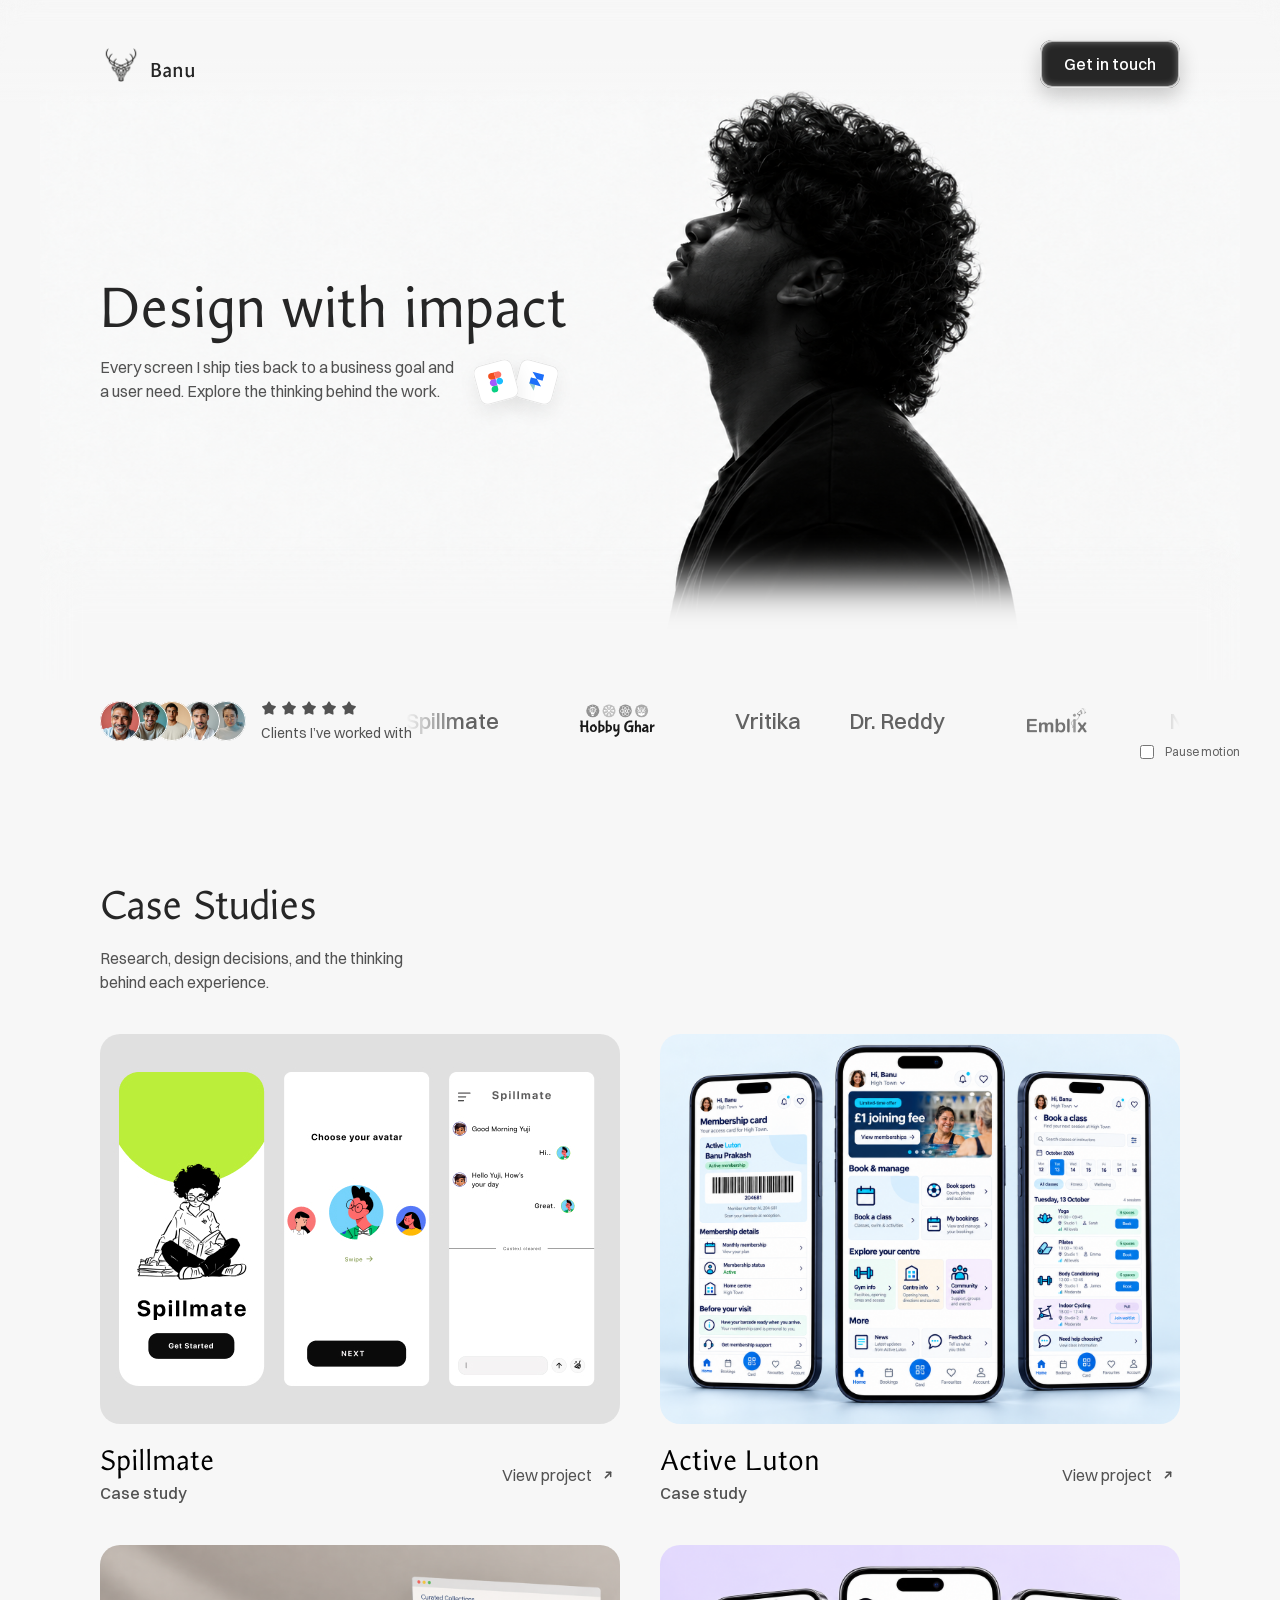
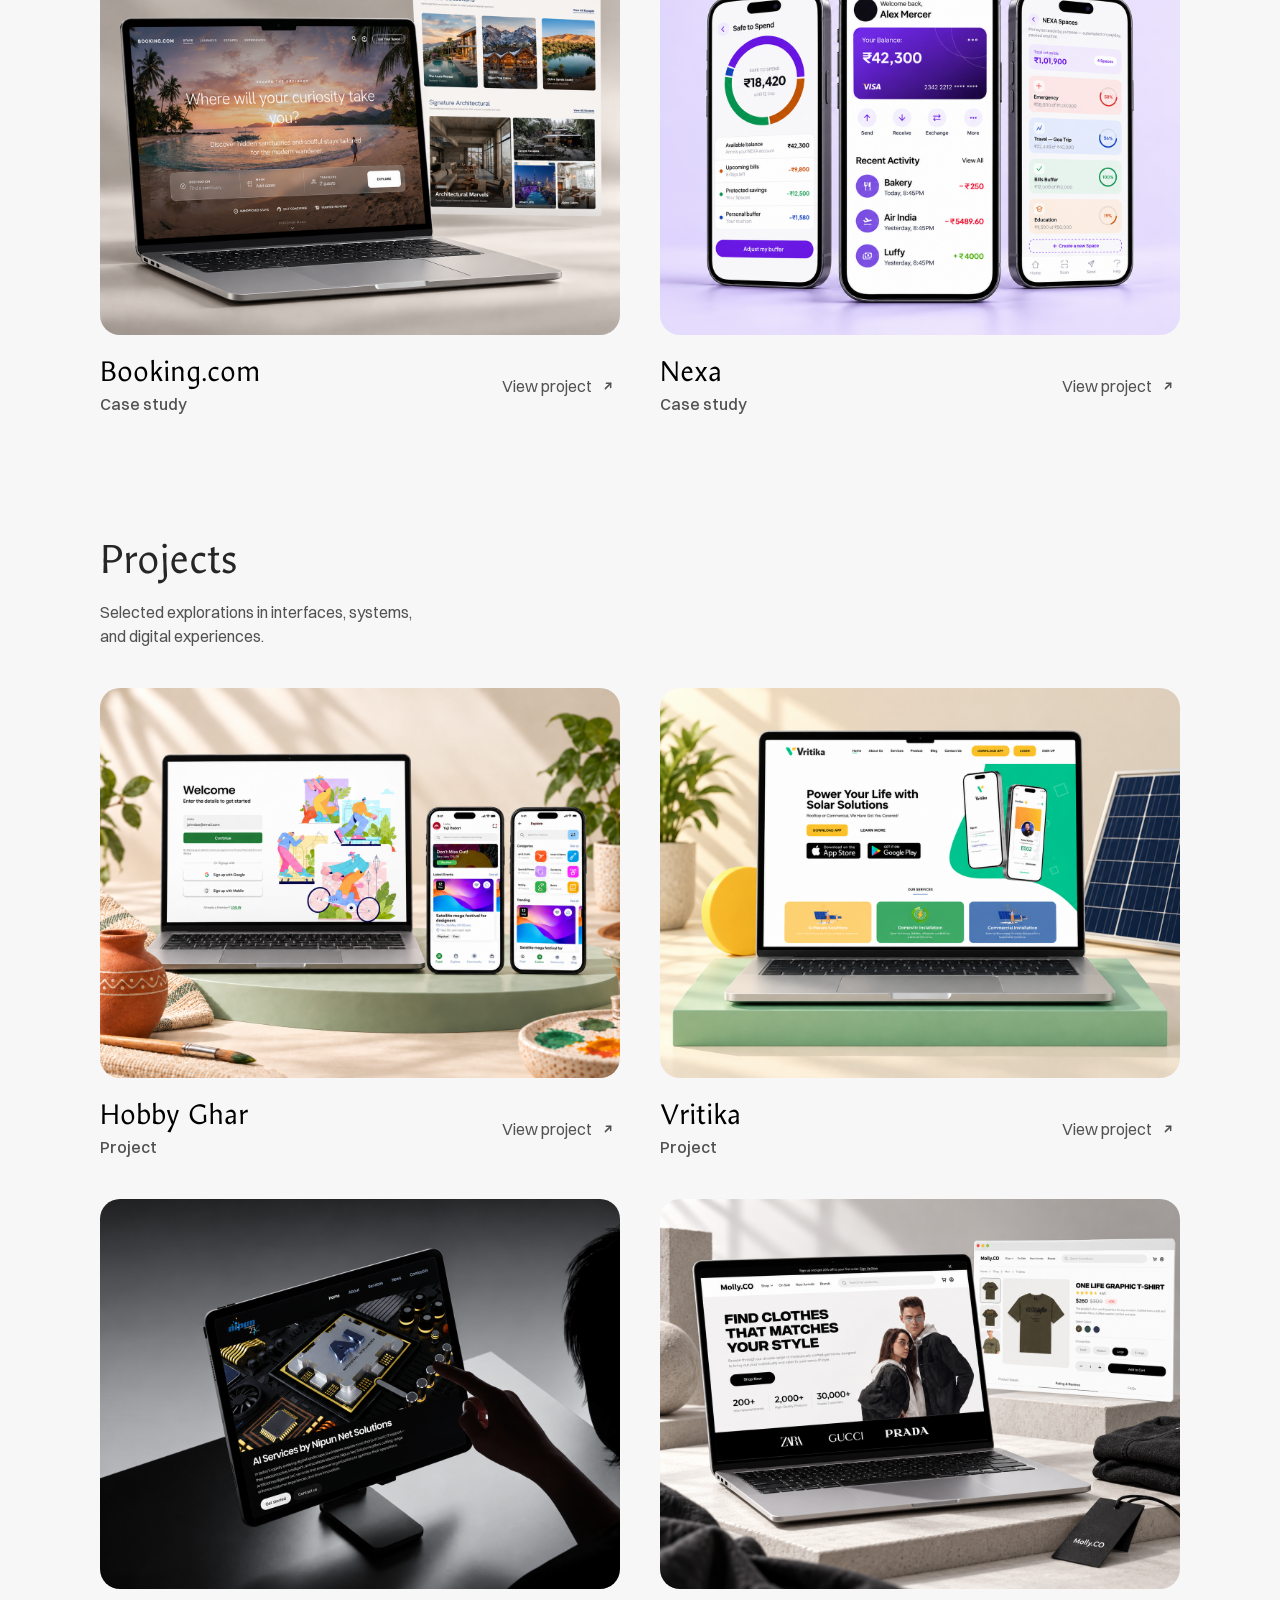
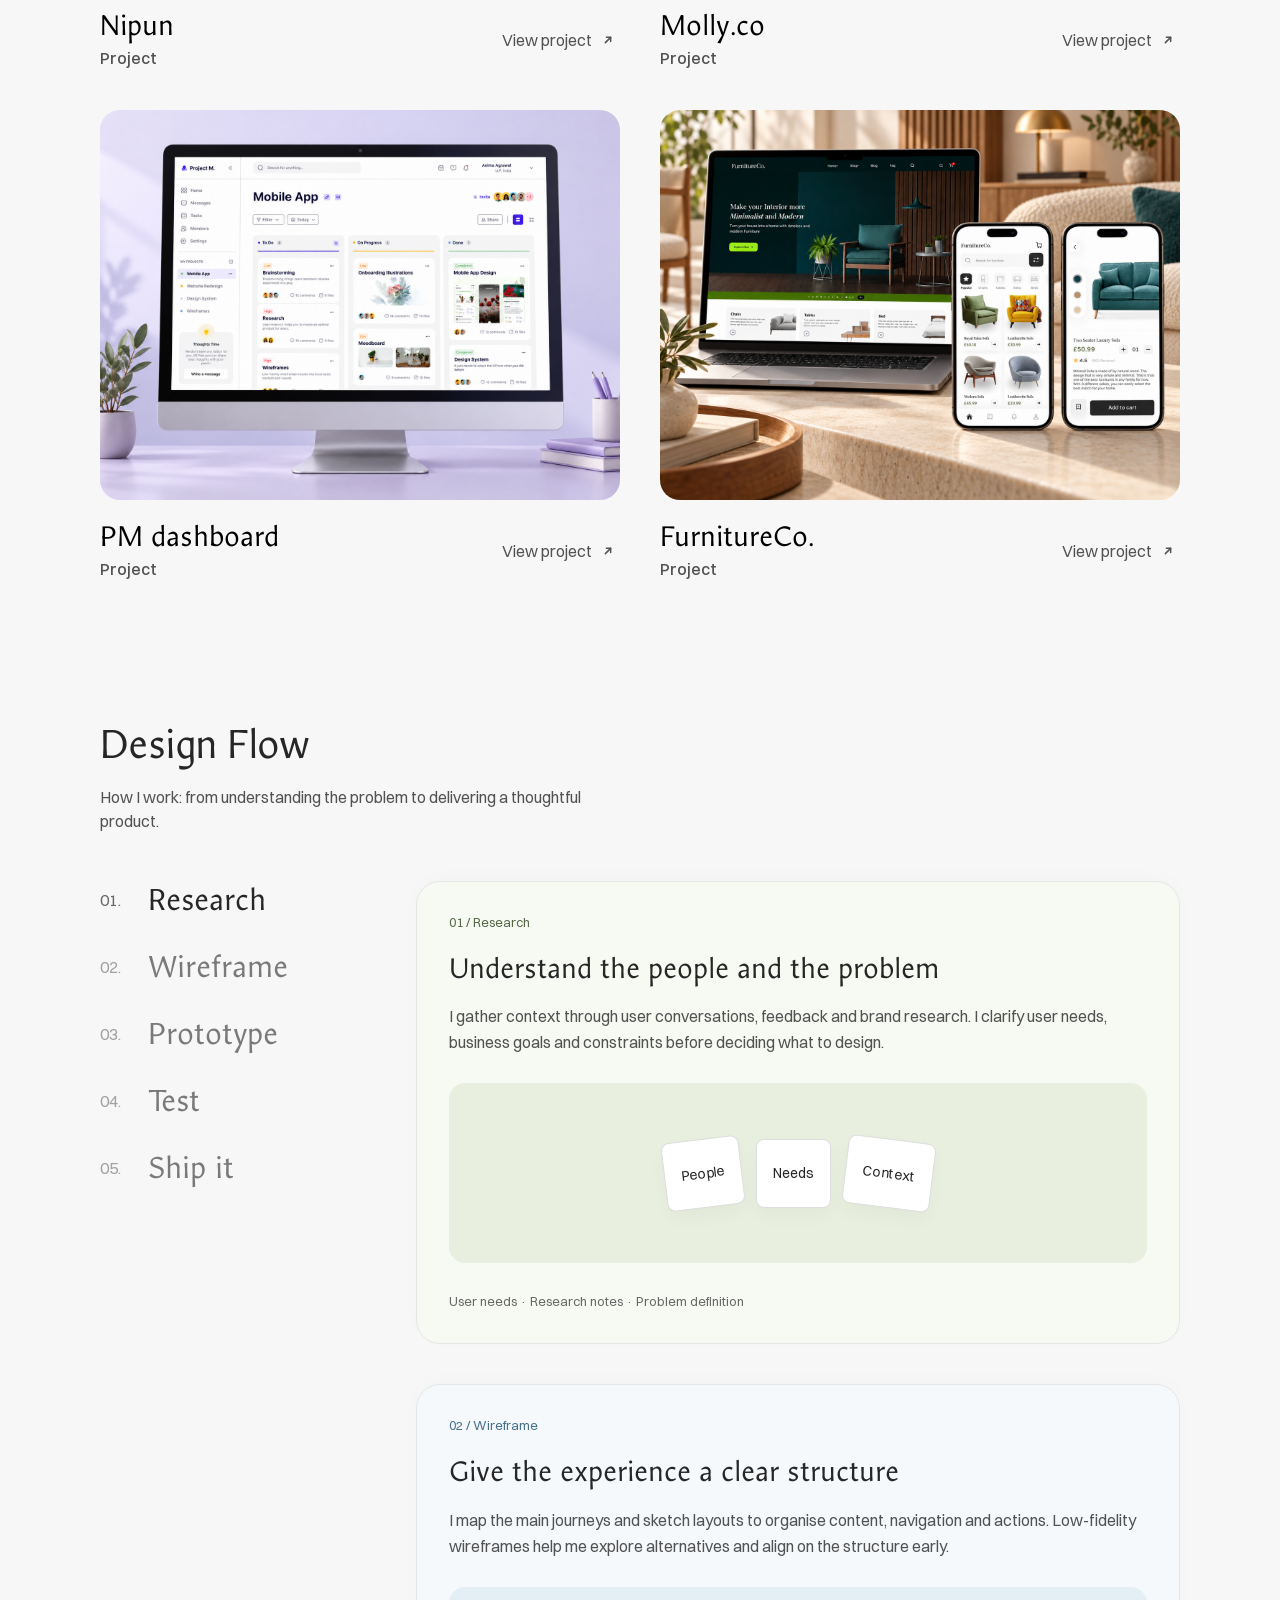
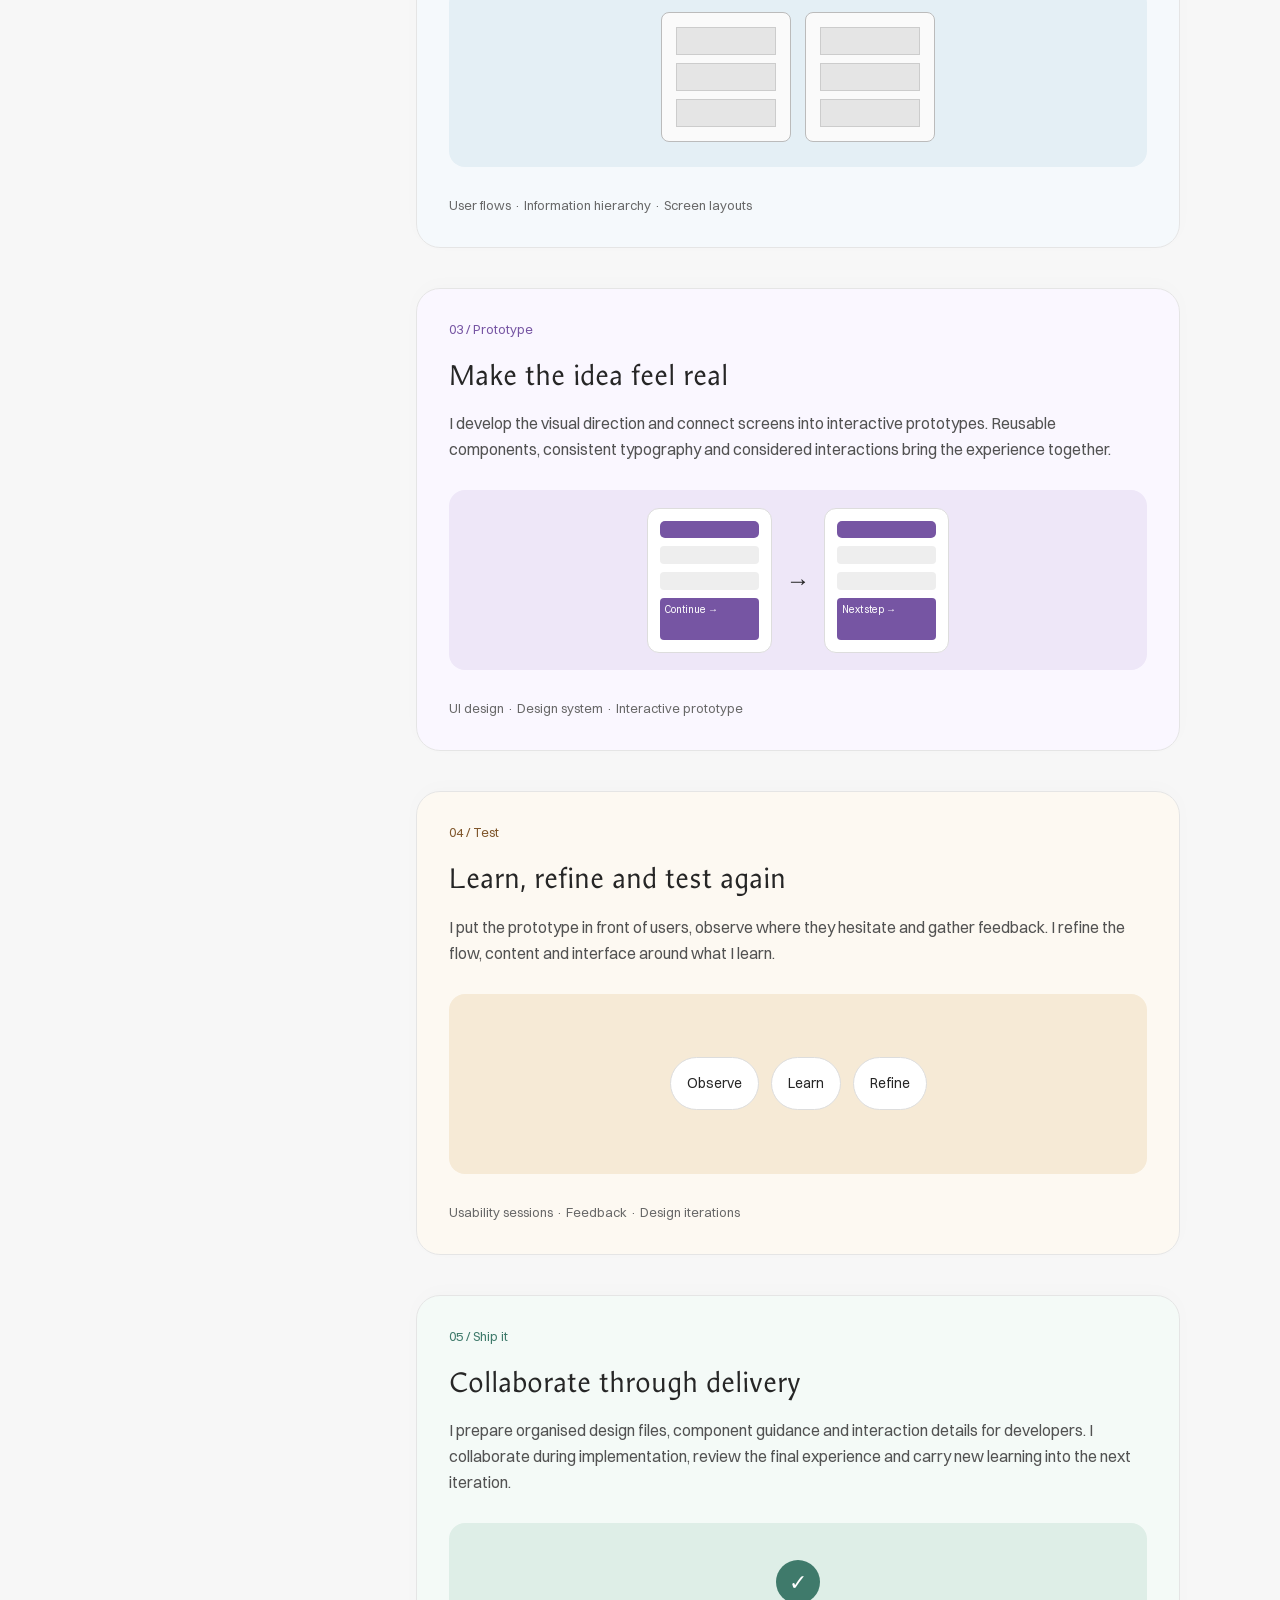
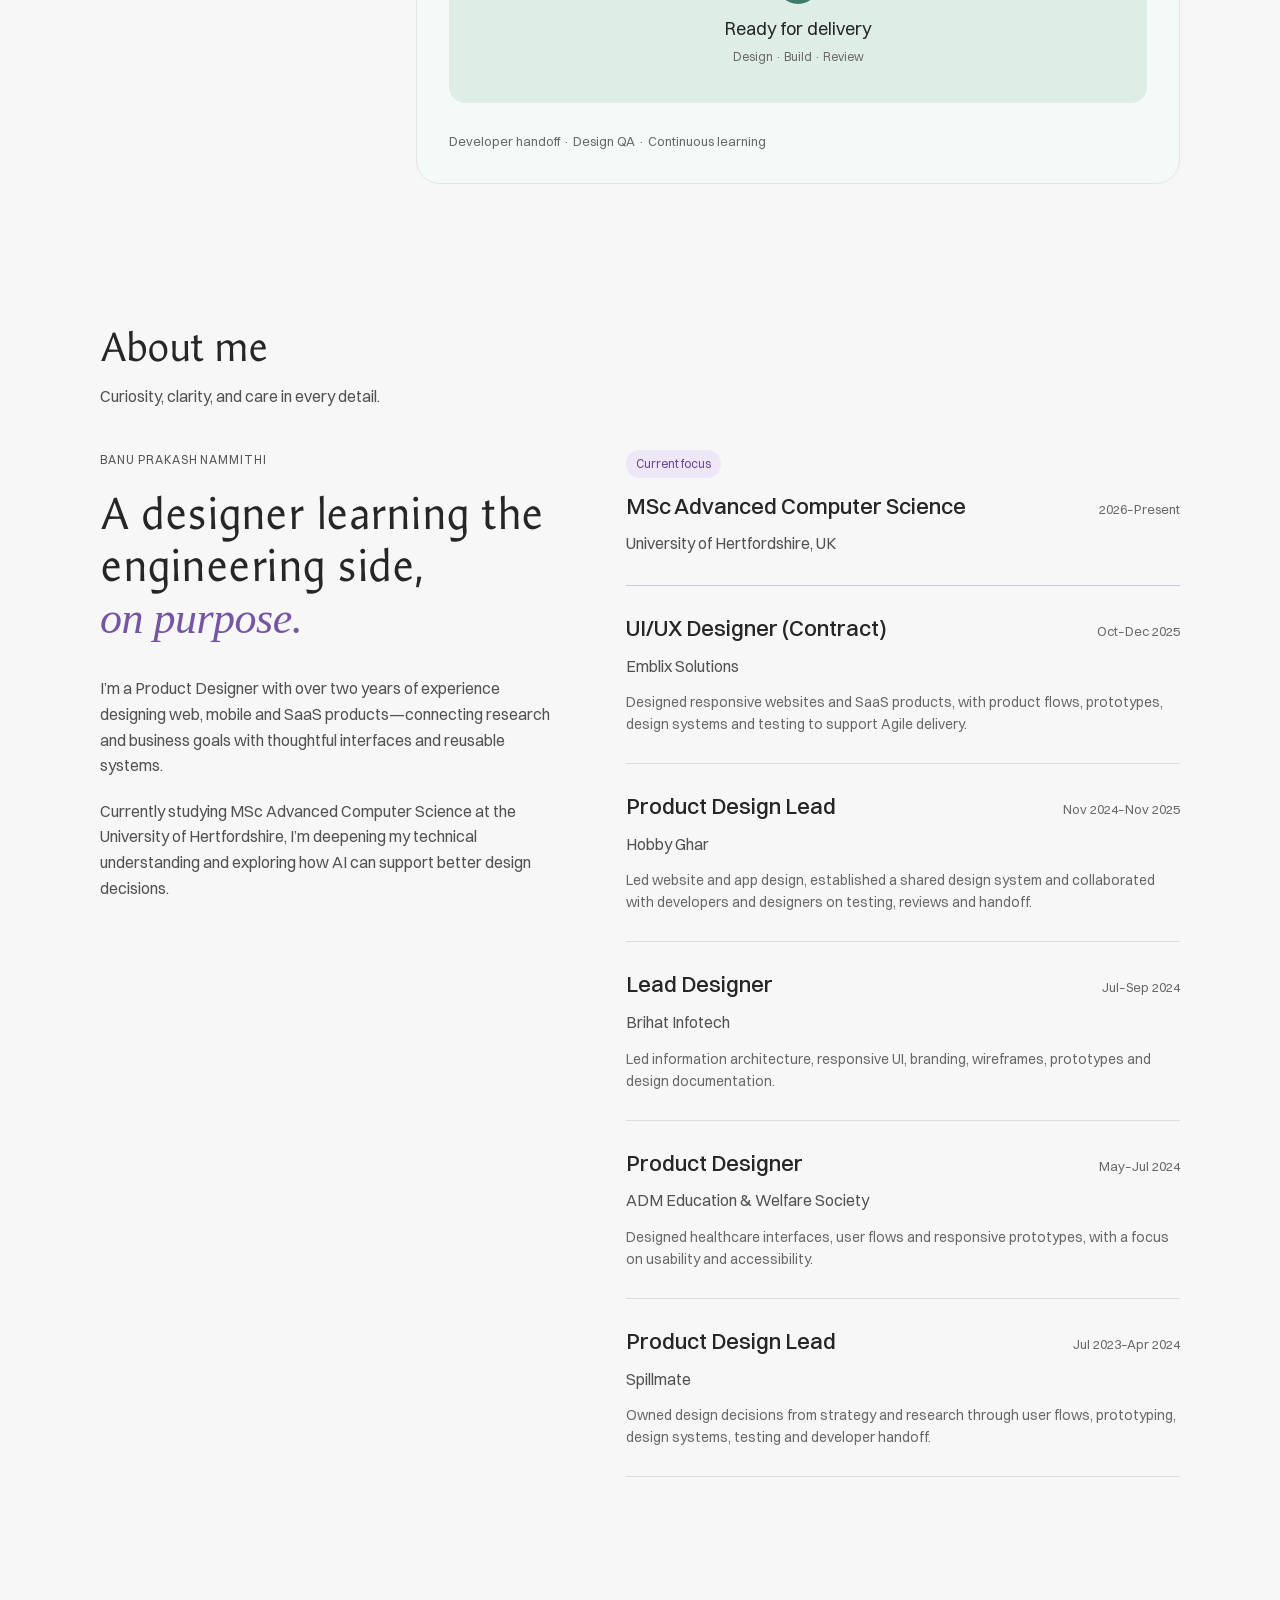
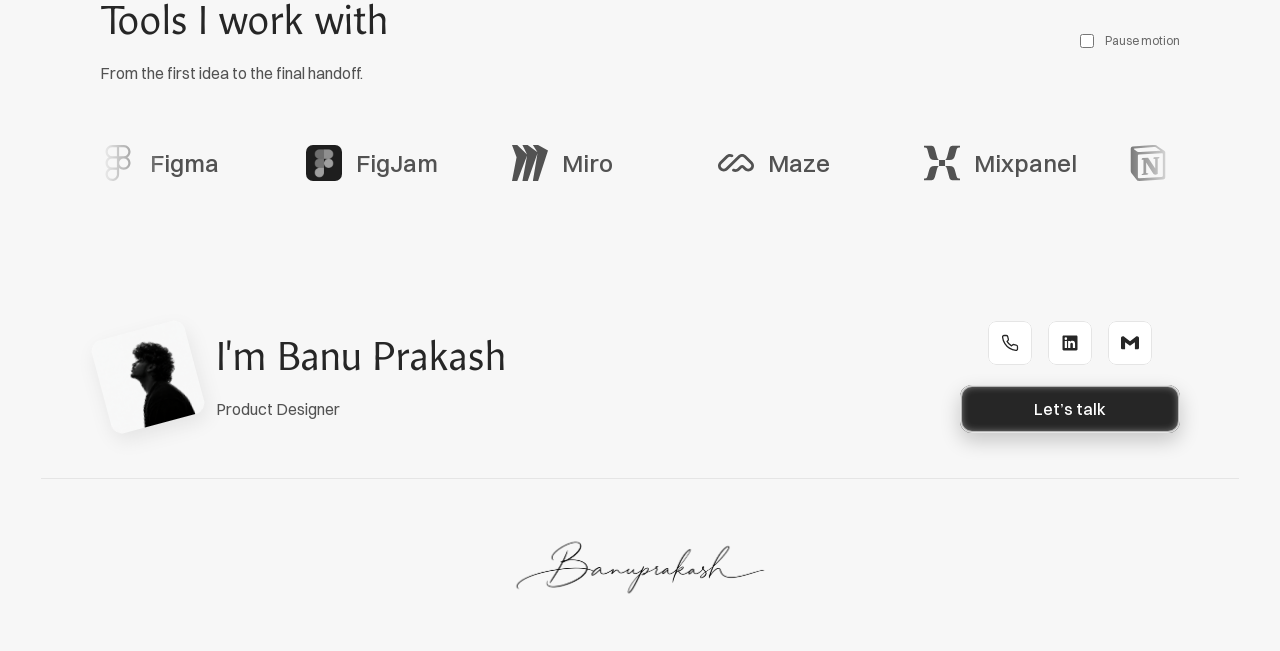
==== commit 72324c92: "Keep client pause control inside section bounds" ====
--- a/index.html
+++ b/index.html
@@ -75,7 +75,7 @@
 <!-- End of headEnd -->
 <link href="./replica.css?v=detail-pages-1" rel="stylesheet"/><style>@font-face { font-family: "Inter"; src: url("./assets/5afd6099115c501379.woff2"); font-display: swap; font-style: normal; font-weight: 400; unicode-range: U+0000-00FF, U+0131, U+0152-0153, U+02BB-02BC, U+02C6, U+02DA, U+02DC, U+2000-206F, U+2070, U+2074-207E, U+2080-208E, U+20AC, U+2122, U+2191, U+2193, U+2212, U+2215, U+FEFF, U+FFFD }
 @font-face { font-family: "Inter"; src: url("./assets/1ef5587c1bcb244ced.woff2"); font-display: swap; font-style: italic; font-weight: 400; unicode-range: U+0000-00FF, U+0131, U+0152-0153, U+02BB-02BC, U+02C6, U+02DA, U+02DC, U+2000-206F, U+2070, U+2074-207E, U+2080-208E, U+20AC, U+2122, U+2191, U+2193, U+2212, U+2215, U+FEFF, U+FFFD }
-@font-face { font-family: "Inter"; src: url("./assets/d46eff7ad0e61acac1.woff2"); font-display: swap; font-style: normal; font-weight: 600; unicode-range: U+0000-00FF, U+0131, U+0152-0153, U+02BB-02BC, U+02C6, U+02DA, U+02DC, U+2000-206F, U+2070, U+2074-207E, U+2080-208E, U+20AC, U+2122, U+2191, U+2193, U+2212, U+2215, U+FEFF, U+FFFD }</style><link rel="stylesheet" href="./portfolio-polish.css?v=8"><link rel="stylesheet" href="./design-flow.css?v=4"/><link rel="stylesheet" href="./about-career.css?v=1"/><link rel="stylesheet" href="./tools-strip.css?v=2"/></head>
+@font-face { font-family: "Inter"; src: url("./assets/d46eff7ad0e61acac1.woff2"); font-display: swap; font-style: normal; font-weight: 600; unicode-range: U+0000-00FF, U+0131, U+0152-0153, U+02BB-02BC, U+02C6, U+02DA, U+02DC, U+2000-206F, U+2070, U+2074-207E, U+2080-208E, U+20AC, U+2122, U+2191, U+2193, U+2212, U+2215, U+FEFF, U+FFFD }</style><link rel="stylesheet" href="./portfolio-polish.css?v=9"><link rel="stylesheet" href="./design-flow.css?v=4"/><link rel="stylesheet" href="./about-career.css?v=1"/><link rel="stylesheet" href="./tools-strip.css?v=2"/></head>
 <body>
 <!-- Start of bodyStart -->
 <!-- End of bodyStart -->
--- a/portfolio-polish.css
+++ b/portfolio-polish.css
@@ -81,5 +81,5 @@
 @media(prefers-reduced-motion:reduce){.clients-pause{display:none}#contact .footer-social{transition:none!important}#contact .footer-social:hover{transform:none}}
 
 #Badge{position:relative!important}
-#Badge .clients-pause{position:absolute;right:0;bottom:-20px;width:auto;max-width:none;margin:0;z-index:1}
+#Badge .clients-pause{position:absolute;right:0;bottom:0;width:auto;max-width:none;margin:0;min-height:20px;z-index:1}
 @media(max-width:809.98px){#Badge .clients-pause{right:20px;padding:0}}
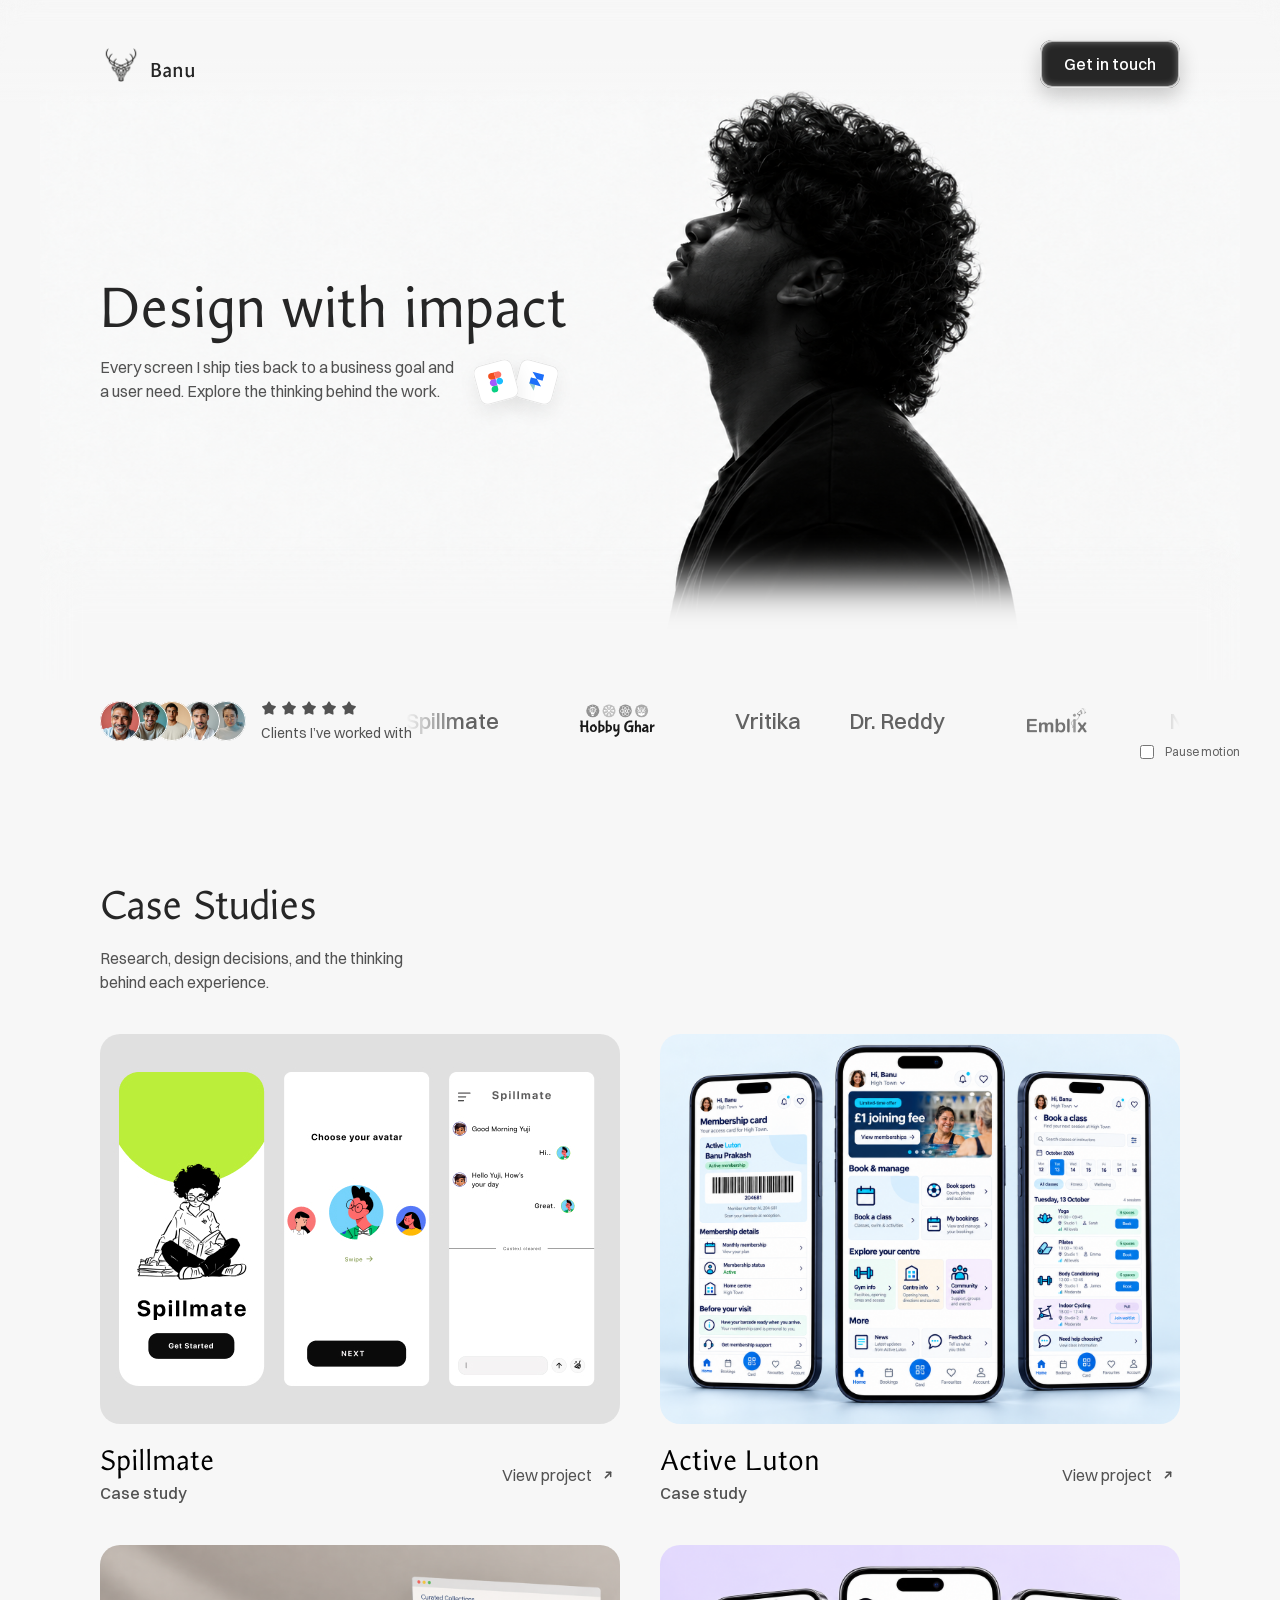
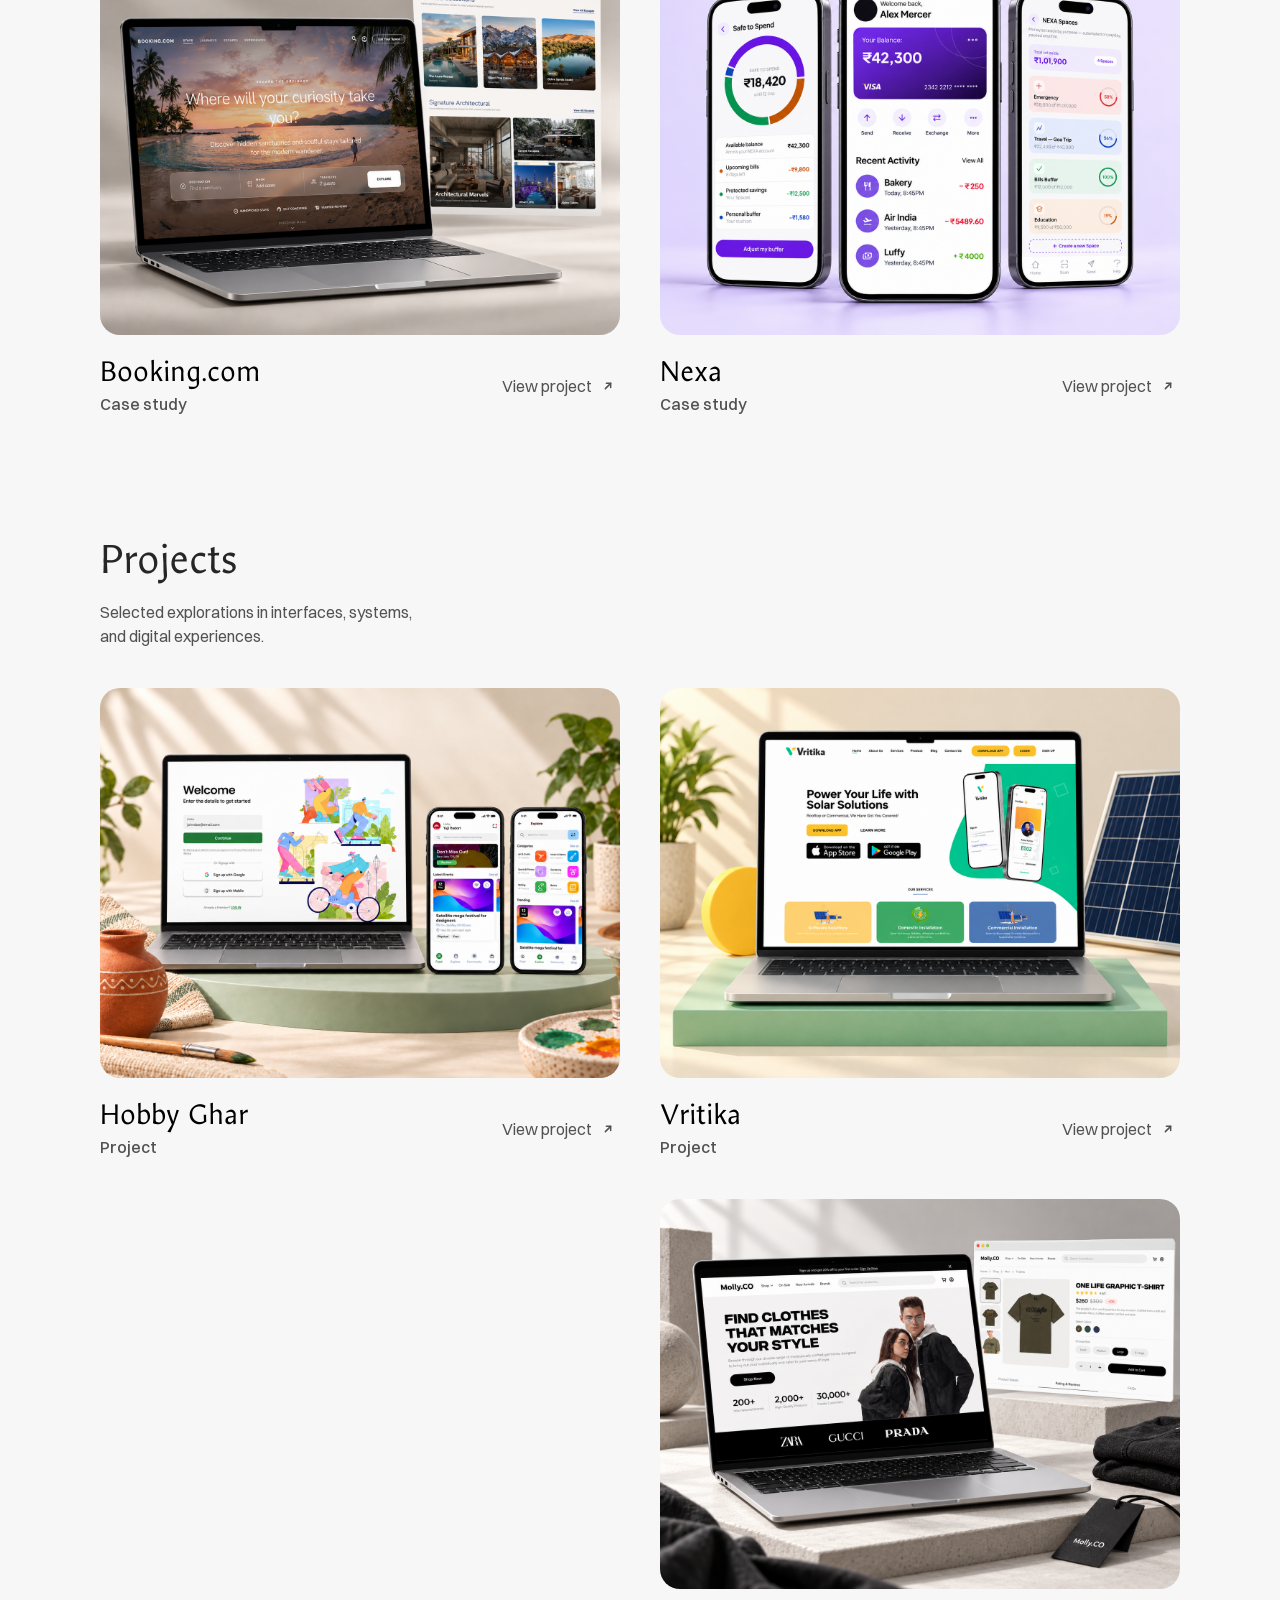
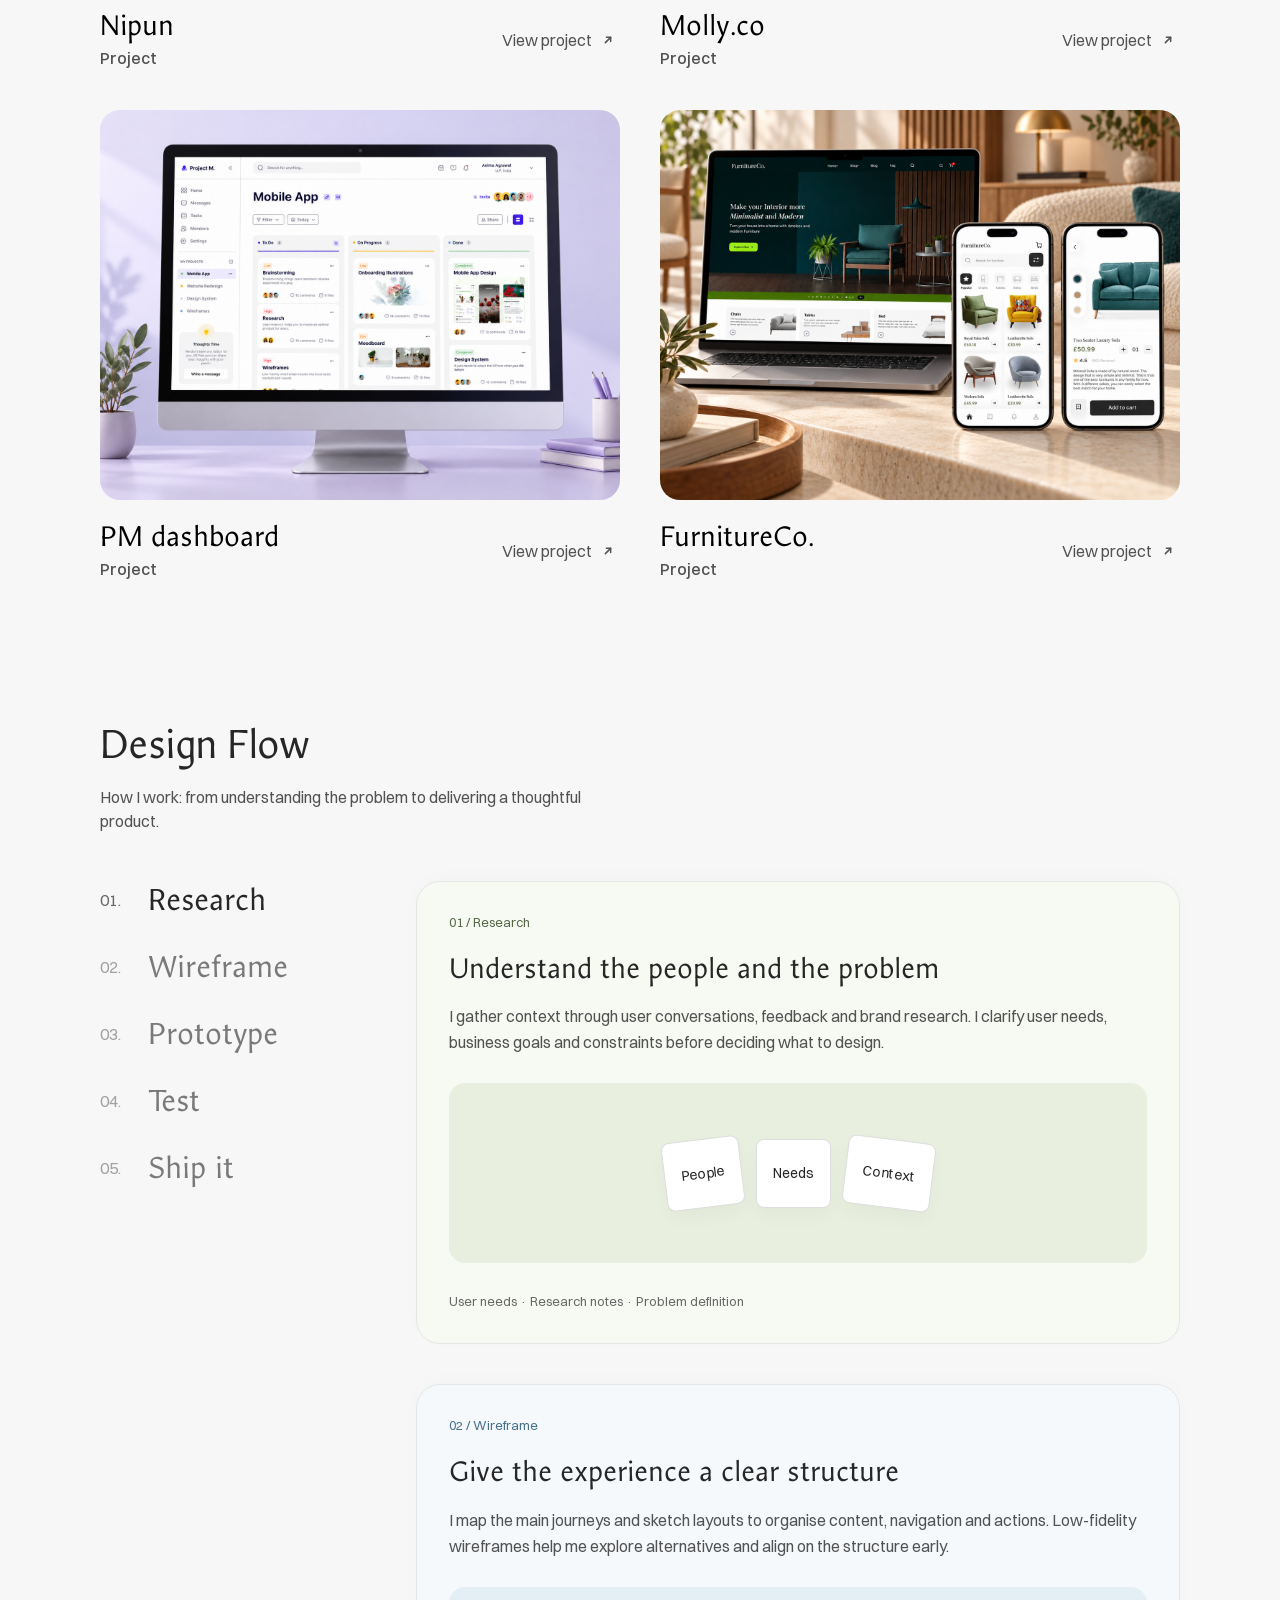
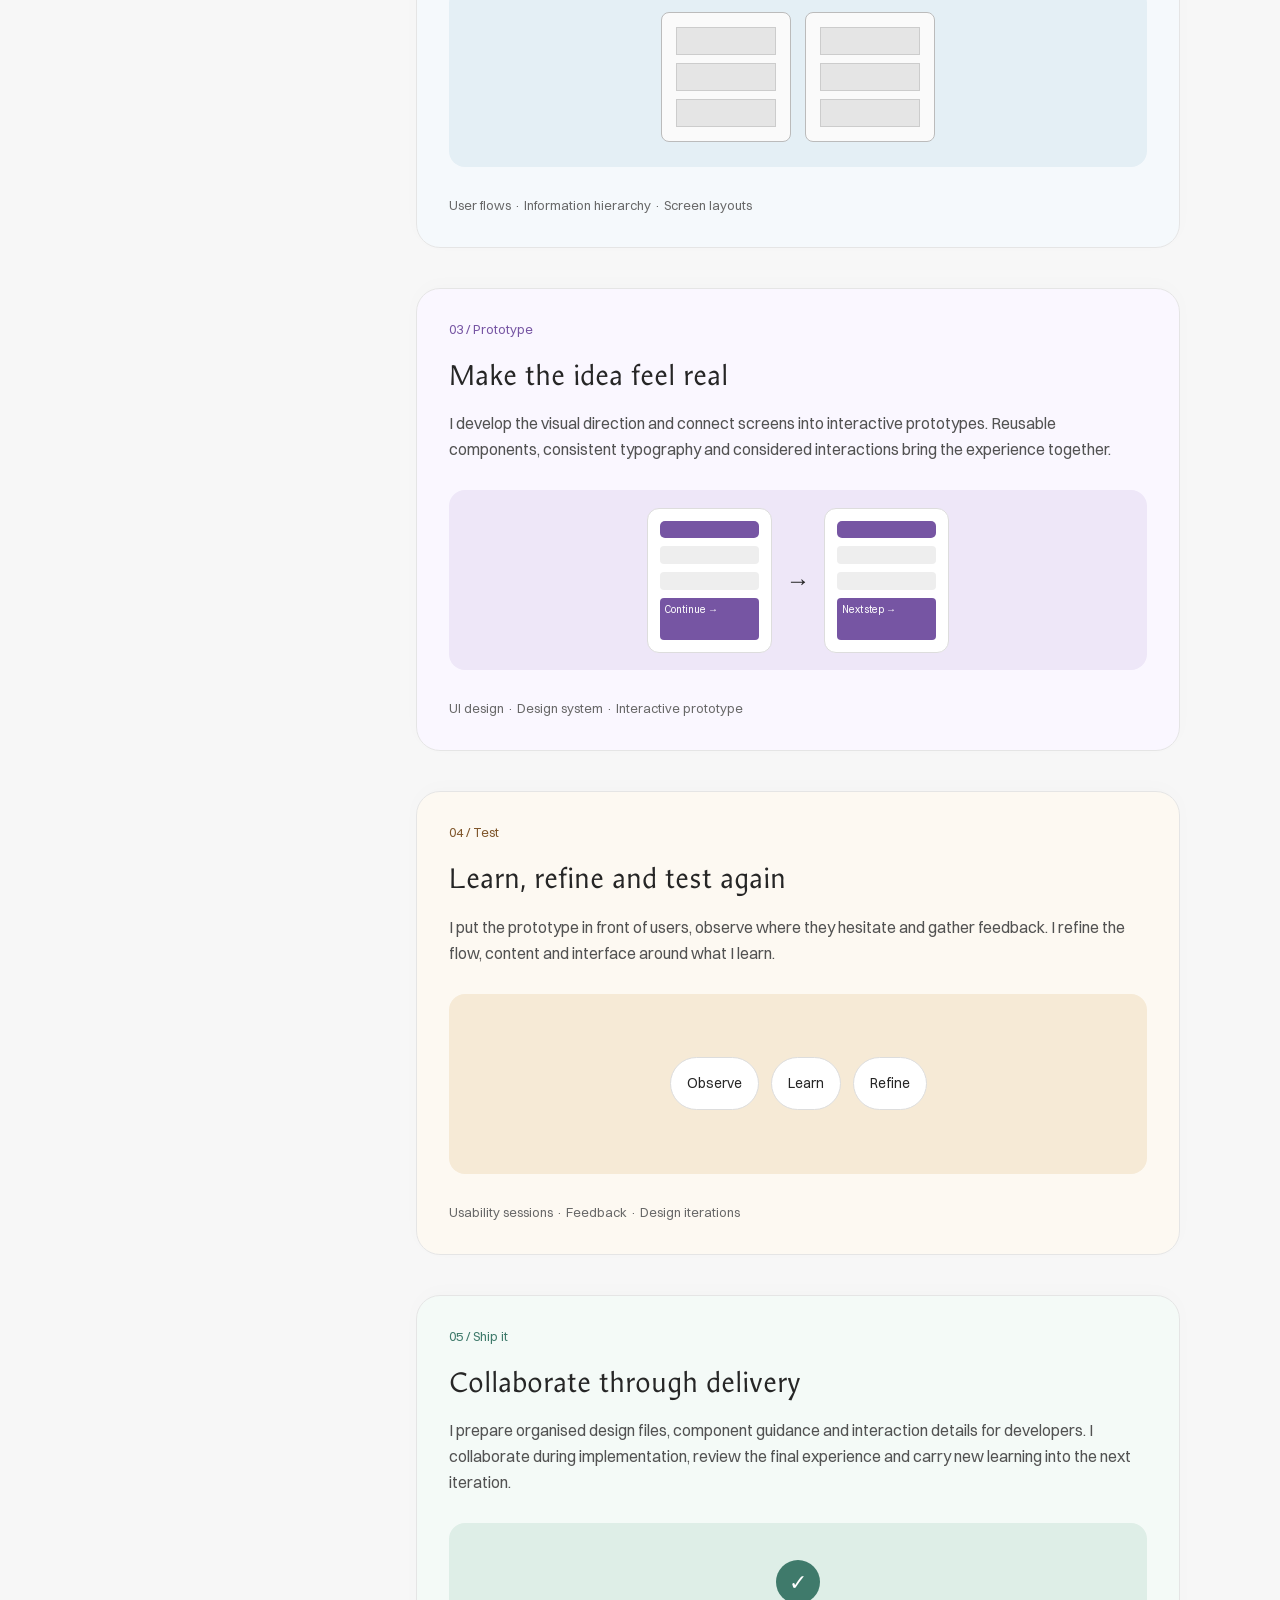
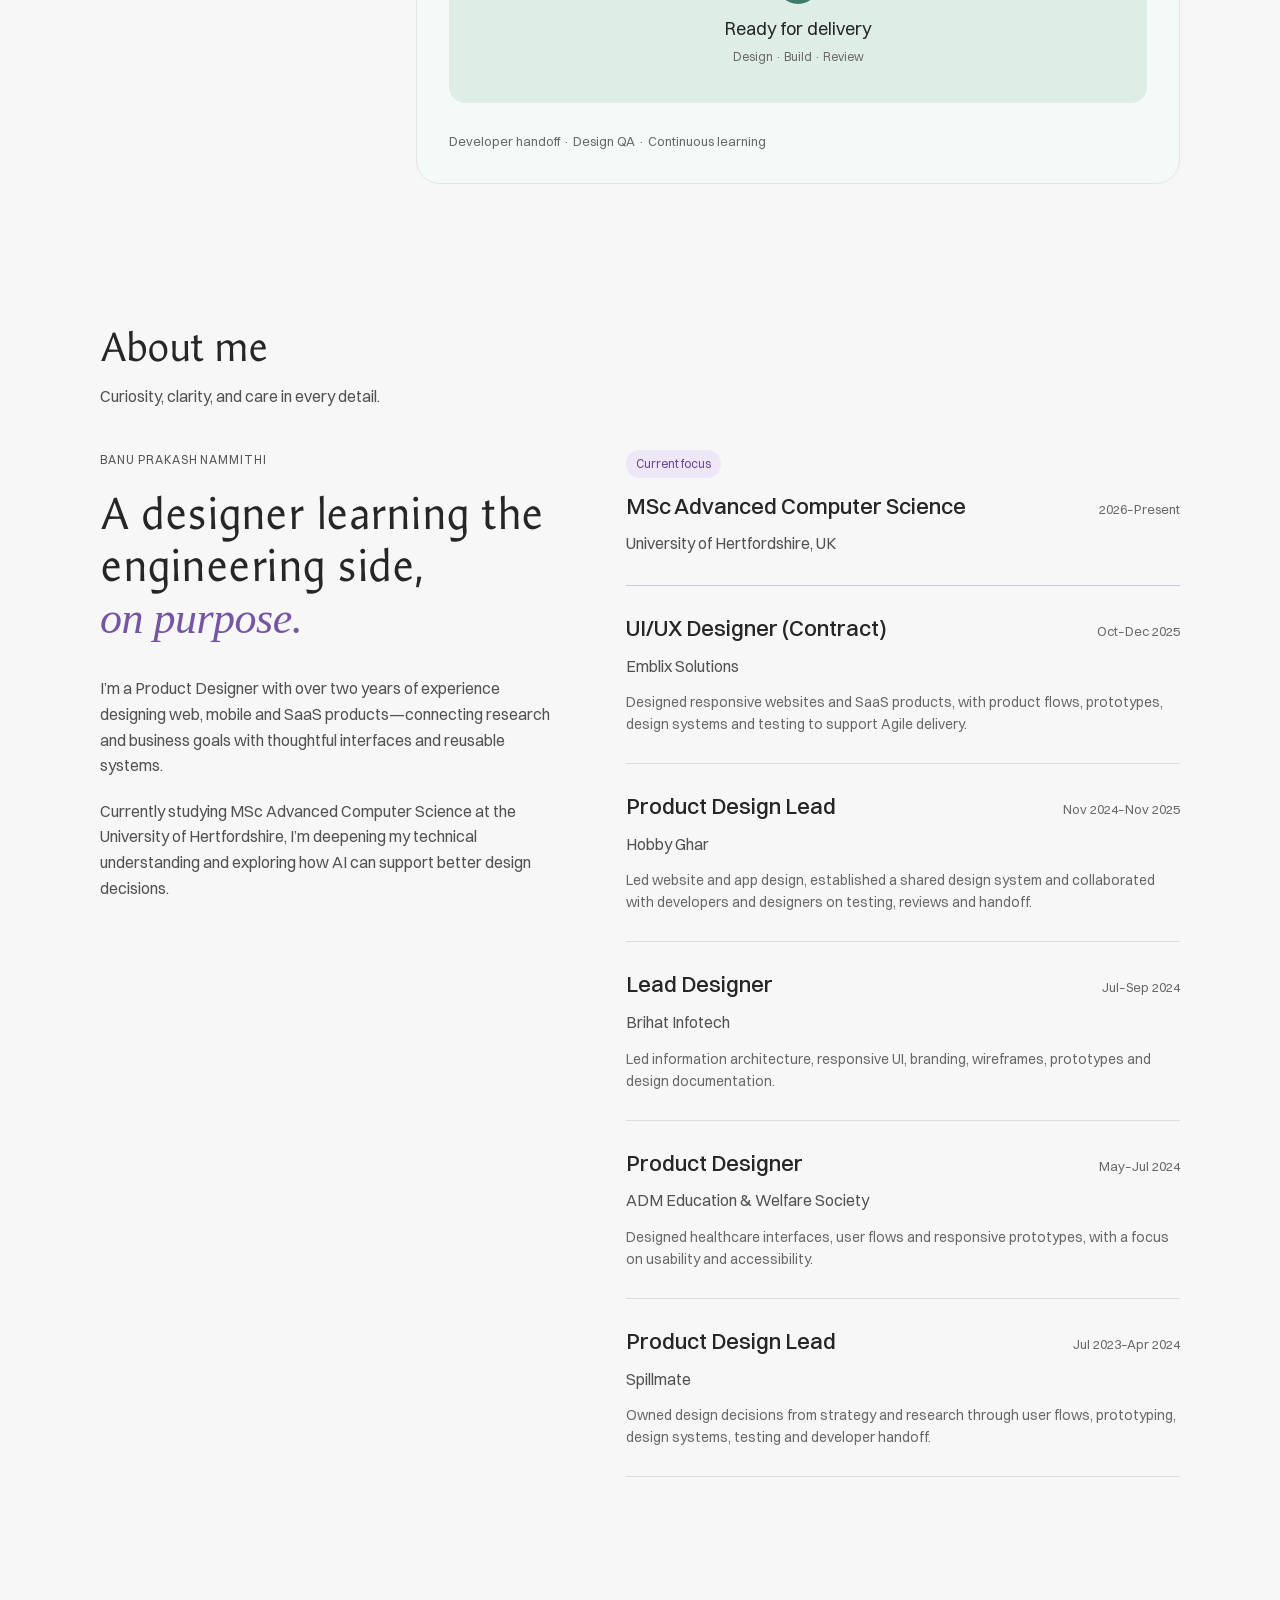
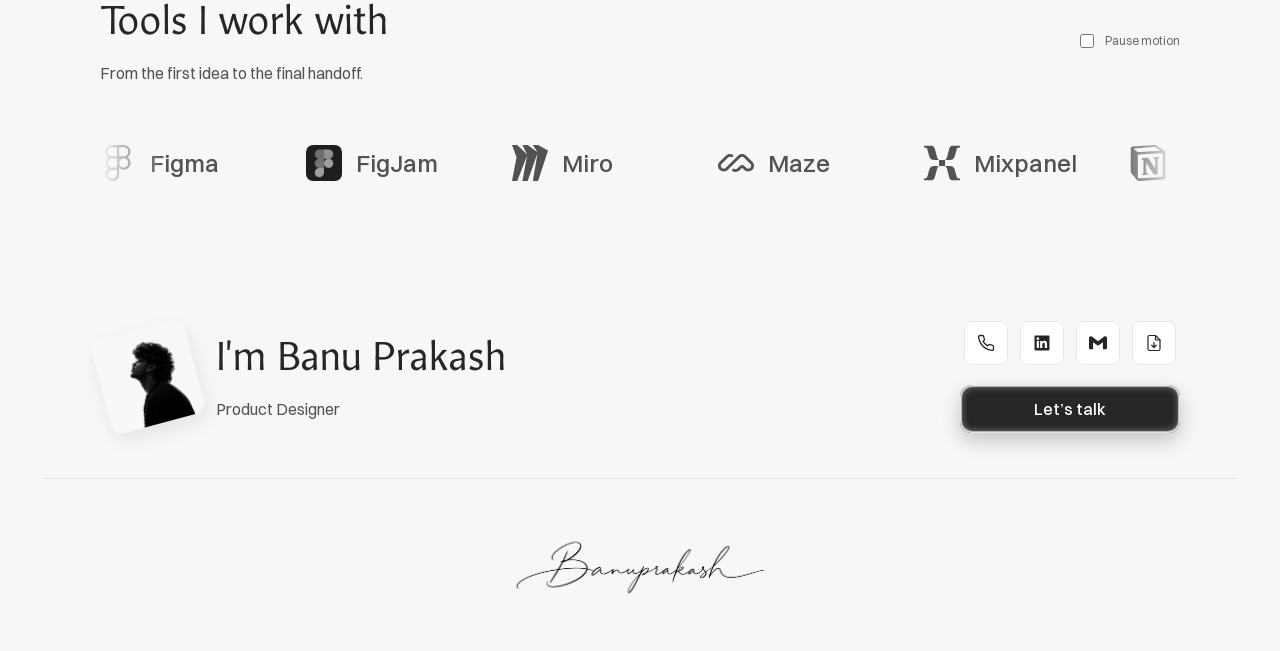
==== commit 0b86e14e: "Add downloadable resume PDF to portfolio footer socials" ====
--- a/index.html
+++ b/index.html
@@ -75,11 +75,11 @@
 <!-- End of headEnd -->
 <link href="./replica.css?v=detail-pages-1" rel="stylesheet"/><style>@font-face { font-family: "Inter"; src: url("./assets/5afd6099115c501379.woff2"); font-display: swap; font-style: normal; font-weight: 400; unicode-range: U+0000-00FF, U+0131, U+0152-0153, U+02BB-02BC, U+02C6, U+02DA, U+02DC, U+2000-206F, U+2070, U+2074-207E, U+2080-208E, U+20AC, U+2122, U+2191, U+2193, U+2212, U+2215, U+FEFF, U+FFFD }
 @font-face { font-family: "Inter"; src: url("./assets/1ef5587c1bcb244ced.woff2"); font-display: swap; font-style: italic; font-weight: 400; unicode-range: U+0000-00FF, U+0131, U+0152-0153, U+02BB-02BC, U+02C6, U+02DA, U+02DC, U+2000-206F, U+2070, U+2074-207E, U+2080-208E, U+20AC, U+2122, U+2191, U+2193, U+2212, U+2215, U+FEFF, U+FFFD }
-@font-face { font-family: "Inter"; src: url("./assets/d46eff7ad0e61acac1.woff2"); font-display: swap; font-style: normal; font-weight: 600; unicode-range: U+0000-00FF, U+0131, U+0152-0153, U+02BB-02BC, U+02C6, U+02DA, U+02DC, U+2000-206F, U+2070, U+2074-207E, U+2080-208E, U+20AC, U+2122, U+2191, U+2193, U+2212, U+2215, U+FEFF, U+FFFD }</style><link rel="stylesheet" href="./portfolio-polish.css?v=9"><link rel="stylesheet" href="./design-flow.css?v=4"/><link rel="stylesheet" href="./about-career.css?v=1"/><link rel="stylesheet" href="./tools-strip.css?v=2"/></head>
+@font-face { font-family: "Inter"; src: url("./assets/d46eff7ad0e61acac1.woff2"); font-display: swap; font-style: normal; font-weight: 600; unicode-range: U+0000-00FF, U+0131, U+0152-0153, U+02BB-02BC, U+02C6, U+02DA, U+02DC, U+2000-206F, U+2070, U+2074-207E, U+2080-208E, U+20AC, U+2122, U+2191, U+2193, U+2212, U+2215, U+FEFF, U+FFFD }</style><link rel="stylesheet" href="./portfolio-polish.css?v=10"><link rel="stylesheet" href="./design-flow.css?v=4"/><link rel="stylesheet" href="./about-career.css?v=1"/><link rel="stylesheet" href="./tools-strip.css?v=2"/></head>
 <body>
 <!-- Start of bodyStart -->
 <!-- End of bodyStart -->
-<div data-framer-generated-page="" data-framer-hydrate-v2='{"routeId":"augiA20Il","localeId":"default","breakpoints":[{"hash":"72rtr7","mediaQuery":"(min-width: 1200px)"},{"hash":"fru6vu","mediaQuery":"(min-width: 810px) and (max-width: 1199.98px)"},{"hash":"11nxwty","mediaQuery":"(max-width: 809.98px)"},{"hash":"kpb8ig","mediaQuery":"(min-width: 1200px)"},{"hash":"1qby5b7","mediaQuery":"(min-width: 810px) and (max-width: 1199.98px)"},{"hash":"futza9","mediaQuery":"(max-width: 809.98px)"}]}' data-framer-page-optimized-at="2026-06-18T17:51:19.545Z" data-framer-ssr-released-at="2026-06-11T22:09:11.343Z" id="main"><!--$--><style data-framer-html-style="">:root body { background: var(--token-a9a2f0ad-2b87-4aa2-a82d-1ddda4a5b24b, rgb(247, 247, 247)); }</style><div class="framer-yz4OT framer-ssf5r framer-gWT6J framer-SITnw framer-kpb8ig" data-layout-template="true" style="min-height:100vh;width:auto"><div class="framer-y1vjpo-container"><!--$--><div style="position:absolute;inset:0;overflow:hidden"><div style="opacity:1;position:absolute;inset:0;z-index:1;mask-image:linear-gradient(to top, rgba(0, 0, 0, 0) 0%, rgba(0, 0, 0, 1) 12.5%, rgba(0, 0, 0, 1) 25%, rgba(0, 0, 0, 0) 37.5%);-webkit-mask-image:linear-gradient(to top, rgba(0, 0, 0, 0) 0%, rgba(0, 0, 0, 1) 12.5%, rgba(0, 0, 0, 1) 25%, rgba(0, 0, 0, 0) 37.5%);border-radius:0px;pointer-events:none;backdrop-filter:blur(0.15625px)"></div><div style="opacity:1;position:absolute;inset:0;z-index:2;mask-image:linear-gradient(to top, rgba(0, 0, 0, 0) 12.5%, rgba(0, 0, 0, 1) 25%, rgba(0, 0, 0, 1) 37.5%, rgba(0, 0, 0, 0) 50%);-webkit-mask-image:linear-gradient(to top, rgba(0, 0, 0, 0) 12.5%, rgba(0, 0, 0, 1) 25%, rgba(0, 0, 0, 1) 37.5%, rgba(0, 0, 0, 0) 50%);border-radius:0px;pointer-events:none;backdrop-filter:blur(0.3125px)"></div><div style="opacity:1;position:absolute;inset:0;z-index:3;mask-image:linear-gradient(to top, rgba(0, 0, 0, 0) 25%, rgba(0, 0, 0, 1) 37.5%, rgba(0, 0, 0, 1) 50%, rgba(0, 0, 0, 0) 62.5%);-webkit-mask-image:linear-gradient(to top, rgba(0, 0, 0, 0) 25%, rgba(0, 0, 0, 1) 37.5%, rgba(0, 0, 0, 1) 50%, rgba(0, 0, 0, 0) 62.5%);border-radius:0px;pointer-events:none;backdrop-filter:blur(0.625px)"></div><div style="opacity:1;position:absolute;inset:0;z-index:4;mask-image:linear-gradient(to top, rgba(0, 0, 0, 0) 37.5%, rgba(0, 0, 0, 1) 50%, rgba(0, 0, 0, 1) 62.5%, rgba(0, 0, 0, 0) 75%);-webkit-mask-image:linear-gradient(to top, rgba(0, 0, 0, 0) 37.5%, rgba(0, 0, 0, 1) 50%, rgba(0, 0, 0, 1) 62.5%, rgba(0, 0, 0, 0) 75%);border-radius:0px;pointer-events:none;backdrop-filter:blur(1.25px)"></div><div style="opacity:1;position:absolute;inset:0;z-index:5;mask-image:linear-gradient(to top, rgba(0, 0, 0, 0) 50%, rgba(0, 0, 0, 1) 62.5%, rgba(0, 0, 0, 1) 75%, rgba(0, 0, 0, 0) 87.5%);-webkit-mask-image:linear-gradient(to top, rgba(0, 0, 0, 0) 50%, rgba(0, 0, 0, 1) 62.5%, rgba(0, 0, 0, 1) 75%, rgba(0, 0, 0, 0) 87.5%);border-radius:0px;pointer-events:none;backdrop-filter:blur(2.5px)"></div><div style="opacity:1;position:absolute;inset:0;z-index:6;mask-image:linear-gradient(to top, rgba(0, 0, 0, 0) 62.5%, rgba(0, 0, 0, 1) 75%, rgba(0, 0, 0, 1) 87.5%, rgba(0, 0, 0, 0) 100%);-webkit-mask-image:linear-gradient(to top, rgba(0, 0, 0, 0) 62.5%, rgba(0, 0, 0, 1) 75%, rgba(0, 0, 0, 1) 87.5%, rgba(0, 0, 0, 0) 100%);border-radius:0px;pointer-events:none;backdrop-filter:blur(5px)"></div><div style="opacity:1;position:absolute;inset:0;z-index:7;mask-image:linear-gradient(to top, rgba(0, 0, 0, 0) 75%, rgba(0, 0, 0, 1) 87.5%, rgba(0, 0, 0, 1) 100%);-webkit-mask-image:linear-gradient(to top, rgba(0, 0, 0, 0) 75%, rgba(0, 0, 0, 1) 87.5%, rgba(0, 0, 0, 1) 100%);border-radius:0px;pointer-events:none;backdrop-filter:blur(10px)"></div><div style="opacity:1;position:absolute;inset:0;z-index:8;mask-image:linear-gradient(to top, rgba(0, 0, 0, 0) 87.5%, rgba(0, 0, 0, 1) 100%);-webkit-mask-image:linear-gradient(to top, rgba(0, 0, 0, 0) 87.5%, rgba(0, 0, 0, 1) 100%);border-radius:0px;pointer-events:none;backdrop-filter:blur(20px)"></div></div><!--/$--></div><div class="framer-19oglp8" data-framer-appear-id="19oglp8" data-framer-layout-hint-center-x="true" style="opacity:1;transform:translateX(-50%)"><!--$--><div class="ssr-variant"><div class="framer-m6ff52-container"><!--$--><a class="framer-6Z4aL framer-1v8lje3 framer-v-1v8lje3 framer-1tx08i4" data-framer-name="Desktop" href="./#home"><img height="40" width="42" alt="" class="banu-header-logo" src="[data-uri]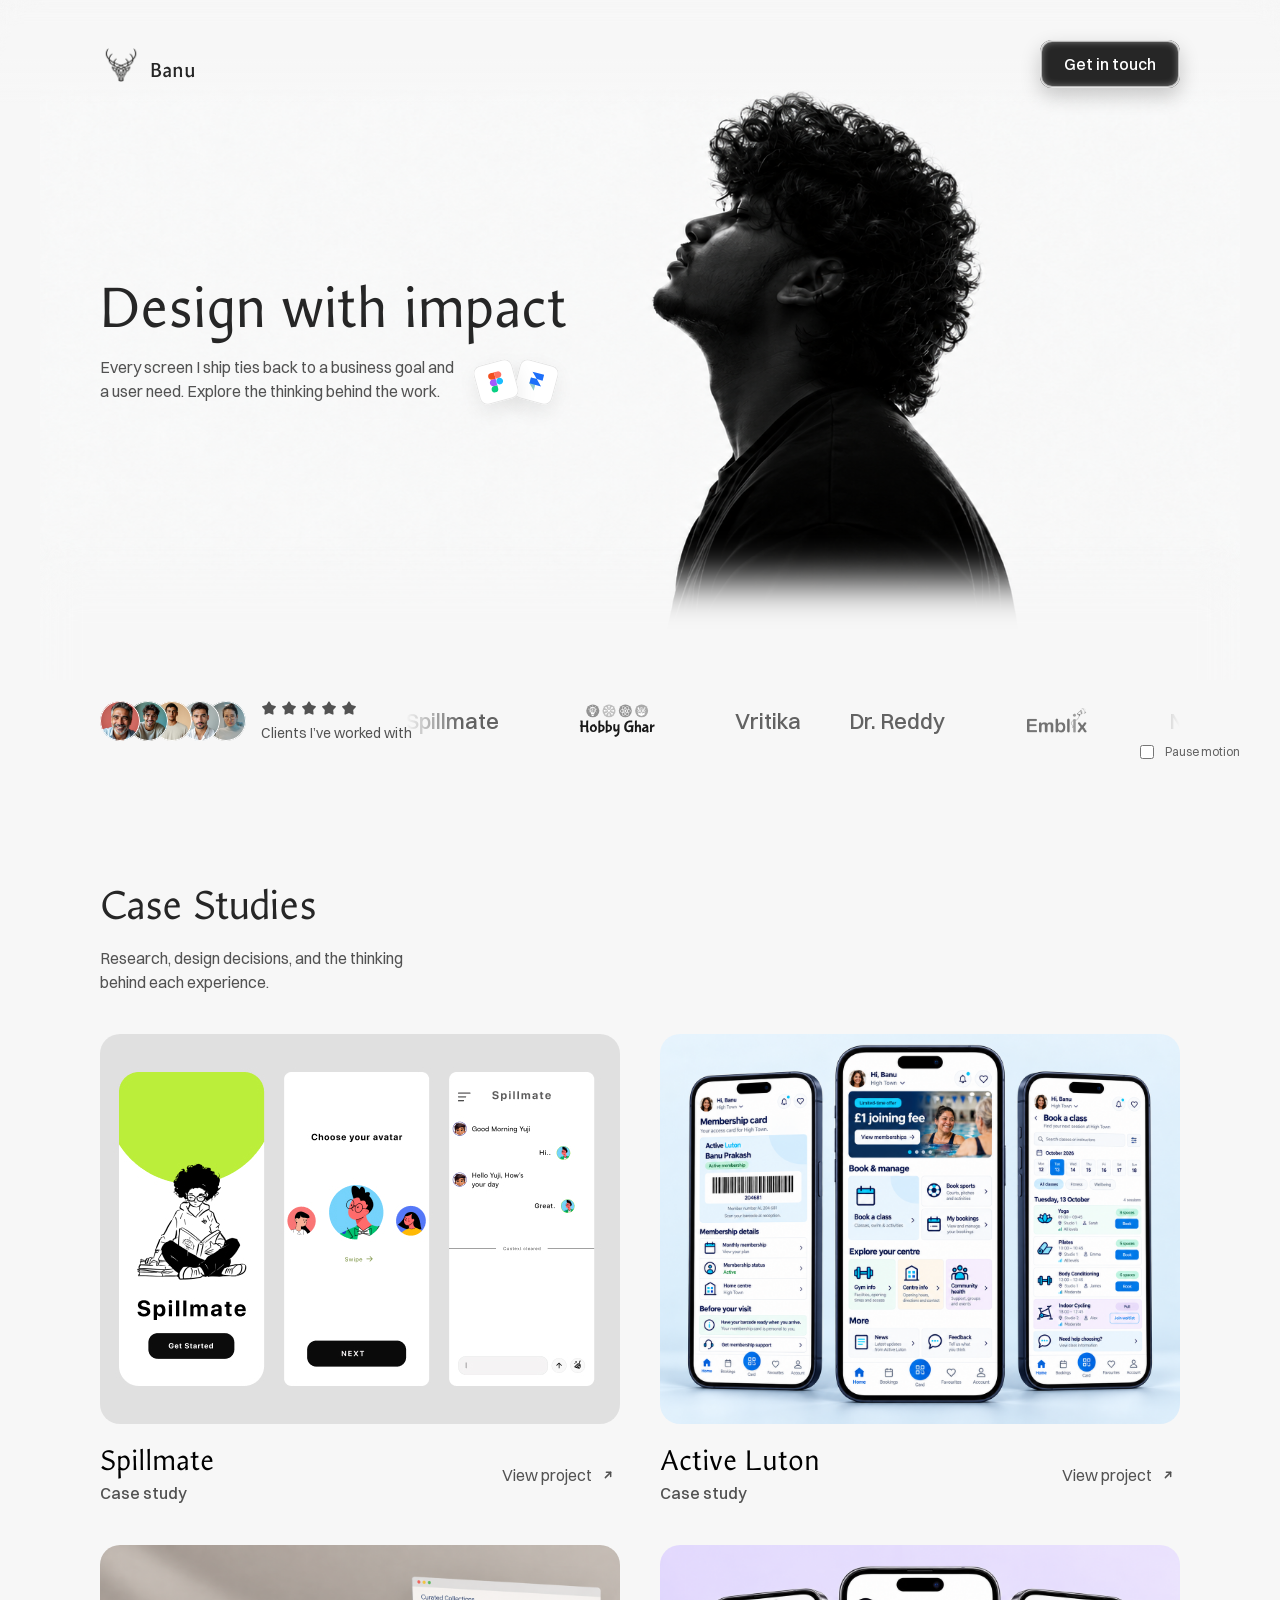
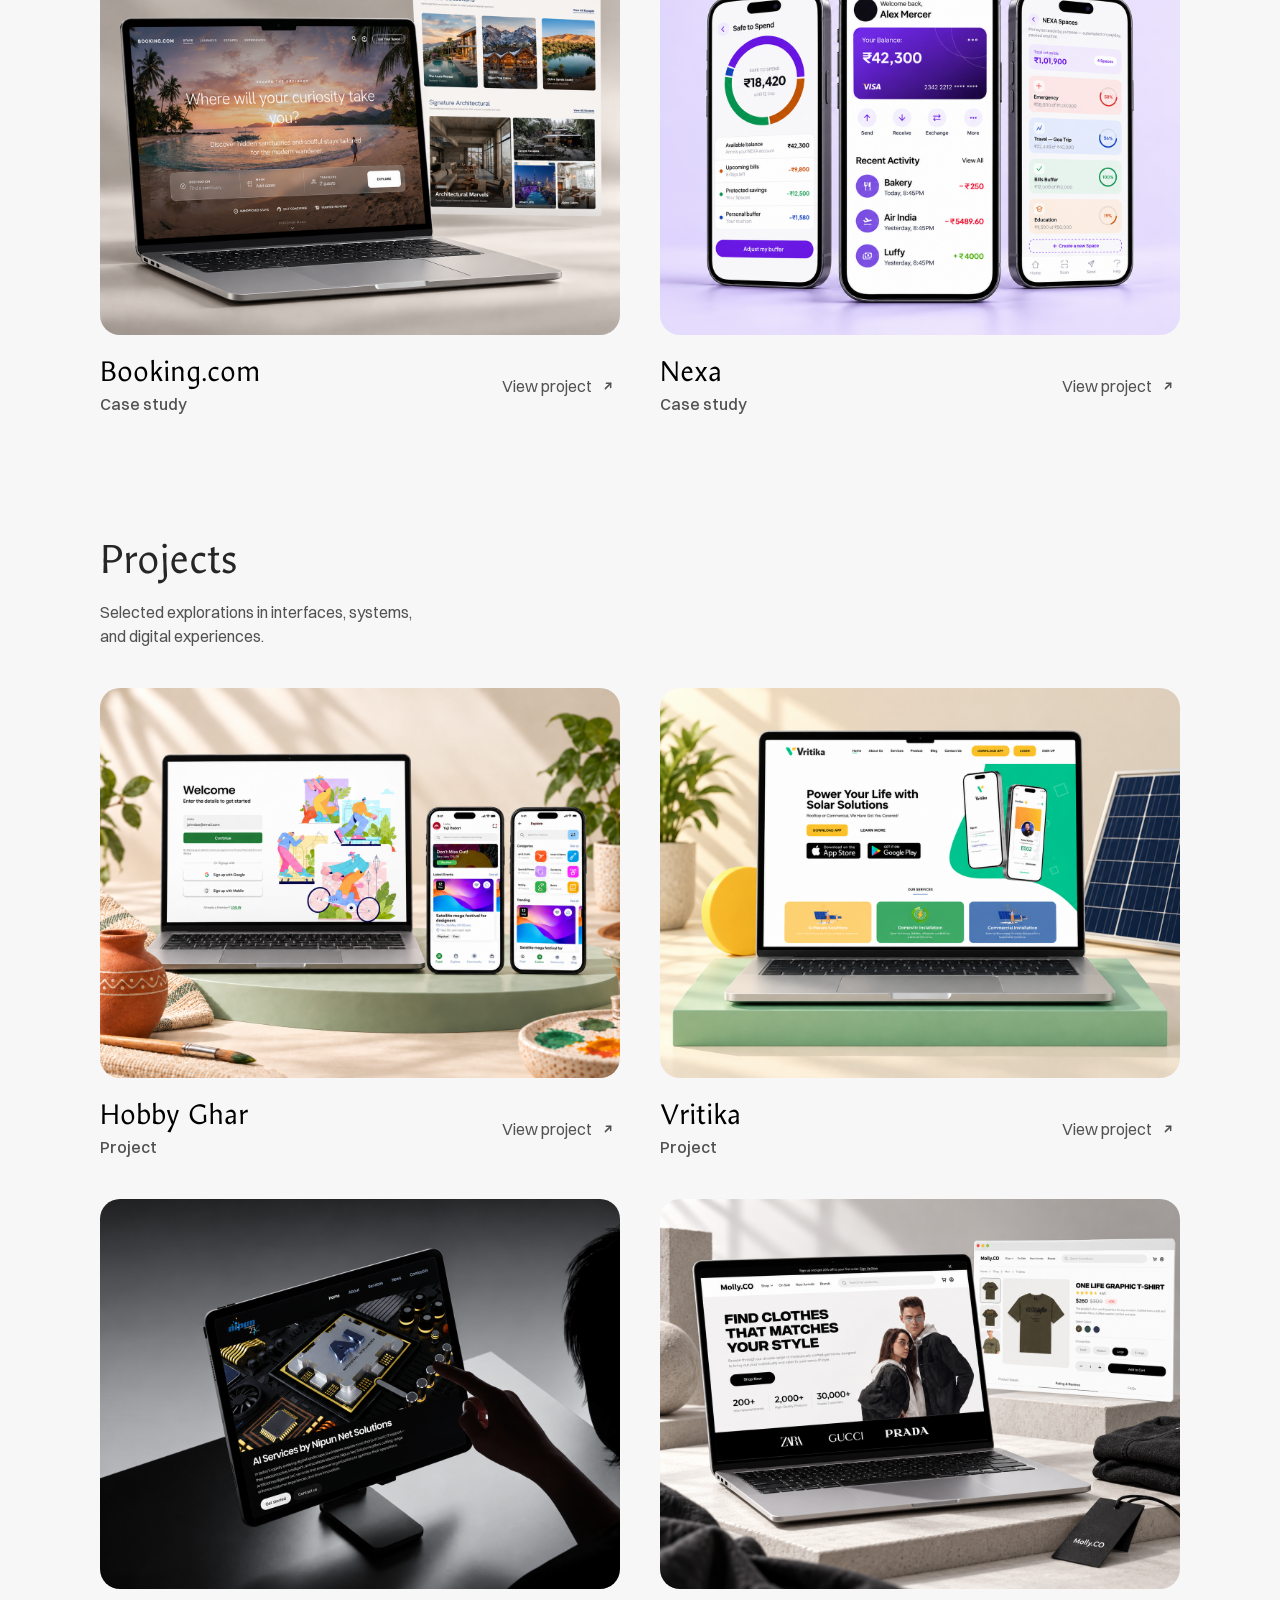
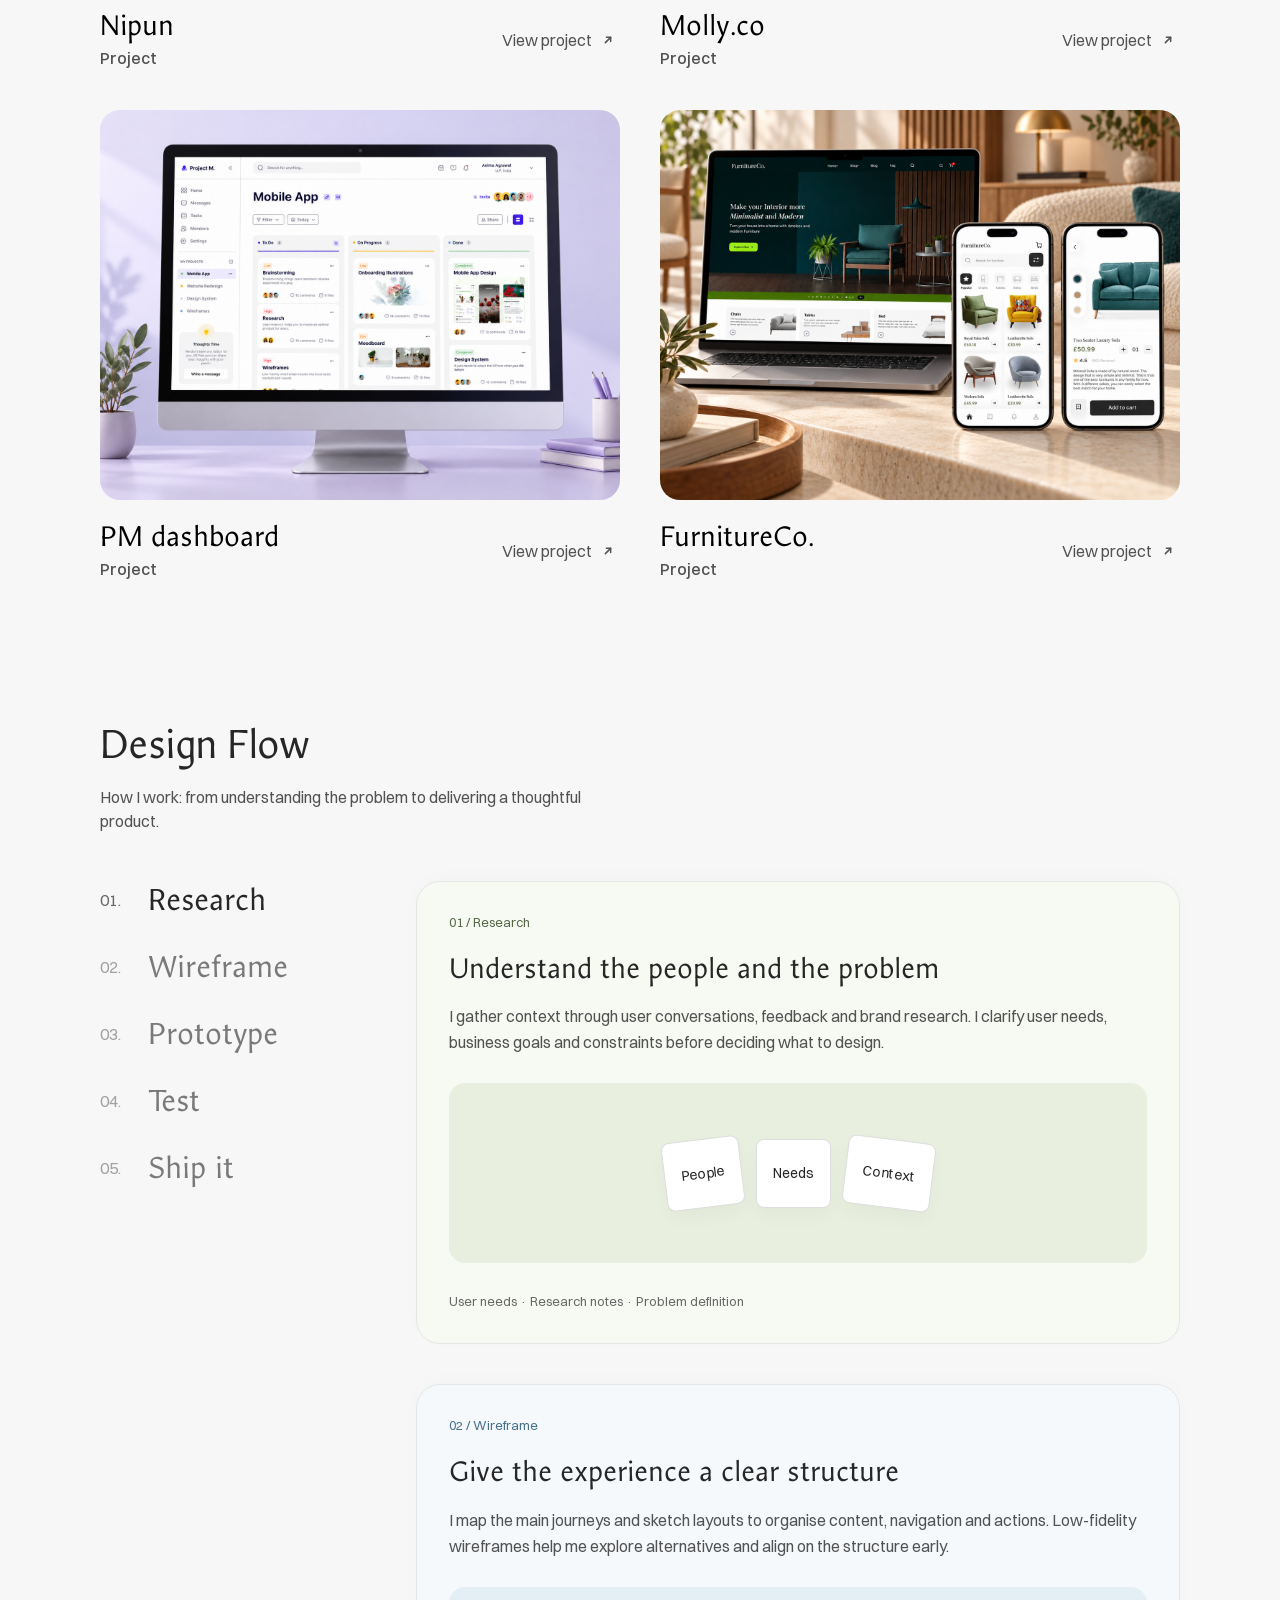
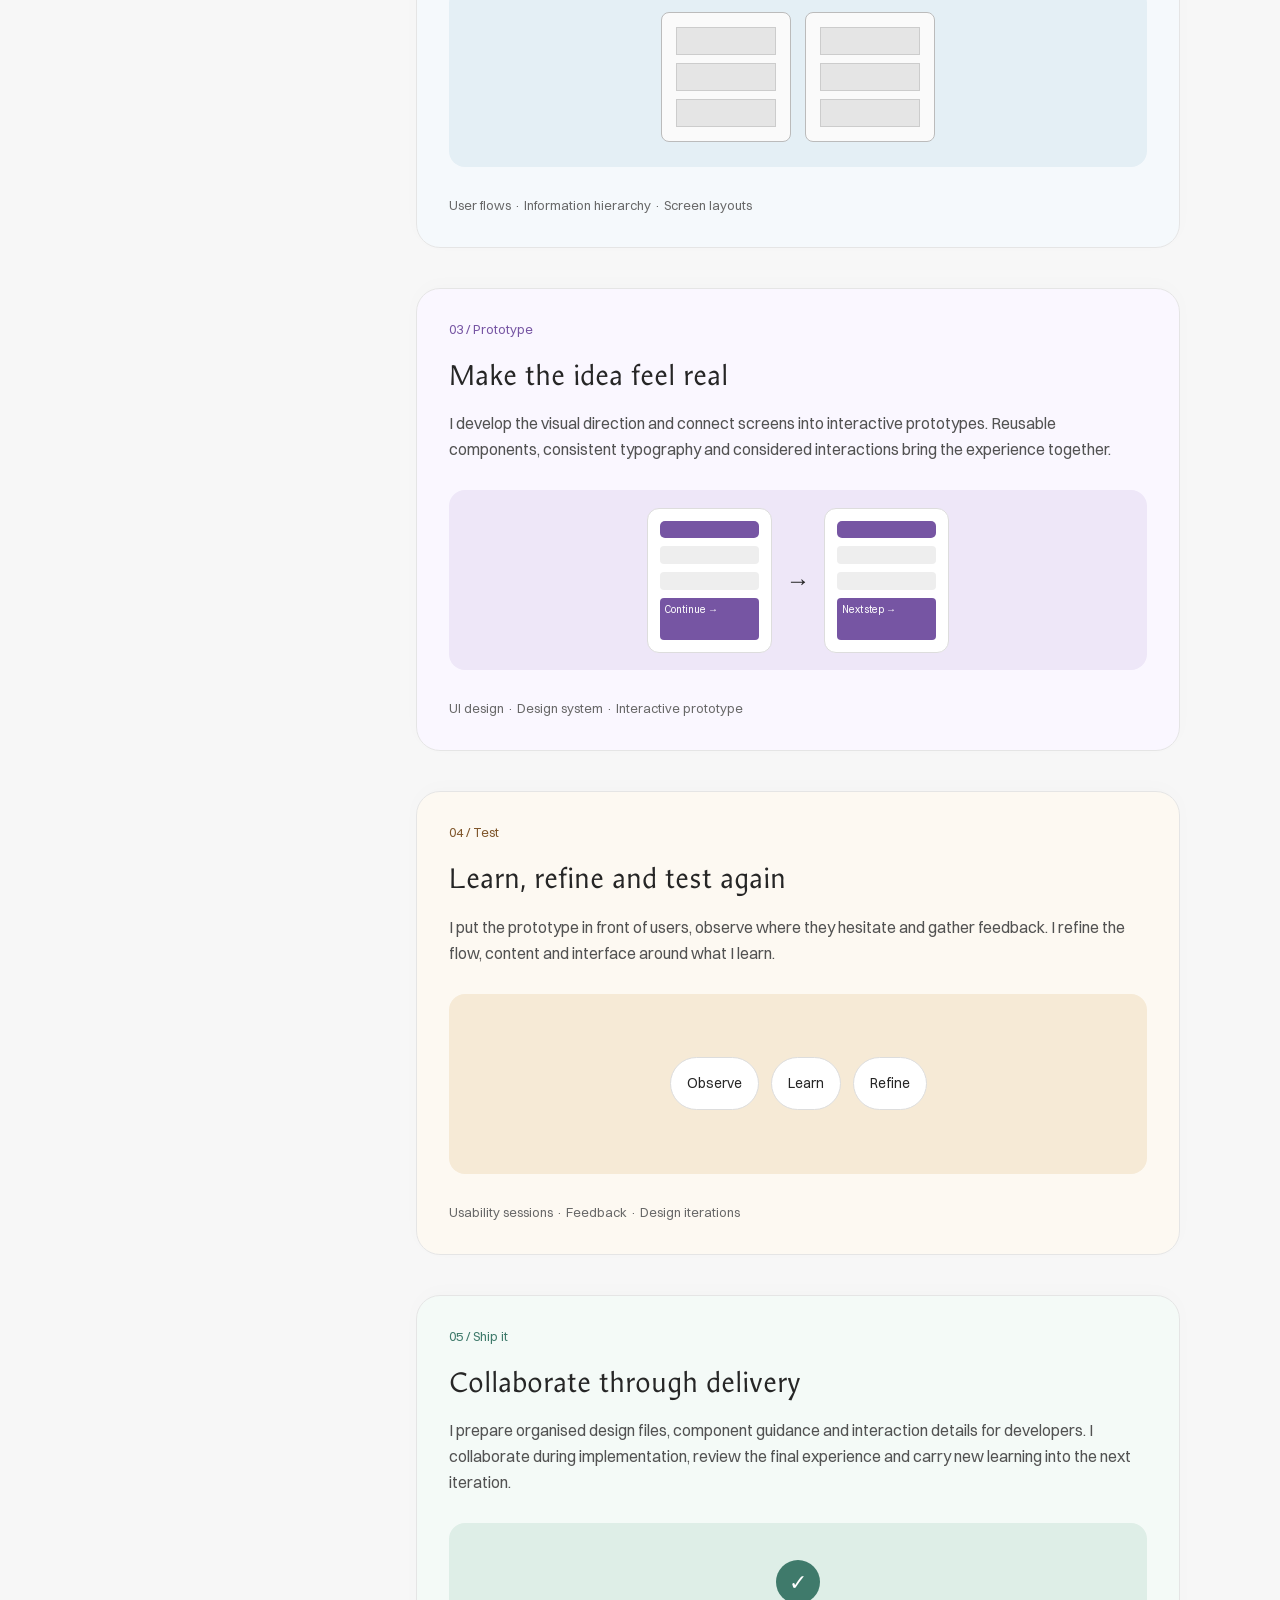
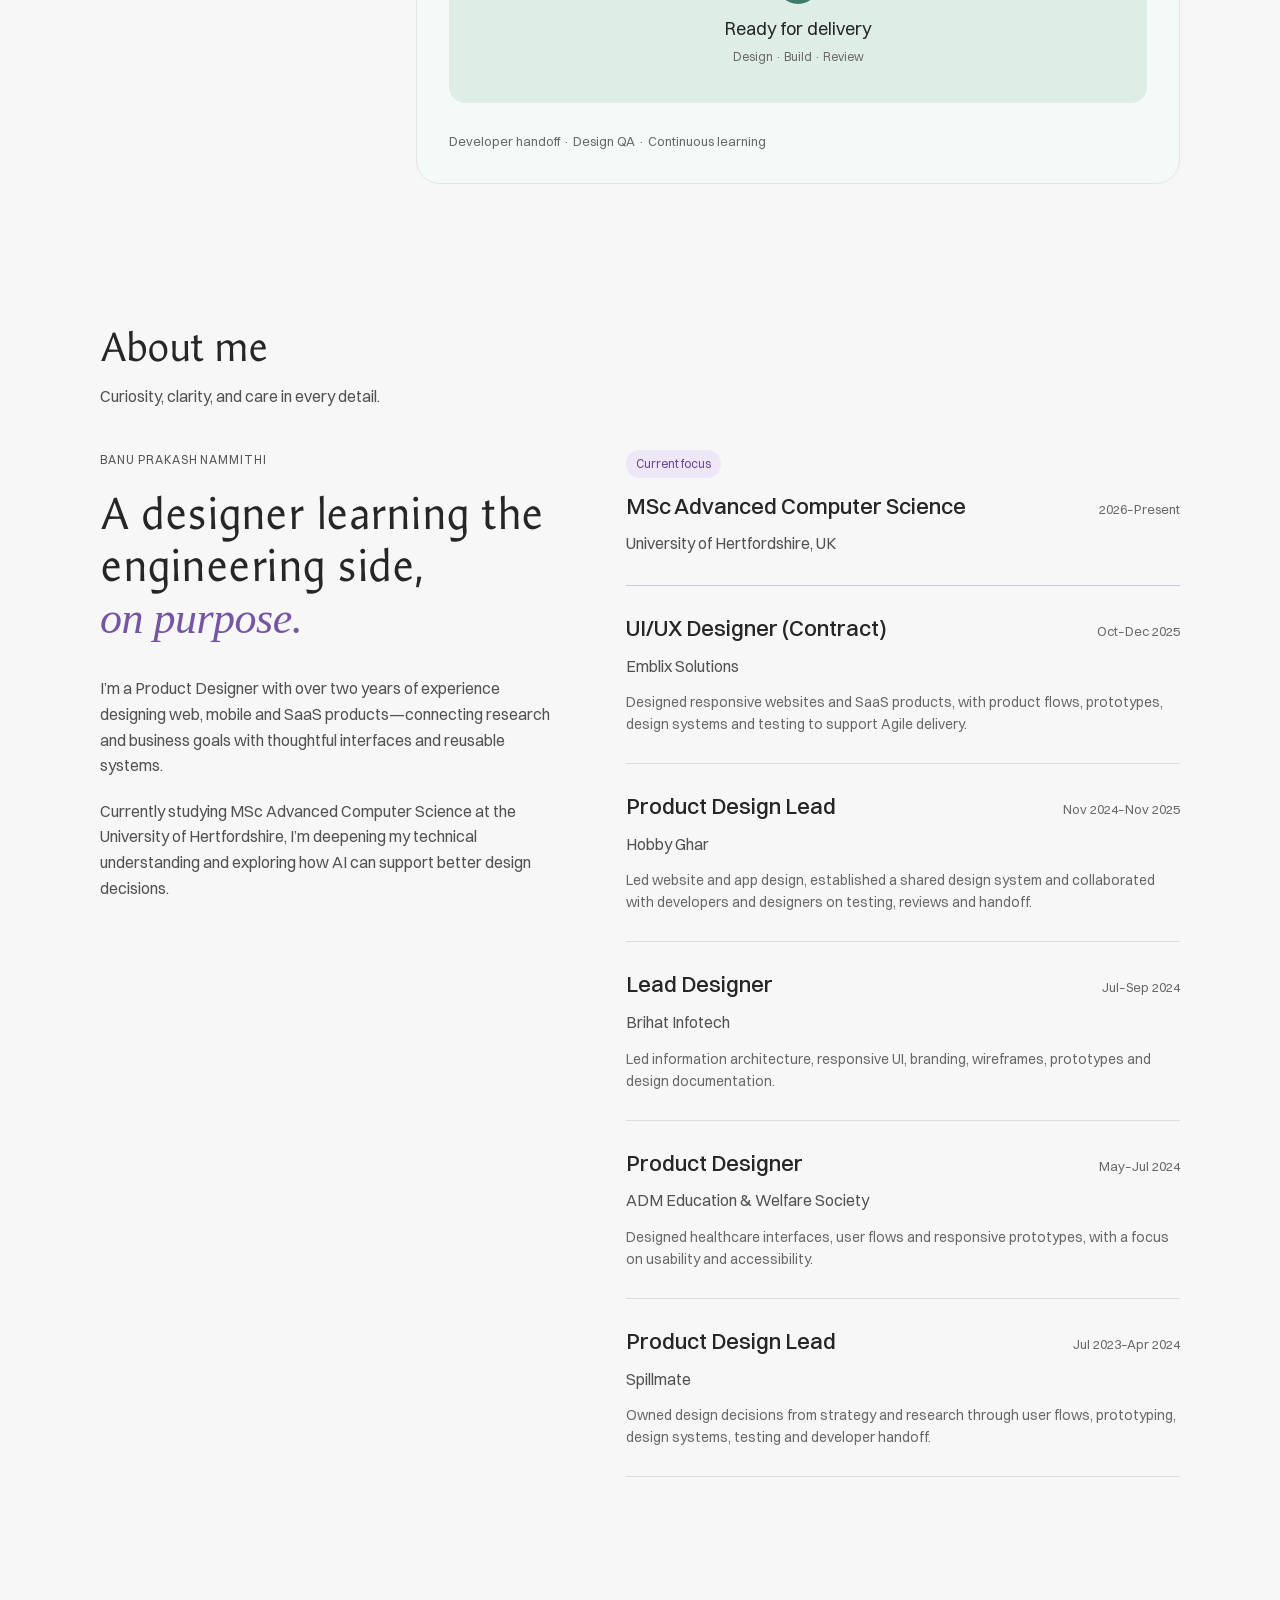
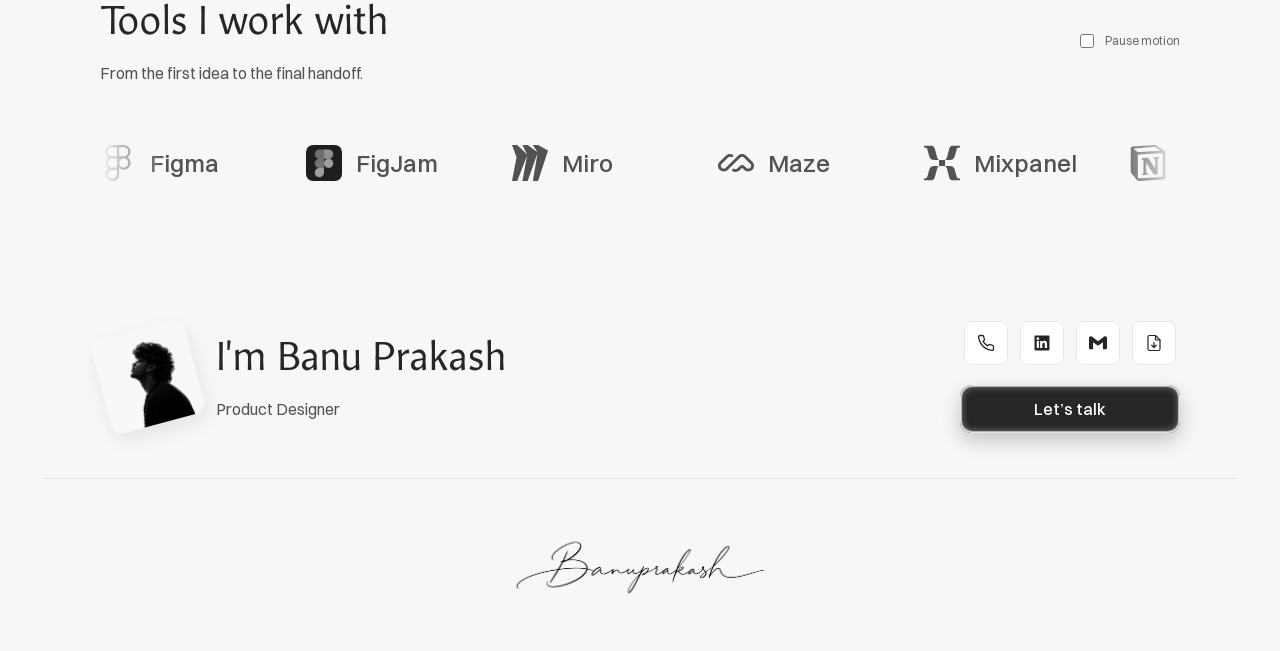
==== commit 59596c08: "Open Gmail compose with recipient and professional subject" ====
--- a/index.html
+++ b/index.html
@@ -79,7 +79,7 @@
 <body>
 <!-- Start of bodyStart -->
 <!-- End of bodyStart -->
-<div data-framer-generated-page="" data-framer-hydrate-v2='{"routeId":"augiA20Il","localeId":"default","breakpoints":[{"hash":"72rtr7","mediaQuery":"(min-width: 1200px)"},{"hash":"fru6vu","mediaQuery":"(min-width: 810px) and (max-width: 1199.98px)"},{"hash":"11nxwty","mediaQuery":"(max-width: 809.98px)"},{"hash":"kpb8ig","mediaQuery":"(min-width: 1200px)"},{"hash":"1qby5b7","mediaQuery":"(min-width: 810px) and (max-width: 1199.98px)"},{"hash":"futza9","mediaQuery":"(max-width: 809.98px)"}]}' data-framer-page-optimized-at="2026-06-18T17:51:19.545Z" data-framer-ssr-released-at="2026-06-11T22:09:11.343Z" id="main"><!--$--><style data-framer-html-style="">:root body { background: var(--token-a9a2f0ad-2b87-4aa2-a82d-1ddda4a5b24b, rgb(247, 247, 247)); }</style><div class="framer-yz4OT framer-ssf5r framer-gWT6J framer-SITnw framer-kpb8ig" data-layout-template="true" style="min-height:100vh;width:auto"><div class="framer-y1vjpo-container"><!--$--><div style="position:absolute;inset:0;overflow:hidden"><div style="opacity:1;position:absolute;inset:0;z-index:1;mask-image:linear-gradient(to top, rgba(0, 0, 0, 0) 0%, rgba(0, 0, 0, 1) 12.5%, rgba(0, 0, 0, 1) 25%, rgba(0, 0, 0, 0) 37.5%);-webkit-mask-image:linear-gradient(to top, rgba(0, 0, 0, 0) 0%, rgba(0, 0, 0, 1) 12.5%, rgba(0, 0, 0, 1) 25%, rgba(0, 0, 0, 0) 37.5%);border-radius:0px;pointer-events:none;backdrop-filter:blur(0.15625px)"></div><div style="opacity:1;position:absolute;inset:0;z-index:2;mask-image:linear-gradient(to top, rgba(0, 0, 0, 0) 12.5%, rgba(0, 0, 0, 1) 25%, rgba(0, 0, 0, 1) 37.5%, rgba(0, 0, 0, 0) 50%);-webkit-mask-image:linear-gradient(to top, rgba(0, 0, 0, 0) 12.5%, rgba(0, 0, 0, 1) 25%, rgba(0, 0, 0, 1) 37.5%, rgba(0, 0, 0, 0) 50%);border-radius:0px;pointer-events:none;backdrop-filter:blur(0.3125px)"></div><div style="opacity:1;position:absolute;inset:0;z-index:3;mask-image:linear-gradient(to top, rgba(0, 0, 0, 0) 25%, rgba(0, 0, 0, 1) 37.5%, rgba(0, 0, 0, 1) 50%, rgba(0, 0, 0, 0) 62.5%);-webkit-mask-image:linear-gradient(to top, rgba(0, 0, 0, 0) 25%, rgba(0, 0, 0, 1) 37.5%, rgba(0, 0, 0, 1) 50%, rgba(0, 0, 0, 0) 62.5%);border-radius:0px;pointer-events:none;backdrop-filter:blur(0.625px)"></div><div style="opacity:1;position:absolute;inset:0;z-index:4;mask-image:linear-gradient(to top, rgba(0, 0, 0, 0) 37.5%, rgba(0, 0, 0, 1) 50%, rgba(0, 0, 0, 1) 62.5%, rgba(0, 0, 0, 0) 75%);-webkit-mask-image:linear-gradient(to top, rgba(0, 0, 0, 0) 37.5%, rgba(0, 0, 0, 1) 50%, rgba(0, 0, 0, 1) 62.5%, rgba(0, 0, 0, 0) 75%);border-radius:0px;pointer-events:none;backdrop-filter:blur(1.25px)"></div><div style="opacity:1;position:absolute;inset:0;z-index:5;mask-image:linear-gradient(to top, rgba(0, 0, 0, 0) 50%, rgba(0, 0, 0, 1) 62.5%, rgba(0, 0, 0, 1) 75%, rgba(0, 0, 0, 0) 87.5%);-webkit-mask-image:linear-gradient(to top, rgba(0, 0, 0, 0) 50%, rgba(0, 0, 0, 1) 62.5%, rgba(0, 0, 0, 1) 75%, rgba(0, 0, 0, 0) 87.5%);border-radius:0px;pointer-events:none;backdrop-filter:blur(2.5px)"></div><div style="opacity:1;position:absolute;inset:0;z-index:6;mask-image:linear-gradient(to top, rgba(0, 0, 0, 0) 62.5%, rgba(0, 0, 0, 1) 75%, rgba(0, 0, 0, 1) 87.5%, rgba(0, 0, 0, 0) 100%);-webkit-mask-image:linear-gradient(to top, rgba(0, 0, 0, 0) 62.5%, rgba(0, 0, 0, 1) 75%, rgba(0, 0, 0, 1) 87.5%, rgba(0, 0, 0, 0) 100%);border-radius:0px;pointer-events:none;backdrop-filter:blur(5px)"></div><div style="opacity:1;position:absolute;inset:0;z-index:7;mask-image:linear-gradient(to top, rgba(0, 0, 0, 0) 75%, rgba(0, 0, 0, 1) 87.5%, rgba(0, 0, 0, 1) 100%);-webkit-mask-image:linear-gradient(to top, rgba(0, 0, 0, 0) 75%, rgba(0, 0, 0, 1) 87.5%, rgba(0, 0, 0, 1) 100%);border-radius:0px;pointer-events:none;backdrop-filter:blur(10px)"></div><div style="opacity:1;position:absolute;inset:0;z-index:8;mask-image:linear-gradient(to top, rgba(0, 0, 0, 0) 87.5%, rgba(0, 0, 0, 1) 100%);-webkit-mask-image:linear-gradient(to top, rgba(0, 0, 0, 0) 87.5%, rgba(0, 0, 0, 1) 100%);border-radius:0px;pointer-events:none;backdrop-filter:blur(20px)"></div></div><!--/$--></div><div class="framer-19oglp8" data-framer-appear-id="19oglp8" data-framer-layout-hint-center-x="true" style="opacity:1;transform:translateX(-50%)"><!--$--><div class="ssr-variant"><div class="framer-m6ff52-container"><!--$--><a class="framer-6Z4aL framer-1v8lje3 framer-v-1v8lje3 framer-1tx08i4" data-framer-name="Desktop" href="./#home"><img height="40" width="42" alt="" class="banu-header-logo" src="[data-uri]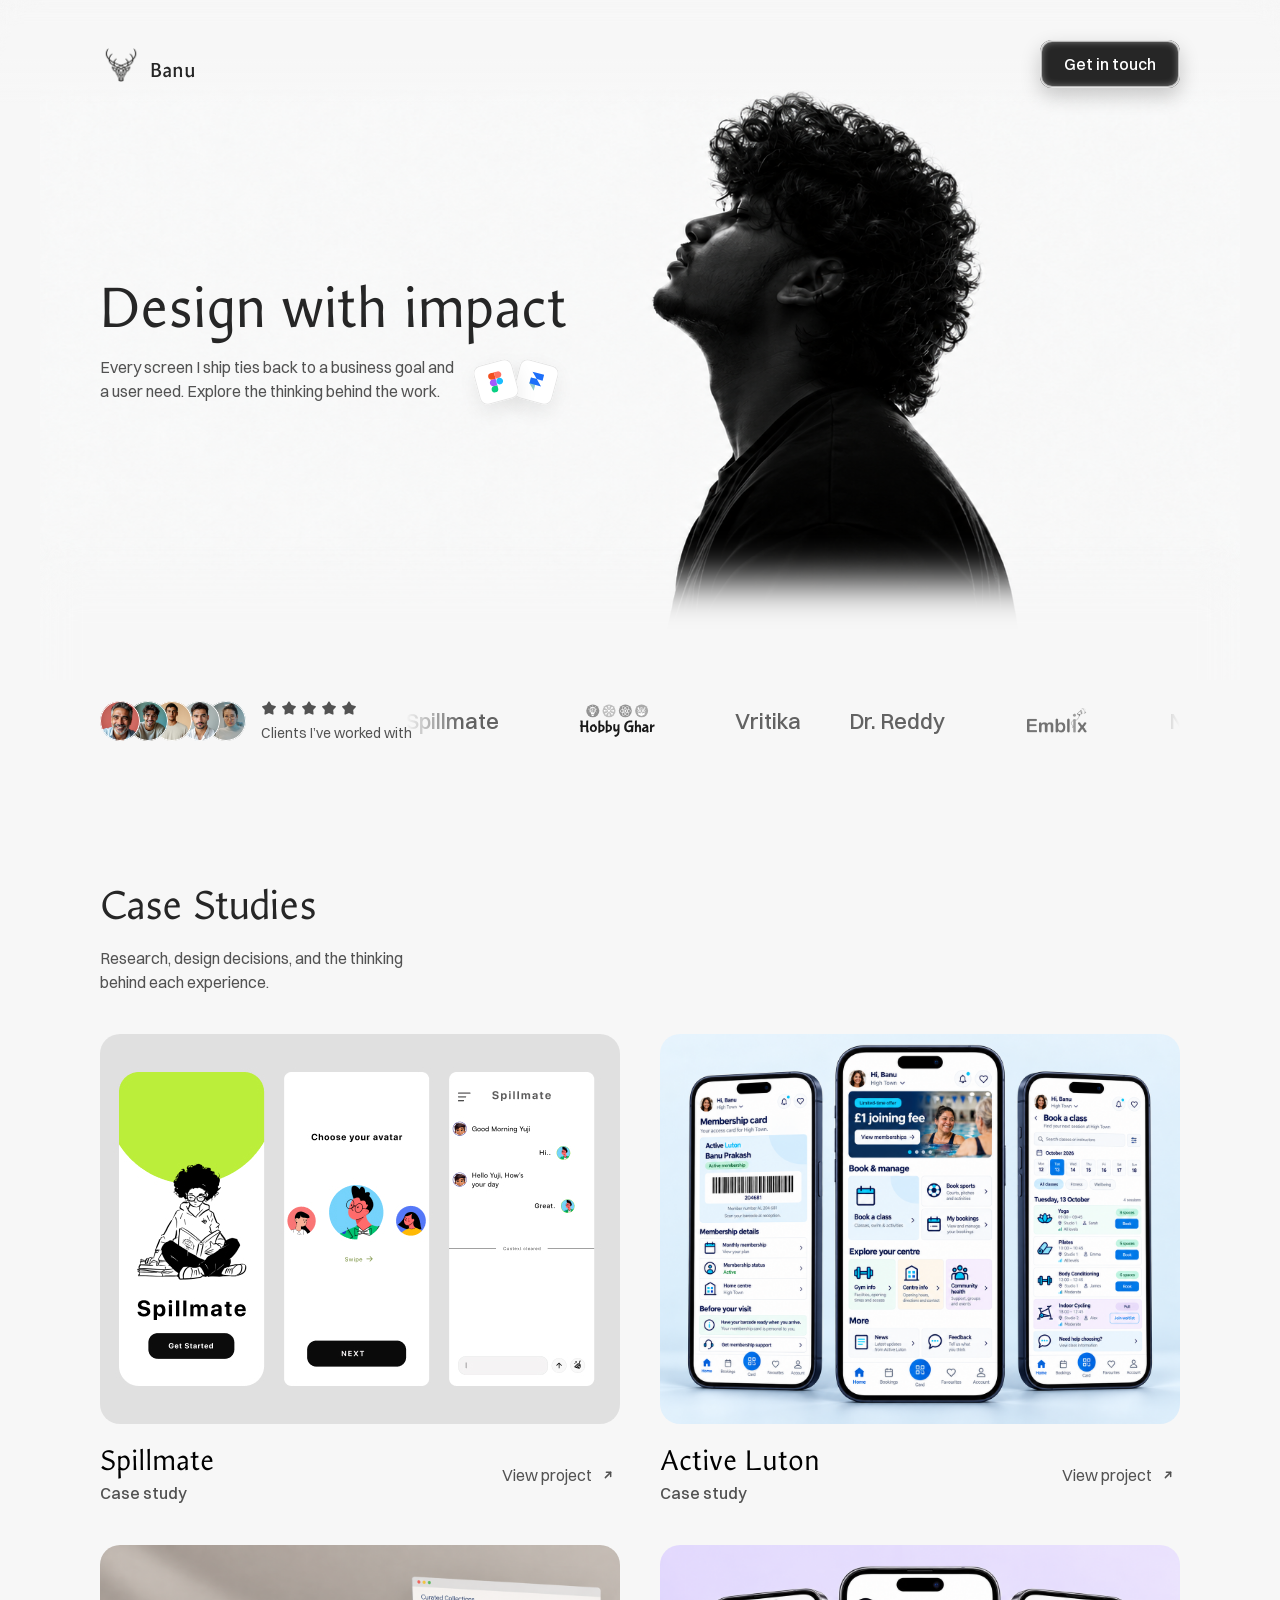
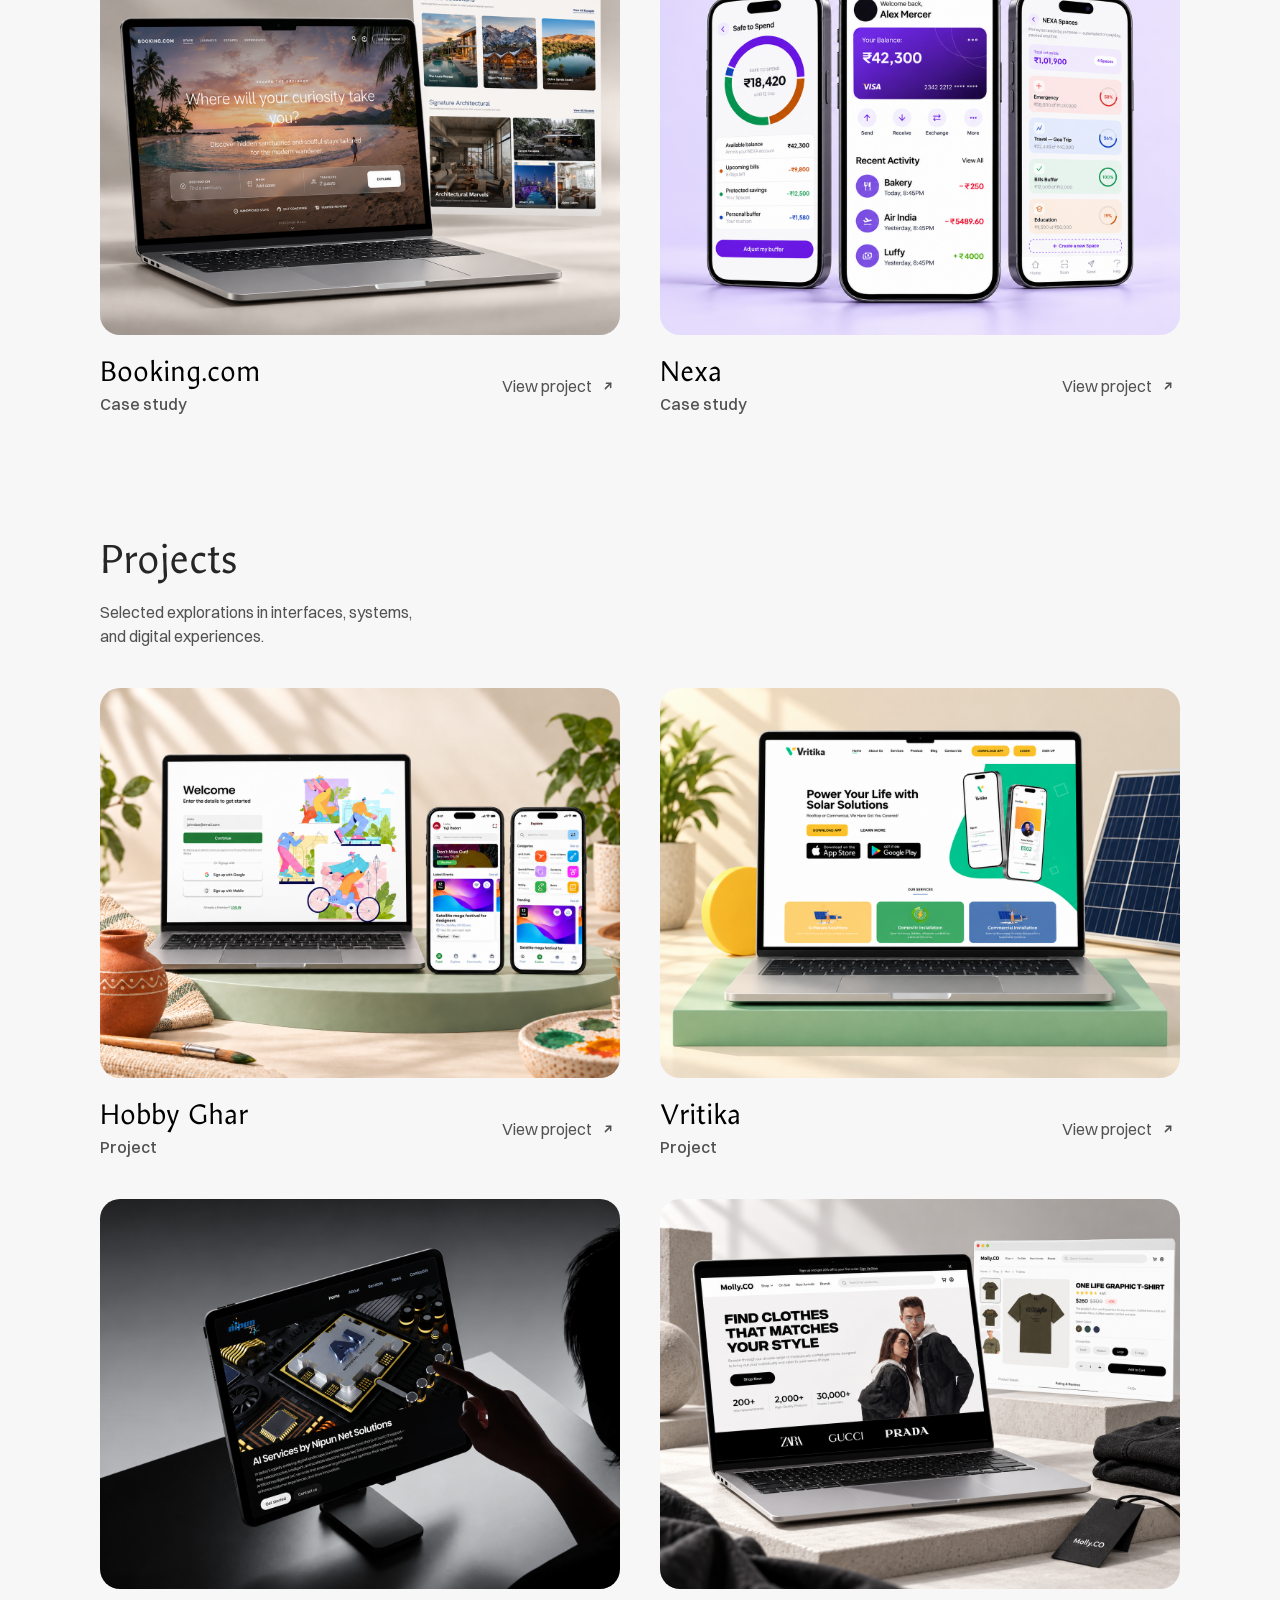
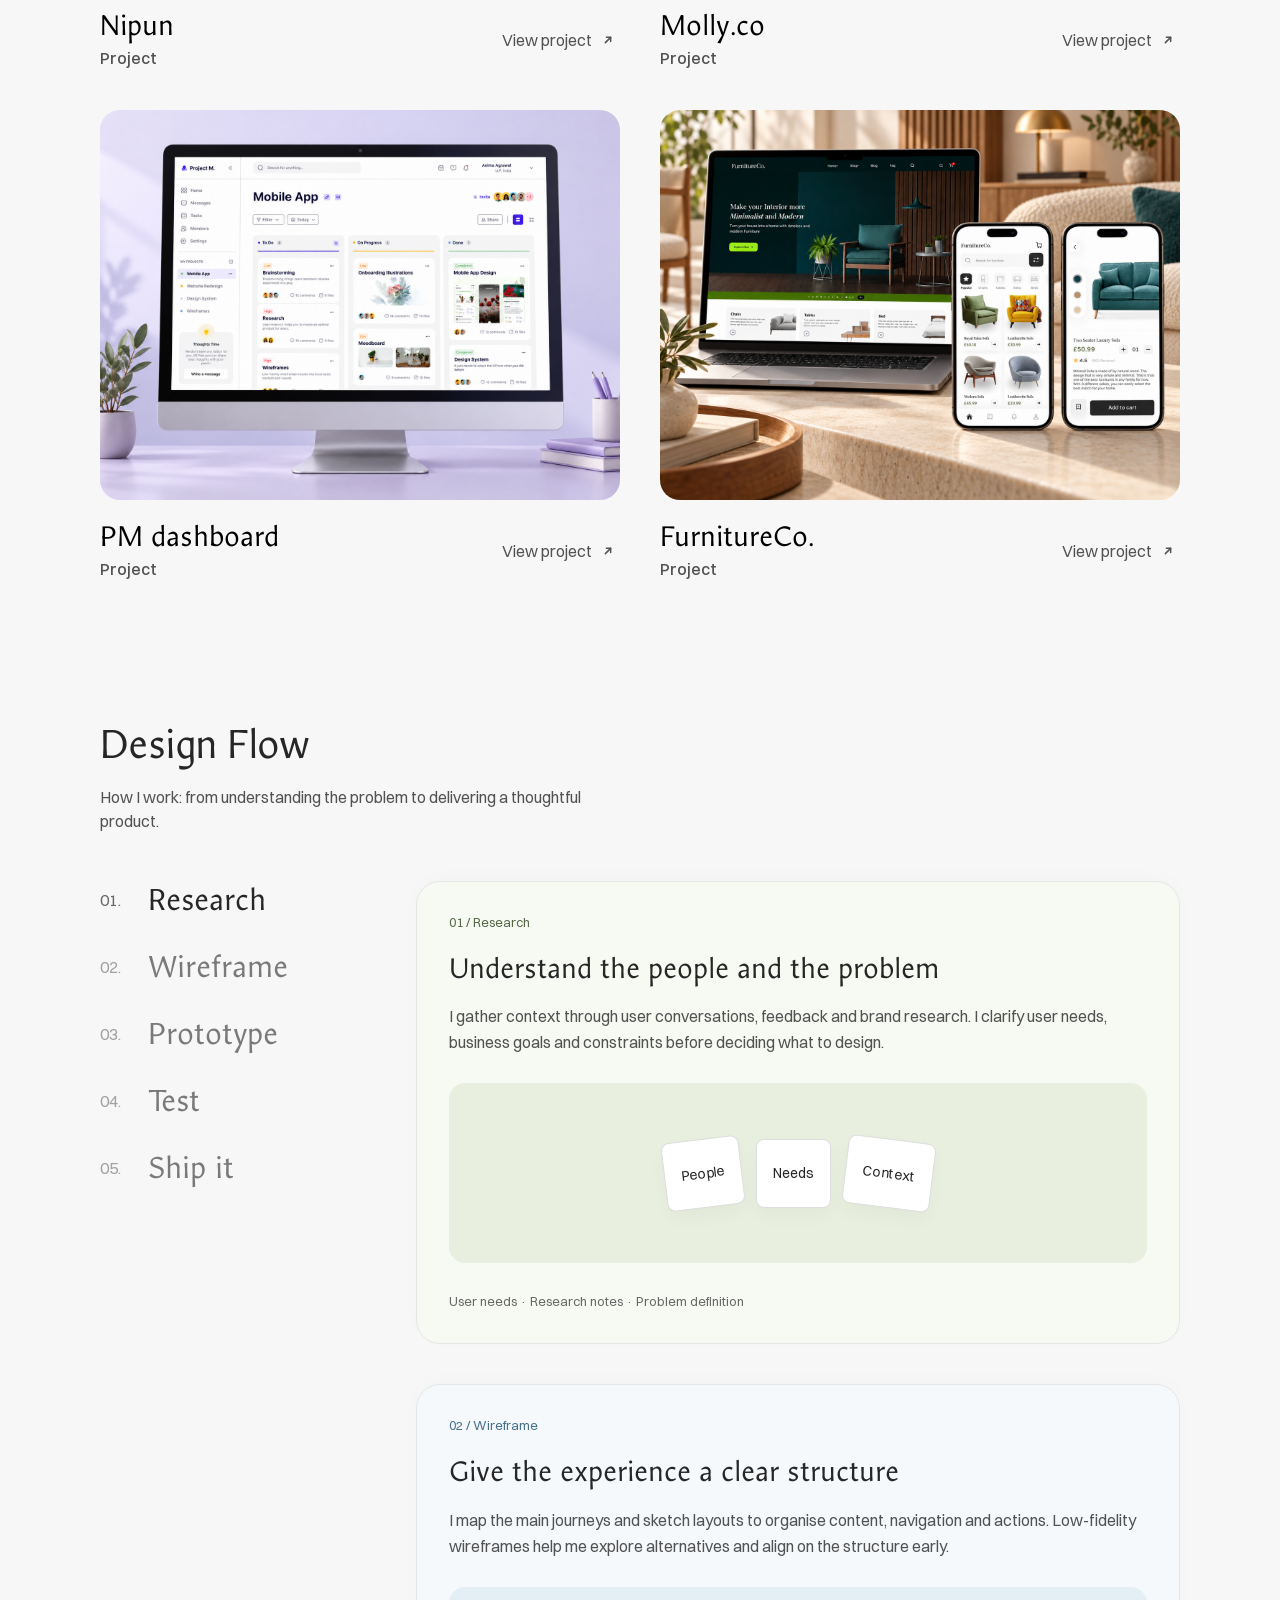
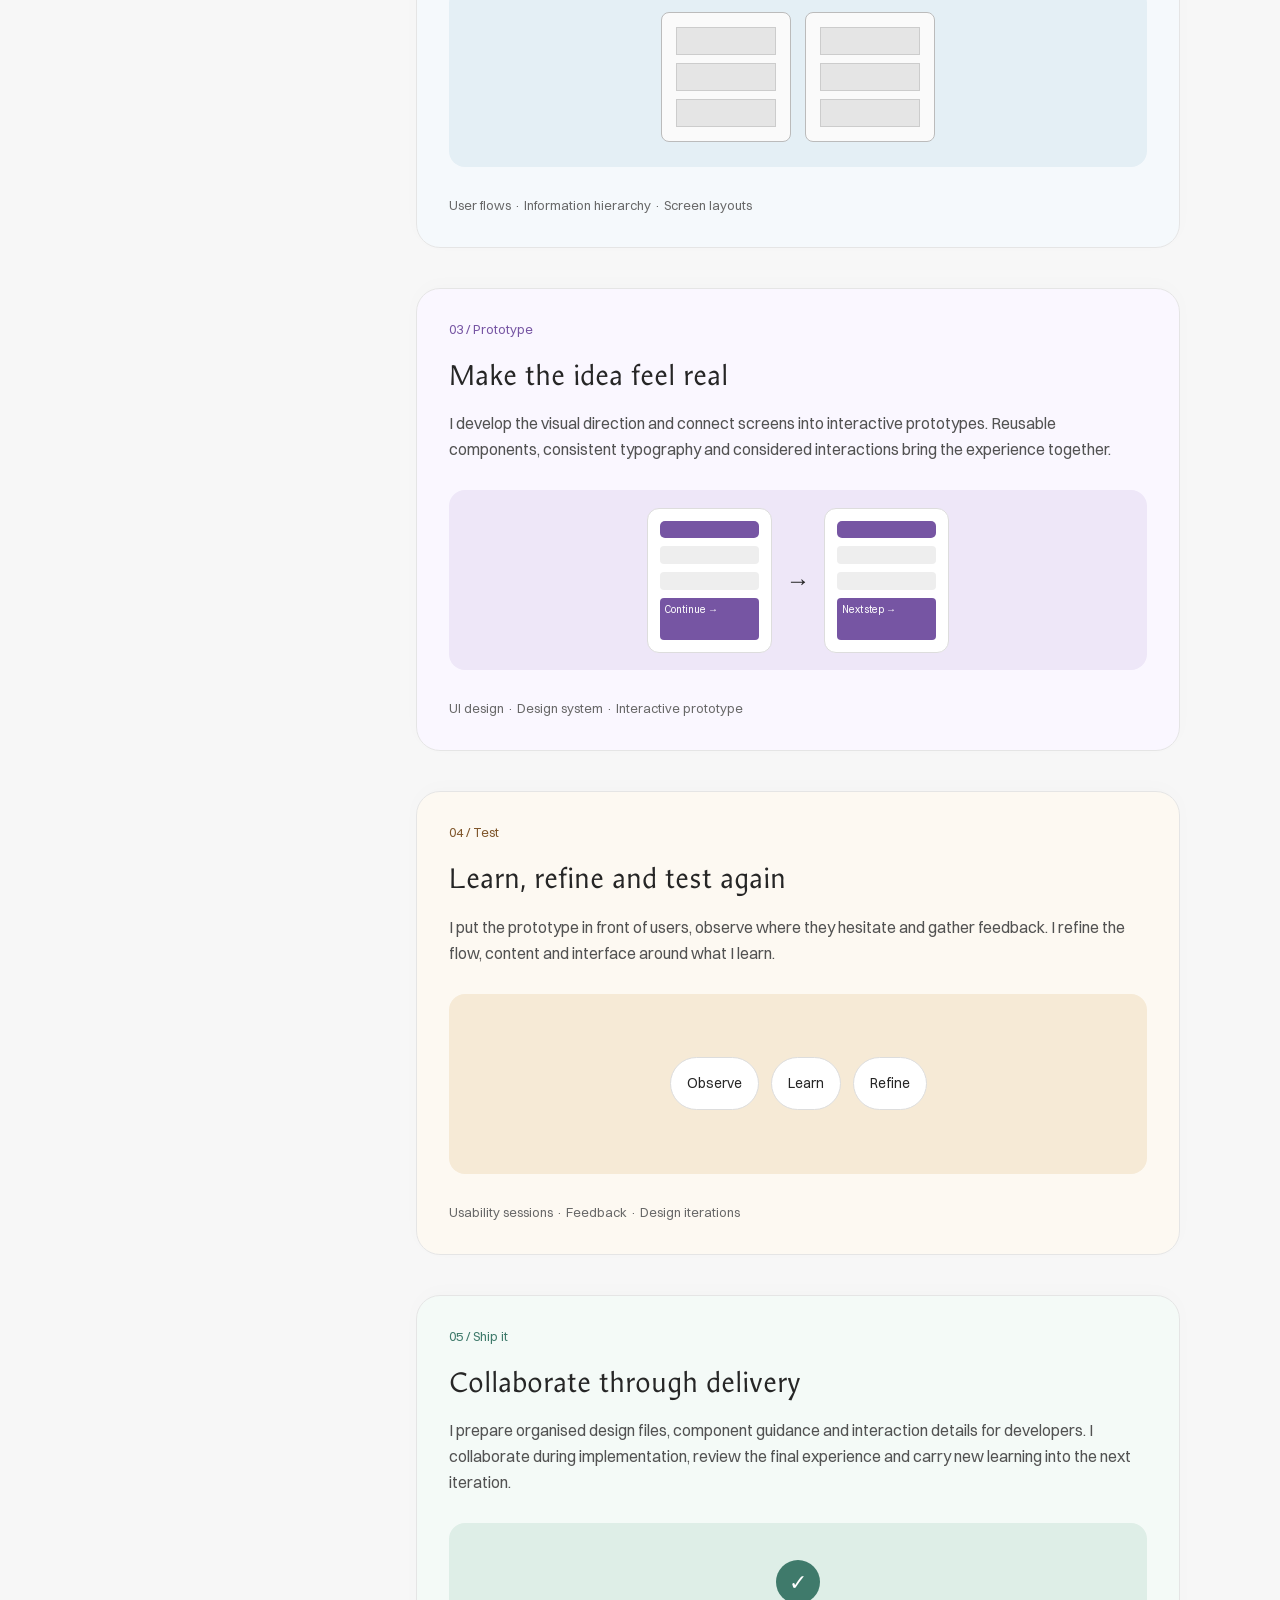
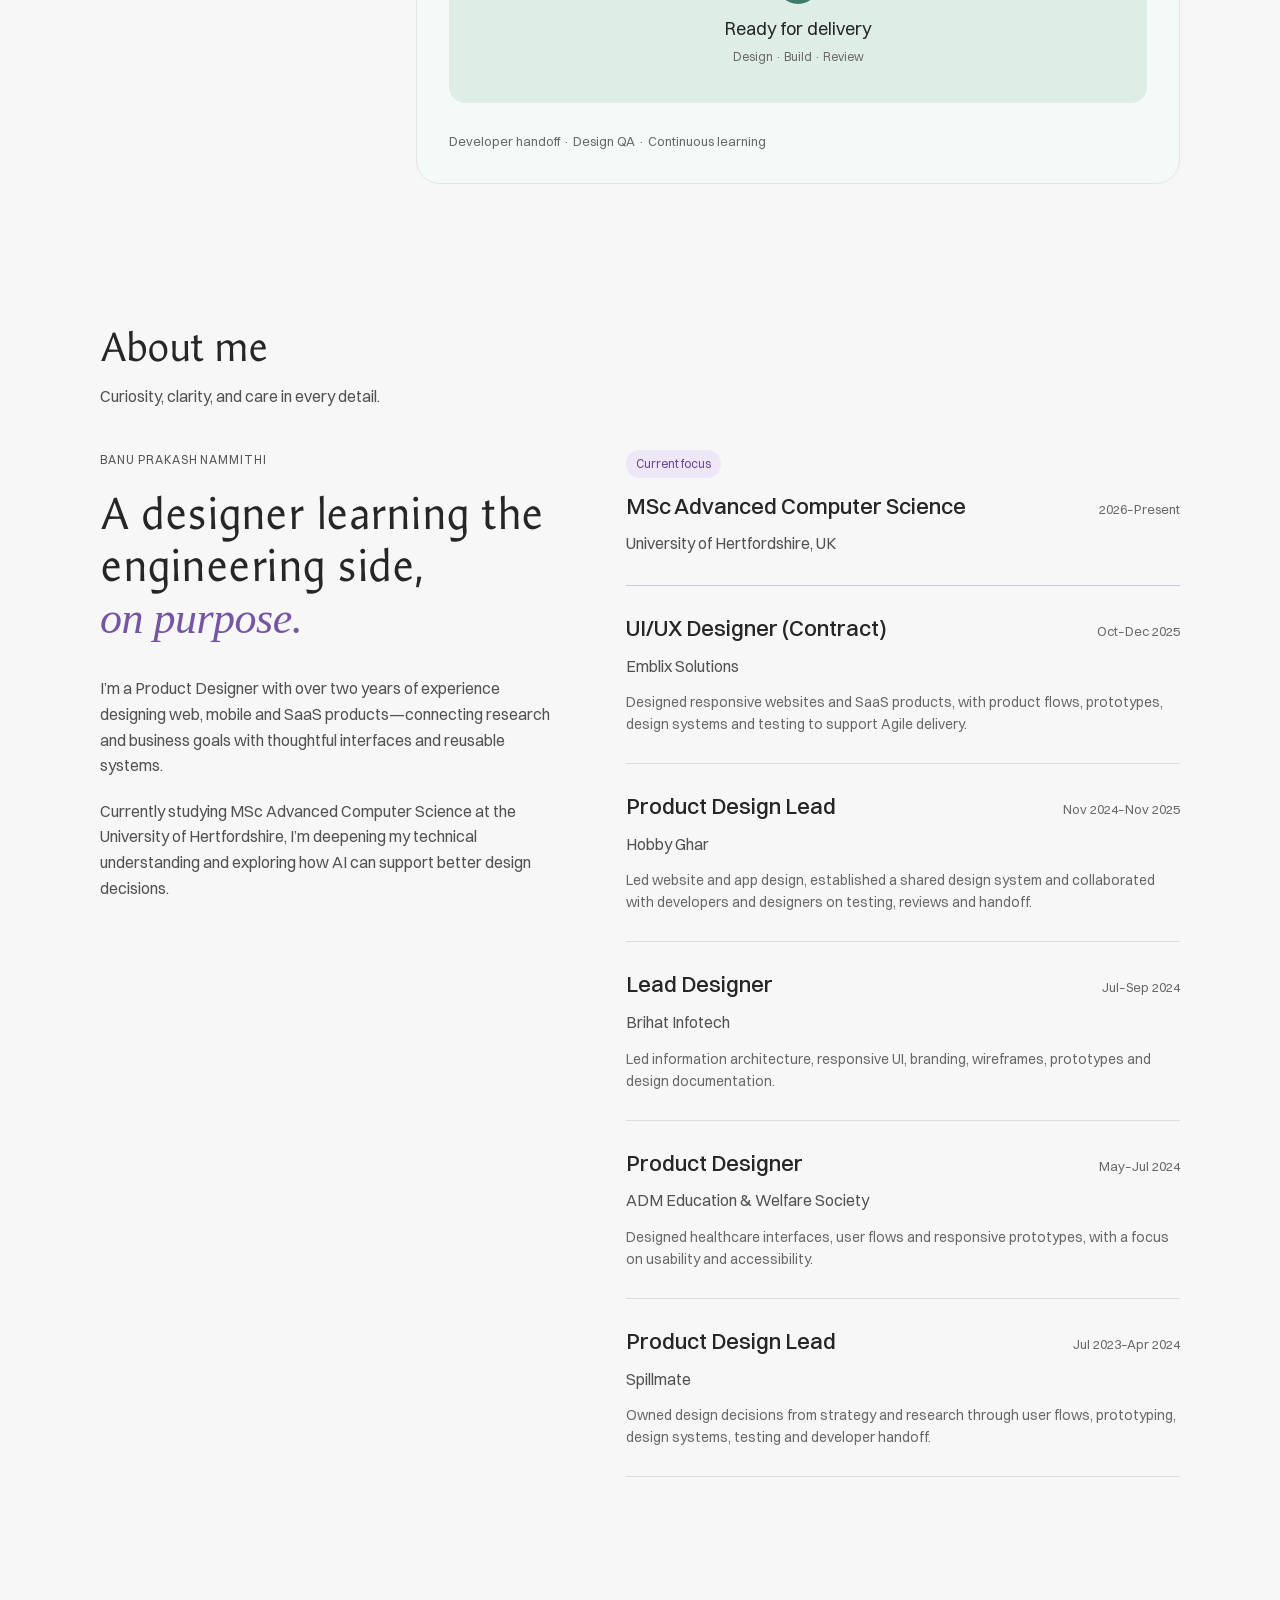
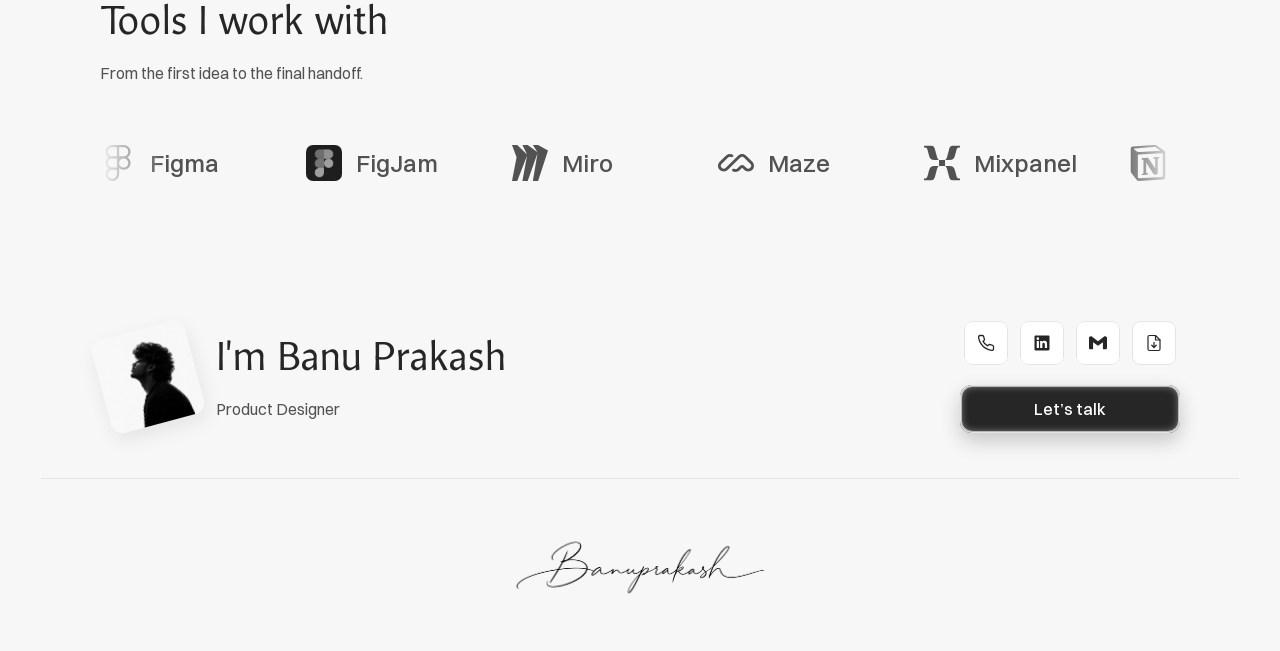
==== commit 016dc82b: "Remove pause motion controls from portfolio" ====
--- a/index.html
+++ b/index.html
@@ -79,7 +79,7 @@
 <body>
 <!-- Start of bodyStart -->
 <!-- End of bodyStart -->
-<div data-framer-generated-page="" data-framer-hydrate-v2='{"routeId":"augiA20Il","localeId":"default","breakpoints":[{"hash":"72rtr7","mediaQuery":"(min-width: 1200px)"},{"hash":"fru6vu","mediaQuery":"(min-width: 810px) and (max-width: 1199.98px)"},{"hash":"11nxwty","mediaQuery":"(max-width: 809.98px)"},{"hash":"kpb8ig","mediaQuery":"(min-width: 1200px)"},{"hash":"1qby5b7","mediaQuery":"(min-width: 810px) and (max-width: 1199.98px)"},{"hash":"futza9","mediaQuery":"(max-width: 809.98px)"}]}' data-framer-page-optimized-at="2026-06-18T17:51:19.545Z" data-framer-ssr-released-at="2026-06-11T22:09:11.343Z" id="main"><!--$--><style data-framer-html-style="">:root body { background: var(--token-a9a2f0ad-2b87-4aa2-a82d-1ddda4a5b24b, rgb(247, 247, 247)); }</style><div class="framer-yz4OT framer-ssf5r framer-gWT6J framer-SITnw framer-kpb8ig" data-layout-template="true" style="min-height:100vh;width:auto"><div class="framer-y1vjpo-container"><!--$--><div style="position:absolute;inset:0;overflow:hidden"><div style="opacity:1;position:absolute;inset:0;z-index:1;mask-image:linear-gradient(to top, rgba(0, 0, 0, 0) 0%, rgba(0, 0, 0, 1) 12.5%, rgba(0, 0, 0, 1) 25%, rgba(0, 0, 0, 0) 37.5%);-webkit-mask-image:linear-gradient(to top, rgba(0, 0, 0, 0) 0%, rgba(0, 0, 0, 1) 12.5%, rgba(0, 0, 0, 1) 25%, rgba(0, 0, 0, 0) 37.5%);border-radius:0px;pointer-events:none;backdrop-filter:blur(0.15625px)"></div><div style="opacity:1;position:absolute;inset:0;z-index:2;mask-image:linear-gradient(to top, rgba(0, 0, 0, 0) 12.5%, rgba(0, 0, 0, 1) 25%, rgba(0, 0, 0, 1) 37.5%, rgba(0, 0, 0, 0) 50%);-webkit-mask-image:linear-gradient(to top, rgba(0, 0, 0, 0) 12.5%, rgba(0, 0, 0, 1) 25%, rgba(0, 0, 0, 1) 37.5%, rgba(0, 0, 0, 0) 50%);border-radius:0px;pointer-events:none;backdrop-filter:blur(0.3125px)"></div><div style="opacity:1;position:absolute;inset:0;z-index:3;mask-image:linear-gradient(to top, rgba(0, 0, 0, 0) 25%, rgba(0, 0, 0, 1) 37.5%, rgba(0, 0, 0, 1) 50%, rgba(0, 0, 0, 0) 62.5%);-webkit-mask-image:linear-gradient(to top, rgba(0, 0, 0, 0) 25%, rgba(0, 0, 0, 1) 37.5%, rgba(0, 0, 0, 1) 50%, rgba(0, 0, 0, 0) 62.5%);border-radius:0px;pointer-events:none;backdrop-filter:blur(0.625px)"></div><div style="opacity:1;position:absolute;inset:0;z-index:4;mask-image:linear-gradient(to top, rgba(0, 0, 0, 0) 37.5%, rgba(0, 0, 0, 1) 50%, rgba(0, 0, 0, 1) 62.5%, rgba(0, 0, 0, 0) 75%);-webkit-mask-image:linear-gradient(to top, rgba(0, 0, 0, 0) 37.5%, rgba(0, 0, 0, 1) 50%, rgba(0, 0, 0, 1) 62.5%, rgba(0, 0, 0, 0) 75%);border-radius:0px;pointer-events:none;backdrop-filter:blur(1.25px)"></div><div style="opacity:1;position:absolute;inset:0;z-index:5;mask-image:linear-gradient(to top, rgba(0, 0, 0, 0) 50%, rgba(0, 0, 0, 1) 62.5%, rgba(0, 0, 0, 1) 75%, rgba(0, 0, 0, 0) 87.5%);-webkit-mask-image:linear-gradient(to top, rgba(0, 0, 0, 0) 50%, rgba(0, 0, 0, 1) 62.5%, rgba(0, 0, 0, 1) 75%, rgba(0, 0, 0, 0) 87.5%);border-radius:0px;pointer-events:none;backdrop-filter:blur(2.5px)"></div><div style="opacity:1;position:absolute;inset:0;z-index:6;mask-image:linear-gradient(to top, rgba(0, 0, 0, 0) 62.5%, rgba(0, 0, 0, 1) 75%, rgba(0, 0, 0, 1) 87.5%, rgba(0, 0, 0, 0) 100%);-webkit-mask-image:linear-gradient(to top, rgba(0, 0, 0, 0) 62.5%, rgba(0, 0, 0, 1) 75%, rgba(0, 0, 0, 1) 87.5%, rgba(0, 0, 0, 0) 100%);border-radius:0px;pointer-events:none;backdrop-filter:blur(5px)"></div><div style="opacity:1;position:absolute;inset:0;z-index:7;mask-image:linear-gradient(to top, rgba(0, 0, 0, 0) 75%, rgba(0, 0, 0, 1) 87.5%, rgba(0, 0, 0, 1) 100%);-webkit-mask-image:linear-gradient(to top, rgba(0, 0, 0, 0) 75%, rgba(0, 0, 0, 1) 87.5%, rgba(0, 0, 0, 1) 100%);border-radius:0px;pointer-events:none;backdrop-filter:blur(10px)"></div><div style="opacity:1;position:absolute;inset:0;z-index:8;mask-image:linear-gradient(to top, rgba(0, 0, 0, 0) 87.5%, rgba(0, 0, 0, 1) 100%);-webkit-mask-image:linear-gradient(to top, rgba(0, 0, 0, 0) 87.5%, rgba(0, 0, 0, 1) 100%);border-radius:0px;pointer-events:none;backdrop-filter:blur(20px)"></div></div><!--/$--></div><div class="framer-19oglp8" data-framer-appear-id="19oglp8" data-framer-layout-hint-center-x="true" style="opacity:1;transform:translateX(-50%)"><!--$--><div class="ssr-variant"><div class="framer-m6ff52-container"><!--$--><a class="framer-6Z4aL framer-1v8lje3 framer-v-1v8lje3 framer-1tx08i4" data-framer-name="Desktop" href="./#home"><img height="40" width="42" alt="" class="banu-header-logo" src="[data-uri]